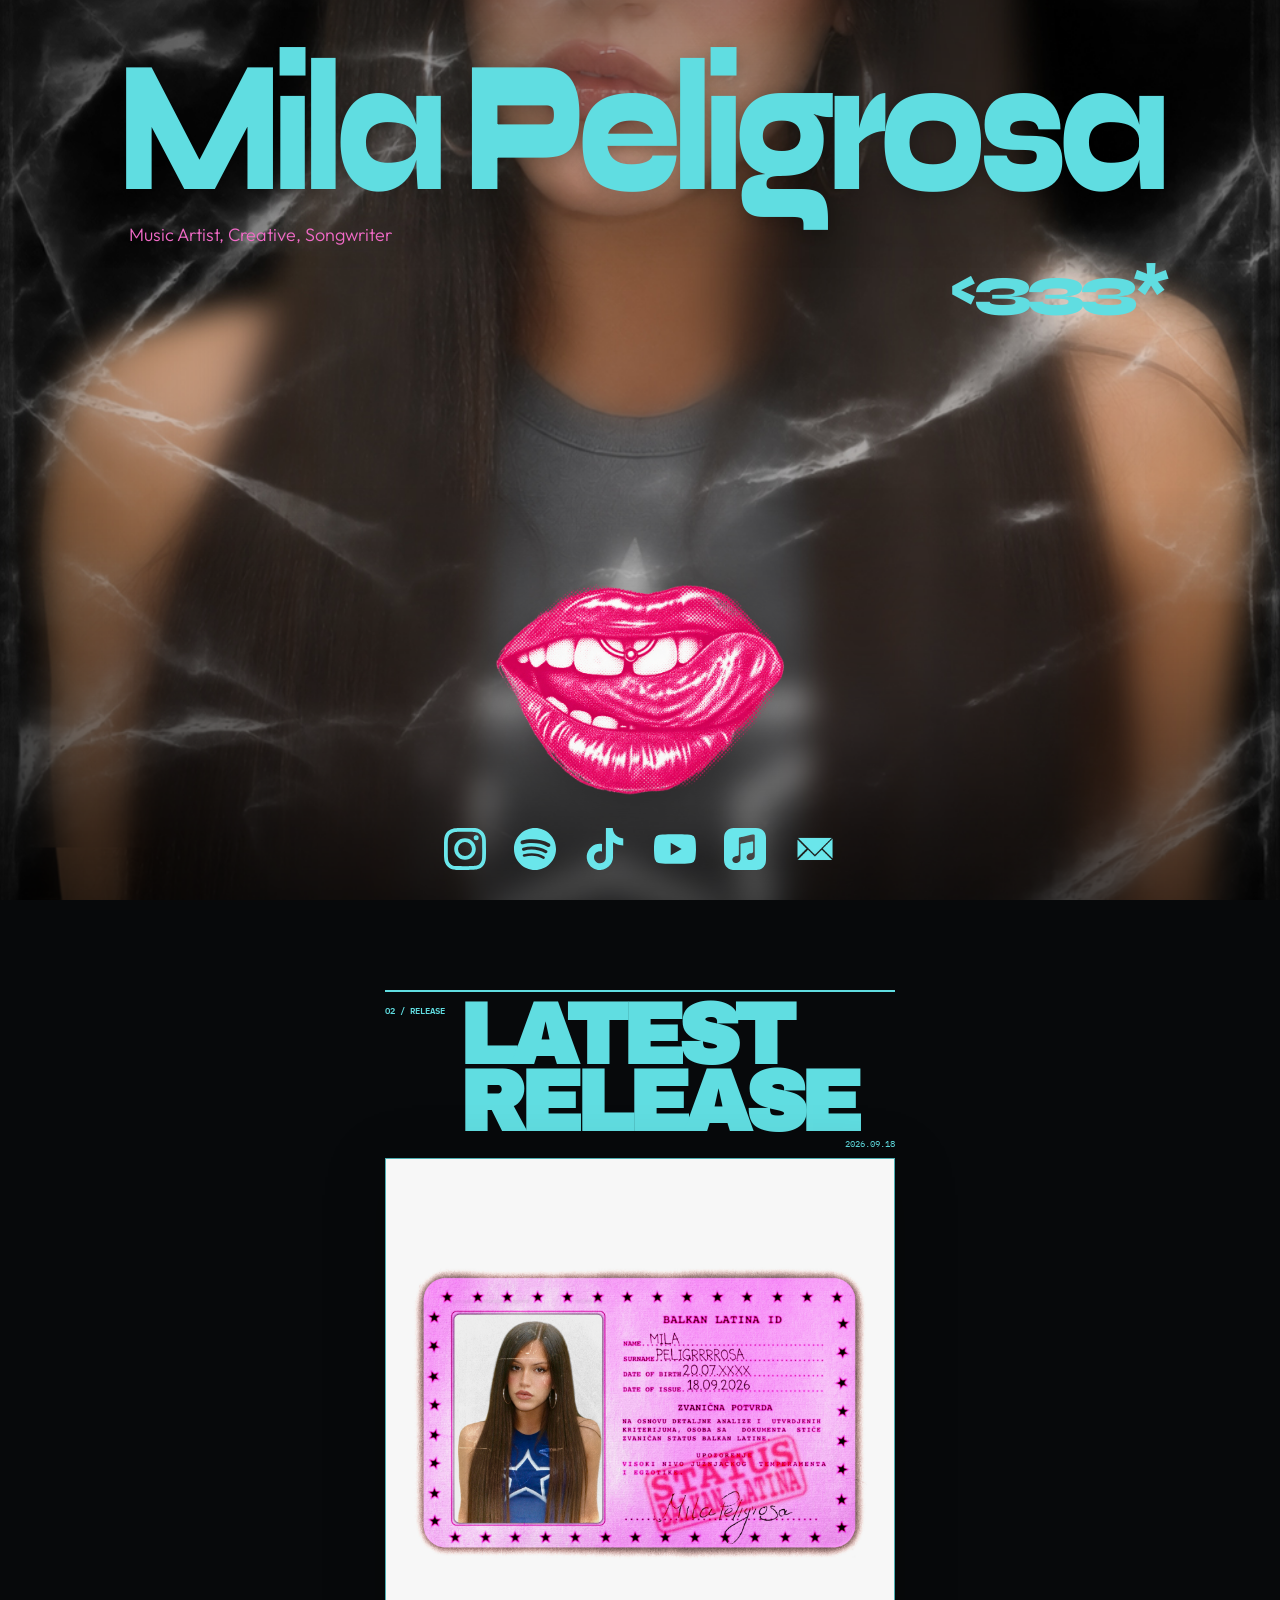
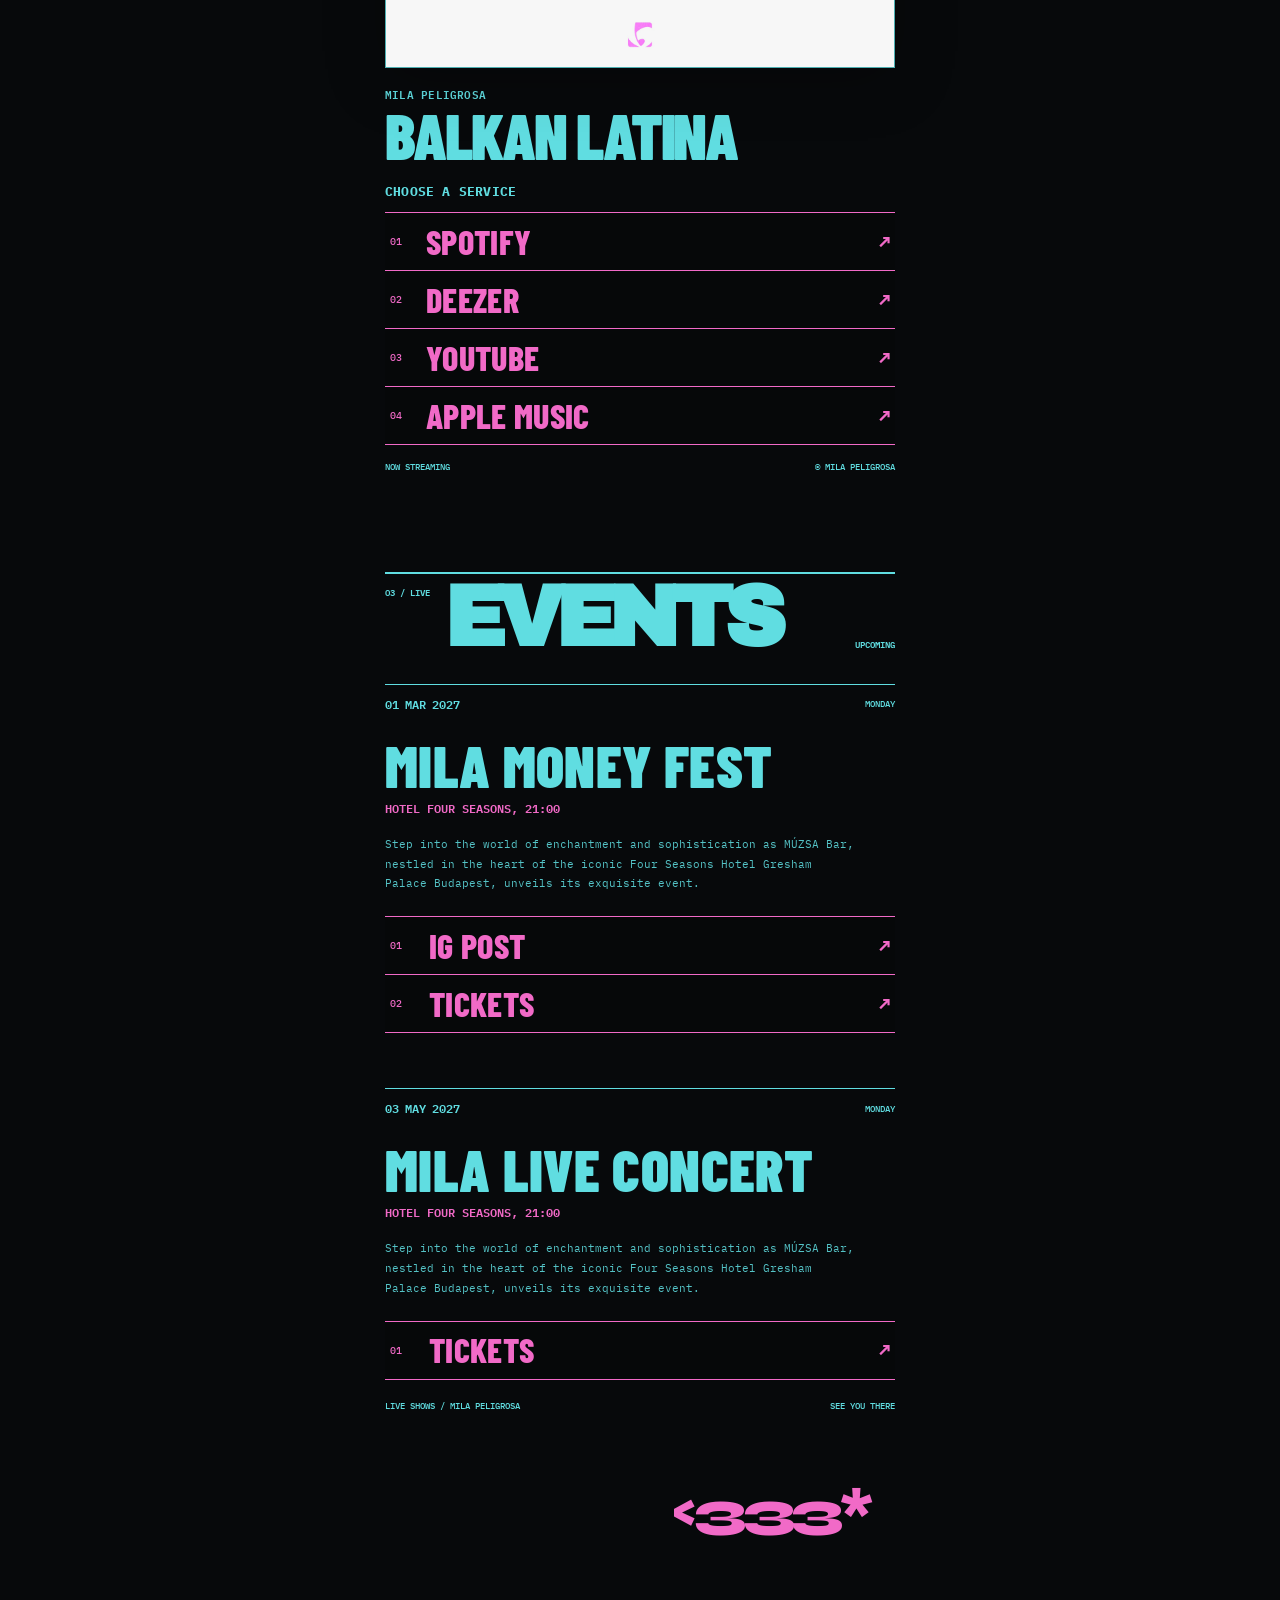
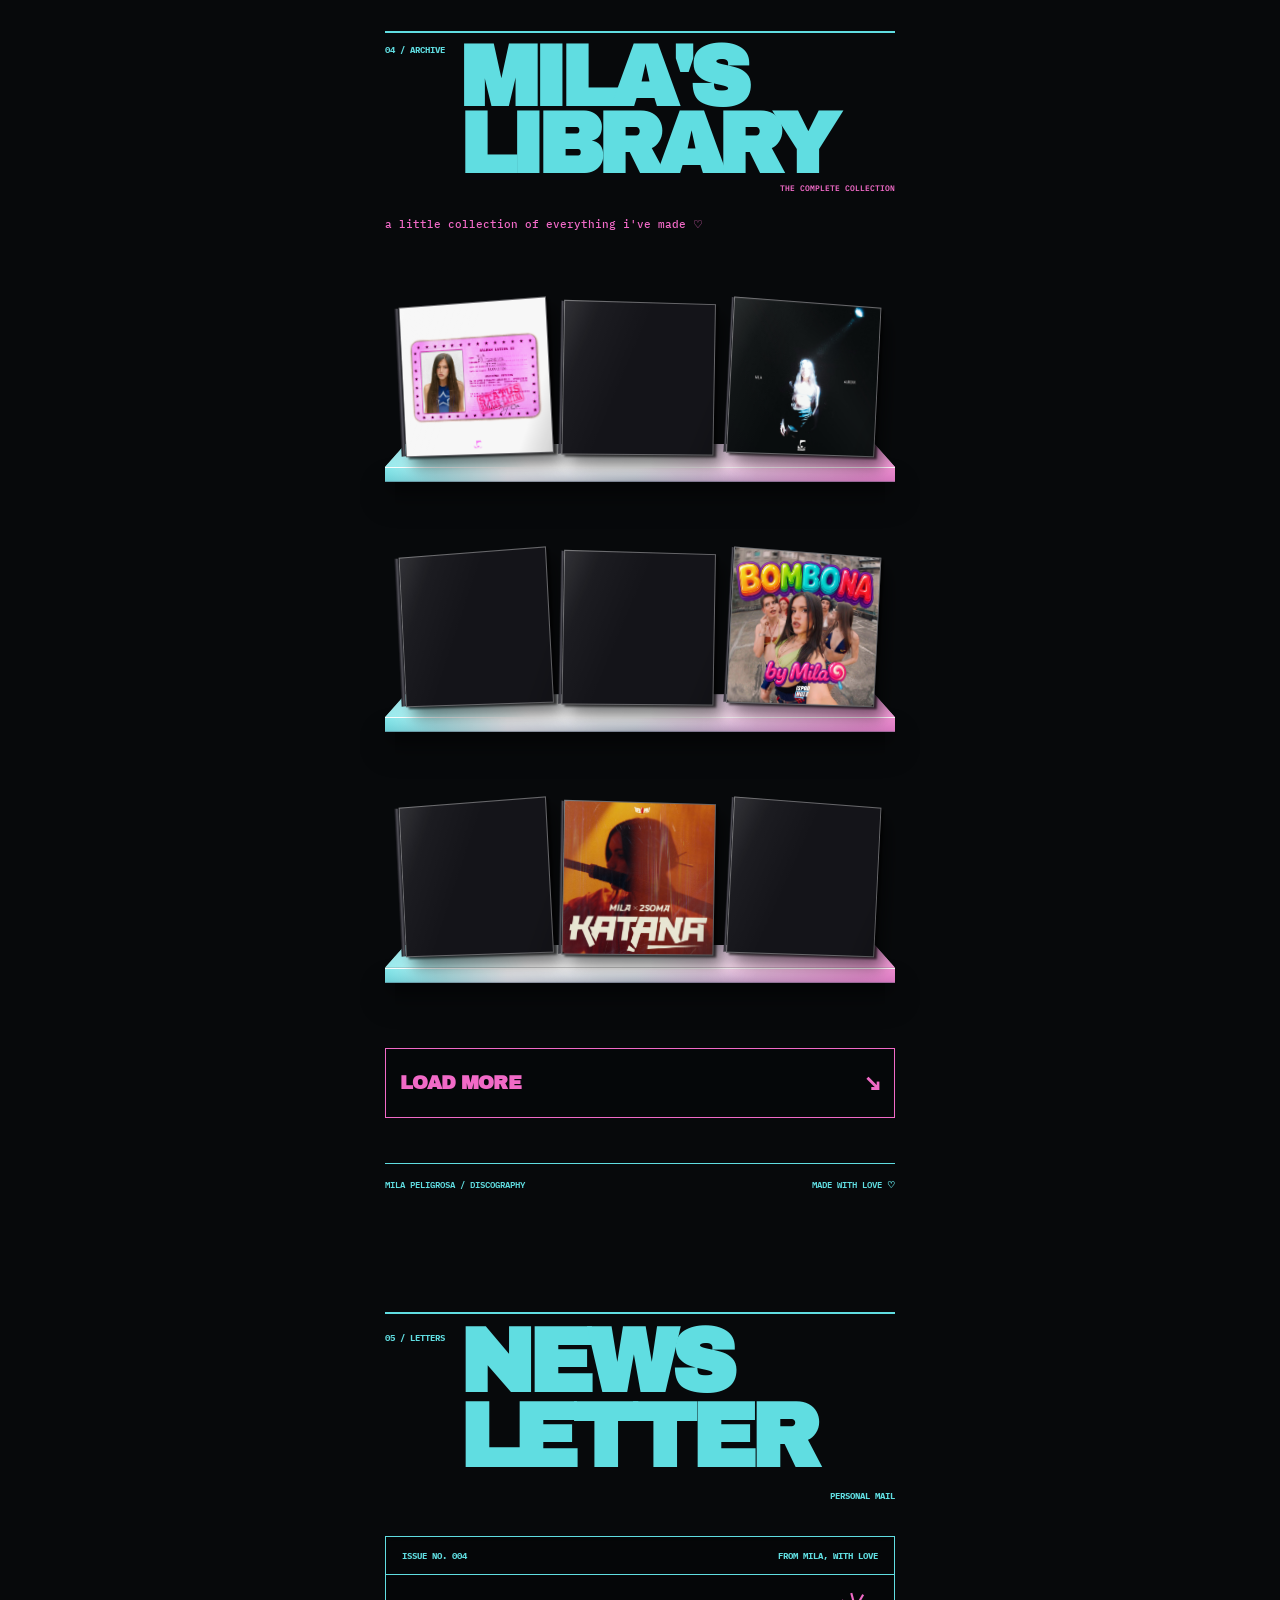
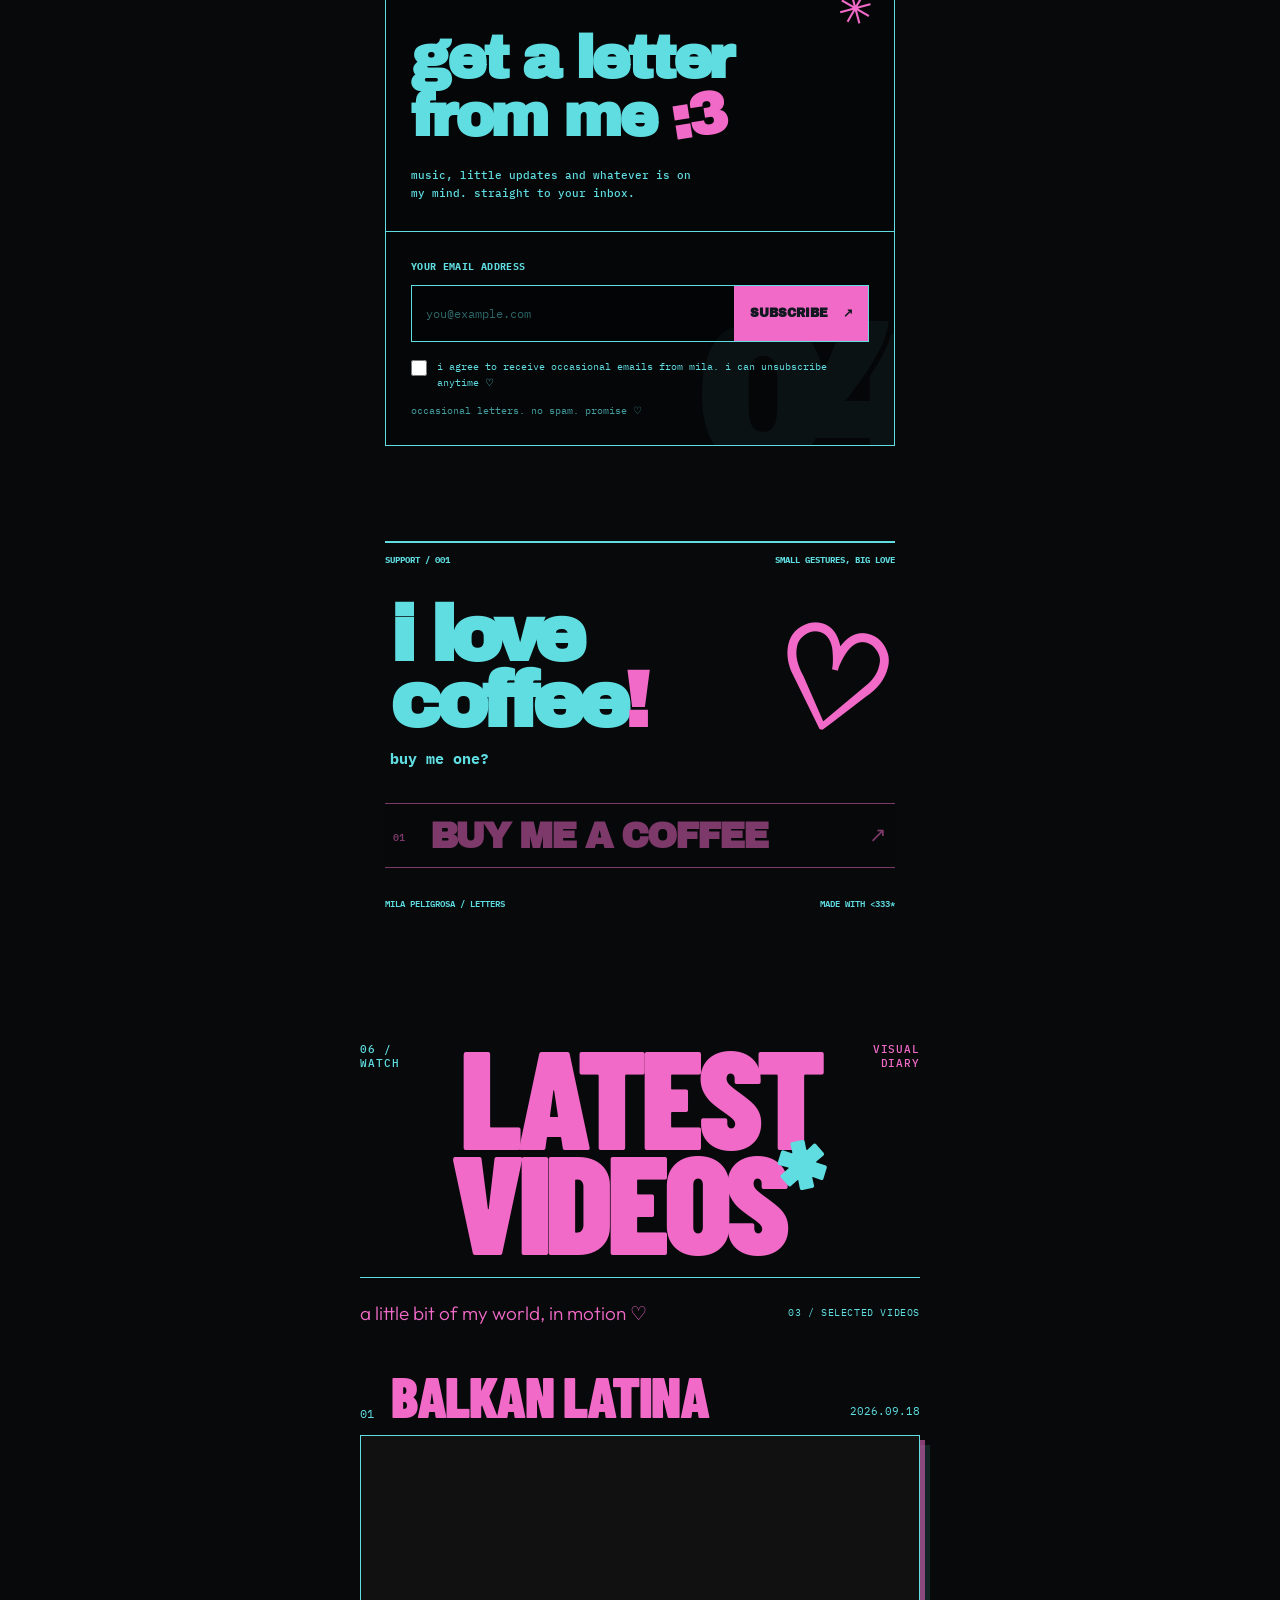
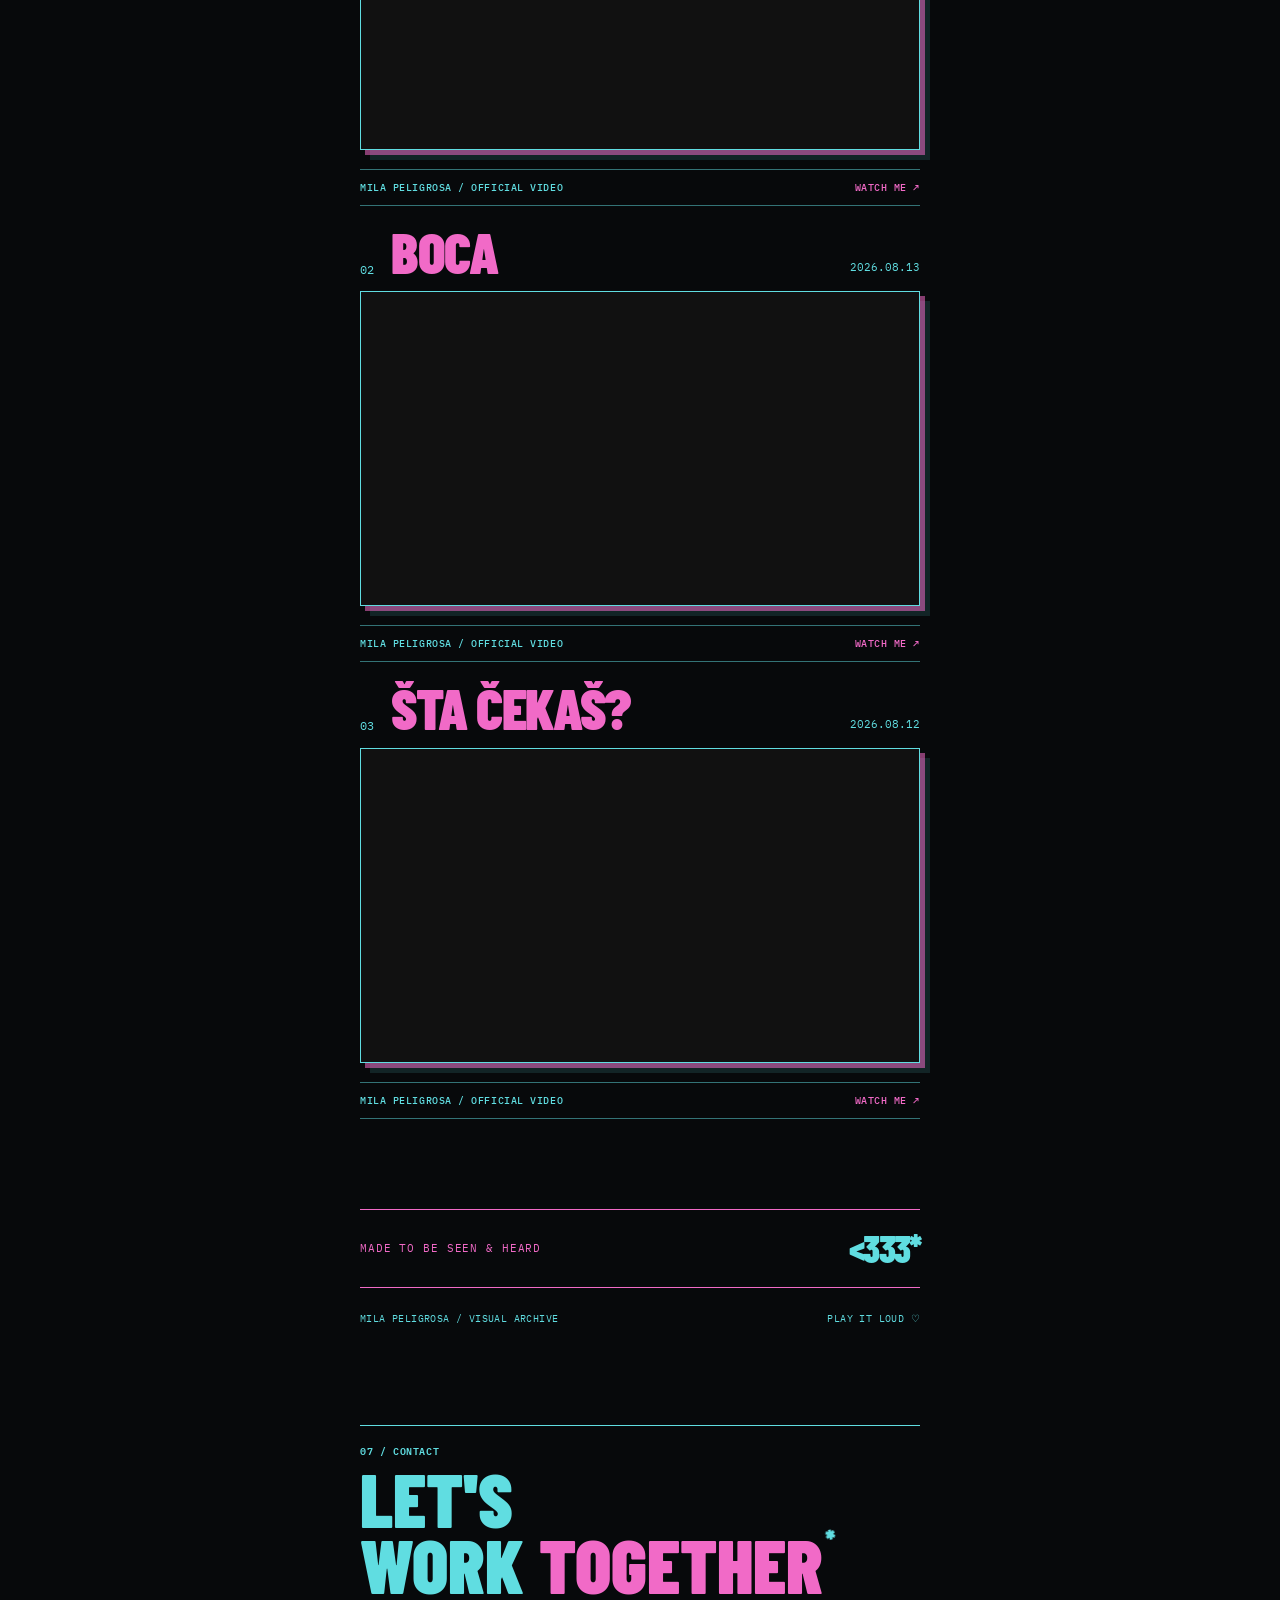
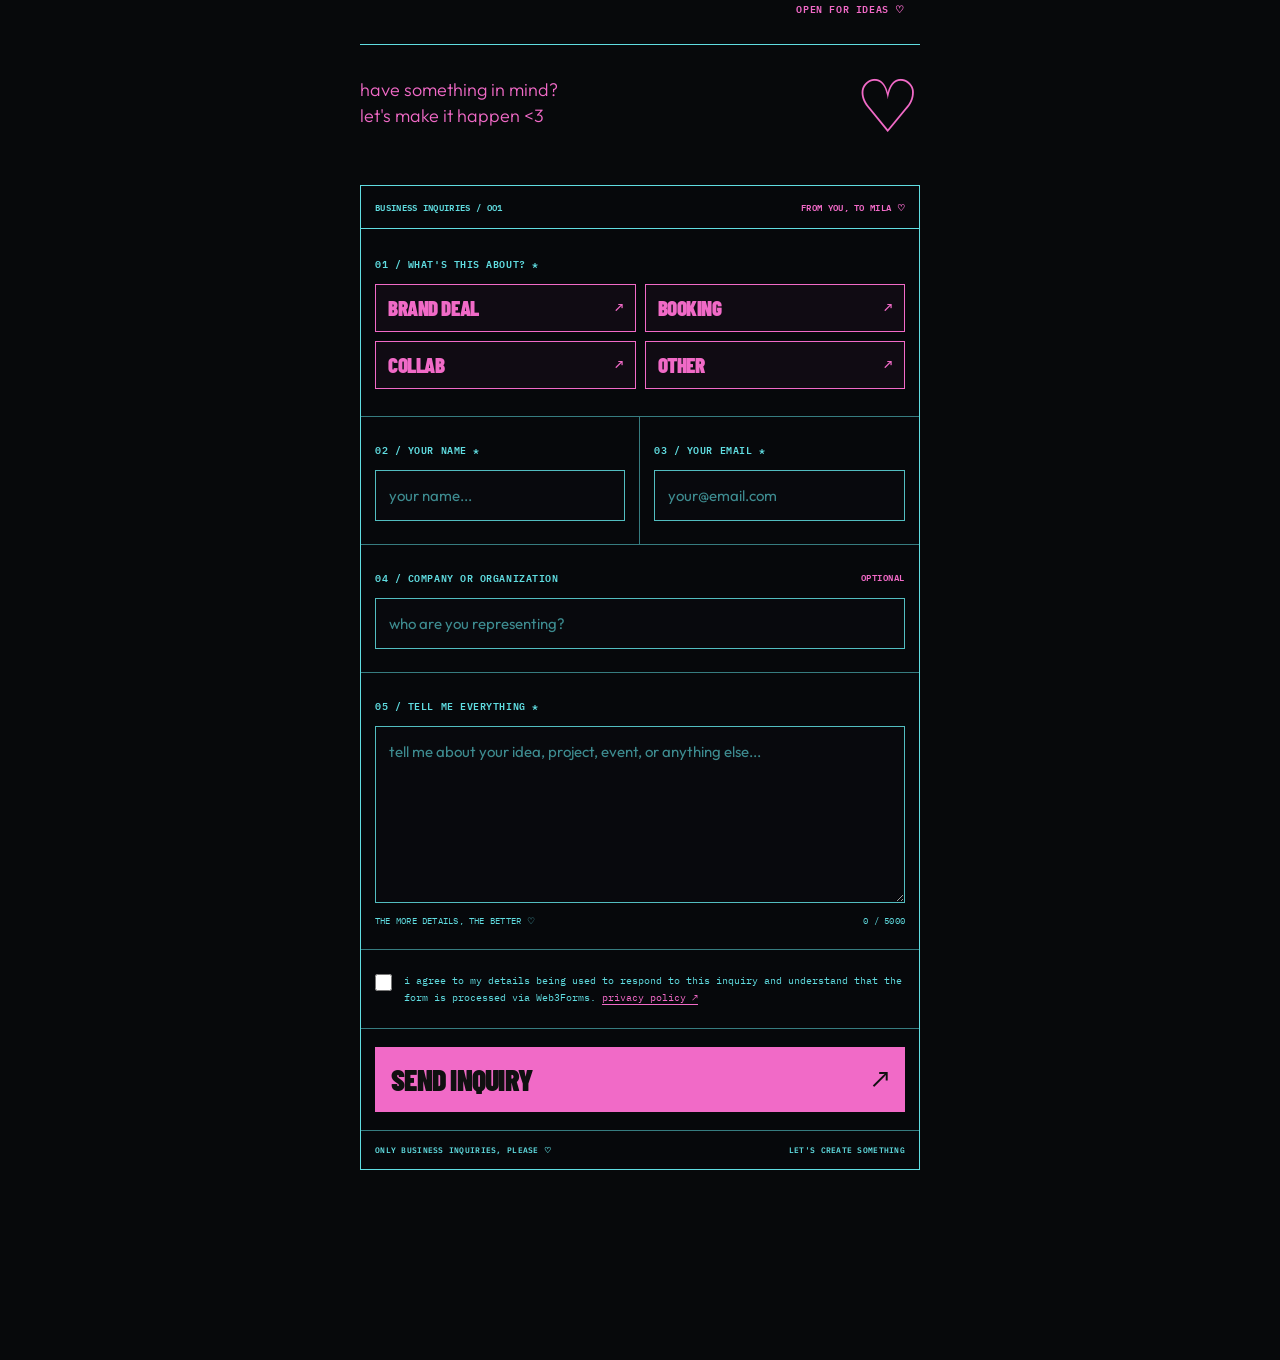
==== index.html @ 4d6cd956 "fef" ====
<!DOCTYPE html>
<html lang="en">
<head>
  <meta charset="UTF-8">
  <meta name="viewport" content="width=device-width, initial-scale=1, viewport-fit=cover">
  <meta name="theme-color" content="#101010">
  <meta name="description" content="Mila Peligrosa — music, releases and links.">
  <meta name="referrer" content="strict-origin-when-cross-origin">
  <title>Mila Peligrosa — Official Website</title>
  <link rel="preconnect" href="https://fonts.googleapis.com">
  <link rel="preconnect" href="https://fonts.gstatic.com" crossorigin>
  <link href="https://fonts.googleapis.com/css2?family=Archivo+Black&family=Barlow+Condensed:wght@400;500;600;700;800;900&family=IBM+Plex+Mono:wght@400;500;600&family=Syne:wght@700;800&display=swap" rel="stylesheet">
  <link
  href="https://fonts.googleapis.com/css2?family=Dela+Gothic+One&display=swap"
  rel="stylesheet"
>
  <link
  href="https://fonts.googleapis.com/css2?family=Outfit:wght@300;800&display=swap"
  rel="stylesheet"
>
  <link rel="stylesheet" href="css/style.css">
  <script src="js/app.js" defer></script>
  <script src="js/events.js" defer></script>
  <script src="js/newsletter-connect.js?v=3" defer></script>
  <script src="js/videos.js" defer></script>
  <script src="js/contact.js" defer></script>
</head>
<body>
  <!-- One portrait image, permanently attached to the visible screen. -->
  <div class="page-background" aria-hidden="true"></div>
  <div class="page-vignette" aria-hidden="true"></div>

  <!-- The editorial frame appears only once the viewer leaves the video hero. -->
  <aside class="editorial-frame" id="editorial-frame" aria-label="Mila Peligrosa editorial design">
    <div class="frame-quotes" aria-label="Latest release typography">
      <div class="frame-quote frame-quote--bold" id="lyrics-left-1"></div>
      <span class="frame-rule" aria-hidden="true"></span>
      <div class="frame-quote frame-quote--thin" id="lyrics-left-2"></div>
      <span class="frame-rule" aria-hidden="true"></span>
      <div class="frame-quote frame-quote--bold" id="lyrics-left-3"></div>
      <span class="frame-rule" aria-hidden="true"></span>
      <div class="frame-quote frame-quote--thin" id="lyrics-left-4"></div>
    </div>

    <div class="frame-bottom-left">
      <span class="frame-above-barcode" id="barcode-caption"></span>
      <div class="frame-bottom-lineup">
        <svg class="frame-barcode" viewBox="0 0 116 39" preserveAspectRatio="none" role="img" aria-label="Decorative barcode">
          <g fill="currentColor">
            <path d="M0 0h2v39H0zm4 0h1v39H4zm8 0h3v39h-3zm6 0h1v39h-1zm4 0h2v39h-2zm7 0h1v39h-1zm5 0h3v39h-3zm6 0h1v39h-1zm4 0h2v39h-2zm5 0h1v39h-1zm4 0h4v39h-4zm7 0h1v39h-1zm5 0h2v39h-2zm5 0h1v39h-1zm3 0h3v39h-3zm7 0h1v39h-1zm4 0h3v39h-3zm5 0h1v39h-1zm5 0h2v39h-2zm4 0h1v39h-1zm5 0h4v39h-4zm7 0h1v39h-1zm4 0h2v39h-2zm6 0h1v39h-1zm5 0h3v39h-3z"/>
          </g>
        </svg>
        <div class="frame-bottom-vertical frame-bottom-vertical--thin" id="barcode-thin"></div>
        <div class="frame-bottom-vertical frame-bottom-vertical--bold" id="barcode-bold"></div>
      </div>
    </div>
    <div class="frame-bottom-right">
      <span class="frame-copyright" id="frame-copyright">©2026</span>
      <span class="frame-copyright-note">MILA PELIGROSA / EDITION</span>
    </div>
  </aside>

  <main>
<!-- ==================================================
     SECTION 01 — MILA PELIGROSA / HERO
     ================================================== -->

<section class="hero" aria-label="Mila Peligrosa">

  <!-- BACKGROUND VIDEO -->

  <video
    class="hero__video"
    src="video/loop.mov"
    autoplay
    muted
    loop
    playsinline
    preload="metadata"
    aria-hidden="true"
  ></video>

  <div class="hero__overlay" aria-hidden="true"></div>


  <!-- ARTIST NAME -->

<header class="hero__header">

  <div class="hero__title-group">

    <h1 class="hero__name">
      Mila Peligrosa
    </h1>

    <p class="hero__subtitle">
      Music Artist, Creative, Songwriter
    </p>

  </div>

</header>


  <!-- FLOATING HEART -->

  <span class="hero__heart" aria-hidden="true">
    &lt;333*
  </span>


  <!-- LOGO + SOCIAL ICONS -->

  <div class="hero__bottom">

    <img
      class="hero__logo"
      src="img/logo.png"
      alt="Mila Peligrosa logo"
    >

    <nav class="hero__socials" aria-label="Social media">

      <!-- INSTAGRAM -->

      <a
        class="hero__social"
        data-platform="instagram"
        href="#"
        aria-label="Instagram"
        target="_blank"
        rel="noopener noreferrer"
        style="--social-mask: url('/socialbars/instagram.svg')"
      >
        <img
          class="hero__social-icon"
          src="socialbars/instagram.svg"
          alt=""
          aria-hidden="true"
        >
      </a>


      <!-- SPOTIFY -->

      <a
        class="hero__social"
        data-platform="spotify"
        href="#"
        aria-label="Spotify"
        target="_blank"
        rel="noopener noreferrer"
        style="--social-mask: url('/socialbars/spotify.svg')"
      >
        <img
          class="hero__social-icon"
          src="socialbars/spotify.svg"
          alt=""
          aria-hidden="true"
        >
      </a>


      <!-- TIKTOK -->

      <a
        class="hero__social"
        data-platform="tiktok"
        href="#"
        aria-label="TikTok"
        target="_blank"
        rel="noopener noreferrer"
        style="--social-mask: url('/socialbars/tiktok.svg')"
      >
        <img
          class="hero__social-icon"
          src="socialbars/tiktok.svg"
          alt=""
          aria-hidden="true"
        >
      </a>


      <!-- YOUTUBE -->

      <a
        class="hero__social"
        data-platform="youtube"
        href="#"
        aria-label="YouTube"
        target="_blank"
        rel="noopener noreferrer"
        style="--social-mask: url('/socialbars/youtube.svg')"
      >
        <img
          class="hero__social-icon"
          src="socialbars/youtube.svg"
          alt=""
          aria-hidden="true"
        >
      </a>


      <!-- APPLE MUSIC -->

      <a
        class="hero__social"
        data-platform="applemusic"
        href="#"
        aria-label="Apple Music"
        target="_blank"
        rel="noopener noreferrer"
        style="--social-mask: url('/socialbars/applemusic.svg')"
      >
        <img
          class="hero__social-icon"
          src="socialbars/applemusic.svg"
          alt=""
          aria-hidden="true"
        >
      </a>


      <!-- MAIL — PNG -->

      <a
        class="hero__social"
        data-platform="mail"
        href="mailto:mila@milapeligrosa.com"
        aria-label="Mail"
        style="--social-mask: url('/socialbars/mail.png')"
      >
        <img
          class="hero__social-icon"
          src="socialbars/mail.png"
          alt=""
          aria-hidden="true"
        >
      </a>

    </nav>

  </div>

</section>
    <!-- SECTION 02: Latest release, plain linktree, no BTS -->
    <section class="latest" id="latest-release" aria-labelledby="latest-heading">
      <div class="latest__inner">
        <div class="latest__heading-row">
          <span class="latest__index">02 / RELEASE</span>
          <h2 class="latest__heading" id="latest-heading">LATEST<br>RELEASE</h2>
          <span class="latest__date" id="latest-date">—</span>
        </div>
        <div class="latest__cover-frame" id="latest-cover-frame">
          <div class="latest__cover-placeholder" id="latest-cover-placeholder">MILA<br>PELIGROSA</div>
          <img class="latest__cover" id="latest-cover" alt="Latest release cover" hidden>
        </div>
        <div class="latest__release-info">
          <span class="latest__artist">MILA PELIGROSA</span>
          <h3 class="latest__track" id="latest-track">LOADING...</h3>
          <span class="latest__prompt">CHOOSE A SERVICE</span>
        </div>
        <div class="latest__services" id="latest-services" aria-label="Listen to latest release"></div>
        <div class="latest__foot"><span>NOW STREAMING</span><span>© MILA PELIGROSA</span></div>
      </div>
    </section>
  </main>
</body>
</html>


<!-- ==================================================
     SECTION 03 — EVENTS
     Paste after </section> of Latest Release,
     before </main>
     ================================================== -->

<section
  class="events"
  id="events"
  aria-labelledby="events-heading"
  hidden
>
  <div class="events__inner">

    <div class="events__heading-row">
      <span class="events__index">03 / LIVE</span>

      <h2 class="events__heading" id="events-heading">
        EVENTS
      </h2>

      <span class="events__heading-note">UPCOMING</span>
    </div>

    <div
      class="events__list"
      id="events-list"
      aria-live="polite"
    ></div>
    


    <div class="events__foot">
      <span>LIVE SHOWS / MILA PELIGROSA</span>
      <span>SEE YOU THERE</span>
    </div>

    <!-- FLOATING PINK HEART -->

<div class="events__heart-wrap">
  <span class="events__heart" aria-hidden="true">
    &lt;333*
  </span>
</div>

  </div>
</section>




<!-- =========================================
     04 / MILA'S LIBRARY
     ========================================= -->

<section
  id="library"
  class="library"
  aria-labelledby="library-heading"
>
  <div class="library__inner">

    <div class="library__heading-row">
      <span class="library__index">04 / ARCHIVE</span>

      <h2 id="library-heading" class="library__heading">
        MILA'S<br>LIBRARY
      </h2>

      <span class="library__heading-note">
        THE COMPLETE COLLECTION
      </span>
    </div>

    <p class="library__intro">
      a little collection of everything i've made ♡
    </p>



<!-- LIBRARY — ALBUM SHELVES -->

<div
  id="library-shelves"
  class="library__shelves"
  aria-live="polite"
>
  <p class="library__loading">
    OPENING THE LIBRARY...
  </p>
</div>


<!-- LIBRARY — LOAD MORE -->

<button
  id="library-load-more"
  class="library__load-more"
  type="button"
  hidden
>
  <span class="library__load-more-text">
    LOAD MORE
  </span>

  <span class="library__load-more-arrow" aria-hidden="true">
    ↘
  </span>
</button>

    <div class="library__footer">
      <span>MILA PELIGROSA / DISCOGRAPHY</span>
      <span>MADE WITH LOVE ♡</span>
    </div>

  </div>
</section>




<!-- ==================================================
     SECTION 04 — NEWSLETTER + COFFEE
     Paste AFTER the Events section, BEFORE </main>
     ================================================== -->

<section
  class="newsletter"
  id="newsletter"
  aria-labelledby="newsletter-heading"
>

  <div class="newsletter__inner">

    <!-- EDITORIAL HEADING -->

    <div class="newsletter__heading-row">

      <span class="newsletter__index">
        05 / LETTERS
      </span>

      <h2
        class="newsletter__heading"
        id="newsletter-heading"
      >
        NEWS<br>LETTER
      </h2>

      <span class="newsletter__heading-note">
        PERSONAL MAIL
      </span>

    </div>


    <!-- SUBSCRIBE AREA -->

    <div class="newsletter__subscribe">

      <div class="newsletter__issue">
        <span>ISSUE NO. 004</span>
        <span>FROM MILA, WITH LOVE</span>
      </div>

      <div class="newsletter__message">

        <span class="newsletter__symbol" aria-hidden="true">
          ✳
        </span>

        <h3 class="newsletter__message-title">
          get a letter<br>
          from me <span>:3</span>
        </h3>

        <p class="newsletter__description">
          music, little updates and whatever is on my mind.
          straight to your inbox.
        </p>

      </div>



<!-- EMAIL FORM -->

<form
  class="newsletter__form"
  id="newsletter-form"
  novalidate
>

<!-- ANTI-SPAM HONEYPOT — DO NOT REMOVE -->

<div class="newsletter__trap" aria-hidden="true">
  <label for="newsletter-website">Website</label>

  <input
    id="newsletter-website"
    name="website"
    type="text"
    tabindex="-1"
    autocomplete="off"
  >
</div>

  <label
    class="newsletter__label"
    for="newsletter-email"
  >
    YOUR EMAIL ADDRESS
  </label>

  <div class="newsletter__input-row">

    <input
      class="newsletter__input"
      id="newsletter-email"
      name="email"
      type="email"
      placeholder="you@example.com"
      autocomplete="email"
      inputmode="email"
      maxlength="254"
      required
    >

    <button
      class="newsletter__submit"
      type="submit"
    >
      <span>SUBSCRIBE</span>
      <span aria-hidden="true">↗</span>
    </button>

  </div>

  <!-- NEWSLETTER CONSENT -->

  <label class="newsletter__consent">
    <input
      id="newsletter-consent"
      type="checkbox"
      required
    >

    <span>
      i agree to receive occasional emails from mila.
      i can unsubscribe anytime ♡
    </span>
  </label>

  <!-- SUBMISSION FEEDBACK -->

  <p
    class="newsletter__feedback"
    id="newsletter-feedback"
    role="status"
    aria-live="polite"
    hidden
  ></p>

  <p
    class="newsletter__fineprint"
    id="newsletter-note"
  >
    occasional letters. no spam. promise ♡
  </p>

</form>

<span
  class="newsletter__side-number"
  aria-hidden="true"
>
  04
</span>

</div>


    <!-- COFFEE AREA -->

    <div class="newsletter__coffee">

      <div class="newsletter__coffee-top">

        <span>SUPPORT / 001</span>
        <span>SMALL GESTURES, BIG LOVE</span>

      </div>

      <div class="newsletter__coffee-content">

        <div class="newsletter__coffee-copy">

          <h3 class="newsletter__coffee-title">
            i love<br>
            coffee<span>!</span>
          </h3>

          <p class="newsletter__coffee-subtitle">
            buy me one?
          </p>

        </div>

        <span
          class="newsletter__coffee-art"
          aria-hidden="true"
        >
          ♡
        </span>

      </div>


      <!-- COFFEE BUTTON -->

      <a
        class="newsletter__coffee-button"
        id="coffee-link"
        href="#newsletter"
        aria-disabled="true"
      >
        <span class="newsletter__coffee-button-index">
          01
        </span>

        <span class="newsletter__coffee-button-text">
          BUY ME A COFFEE
        </span>

        <span
          class="newsletter__coffee-button-arrow"
          aria-hidden="true"
        >
          ↗
        </span>
      </a>

    </div>


    <!-- FOOTER -->

    <div class="newsletter__footer">

      <span>
        MILA PELIGROSA / LETTERS
      </span>

      <span>
        MADE WITH &lt;333*
      </span>

    </div>

  </div>

</section>


<!-- ==========================================
     SECTION 06 — LATEST VIDEOS
     ========================================== -->

<section
  id="latest-videos"
  class="videos"
  aria-labelledby="videos-heading"
>
  <div class="videos__inner">

    <div class="videos__heading-row">
      <span class="videos__index">06 / WATCH</span>

      <h2 class="videos__heading" id="videos-heading">
        LATEST<br>VIDEOS<span>*</span>
      </h2>

      <span class="videos__heading-note">
        VISUAL DIARY
      </span>
    </div>

    <div class="videos__intro-row">
      <p class="videos__intro">
        a little bit of my world, in motion ♡
      </p>
      <span class="videos__count">03 / SELECTED VIDEOS</span>
    </div>

    <div
      id="videos-list"
      class="videos__list"
      aria-live="polite"
    >
      <p class="videos__loading">LOADING VIDEOS...</p>
    </div>

    <div class="videos__outro">
      <span>MADE TO BE SEEN & HEARD</span>
      <span class="videos__outro-heart" aria-hidden="true">
        &lt;333*
      </span>
    </div>

    <div class="videos__footer">
      <span>MILA PELIGROSA / VISUAL ARCHIVE</span>
      <span>PLAY IT LOUD ♡</span>
    </div>

  </div>
</section>


<!-- ==========================================
     SECTION 07 — BUSINESS INQUIRIES
     ========================================== -->

<section
  id="business"
  class="business"
  aria-labelledby="business-heading"
>
  <div class="business__inner">

    <!-- EDITORIAL HEADING -->

    <div class="business__heading-row">

      <span class="business__index">
        07 / CONTACT
      </span>

      <h2 id="business-heading" class="business__heading">
        LET'S<br>
        WORK <span>TOGETHER</span><i>*</i>
      </h2>

      <span class="business__heading-note">
        OPEN FOR IDEAS ♡
      </span>

    </div>

    <!-- INTRO -->

    <div class="business__intro-row">

      <p class="business__intro">
        have something in mind?<br>
        let's make it happen &lt;3
      </p>

      <span class="business__intro-decoration" aria-hidden="true">
        ♡
      </span>

    </div>

    <!-- CONTACT FORM -->

    <form
      id="business-form"
      class="business__form"
      action="https://api.web3forms.com/submit"
      method="POST"
    >

      <!-- WEB3FORMS -->

      <input
        type="hidden"
        name="access_key"
        value="065aa222-7343-45d6-ae0d-a0cb8bf0b975"
      >

      <input
        type="hidden"
        name="subject"
        value="New Business Inquiry - Mila Peligrosa"
      >

      <input
        type="hidden"
        name="from_name"
        value="Mila Peligrosa Website"
      >

      <!-- ANTI-SPAM -->

      <input
        type="checkbox"
        name="botcheck"
        tabindex="-1"
        autocomplete="off"
        style="display:none"
      >

      <!-- FORM TOP BAR -->

      <div class="business__form-top">

        <span>BUSINESS INQUIRIES / 001</span>
        <span>FROM YOU, TO MILA ♡</span>

      </div>

      <!-- INQUIRY TYPE -->

      <fieldset class="business__fieldset">

        <legend class="business__label">
          01 / WHAT'S THIS ABOUT? *
        </legend>

        <div class="business__categories">

          <label class="business__category">
            <input
              type="radio"
              name="inquiry_type"
              value="Brand Deal"
              required
            >
            <span>BRAND DEAL</span>
          </label>

          <label class="business__category">
            <input
              type="radio"
              name="inquiry_type"
              value="Booking"
            >
            <span>BOOKING</span>
          </label>

          <label class="business__category">
            <input
              type="radio"
              name="inquiry_type"
              value="Collaboration"
            >
            <span>COLLAB</span>
          </label>

          <label class="business__category">
            <input
              type="radio"
              name="inquiry_type"
              value="Other"
            >
            <span>OTHER</span>
          </label>

        </div>

      </fieldset>

      <!-- NAME + EMAIL -->

      <div class="business__field-grid">

        <div class="business__field">

          <label for="business-name" class="business__label">
            02 / YOUR NAME *
          </label>

          <input
            id="business-name"
            class="business__input"
            type="text"
            name="name"
            placeholder="your name..."
            autocomplete="name"
            maxlength="100"
            required
          >

        </div>

        <div class="business__field">

          <label for="business-email" class="business__label">
            03 / YOUR EMAIL *
          </label>

          <input
            id="business-email"
            class="business__input"
            type="email"
            name="email"
            placeholder="your@email.com"
            autocomplete="email"
            maxlength="254"
            required
          >

        </div>

      </div>

      <!-- COMPANY -->

      <div class="business__field">

        <label for="business-company" class="business__label">
          04 / COMPANY OR ORGANIZATION
          <span>OPTIONAL</span>
        </label>

        <input
          id="business-company"
          class="business__input"
          type="text"
          name="company"
          placeholder="who are you representing?"
          autocomplete="organization"
          maxlength="150"
        >

      </div>

      <!-- MESSAGE -->

      <div class="business__field">

        <label for="business-message" class="business__label">
          05 / TELL ME EVERYTHING *
        </label>

        <textarea
          id="business-message"
          class="business__textarea"
          name="message"
          placeholder="tell me about your idea, project, event, or anything else..."
          rows="7"
          minlength="10"
          maxlength="5000"
          required
        ></textarea>

        <div class="business__field-bottom">
          <span>THE MORE DETAILS, THE BETTER ♡</span>
          <span id="business-char-count">0 / 5000</span>
        </div>

      </div>

      <!-- PRIVACY -->

      <label class="business__privacy">

        <input
          type="checkbox"
          id="business-consent"
          name="privacy_consent"
          value="Agreed"
          required
        >

        <span>
          i agree to my details being used to respond
          to this inquiry and understand that the
          form is processed via Web3Forms.
          <a
            href="https://web3forms.com/privacy"
            target="_blank"
            rel="noopener noreferrer"
          >
            privacy policy ↗
          </a>
        </span>

      </label>

      <!-- SEND BUTTON -->

      <button
        id="business-submit"
        class="business__submit"
        type="submit"
      >

        <span class="business__submit-text">
          SEND INQUIRY
        </span>

        <span class="business__submit-arrow" aria-hidden="true">
          ↗
        </span>

      </button>

      <!-- RESPONSE -->

      <p
        id="business-feedback"
        class="business__feedback"
        role="status"
        aria-live="polite"
        hidden
      ></p>

      <div class="business__form-bottom">
        <span>ONLY BUSINESS INQUIRIES, PLEASE ♡</span>
        <span>LET'S CREATE SOMETHING</span>
      </div>

    </form>



  </div>
</section>



<script src="js/library.js" defer></script>
---- css/style.css ----
/* MILA PELIGROSA / EDITORIAL V2 — exactly two sections. */
:root {
  --cyan: #60DDE1;
  --ink: #07090b;
  --type: 'Barlow Condensed', Impact, 'Arial Narrow', sans-serif;
  --display: 'Archivo Black', Impact, sans-serif;
  --mono: 'IBM Plex Mono', monospace;

  /* =======================================================
     V6 — EZEKET ÁLLÍTSD! (mobil + desktop)
     A nagyobb px = nagyobb betű/vonal.
     A bal felső top %-a nagyobb = LEJJEBB kezdődik.
     ======================================================= */
  --left-start: 25dvh;          /* bal négy felirat kezdete */
  --left-height: 50dvh;         /* négy felirat rendelkezésre álló magassága */
  --left-font: 11px;            /* bal négy felirat mérete (ameddig kifér) */
  --line-length: 23px;          /* elválasztó vonalak hossza */
  --line-thickness: 1px;        /* elválasztó vonalak vastagsága */
  --barcode-width: 28vw;       /* vonalkód szélessége */
  --barcode-height: 17vw;      /* vonalkód magassága */
  --barcode-title-font: 10px;  /* vonalkód feletti előadó + dal */
  --barcode-thin-font: 44px;    /* vonalkód utáni függőleges DALCÍM */
  --barcode-bold-font: 14px;   /* MILA / PE / LI / GRO / SA */
}
*, *::before, *::after { box-sizing:border-box; }
html { scroll-behavior:smooth; }
body { margin:0; color:var(--cyan); background:var(--ink); overflow-x:hidden; }
img, video { display:block; max-width:100%; }
[hidden] { display:none !important; }

/* Fixed visual layer: anchored to the actual mobile viewport, not the page height. */
.page-background {
  position:fixed; inset:0; height:100vh; height:100svh; height:100dvh;
  z-index:-2; pointer-events:none;
  background:#0b0b0e url('../img/bg.jpg') center center / cover no-repeat;
}
.page-vignette {
  position:fixed; inset:0; z-index:-1; pointer-events:none;
  background:linear-gradient(90deg,rgba(0,0,0,.32),transparent 25%,transparent 78%,rgba(0,0,0,.10));
}

/* Editorial elements fixed to the viewport, shown ONLY over the second section. */
.editorial-frame {
  position:fixed; inset:0; z-index:20; pointer-events:none;
  color:var(--cyan); font-family:var(--type);
  opacity:0; visibility:hidden; transition:opacity 230ms ease,visibility 230ms ease;
}
.editorial-frame.is-visible { opacity:1; visibility:visible; }
.frame-quotes {
  position:absolute; top:clamp(20px,5dvh,65px); left:max(7px,env(safe-area-inset-left));
  width:clamp(40px,5.5vw,74px); height:min(56dvh,590px);
  display:flex; flex-direction:column; align-items:flex-start; justify-content:space-between; gap:4px;
}
.frame-quote {
  font-size:clamp(8px,.93vw,12px); line-height:.88;
  letter-spacing:-.025em; writing-mode:vertical-rl;
  white-space:pre-line; max-height:100%; width:100%; overflow:hidden;
  text-overflow:clip; text-transform:uppercase;
}
.frame-quote--bold { font-family:var(--type); font-weight:800; }
.frame-quote--thin { font-family:var(--type); font-weight:400; }
.frame-rule { flex:0 0 auto; width:clamp(18px,2.4vw,32px); height:1px; background:currentColor; opacity:.95; }
.frame-bottom-left {
  position:absolute; left:max(8px,env(safe-area-inset-left));
  bottom:max(14px,env(safe-area-inset-bottom));
  display:flex; flex-direction:column; align-items:flex-start; gap:6px;
}
.frame-above-barcode {
  font-family:var(--type); font-weight:800; text-transform:uppercase;
  font-size:clamp(10px,1.1vw,15px); letter-spacing:-.015em;
}
.frame-bottom-lineup { display:flex; align-items:flex-end; gap:4px; }
.frame-barcode { width:clamp(105px,17vw,240px); height:clamp(65px,10vw,130px); display:block; flex:0 0 auto; }
.frame-bottom-vertical {
  writing-mode:vertical-rl; white-space:pre-line;
  text-transform:uppercase; overflow:hidden;
  height:clamp(65px,10vw,130px); line-height:.88; letter-spacing:-.035em;
}
.frame-bottom-vertical--thin { flex:0 0 auto; width:clamp(38px,5vw,65px); font:400 clamp(7px,.85vw,11px)/.88 var(--type); }
.frame-bottom-vertical--bold { flex:0 0 auto; width:clamp(13px,2vw,25px); font:900 clamp(12px,1.5vw,23px)/.83 var(--display); }
.frame-bottom-right {
  position:absolute; right:max(10px,env(safe-area-inset-right));
  bottom:max(13px,env(safe-area-inset-bottom));
  display:flex; flex-direction:column; align-items:flex-end; text-align:right;
}
.frame-copyright { font:900 clamp(65px,11vw,155px)/.78 var(--display); letter-spacing:-.105em; }
.frame-copyright-note { font:600 clamp(7px,.8vw,11px)/1 var(--mono); }

/* HERO. All existing positions, font stretching, video and icons preserved. */
.hero {
  position:relative; isolation:isolate; z-index:1;
  width:100%; height:100vh; height:100svh; height:100dvh;
  min-height:0; overflow:hidden; background:transparent;
}
.hero__video { position:absolute; inset:0; z-index:-1; width:100%; height:100%; object-fit:cover; object-position:center; pointer-events:none; }
.hero__overlay { position:absolute; inset:0; z-index:0; pointer-events:none; background:linear-gradient(to bottom,rgba(0,0,0,.30) 0%,transparent 30%,transparent 54%,rgba(0,0,0,.20) 72%,rgba(0,0,0,.65) 100%); }
.hero__header { position:absolute; z-index:3; top:max(28px,env(safe-area-inset-top)); left:0; width:100%; padding:0 16px; text-align:center; }
.hero__name {
  margin:0; color:var(--cyan); font-family:'Syne',sans-serif;
  font-size:clamp(45px,8vw,100px); font-weight:800;
  letter-spacing:-.055em; line-height:1; white-space:nowrap;
  text-shadow:0 2px 14px rgba(0,0,0,.22);
  transform:translateY(5px) scaleY(1.9) scaleX(1.02);
  transform-origin:center top;
}
.hero__heart {
  position:absolute; z-index:3; top:29%; right:9%;
  font-family:'Syne',sans-serif; font-weight:800; font-size:clamp(24px,6vw,55px);
  letter-spacing:-.09em; line-height:1; color:var(--cyan); pointer-events:none; user-select:none;
  animation:heartFloat 5s ease-in-out infinite;
}
@keyframes heartFloat { 0%,100% { transform:translateY(0) rotate(-12deg); } 50% { transform:translateY(-13px) rotate(-5deg); } }
.hero__bottom {
  position:absolute; z-index:4; left:0; right:0;
  bottom:max(25px,calc(env(safe-area-inset-bottom) + 12px));
  display:flex; flex-direction:column; align-items:center;
  gap:clamp(17px,3svh,32px); padding:0 18px;
}
.hero__logo { width:min(60vw,380px); max-height:24dvh; height:auto; object-fit:contain; filter:drop-shadow(0 8px 18px rgba(0,0,0,.25)); }
.hero__socials { display:flex; align-items:center; justify-content:center; gap:clamp(8px,2vw,18px); width:100%; max-width:500px; margin:0; padding:0; }
.hero__social { display:grid; place-items:center; width:clamp(34px,8.5vw,52px); height:clamp(34px,8.5vw,52px); flex:0 0 auto; padding:5px; text-decoration:none; transition:transform .3s cubic-bezier(.2,1.75,.3,1); }
.hero__social-icon { display:block; width:100%; height:100%; object-fit:contain; filter:brightness(0) saturate(100%) invert(81%) sepia(31%) saturate(633%) hue-rotate(127deg) brightness(98%) contrast(91%); }
a.hero__social:hover { transform:translateY(-7px) rotate(-5deg) scale(1.12); }
a.hero__social:active { transform:scale(.78); transition-duration:.09s; }
a.hero__social:focus-visible { outline:1px solid var(--cyan); outline-offset:5px; border-radius:6px; }

/* LATEST RELEASE: magazine typography + clean three-link linktree. */
.latest { position:relative; z-index:2; min-height:100vh; min-height:100dvh; padding:clamp(65px,10dvh,115px) clamp(112px,12vw,190px) clamp(130px,18dvh,200px); }
.latest__inner { width:min(100%,510px); margin:0 auto; }
.latest__heading-row { display:flex; align-items:flex-start; position:relative; gap:14px; margin:0 0 22px; border-top:2px solid var(--cyan); padding-top:10px; }
.latest__index { font-family:var(--mono); font-size:9px; font-weight:600; white-space:nowrap; }
.latest__heading { font-family:var(--display); font-size:clamp(43px,7vw,85px); letter-spacing:-.095em; line-height:.79; margin:0 auto 0 0; font-weight:900; text-transform:uppercase; }
.latest__date { position:absolute; right:0; bottom:2px; font-family:var(--mono); font-size:9px; white-space:nowrap; }
.latest__cover-frame { width:100%; aspect-ratio:1; position:relative; overflow:hidden; border:1px solid rgba(96,221,225,.78); background:rgba(8,12,14,.76); box-shadow:0 10px 55px rgba(0,0,0,.26); }
.latest__cover { display:block; width:100%; height:100%; object-fit:cover; }
.latest__cover-placeholder { position:absolute; inset:0; display:grid; place-content:center; padding:22px; text-align:center; color:var(--cyan); font-family:var(--display); font-size:clamp(36px,6vw,72px); line-height:.93; letter-spacing:-.085em; background:radial-gradient(circle at 60% 20%,rgba(96,221,225,.18),transparent 42%), #121c20; overflow-wrap:anywhere; }
.latest__release-info { display:flex; flex-direction:column; padding-top:16px; }
.latest__artist { font:600 11px var(--mono); letter-spacing:.02em; }
.latest__track { margin:2px 0 18px; font:900 clamp(34px,5vw,64px)/.94 var(--type); letter-spacing:-.035em; text-transform:uppercase; }
.latest__prompt { align-self:start; font:700 13px var(--mono); text-transform:uppercase; letter-spacing:.015em; }
.latest__services { margin:12px 0 16px; border-top:1px solid var(--cyan); }
.service { display:grid; grid-template-columns:26px 28px 1fr 16px; align-items:center; gap:13px; min-height:58px; padding:10px 5px; border-bottom:1px solid var(--cyan); color:var(--cyan); background:rgba(0,0,0,.1); text-decoration:none; transition:background .2s,transform .2s; }
a.service:hover { background:rgba(96,221,225,.12); transform:translateX(3px); }
a.service:focus-visible { outline:2px solid var(--cyan); outline-offset:2px; }
.service--unavailable { opacity:.4; }
.service__number { font:500 10px var(--mono); }
.service__icon { display:block; width:28px; height:28px; background:var(--cyan); -webkit-mask:var(--icon) center / contain no-repeat; mask:var(--icon) center / contain no-repeat; }
.service__label { font:800 clamp(24px,3vw,34px)/1 var(--type); letter-spacing:.01em; }
.service__arrow { font:700 19px var(--mono); text-align:right; }
.latest__foot { display:flex; justify-content:space-between; gap:10px; font:500 9px var(--mono); }

@media (max-width:600px) {
  .hero__header { top:max(32px,env(safe-area-inset-top)); }
  .hero__name { font-size:clamp(50px,7.4vw,46px); }
  .hero__heart { top:25%; font-size:clamp(23px,7vw,38px); }
  .hero__bottom { gap:17px; bottom:max(25px,calc(env(safe-area-inset-bottom) + 12px)); }
  .hero__logo { width:min(57vw,270px); max-height:22dvh; }
  .hero__socials { gap:6px; }
  .frame-quotes { top:clamp(26px,5dvh,55px); left:7px; width:47px; height:56dvh; gap:3px; }
  .frame-quote { font-size:8px; line-height:.82; }
  .frame-rule { width:22px; }
  .frame-bottom-left { left:7px; bottom:max(11px,env(safe-area-inset-bottom)); gap:5px; }
  .frame-above-barcode { font-size:10px; }
  .frame-barcode { width:clamp(99px,28vw,145px); height:clamp(58px,17vw,90px); }
  .frame-bottom-vertical { height:clamp(58px,17vw,90px); }
  .frame-bottom-vertical--thin { width:43px; font-size:7px; }
  .frame-bottom-vertical--bold { width:15px; font-size:12px; }
  .frame-bottom-right { right:7px; bottom:max(9px,env(safe-area-inset-bottom)); }
  .frame-copyright { font-size:clamp(60px,17vw,88px); }
  .frame-copyright-note { font-size:7px; }
  .latest { padding:clamp(74px,10dvh,105px) 21px clamp(155px,19dvh,230px) 83px; }
  .latest__heading-row { gap:8px; }
  .latest__index { font-size:7px; padding-top:4px; }
  .latest__heading { font-size:clamp(35px,9.7vw,52px); }
  .latest__date { font-size:7px; }
  .latest__track { font-size:clamp(34px,9vw,47px); }
  .service { gap:6px; grid-template-columns:18px 22px 1fr 14px; min-height:52px; }
  .service__icon { width:22px; height:22px; }
  .service__label { font-size:clamp(21px,6vw,28px); }
  .latest__foot { font-size:7px; }
}
@media (max-width:350px) {
  .hero__name { font-size:43px; transform:translateY(5px) scaleY(1.9) scaleX(.94); }
  .hero__social { padding:4px; width:32px; height:32px; }
  .latest { padding-left:65px; padding-right:14px; }
  .frame-quotes { width:36px; }
  .frame-quote { font-size:7px; }
  .frame-barcode { width:83px; height:58px; }
  .frame-bottom-vertical { height:58px; }
  .frame-copyright { font-size:53px; }
}
@media (prefers-reduced-motion:reduce) { html { scroll-behavior:auto; } .hero__heart { animation:none; } .hero__social,.service { transition:none; } }



/* =============================================================
   V6 — EGYSÉGES, VALÓBAN FÜGGŐLEGES EDITORIAL SZÖVEGEK
   Minden beállítást a :root blokkban módosíts!
   ============================================================= */
.frame-quotes {
  top: var(--left-start);
  left: max(7px, env(safe-area-inset-left));
  width: max(48px, calc(var(--line-length) + 6px));
  height: var(--left-height);
  display: flex;
  flex-direction: column;
  align-items: flex-start;
  justify-content: space-between;
  gap: 4px;
}
.frame-quote {
  display: block;
  flex: 1 1 0;
  min-height: 0;
  width: max-content;
  max-width: none;
  max-height: none;
  writing-mode: vertical-rl;
  text-orientation: sideways;
  white-space: nowrap;
  overflow: hidden;
  text-overflow: clip;
  font-size: var(--left-font);
  line-height: 1;
  letter-spacing: -.018em;
}
.frame-quote--bold { font-family:var(--type);font-weight:800; }
.frame-quote--thin { font-family:var(--type);font-weight:400; }
.frame-rule {
  flex:0 0 auto;
  width:var(--line-length);
  height:var(--line-thickness);
}
.frame-above-barcode {
  width:var(--barcode-width);
  font-size:var(--barcode-title-font);
  white-space:normal;
  line-height:1;
}
.frame-bottom-lineup { display:flex; gap:5px; align-items:flex-start; }
.frame-barcode {
  flex:0 0 auto;
  width:var(--barcode-width);
  height:var(--barcode-height);
}
.frame-bottom-vertical--thin {
  flex:0 0 auto;
  display:block;
  writing-mode:vertical-rl;
  text-orientation:sideways;
  width:max-content;
  height:var(--barcode-height);
  max-height:none;
  max-width:none;
  font-family:var(--type);
  font-size:var(--barcode-thin-font);
  font-weight:400;
  line-height:1;
  white-space:nowrap;
  overflow:hidden;
}
.frame-bottom-vertical--bold {
  flex:0 0 auto;
  writing-mode:horizontal-tb;
  display:flex;
  flex-direction:column;
  align-items:flex-start;
  justify-content:flex-start;
  gap:0;
  width:max-content;
  height:var(--barcode-height);
  overflow:visible;
  white-space:nowrap;
  font-family:var(--display);
  font-size:var(--barcode-bold-font);
  font-weight:900;
  line-height:.85;
  letter-spacing:-.075em;
}
.frame-bottom-vertical--bold > span { display:block; }
@media(max-width:600px) {
  .frame-quotes { top:var(--left-start); height:var(--left-height); width:max(48px,calc(var(--line-length) + 6px)); }
  .frame-quote { font-size:var(--left-font); }
  .frame-rule { width:var(--line-length);height:var(--line-thickness); }
  .frame-above-barcode { width:var(--barcode-width);font-size:var(--barcode-title-font); }
  .frame-barcode { width:var(--barcode-width);height:var(--barcode-height); }
  .frame-bottom-vertical--thin { font-size:var(--barcode-thin-font);height:var(--barcode-height); }
  .frame-bottom-vertical--bold { font-size:var(--barcode-bold-font);height:var(--barcode-height); }
}



/* ==================================================
   MILA PELIGROSA — EDITORIAL DESIGN CONTROLS
   ================================================== */


/* ==========================================
   📱 MOBILE — 767px-ig
   ========================================== */

@media screen and (max-width: 767px) {

  :root {

    /* BAL OLDALI FELIRATOK */

    --left-start: 25dvh;       /* Kezdési magasság */
    --left-height: 56dvh;      /* Teljes blokk magassága */
    --left-font: 13px;         /* Feliratok betűmérete */

    /* ELVÁLASZTÓ VONALAK */

    --line-length: 23px;       /* Vonalak hossza */
    --line-thickness: 1px;     /* Vonalak vastagsága */

    /* VONALKÓD */

    --barcode-width: 28vw;     /* Vonalkód szélessége */
    --barcode-height: 17vw;    /* Vonalkód magassága */

    /* VONALKÓD FELETTI FELIRAT */

    --barcode-title-font: 10px;

    /* VONALKÓD MELLETTI VÉKONY FELIRAT */

    --barcode-thin-font: 20px;

    /* MILA / PE / LI / GRO / SA */

    --barcode-bold-font: 24px;
  }

}


/* ==========================================
   💻 DESKTOP — 768px-től
   ========================================== */

@media screen and (min-width: 768px) {

  :root {

    /* BAL OLDALI FELIRATOK */

    --left-start: 15dvh;
    --left-height: 70dvh;
    --left-font: 20px;

    /* ELVÁLASZTÓ VONALAK */

    --line-length: 30px;
    --line-thickness: 1px;

    /* VONALKÓD */

    --barcode-width: 15vw;
    --barcode-height: 8vw;

    /* VONALKÓD FELETTI FELIRAT */

    --barcode-title-font: 14px;

    /* VONALKÓD MELLETTI VÉKONY FELIRAT */

    --barcode-thin-font: 26px; 

    /* MILA / PE / LI / GRO / SA */

    --barcode-bold-font: 30px;
  }

}







/* ==========================================
   LEFT EDITORIAL TEXT — RESPONSIVE FIX
   ========================================== */

/* MOBIL — MIND A 4 FELIRAT */

@media screen and (max-width: 767px) {

  .frame-quotes {
    display: flex;
  }

  .frame-quotes .frame-quote,
  .frame-quotes .frame-rule {
    display: block;
  }

}

/* DESKTOP — CSAK 3 FELIRAT */

@media screen and (min-width: 768px) {

  /* A negyedik felirat elrejtése */
  .frame-quotes .frame-quote:nth-child(7) {
    display: none;
  }

  /* Ha a negyedik előtt van elválasztóvonal,
     azt is eltüntetjük */
  .frame-quotes .frame-rule:nth-child(6) {
    display: none;
  }

}

/* ==========================================
   DESKTOP — LATEST RELEASE SPACING FIX
   ========================================== */

@media screen and (min-width: 768px) {

  /* ÁLLÍTHATÓ TÁVOLSÁG */
  .latest {
    --desktop-extra-space: 15px;
  }

  /* Dátum lejjebb tolása */
  .latest__date {
    transform: translateY(var(--desktop-extra-space));
  }

  /* Albumborító és az alatta lévő tartalom lejjebb */
  .latest__content,
  #latest-content {
    margin-top: var(--desktop-extra-space);
  }

}


/* ============================================================
   MILA PELIGROSA — SECTION 03 / EVENTS

   Paste at the END of css/style.css.

   Uses the EXISTING background, editorial overlay, fonts,
   cyan color, and magazine design. No new background layers.
   ============================================================ */


/* ============================================================
   EVENTS — BASE
   ============================================================ */

.events {
  position: relative;
  z-index: 2;

  width: 100%;
  min-height: 100dvh;

  padding:
    clamp(65px, 10dvh, 115px)
    clamp(112px, 12vw, 190px)
    clamp(155px, 19dvh, 230px);

  color: var(--cyan);
}

.events[hidden] {
  display: none !important;
}

.events__inner {
  width: min(100%, 510px);
  margin: 0 auto;
}


/* ============================================================
   SECTION HEADING — SAME AS LATEST RELEASE
   ============================================================ */

.events__heading-row {
  position: relative;

  display: flex;
  align-items: flex-start;

  gap: 14px;

  margin: 0 0 32px;
  padding-top: 10px;

  border-top: 2px solid var(--cyan);
}

.events__index {
  flex: 0 0 auto;

  font-family: var(--mono);
  font-size: 9px;
  font-weight: 600;

  white-space: nowrap;
}

.events__heading {
  margin: 0 auto 0 0;

  color: var(--cyan);

  font-family: var(--display);
  font-size: clamp(43px, 7vw, 85px);
  font-weight: 900;

  line-height: .79;
  letter-spacing: -.095em;

  text-transform: uppercase;
}

.events__heading-note {
  position: absolute;
  right: 0;
  bottom: 0;

  font-family: var(--mono);
  font-size: 9px;
  font-weight: 600;

  white-space: nowrap;
}


/* ============================================================
   EVENTS LIST
   ============================================================ */

.events__list {
  display: flex;
  flex-direction: column;

  gap: 32px;
}


/* ============================================================
   EVENT CARD
   ============================================================ */

.event-card {
  position: relative;

  width: 100%;

  padding: 0 0 20px;

  border-bottom: 1px solid var(--cyan);

  color: var(--cyan);
}


/* DATE */

.event-card__date {
  display: flex;
  align-items: center;
  justify-content: space-between;

  gap: 12px;

  padding: 9px 0;

  border-top: 1px solid var(--cyan);
}

.event-card__date-main {
  font-family: var(--mono);
  font-size: 12px;
  font-weight: 600;

  letter-spacing: -.02em;
}

.event-card__weekday {
  font-family: var(--mono);
  font-size: 9px;
  font-weight: 500;

  text-align: right;
  text-transform: uppercase;
}


/* TITLE */

.event-card__title {
  margin: 16px 0 8px;

  font-family: var(--type);
  font-size: clamp(36px, 5vw, 58px);
  font-weight: 900;

  line-height: .9;
  letter-spacing: -.035em;

  text-transform: uppercase;

  overflow-wrap: anywhere;
}


/* SUBTITLE */

.event-card__subtitle {
  margin: 0 0 18px;

  font-family: var(--mono);
  font-size: 12px;
  font-weight: 600;

  line-height: 1.5;

  text-transform: uppercase;
}


/* DESCRIPTION */

.event-card__description {
  margin: 0 0 22px;

  max-width: 470px;

  font-family: var(--mono);
  font-size: 11px;
  font-weight: 400;

  line-height: 1.8;

  color: var(--cyan);
  opacity: .88;

  white-space: pre-line;
}


/* ============================================================
   EVENT LINKS — EDITORIAL LINKTREE STYLE
   ============================================================ */

.event-card__links {
  display: flex;
  flex-direction: column;

  margin-top: 20px;

  border-top: 1px solid var(--cyan);
}

.event-card__link {
  display: grid;
  grid-template-columns: 26px minmax(0, 1fr) 20px;
  align-items: center;

  gap: 13px;

  min-height: 58px;
  padding: 10px 5px;

  border-bottom: 1px solid var(--cyan);

  background: rgba(0, 0, 0, .1);
  color: var(--cyan);

  text-decoration: none;

  transition:
    background .2s ease,
    transform .2s ease;
}

.event-card__link:hover {
  background: rgba(96, 221, 225, .12);
  transform: translateX(3px);
}

.event-card__link:active {
  transform: scale(.985);
}

.event-card__link:focus-visible {
  outline: 2px solid var(--cyan);
  outline-offset: 2px;
}


/* LINK NUMBER */

.event-card__link-number {
  font-family: var(--mono);
  font-size: 10px;
  font-weight: 500;
}


/* LINK LABEL */

.event-card__link-label {
  font-family: var(--type);
  font-size: clamp(24px, 3vw, 34px);
  font-weight: 800;

  line-height: 1;
  letter-spacing: .01em;

  text-transform: uppercase;
}


/* ARROW */

.event-card__link-arrow {
  font-family: var(--mono);
  font-size: 19px;
  font-weight: 700;

  text-align: right;
}


/* ============================================================
   SECTION FOOTER
   ============================================================ */

.events__foot {
  display: flex;
  justify-content: space-between;

  gap: 10px;

  margin-top: 20px;

  font-family: var(--mono);
  font-size: 9px;
  font-weight: 500;
}


/* ============================================================
   MOBILE — MATCH LATEST RELEASE SPACING
   ============================================================ */

@media screen and (max-width: 600px) {

  .events {
    padding:
      clamp(74px, 10dvh, 105px)
      21px
      clamp(170px, 22dvh, 245px)
      83px;
  }

  .events__heading-row {
    gap: 8px;
    margin-bottom: 26px;
  }

  .events__index {
    padding-top: 4px;
    font-size: 7px;
  }

  .events__heading {
    font-size: clamp(35px, 9.7vw, 52px);
  }

  .events__heading-note {
    font-size: 7px;
  }

  .events__list {
    gap: 27px;
  }

  .event-card__date-main {
    font-size: 10px;
  }

  .event-card__weekday {
    font-size: 8px;
  }

  .event-card__title {
    font-size: clamp(34px, 9vw, 47px);
  }

  .event-card__subtitle {
    font-size: 10px;
  }

  .event-card__description {
    font-size: 10px;
    line-height: 1.7;
  }

  .event-card__link {
    grid-template-columns: 18px minmax(0, 1fr) 14px;

    gap: 6px;

    min-height: 52px;
  }

  .event-card__link-label {
    font-size: clamp(21px, 6vw, 28px);
  }

  .events__foot {
    font-size: 7px;
  }
}


/* ============================================================
   SMALL MOBILE
   ============================================================ */

@media screen and (max-width: 350px) {

  .events {
    padding-left: 65px;
    padding-right: 14px;
  }

  .events__heading-note {
    font-size: 6px;
  }

  .event-card__link-label {
    font-size: 20px;
  }
}


/* ============================================================
   ACCESSIBILITY
   ============================================================ */

@media (prefers-reduced-motion: reduce) {

  .event-card__link {
    transition: none;
  }
}


/* ==========================================
   EVENTS — CLEAN SEPARATORS & SPACING
   ========================================== */

/* Nagyobb távolság két esemény között */
.events__list {
  gap: 55px;
}

/* Felesleges lezáró vonal eltüntetése */
.event-card {
  border-bottom: none;
  padding-bottom: 0;
}

/* Ha vannak gombok, az utolsó gomb vonala zárja az eseményt */
.event-card__links {
  margin-bottom: 0;
}

/* Ha NINCS gomb, legyen saját lezáró vonala */
.event-card:not(:has(.event-card__link)) {
  border-bottom: 1px solid var(--cyan);
  padding-bottom: 20px;
}


/* ==========================================
   TYPOGRAPHY — SLIGHTLY MORE LETTER SPACING
   ========================================== */

/* LATEST RELEASE */
.latest__heading {
  letter-spacing: -0.06em;
}

/* EVENTS — ESEMÉNYEK CÍMEI */
.event-card__title {
  letter-spacing: 0.006em;
}




/* ==========================================
   LATEST RELEASE → EVENTS
   REAL GAP CONTROL
   ========================================== */

/* A Latest Release ne foglaljon
   kötelezően egy teljes képernyőt */

.latest,
#latest {
  min-height: 0 !important;
  height: auto !important;
  padding-bottom: 0 !important;
}

/* MOBIL */

@media screen and (max-width: 767px) {
  #events {
    margin-top: 0 !important;
    padding-top: 200px !important;
  }
}

/* DESKTOP */

@media screen and (min-width: 768px) {
  #events {
    margin-top: 0 !important;
    padding-top: 250px !important;
  }
}



/* ==========================================
   EVENTS — FLOATING PINK <333*
   ========================================== */

.events__heart-wrap {
  display: flex;
  justify-content: center;
  align-items: center;

  width: 100%;
  margin-top: 55px;
  margin-bottom: 35px;
}

.events__heart {
  display: inline-block;

  color: #F16AC7;

  font-family: "Syne", sans-serif;
  font-weight: 800;
  font-size: clamp(48px, 8vw, 95px);

  letter-spacing: -.09em;
  line-height: 1;

  user-select: none;
  pointer-events: none;

  /* UGYANAZ AZ ANIMÁCIÓ, MINT A HERO-BAN */
  animation: heartFloat 5s ease-in-out infinite;
}

/* MOBILE */

@media screen and (max-width: 767px) {
  .events__heart-wrap {
    margin-top: 75px;
    margin-bottom: 25px;
  }

  .events__heart {
    font-size: clamp(32px, 13vw, 55px);
  }
}

/* DESKTOP */

@media screen and (min-width: 768px) {

  .events__heart-wrap {
    margin-top: 75px;
    margin-bottom: 25px;
  }
  .events__heart {
    font-size: clamp(45px, 7vw, 50px);
  }
}

/* ACCESSIBILITY */

@media (prefers-reduced-motion: reduce) {
  .events__heart {
    animation: none;
  }
}


@media (max-width: 767px) {
  .events__heart-wrap {
    padding-left: 215px;
  }
}

@media (min-width: 768px) {
  .events__heart-wrap {
    padding-left: 260px;
  }
}



/* ============================================================
   MILA PELIGROSA — SECTION 04
   NEWSLETTER + COFFEE

   Paste at the END of css/style.css

   Same cyan editorial identity.
   Different composition:
   - asymmetrical heading
   - oversized issue number
   - magazine-style subscription area
   - separate outlined coffee panel

   No additional background.
   Existing fixed background and magazine overlay remain.
   ============================================================ */


/* ============================================================
   SETTINGS
   ============================================================ */

:root {
  --newsletter-cyan: var(--cyan, #60DDE1);
  --newsletter-pink: #F16AC7;

  --newsletter-content-width: 510px;

  --newsletter-heading-size: clamp(50px, 8vw, 90px);
  --newsletter-title-size: clamp(35px, 5vw, 59px);

  --newsletter-section-gap: 110px;
  --newsletter-coffee-gap: 95px;
}


/* ============================================================
   SECTION
   ============================================================ */

.newsletter {
  position: relative;
  z-index: 2;

  width: 100%;

  padding:
    var(--newsletter-section-gap)
    clamp(112px, 12vw, 190px)
    clamp(155px, 19dvh, 230px);

  color: var(--newsletter-cyan);
}

.newsletter__inner {
  width: min(100%, var(--newsletter-content-width));
  margin: 0 auto;
}


/* ============================================================
   EDITORIAL HEADING
   ============================================================ */

.newsletter__heading-row {
  position: relative;

  display: grid;
  grid-template-columns: auto minmax(0, 1fr);
  align-items: start;

  column-gap: 14px;

  padding-top: 11px;
  margin-bottom: 35px;

  border-top: 2px solid var(--newsletter-cyan);
}

.newsletter__index {
  padding-top: 7px;

  font-family: var(--mono, monospace);
  font-size: 9px;
  font-weight: 700;
  white-space: nowrap;
}

.newsletter__heading {
  margin: 0;

  font-family: var(--display, "Syne", sans-serif);
  font-size: var(--newsletter-heading-size);
  font-weight: 900;

  letter-spacing: -.065em;
  line-height: .84;

  color: var(--newsletter-cyan);
}

.newsletter__heading-note {
  grid-column: 2;
  justify-self: end;

  padding-top: 14px;

  font-family: var(--mono, monospace);
  font-size: 9px;
  font-weight: 700;
}


/* ============================================================
   SUBSCRIBE BLOCK
   ============================================================ */

.newsletter__subscribe {
  position: relative;

  overflow: hidden;

  border: 1px solid var(--newsletter-cyan);

  background: rgba(0, 0, 0, .24);
  backdrop-filter: blur(3px);
  -webkit-backdrop-filter: blur(3px);
}


/* SMALL TOP LABELS */

.newsletter__issue {
  display: flex;
  justify-content: space-between;
  gap: 10px;

  padding: 13px 16px;

  border-bottom: 1px solid var(--newsletter-cyan);

  font-family: var(--mono, monospace);
  font-size: 9px;
  font-weight: 700;
}


/* MAIN MESSAGE */

.newsletter__message {
  position: relative;

  padding: 55px 25px 28px;

  isolation: isolate;
}

.newsletter__symbol {
  position: absolute;

  top: 13px;
  right: 20px;

  font-size: 43px;
  line-height: 1;

  color: var(--newsletter-pink);

  transform: rotate(-15deg);

  pointer-events: none;
}

.newsletter__message-title {
  margin: 0 0 20px;

  font-family: var(--display, "Syne", sans-serif);
  font-size: var(--newsletter-title-size);
  font-weight: 800;

  line-height: .98;
  letter-spacing: -.055em;

  text-transform: lowercase;
}

.newsletter__message-title span {
  display: inline-block;

  color: var(--newsletter-pink);

  transform: rotate(-9deg);
}

.newsletter__description {
  max-width: 300px;

  margin: 0;

  font-family: var(--mono, monospace);
  font-size: 11px;
  font-weight: 500;
  line-height: 1.7;

  text-transform: lowercase;
}


/* ============================================================
   FORM
   ============================================================ */

.newsletter__form {
  position: relative;
  z-index: 1;

  padding: 28px 25px 26px;

  border-top: 1px solid var(--newsletter-cyan);
}

.newsletter__label {
  display: block;

  margin-bottom: 12px;

  font-family: var(--mono, monospace);
  font-size: 10px;
  font-weight: 700;

  letter-spacing: .035em;
}

.newsletter__input-row {
  display: grid;
  grid-template-columns: minmax(0, 1fr) auto;

  min-height: 57px;

  border: 1px solid var(--newsletter-cyan);
}

.newsletter__input {
  width: 100%;
  min-width: 0;

  padding: 14px;

  border: none;
  border-radius: 0;
  outline: none;

  background: rgba(0, 0, 0, .28);

  color: var(--newsletter-cyan);

  font-family: var(--mono, monospace);
  font-size: 12px;

  -webkit-appearance: none;
  appearance: none;
}

.newsletter__input::placeholder {
  color: var(--newsletter-cyan);
  opacity: .45;
}

.newsletter__input:focus {
  background: rgba(0, 0, 0, .5);
}

.newsletter__input:focus-visible {
  outline: 2px solid var(--newsletter-pink);
  outline-offset: -3px;
}

.newsletter__submit {
  display: flex;
  align-items: center;
  justify-content: center;

  gap: 15px;

  padding: 0 15px;

  border: none;
  border-left: 1px solid var(--newsletter-cyan);
  border-radius: 0;

  background: var(--newsletter-cyan);
  color: #111820;

  font-family: var(--display, "Syne", sans-serif);
  font-size: 12px;
  font-weight: 800;

  cursor: pointer;

  transition:
    background .2s ease,
    color .2s ease,
    transform .2s ease;
}

.newsletter__submit:hover {
  background: var(--newsletter-pink);
}

.newsletter__submit:active {
  transform: scale(.97);
}

.newsletter__submit:disabled {
  opacity: .6;
  cursor: wait;
}

.newsletter__fineprint,
.newsletter__feedback {
  margin: 12px 0 0;

  font-family: var(--mono, monospace);
  font-size: 10px;
  line-height: 1.6;
}

.newsletter__fineprint {
  opacity: .7;
}

.newsletter__feedback {
  overflow-wrap: anywhere;
}

.newsletter__feedback.is-error {
  color: #FF8DAA;
}

.newsletter__feedback.is-success {
  color: var(--newsletter-cyan);
}


/* BACKGROUND ISSUE NUMBER */

.newsletter__side-number {
  position: absolute;
  right: -13px;
  bottom: -53px;

  z-index: 0;

  font-family: var(--display, "Syne", sans-serif);
  font-size: 195px;
  font-weight: 900;

  letter-spacing: -.12em;
  line-height: 1;

  color: var(--newsletter-cyan);
  opacity: .055;

  pointer-events: none;
  user-select: none;
}


/* ============================================================
   COFFEE — DIFFERENT EDITORIAL COMPOSITION
   ============================================================ */

.newsletter__coffee {
  margin-top: var(--newsletter-coffee-gap);

  border-top: 2px solid var(--newsletter-cyan);
}

.newsletter__coffee-top {
  display: flex;
  justify-content: space-between;

  gap: 12px;

  padding: 11px 0;

  font-family: var(--mono, monospace);
  font-size: 9px;
  font-weight: 700;
}

.newsletter__coffee-content {
  position: relative;

  display: flex;
  align-items: center;
  justify-content: space-between;

  gap: 15px;

  min-height: 205px;

  padding: 26px 5px 35px;
}

.newsletter__coffee-title {
  margin: 0;

  font-family: var(--display, "Syne", sans-serif);
  font-size: clamp(43px, 7vw, 78px);
  font-weight: 900;

  line-height: .85;
  letter-spacing: -.075em;
}

.newsletter__coffee-title span {
  color: var(--newsletter-pink);
}

.newsletter__coffee-subtitle {
  margin: 15px 0 0;

  font-family: var(--mono, monospace);
  font-size: 15px;
  font-weight: 700;
}

.newsletter__coffee-art {
  flex: 0 0 auto;

  color: var(--newsletter-pink);

  font-family: var(--display, "Syne", sans-serif);
  font-size: clamp(75px, 11vw, 135px);
  font-weight: 800;
  line-height: 1;

  transform: rotate(13deg);

  user-select: none;
  pointer-events: none;
}


/* ============================================================
   COFFEE BUTTON — FULL WIDTH EDITORIAL STRIP
   ============================================================ */

.newsletter__coffee-button {
  display: grid;
  grid-template-columns: 25px minmax(0, 1fr) 22px;
  align-items: center;

  gap: 12px;

  min-height: 65px;

  padding: 12px 8px;

  border-top: 1px solid var(--newsletter-cyan);
  border-bottom: 1px solid var(--newsletter-cyan);

  background: rgba(0, 0, 0, .18);
  color: var(--newsletter-cyan);

  text-decoration: none;

  transition:
    background .2s ease,
    transform .2s ease;
}

.newsletter__coffee-button:not([aria-disabled="true"]):hover {
  background: rgba(96, 221, 225, .12);
  transform: translateX(3px);
}

.newsletter__coffee-button:focus-visible {
  outline: 2px solid var(--newsletter-pink);
  outline-offset: 3px;
}

.newsletter__coffee-button[aria-disabled="true"] {
  opacity: .5;
  cursor: default;
}

.newsletter__coffee-button-index {
  font-family: var(--mono, monospace);
  font-size: 10px;
  font-weight: 600;
}

.newsletter__coffee-button-text {
  font-family: var(--display, "Syne", sans-serif);
  font-size: clamp(22px, 3.5vw, 36px);
  font-weight: 900;

  letter-spacing: -.055em;
  line-height: 1;
}

.newsletter__coffee-button-arrow {
  font-size: 21px;
  text-align: right;
}


/* ============================================================
   FOOTER
   ============================================================ */

.newsletter__footer {
  display: flex;
  justify-content: space-between;

  gap: 12px;

  margin-top: 27px;

  font-family: var(--mono, monospace);
  font-size: 9px;
  font-weight: 600;
}


/* ============================================================
   MOBILE
   ============================================================ */

@media screen and (max-width: 600px) {

  :root {
    --newsletter-section-gap: 100px;
    --newsletter-coffee-gap: 80px;

    --newsletter-heading-size: clamp(41px, 10.8vw, 58px);
    --newsletter-title-size: clamp(29px, 7.8vw, 42px);
  }

  .newsletter {
    padding:
      var(--newsletter-section-gap)
      21px
      clamp(160px, 21dvh, 240px)
      83px;
  }

  .newsletter__heading-row {
    gap: 8px;
    margin-bottom: 25px;
  }

  .newsletter__index {
    padding-top: 5px;
    font-size: 7px;
  }

  .newsletter__heading-note {
    font-size: 7px;
  }

  .newsletter__issue {
    padding: 11px 10px;
    font-size: 7px;
  }

  .newsletter__message {
    padding: 51px 15px 24px;
  }

  .newsletter__description {
    font-size: 10px;
  }

  .newsletter__symbol {
    right: 12px;
    font-size: 33px;
  }

  .newsletter__form {
    padding: 23px 10px 19px;
  }

  .newsletter__input-row {
    min-height: 51px;
  }

  .newsletter__input {
    padding: 9px;
    font-size: 11px;
  }

  .newsletter__submit {
    gap: 5px;
    padding: 0 9px;
    font-size: 10px;
  }

  .newsletter__label {
    font-size: 9px;
  }

  .newsletter__fineprint,
  .newsletter__feedback {
    font-size: 9px;
  }

  .newsletter__side-number {
    font-size: 130px;
    bottom: -34px;
  }

  .newsletter__coffee-top {
    font-size: 7px;
  }

  .newsletter__coffee-content {
    min-height: 175px;
    gap: 5px;
  }

  .newsletter__coffee-title {
    font-size: clamp(35px, 9vw, 55px);
  }

  .newsletter__coffee-subtitle {
    font-size: 12px;
  }

  .newsletter__coffee-art {
    font-size: clamp(59px, 14vw, 82px);
  }

  .newsletter__coffee-button {
    gap: 7px;
    grid-template-columns: 18px minmax(0, 1fr) 16px;
    min-height: 56px;
  }

  .newsletter__coffee-button-text {
    font-size: clamp(17px, 4.8vw, 26px);
  }

  .newsletter__footer {
    font-size: 7px;
  }
}


/* ============================================================
   SMALL MOBILE
   ============================================================ */

@media screen and (max-width: 350px) {

  .newsletter {
    padding-left: 65px;
    padding-right: 14px;
  }

  .newsletter__input-row {
    grid-template-columns: minmax(0, 1fr);
  }

  .newsletter__submit {
    min-height: 42px;
    border-left: 0;
    border-top: 1px solid var(--newsletter-cyan);
  }

  .newsletter__issue,
  .newsletter__coffee-top,
  .newsletter__footer {
    font-size: 6px;
  }
}


/* ============================================================
   REDUCED MOTION
   ============================================================ */

@media (prefers-reduced-motion: reduce) {

  .newsletter__submit,
  .newsletter__coffee-button {
    transition: none;
  }
}



/* ==========================================
   EVENTS → NEWSLETTER GAP CONTROL
   ========================================== */

/* 📱 MOBILE */
@media screen and (max-width: 767px) {
  #newsletter {
    padding-top: 00px !important;
  }
}

/* ==========================================
   EVENTS → NEWSLETTER — DESKTOP GAP
   ========================================== */

@media screen and (min-width: 768px) {

  /* Events alatti felesleges hely eltüntetése */
  #events {
    padding-bottom: 0 !important;
    min-height: 0 !important;
  }

  /* Newsletter felső térköze */
  #newsletter {
    padding-top: 160px !important;
    margin-top: 0 !important;
  }

}



/* ==================================================
   MILA PELIGROSA — PINK ACCENTS
   MOBILE + DESKTOP
   ================================================== */

:root {
  --accent-pink: #F16AC7;
  --accent-pink-hover: rgba(241, 106, 199, 0.14);
}


/* ==================================================
   01 — LATEST RELEASE BUTTONS
   Spotify / Deezer / YouTube / Apple Music
   ================================================== */

.release-link,
.release-links__link {
  color: var(--accent-pink) !important;

  border-color: var(--accent-pink) !important;
}

/* Gombokon belül minden szöveg és sorszám */

.release-link *,
.release-links__link * {
  color: var(--accent-pink) !important;
}

/* Ha a gombok SVG ikonokat használnak */

.release-link svg,
.release-links__link svg {
  fill: currentColor;
  stroke: currentColor;
}

/* Hover */

.release-link:hover,
.release-links__link:hover {
  color: var(--accent-pink) !important;
  background: var(--accent-pink-hover) !important;
  border-color: var(--accent-pink) !important;
}


/* ==================================================
   02 — EVENTS BUTTONS
   IG POST / TICKETS
   ================================================== */

.event-card__links {
  border-color: var(--accent-pink) !important;
}

.event-card__link {
  color: var(--accent-pink) !important;
  border-color: var(--accent-pink) !important;
}

.event-card__link * {
  color: var(--accent-pink) !important;
}

/* Hover */

.event-card__link:hover {
  color: var(--accent-pink) !important;
  background: var(--accent-pink-hover) !important;
  border-color: var(--accent-pink) !important;
}


/* ==================================================
   03 — NEWSLETTER SUBSCRIBE BUTTON
   ================================================== */

.newsletter__submit {
  background: var(--accent-pink) !important;
  color: #111820 !important;

  border-color: var(--accent-pink) !important;
}

/* Hover: pink marad, finom világos kiemeléssel */

.newsletter__submit:hover {
  background: #F58DD6 !important;
  color: #111820 !important;

  box-shadow: 0 0 18px rgba(241, 106, 199, 0.22);
}


/* ==================================================
   04 — BUY ME A COFFEE BUTTON
   ================================================== */

.newsletter__coffee-button {
  color: var(--accent-pink) !important;

  border-top-color: var(--accent-pink) !important;
  border-bottom-color: var(--accent-pink) !important;
}

.newsletter__coffee-button * {
  color: var(--accent-pink) !important;
}

/* Hover */

.newsletter__coffee-button:hover {
  color: var(--accent-pink) !important;
  background: var(--accent-pink-hover) !important;

  border-color: var(--accent-pink) !important;
}


/* ==================================================
   05 — LEFT EDITORIAL TEXT
   THIRD QUOTE ONLY — BOLD
   ================================================== */

/* 3. dalszöveg: mobilon és desktopon is */

.frame-quotes .frame-quote:nth-of-type(3) {
  color: var(--accent-pink) !important;
}

/* Ha a szöveg belső elemmel van megjelenítve */

.frame-quotes .frame-quote:nth-of-type(3) * {
  color: var(--accent-pink) !important;
}


/* ==================================================
   06 — BARCODE MELLETTI
   MILA / PE / LI / GRO / SA
   ================================================== */

.frame-bottom-vertical--bold {
  color: var(--accent-pink) !important;
}

.frame-bottom-vertical--bold * {
  color: var(--accent-pink) !important;
}


/* ==================================================
   07 — ©2026 ALATTI FELIRAT
   MILA PELIGROSA / EDITION
   ================================================== */

.frame-year__caption,
.frame-year__edition,
.frame-edition {
  color: var(--accent-pink) !important;
}


/* ==================================================
   ACCESSIBILITY
   ================================================== */

@media (prefers-reduced-motion: reduce) {
  .release-link,
  .release-links__link,
  .event-card__link,
  .newsletter__submit,
  .newsletter__coffee-button {
    transition: none !important;
  }
}


/* ==========================================
   LATEST RELEASE — PINK LINKTREE
   ========================================== */

/* A gombok körüli vonalak */
.latest__services {
  border-top-color: #F16AC7 !important;
}

/* Spotify / Deezer / YouTube / Apple Music */
.latest__services .service {
  color: #F16AC7 !important;
  border-bottom-color: #F16AC7 !important;
}

/* Sorszám, felirat és nyíl */
.latest__services .service__number,
.latest__services .service__label,
.latest__services .service__arrow {
  color: #F16AC7 !important;
}

/* Ha van szolgáltatói ikon */
.latest__services .service__icon {
  background-color: #F16AC7 !important;
}

/* Egér ráhúzásakor */
.latest__services a.service:hover {
  color: #F16AC7 !important;
  background: rgba(241, 106, 199, 0.14) !important;
  border-bottom-color: #F16AC7 !important;
}

/* Billentyűzetes kijelölés */
.latest__services a.service:focus-visible {
  outline-color: #F16AC7 !important;
}


/* ==========================================
   BARCODE FOOTER — CONTENT BLOCKER
   ========================================== */

:root {
  --footer-block-height: 125px;
}

/* Desktop */
@media (min-width: 768px) {
  :root {
    --footer-block-height: 155px;
  }
}

/* A footer mögötti görgethető tartalom eltakarása */

/* ==========================================
   FOOTER MASK — SYNC WITH EDITORIAL FRAME
   ========================================== */

/* Alapértelmezetten semmi takarás */
body::after {
  content: "";
  position: fixed;

  left: 0;
  right: 0;
  bottom: 0;

  height: var(--footer-block-height, 125px);

  background: url("../img/bg.jpg")
              center center / cover no-repeat fixed;

  z-index: 10;
  pointer-events: none;

  /* A hero szekciónál teljesen kikapcsolva */
  visibility: hidden;
  opacity: 0;

  /* Ne legyen késleltetett áttűnés */
  transition: none;
}

/* Amikor a magazinkeret megjelenik,
   ugyanabban a pillanatban a takarás is */

body:has(.editorial-frame.is-visible)::after {
  visibility: visible;
  opacity: 1;
}

/* A vonalkód, évszám és feliratok a takarás előtt */
.editorial-frame {
  z-index: 20;
}


/* ==========================================
   MILA PELIGROSA / EDITION — PINK
   ========================================== */

.frame-copyright-note {
  color: #F16AC7 !important;
}


/* ==========================================
   HERO SOCIAL ICONS — SOFT HOVER + PINK
   ========================================== */

/* Alapállapot */
.hero__social {
  transform: translateY(0) scale(1);

  transition:
    transform 0.45s cubic-bezier(0.22, 1, 0.36, 1);
}

/* Az ikon eredetileg türkiz */
.hero__social-icon {
  filter: none;

  /*
    A színezést CSS filter helyett
    maszkolással oldjuk meg, így
    sokkal szebb az áttűnés.
  */
  transition: opacity 0.35s ease;
}

/* Az ikonra ráhúzva csak picit emelkedik */
a.hero__social:hover {
  transform: translateY(-3px) scale(1.045);
}

/* Finom lenyomás */
a.hero__social:active {
  transform: translateY(0) scale(0.97);
}


/* ==========================================
   COLOR TRANSITION — CYAN TO PINK
   ========================================== */

/* Eredeti ikon, türkiz */
.hero__social {
  position: relative;
}

.hero__social-icon {
  filter:
    brightness(0)
    saturate(100%)
    invert(81%)
    sepia(31%)
    saturate(633%)
    hue-rotate(127deg)
    brightness(98%)
    contrast(91%);
}

/* Pink réteg az eredeti ikon fölött */
.hero__social::after {
  content: "";

  position: absolute;
  inset: 5px;

  background: #F16AC7;

  -webkit-mask-image: var(--social-mask);
  mask-image: var(--social-mask);

  -webkit-mask-size: contain;
  mask-size: contain;

  -webkit-mask-repeat: no-repeat;
  mask-repeat: no-repeat;

  -webkit-mask-position: center;
  mask-position: center;

  opacity: 0;

  transition: opacity 0.35s ease;

  pointer-events: none;
}

/* Hoverkor a pink réteg finoman megjelenik */
a.hero__social:hover::after {
  opacity: 1;
}

/* Billentyűzettel is működik */
a.hero__social:focus-visible::after {
  opacity: 1;
}

/* Kevesebb animációt kérő felhasználóknak */
@media (prefers-reduced-motion: reduce) {
  .hero__social,
  .hero__social::after {
    transition: none;
  }
}

/* ==========================================
   SOCIAL ICON — PERFECT COLOR TRANSITION
   ========================================== */

/* Türkiz ikon */
.hero__social-icon {
  opacity: 1;
  transition: opacity 0.35s ease;
}

/* Hoverkor a türkiz teljesen eltűnik */
a.hero__social:hover .hero__social-icon,
a.hero__social:focus-visible .hero__social-icon {
  opacity: 0;
}

/* Pink réteg teljesen megjelenik */
a.hero__social:hover::after,
a.hero__social:focus-visible::after {
  opacity: 1;
}

/* Mozgás változatlan */



/* EVENTS — PINK SUBTITLE */

.event-card__subtitle {
  color: #F16AC7 !important;
}

/* ==========================================
   HERO — CENTERED TITLE + ALIGNED SUBTITLE
   ========================================== */

.hero__header {
  display: flex;
  justify-content: center;
  align-items: flex-start;

  width: 100%;
  text-align: left;
}

.hero__title-group {
  position: relative;

  width: max-content;
  max-width: 100%;
}

/* MILA PELIGROSA */

.hero__name {
  margin: 0;

  text-align: center;
  align-self: auto;

  /* Eredeti megnyújtás */
  transform: translateY(5px) scaleY(1.9) scaleX(1.02);
  transform-origin: center top;
}

/* ALCÍM */

.hero__subtitle {
  display: block;

  width: 100%;
  max-width: none;

  margin-left: 0;
  margin-right: 0;

  color: #60DDE1;
  font-family: "Outfit", sans-serif;
  font-weight: 300;

  text-align: left;
  white-space: nowrap;
  transform: none;
}

/* ==========================================
   📱 MOBILE — ÁLLÍTÓK
   ========================================== */

@media (max-width: 767px) {
  .hero__subtitle {
    font-size: 14px;   /* BETŰMÉRET */
    margin-top: 55px; /* FÜGGŐLEGES TÁVOLSÁG */
  }
}

/* ==========================================
   💻 DESKTOP — ÁLLÍTÓK
   ========================================== */

@media (min-width: 768px) {
  .hero__subtitle {
    font-size: 18px;   /* BETŰMÉRET */
    margin-top: 95px; /* FÜGGŐLEGES TÁVOLSÁG */
  }
}

.hero__subtitle {
  color: #F16AC7 !important;
}


/* ==========================================
   NEWSLETTER — FLOATING HEART & STAR
   ========================================== */

/* 💗 SZÍVECSKE — ugyanaz a lebegő mozgás,
   mint a <333* feliratnál */

.newsletter__coffee-art {
  animation: coffeeHeartFloat 5s ease-in-out infinite;
  transform-origin: center;
}

@keyframes coffeeHeartFloat {
  0%, 100% {
    transform: translateY(0) rotate(13deg);
  }

  50% {
    transform: translateY(-13px) rotate(20deg);
  }
}


/* ✳ CSILLAG — finomabb, lassabb lebegés */

.newsletter__symbol {
  animation: newsletterStarFloat 6s ease-in-out infinite;
  transform-origin: center;
}

@keyframes newsletterStarFloat {
  0%, 100% {
    transform: translateY(0) rotate(-15deg);
  }

  50% {
    transform: translateY(-7px) rotate(5deg);
  }
}


/* AKADÁLYMENTESSÉG */

@media (prefers-reduced-motion: reduce) {
  .newsletter__coffee-art,
  .newsletter__symbol {
    animation: none;
  }
}


/* ==========================================================
   MILA'S LIBRARY
   04 / INTERACTIVE VINYL ARCHIVE
   ========================================================== */

.library {
  --lib-cyan: #60DDE1;
  --lib-pink: #F16AC7;
  --lib-gap: 12px;
  --lib-animation: 850ms;

  position: relative;
  z-index: 2;

  width: 100%;

  padding:
    110px
    clamp(112px, 12vw, 190px)
    170px;

  color: var(--lib-cyan);
}

.library__inner {
  width: min(100%, 510px);
  margin: 0 auto;
}

/* ==========================================================
   HEADER — SAME MAGAZINE STYLE
   ========================================================== */

.library__heading-row {
  position: relative;

  display: flex;
  align-items: flex-start;
  gap: 14px;

  margin-bottom: 24px;
  padding-top: 11px;

  border-top: 2px solid var(--lib-cyan);
}

.library__index {
  font-family: var(--mono);
  font-size: 9px;
  font-weight: 700;

  white-space: nowrap;
}

.library__heading {
  margin: 0 auto 0 0;

  font-family: var(--display);
  font-size: clamp(43px, 7vw, 85px);
  font-weight: 900;

  line-height: .79;
  letter-spacing: -.07em;

  text-transform: uppercase;
}

.library__heading-note {
  position: absolute;
  right: 0;
  bottom: -16px;

  color: var(--lib-pink);

  font-family: var(--mono);
  font-size: 8px;
  font-weight: 600;

  text-align: right;
}

.library__intro {
  margin: 37px 0 60px;

  color: var(--lib-pink);

  font-family: var(--mono);
  font-size: 11px;
  font-weight: 500;

  line-height: 1.7;
}

/* ==========================================================
   SHELVES
   ========================================================== */

.library__shelves {
  display: flex;
  flex-direction: column;
  gap: 52px;

  perspective: 1200px;
}

.library__shelf {
  position: relative;
  width: 100%;

  min-width: 0;
}

/* THREE ALBUM POSITIONS */

.library__shelf-items {
  display: grid;
  grid-template-columns: repeat(3, minmax(0, 1fr));
  gap: var(--lib-gap);

  align-items: end;

  min-height: 175px;

  padding: 10px 8px 0;
}

.library__shelf.is-selected .library__shelf-items {
  grid-template-columns: 1fr;
  justify-items: center;
}

/* ==========================================================
   3D METALLIC SHELF
   ========================================================== */

.library__shelf-metal {
  position: relative;

  height: 18px;
  margin-top: -2px;

  border: 1px solid rgba(255,255,255,.45);
  border-radius: 2px 2px 5px 5px;

  background:
    linear-gradient(
      180deg,
      rgba(255,255,255,.65) 0%,
      rgba(255,255,255,.12) 13%,
      transparent 33%,
      rgba(0,0,0,.28) 65%,
      rgba(255,255,255,.18) 100%
    ),
    linear-gradient(
      105deg,
      #60DDE1 0%,
      #a6a8e0 47%,
      #F16AC7 100%
    );

  box-shadow:
    0 3px 0 #262532,
    0 6px 0 rgba(9,10,18,.85),
    0 14px 20px rgba(0,0,0,.45),
    inset 0 1px 2px rgba(255,255,255,.65);

  transform: perspective(500px) rotateX(-12deg);
  transform-origin: center top;
}

.library__shelf-metal::before {
  content: "";

  position: absolute;
  left: 0;
  right: 0;
  top: -5px;

  height: 5px;

  background: linear-gradient(
    90deg,
    #60DDE1,
    #ad9edb,
    #F16AC7
  );

  border: 1px solid rgba(255,255,255,.3);
  transform: skewX(-12deg);
}

.library__shelf-metal::after {
  content: "";

  position: absolute;
  inset: 3px 0 auto;

  height: 1px;
  opacity: .7;

  background: linear-gradient(
    90deg,
    transparent,
    white,
    transparent
  );
}

/* ==========================================================
   ALBUM ITEM
   ========================================================== */

.library__item {
  position: relative;
  min-width: 0;

  display: flex;
  flex-direction: column;
  align-items: center;
  justify-content: end;

  transform-origin: center bottom;
  will-change: transform;
}

.library__album-button {
  display: block;

  width: 100%;
  margin: 0;
  padding: 0;

  color: inherit;
  background: none;
  border: 0;

  cursor: pointer;

  -webkit-tap-highlight-color: transparent;
}

.library__album-button:focus-visible {
  outline: 2px solid var(--lib-pink);
  outline-offset: 6px;
}

/* 3D COVER STAGE */

.library__album3d {
  position: relative;

  width: 100%;
  aspect-ratio: 1 / 1;

  perspective: 900px;
  transform-style: preserve-3d;
}

/* INDIVIDUAL ROTATION */

.library__item[data-angle="0"] .library__sleeve {
  transform: rotateY(-15deg) rotateZ(-3deg);
}

.library__item[data-angle="1"] .library__sleeve {
  transform: rotateY(7deg) rotateZ(1deg);
}

.library__item[data-angle="2"] .library__sleeve {
  transform: rotateY(15deg) rotateZ(3deg);
}

/* ==========================================================
   VINYL SLEEVE
   ========================================================== */

.library__sleeve {
  position: absolute;
  inset: 0;

  z-index: 2;

  background: #15151b;

  transform-style: preserve-3d;
  transform-origin: center;

  box-shadow:
    5px 5px 10px rgba(0,0,0,.55),
    10px 12px 22px rgba(0,0,0,.28),
    inset 1px 1px rgba(255,255,255,.22);

  transition:
    transform var(--lib-animation) cubic-bezier(.22,1,.36,1),
    box-shadow .5s ease;
}

/* THICK ALBUM EDGE */

.library__sleeve::before {
  content: "";

  position: absolute;
  top: 1px;
  bottom: 1px;
  left: -5px;

  width: 5px;

  background: linear-gradient(
    90deg,
    #171721,
    #6c6c7c,
    #16161c
  );

  transform: rotateY(35deg);
  transform-origin: right center;
}

.library__sleeve::after {
  content: "";

  position: absolute;
  inset: 0;

  pointer-events: none;

  background: linear-gradient(
    115deg,
    rgba(255,255,255,.27) 0%,
    rgba(255,255,255,.06) 12%,
    transparent 32%,
    transparent 73%,
    rgba(0,0,0,.3) 100%
  );
}

.library__cover {
  display: block;

  width: 100%;
  height: 100%;

  object-fit: cover;

  border: 1px solid rgba(255,255,255,.35);
}

/* ==========================================================
   VINYL RECORD
   ========================================================== */

.library__record {
  position: absolute;

  top: 3%;
  left: 0;

  z-index: 1;

  width: 94%;
  aspect-ratio: 1;

  border-radius: 50%;
  overflow: hidden;

  opacity: 0;

  background-color: #15151b;
  background-image: var(--cover-image, none);
  background-size: cover;
  background-position: center;

  border: 2px solid rgba(255,255,255,.32);

  box-shadow:
    0 0 0 2px rgba(0,0,0,.65),
    4px 8px 18px rgba(0,0,0,.55);

  transform: translateX(0) rotate(0deg);

  transition:
    transform 1000ms cubic-bezier(.22,1,.36,1),
    opacity 300ms ease;
}

/* VINYL GROOVES */

.library__record::before {
  content: "";

  position: absolute;
  inset: 0;

  border-radius: 50%;

  background:
    repeating-radial-gradient(
      circle at center,
      rgba(0,0,0,.08) 0px,
      rgba(0,0,0,.08) 1px,
      rgba(255,255,255,.12) 2px,
      transparent 3px,
      transparent 5px
    ),
    radial-gradient(
      circle at 25% 20%,
      rgba(255,255,255,.32),
      transparent 42%
    ),
    linear-gradient(
      120deg,
      rgba(0,0,0,.35),
      transparent 50%,
      rgba(0,0,0,.5)
    );
}

/* CENTER HOLE */

.library__record::after {
  content: "";

  position: absolute;
  top: 50%;
  left: 50%;

  width: 7%;
  aspect-ratio: 1;

  border-radius: 50%;

  background: #09090c;

  border: 1px solid rgba(255,255,255,.55);

  transform: translate(-50%, -50%);
}

/* ==========================================================
   ALBUM CAPTION
   ========================================================== */

.library__album-caption {
  margin-top: 12px;

  width: 100%;

  font-family: var(--mono);
  font-size: 9px;
  font-weight: 600;

  text-align: center;
  line-height: 1.5;
}

.library__album-caption-title {
  display: block;
  overflow-wrap: anywhere;
}

.library__album-caption-date {
  display: block;

  margin-top: 3px;
  opacity: .65;

  font-size: 8px;
}

/* HOVER */

.library__item:not(.is-active)
.library__album-button:hover .library__sleeve {
  transform: translateY(-7px) rotateY(0deg) rotateZ(0deg);

  box-shadow:
    0 15px 25px rgba(0,0,0,.6),
    0 0 20px rgba(241,106,199,.2);
}

/* ==========================================================
   OPENED ALBUM
   ========================================================== */

.library__item--active {
  width: min(100%, 310px);
}

.library__item--active .library__album-button {
  width: 100%;
}

/* MAKE SPACE FOR THE VINYL */

.library__item--active .library__album3d {
  width: 100%;
  aspect-ratio: 1.8 / 1;
}

.library__item--active .library__sleeve {
  top: 0;
  bottom: auto;
  left: 6%;
  right: auto;

  width: 52%;
  aspect-ratio: 1;
}

.library__item--active .library__record {
  top: 1%;
  left: 6%;

  width: 50%;
}

/* FRONT FACING */

.library__item--active.is-open .library__sleeve {
  transform: rotateY(0deg) rotateZ(0deg);
}

/* THE VINYL ROLLS OUT */

.library__item--active.is-open .library__record {
  opacity: 1;
  transform: translateX(80%) rotate(190deg);
}

/* OPENED ALBUM CAPTION */

.library__item--active .library__album-caption {
  margin-top: 5px;

  color: var(--lib-pink);
  font-size: 12px;
}

/* ==========================================================
   EXPANDING DETAILS
   ========================================================== */

.library__details {
  max-height: 0;

  opacity: 0;
  overflow: hidden;

  transition:
    max-height var(--lib-animation) cubic-bezier(.22,1,.36,1),
    opacity 450ms ease;
}

.library__shelf.is-open .library__details {
  max-height: 620px;
  opacity: 1;
}

.library__details-inner {
  padding: 28px 4px 10px;
}

.library__details-heading {
  display: flex;
  align-items: center;
  justify-content: space-between;

  gap: 12px;

  padding: 10px 0;

  border-top: 1px solid var(--lib-pink);

  color: var(--lib-pink);

  font: 700 10px var(--mono);
}

.library__details-title {
  margin: 10px 0 15px;

  font-family: var(--type);
  font-size: clamp(32px, 6vw, 50px);
  font-weight: 900;

  line-height: .95;
  text-transform: uppercase;
}

.library__details-feature {
  margin: -5px 0 16px;

  color: var(--lib-pink);
  font: 600 11px var(--mono);
}

.library__details-links {
  border-top: 1px solid var(--lib-pink);
}

/* LINKTREE — SAME FEEL AS LATEST RELEASE */

.library__service {
  display: grid;

  grid-template-columns: 25px minmax(0,1fr) 20px;
  gap: 12px;

  align-items: center;

  min-height: 56px;
  padding: 10px 5px;

  border-bottom: 1px solid var(--lib-pink);

  color: var(--lib-pink);
  background: rgba(0,0,0,.12);

  text-decoration: none;

  transition:
    background .2s ease,
    transform .2s ease;
}

.library__service:hover {
  background: rgba(241,106,199,.13);
  transform: translateX(4px);
}

.library__service:focus-visible {
  outline: 2px solid var(--lib-pink);
  outline-offset: 2px;
}

.library__service-number {
  font: 600 10px var(--mono);
}

.library__service-label {
  font-family: var(--type);
  font-size: clamp(23px, 4vw, 32px);
  font-weight: 800;
  line-height: 1;
}

.library__service-arrow {
  font: 700 20px var(--mono);
  text-align: right;
}

/* CLOSE BUTTON */

.library__close {
  width: 100%;

  margin-top: 22px;
  padding: 12px;

  border: 1px solid var(--lib-cyan);

  background: transparent;
  color: var(--lib-cyan);

  font: 700 11px var(--mono);

  cursor: pointer;

  transition:
    color .2s,
    background .2s;
}

.library__close:hover {
  color: #090a10;
  background: var(--lib-cyan);
}

/* ==========================================================
   FOOTER & STATES
   ========================================================== */

.library__loading,
.library__empty {
  padding: 50px 0;

  font: 600 11px var(--mono);
}

.library__footer {
  display: flex;
  justify-content: space-between;
  gap: 12px;

  margin-top: 45px;

  border-top: 1px solid var(--lib-cyan);
  padding-top: 12px;

  font: 600 9px var(--mono);
}

/* ==========================================================
   MOBILE
   ========================================================== */

@media (max-width: 767px) {

  .library {
    --lib-gap: 7px;

    padding:
      90px
      21px
      190px
      83px;
  }

  .library__heading-row {
    gap: 8px;
  }

  .library__heading {
    font-size: clamp(33px, 8.8vw, 52px);
  }

  .library__index,
  .library__heading-note {
    font-size: 7px;
  }

  .library__intro {
    font-size: 9px;
    margin: 35px 0 42px;
  }

  .library__shelves {
    gap: 38px;
  }

  .library__shelf-items {
    min-height: 100px;
    padding: 8px 2px 0;
  }

  .library__shelf-metal {
    height: 12px;
  }

  .library__album-caption {
    font-size: 7px;
    margin-top: 9px;
  }

  .library__album-caption-date {
    font-size: 6px;
  }

  .library__item--active {
    width: min(100%, 245px);
  }

  .library__item--active .library__album-caption {
    font-size: 10px;
  }

  .library__details-inner {
    padding-top: 22px;
  }

  .library__details-title {
    font-size: 32px;
  }

  .library__service {
    min-height: 50px;
    grid-template-columns: 18px minmax(0,1fr) 15px;
    gap: 7px;
  }

  .library__service-label {
    font-size: 23px;
  }

  .library__footer {
    font-size: 7px;
  }
}

/* ==========================================================
   REDUCED MOTION
   ========================================================== */

@media (prefers-reduced-motion: reduce) {
  .library *,
  .library *::before,
  .library *::after {
    animation: none !important;
    transition-duration: 0ms !important;
  }
}




/* ==========================================================
   MILA'S LIBRARY — PHYSICAL 3D SHELF REDESIGN
   ========================================================== */

.library {
  --shelf-depth: 23px;
  --shelf-face: 15px;
}

/* ==========================================
   ALBUMOK — CSAK BORÍTÓ
   ========================================== */

/* Cím és dátum teljes eltüntetése */

.library__album-caption,
.library__album-caption-title,
.library__album-caption-date {
  display: none !important;
}

/* Tokok ténylegesen a polcon állnak */

.library__shelf-items {
  align-items: end;
  padding: 20px 13px 0;

  min-height: 0;
}

/* Az album alja közvetlenül a polcon */

.library__item {
  justify-content: flex-end;
  transform-origin: center bottom;
}

.library__album-button {
  display: block;
  line-height: 0;
}

/* A tok ne legyen túl fényes vagy műanyag */

.library__sleeve {
  background: #141419;

  box-shadow:
    3px 2px 2px rgba(0,0,0,.65),
    8px 9px 13px rgba(0,0,0,.38),
    13px 18px 23px rgba(0,0,0,.22);

  transition:
    transform 850ms cubic-bezier(.22,1,.36,1),
    box-shadow 500ms ease;
}

/* Finom valódi fóliás fényvisszaverődés */

.library__sleeve::after {
  background: linear-gradient(
    112deg,
    rgba(255,255,255,.13) 0%,
    rgba(255,255,255,.03) 18%,
    transparent 43%,
    transparent 83%,
    rgba(0,0,0,.16) 100%
  );
}

/* A lemeztok tényleges vastagsága */

.library__sleeve::before {
  left: -5px;
  width: 5px;

  background: linear-gradient(
    90deg,
    #101015 0%,
    #55545c 55%,
    #202027 100%
  );

  transform: rotateY(50deg);
  transform-origin: right center;
}

/* ==========================================
   BAKELIT — 100% ALBUM ART
   ========================================== */

.library__record {
  background-color: transparent !important;

  background-size: cover !important;
  background-position: center !important;
  background-repeat: no-repeat !important;

  border: 0 !important;
  border-radius: 50%;

  overflow: visible;

  box-shadow:
    3px 5px 10px rgba(0,0,0,.4),
    9px 12px 22px rgba(0,0,0,.25);

  /* Valóban átlátszó középső lyuk.
     A háttér látszik át rajta. */

  -webkit-mask-image: radial-gradient(
    circle at center,
    transparent 0 3%,
    #000 3.5% 100%
  );

  mask-image: radial-gradient(
    circle at center,
    transparent 0 3%,
    #000 3.5% 100%
  );
}

/* Semmi barázda, semmi fedőréteg */

.library__record::before,
.library__record::after {
  content: none !important;
  display: none !important;
}

/* ==========================================
   FIZIKAI 3D FÉMPOLC
   ========================================== */

.library__shelf-metal {
  position: relative;

  height: var(--shelf-face);
  margin-top: 0;

  border: 0;
  border-radius: 0;

  transform: none;

  /*
     Fém előlap:
     sötét titán, finom szálcsiszolt fények
  */

  background:
    linear-gradient(
      90deg,
      rgba(96,221,225,.22) 0%,
      transparent 24%,
      rgba(255,255,255,.07) 47%,
      transparent 74%,
      rgba(241,106,199,.22) 100%
    ),
    linear-gradient(
      180deg,
      #80848c 0%,
      #464b53 12%,
      #2c3039 40%,
      #1a1d24 85%,
      #111218 100%
    );

  box-shadow:
    inset 0 1px 0 rgba(255,255,255,.65),
    inset 0 -1px 0 rgba(0,0,0,.85),
    0 5px 9px rgba(0,0,0,.3),
    0 18px 28px rgba(0,0,0,.36);
}

/* FELSŐ LAP — hátrafelé futó sík */

.library__shelf-metal::before {
  content: "";

  position: absolute;

  left: 0;
  right: 0;

  top: calc(-1 * var(--shelf-depth));

  width: 100%;
  height: var(--shelf-depth);

  border: 0;
  border-radius: 0;

  transform: none;

  background:
    linear-gradient(
      90deg,
      rgba(96,221,225,.17),
      transparent 25%,
      rgba(255,255,255,.12) 50%,
      transparent 75%,
      rgba(241,106,199,.17)
    ),
    linear-gradient(
      180deg,
      #20242d 0%,
      #454b55 62%,
      #9499a1 97%,
      #d7d9dd 100%
    );

  clip-path: polygon(
    4% 0,
    96% 0,
    100% 100%,
    0 100%
  );

  box-shadow: none;
}

/* Alsó térbeli árnyék */

.library__shelf-metal::after {
  content: "";

  position: absolute;

  top: 100%;
  left: 2%;
  right: 2%;

  width: auto;
  height: 26px;

  background: linear-gradient(
    180deg,
    rgba(0,0,0,.48),
    rgba(0,0,0,.13) 55%,
    transparent
  );

  pointer-events: none;
}

/* Albumokat a polc felső síkja elé helyezzük */

.library__shelf-items {
  position: relative;
  z-index: 2;
}

.library__shelf-metal {
  z-index: 1;
}

/* Finom hover */

.library__item:not(.is-active)
.library__album-button:hover .library__sleeve {
  transform: translateY(-5px)
             rotateY(0deg)
             rotateZ(0deg);

  box-shadow:
    4px 5px 9px rgba(0,0,0,.45),
    12px 18px 28px rgba(0,0,0,.4);
}

/* ==========================================
   NYITOTT ALBUM
   ========================================== */

/* A kiválasztott tok szembefordul */

.library__item--active.is-open .library__sleeve {
  transform: rotateY(0deg) rotateZ(0deg);
}

/* A lemez a korábbi mozgással gurul ki */

.library__item--active.is-open .library__record {
  opacity: 1;

  transform:
    translateX(80%)
    rotate(190deg);
}

/* További polcok megfelelő távolságban */

.library__shelves {
  gap: 62px;
}

/* ==========================================
   MOBILE
   ========================================== */

@media (max-width: 767px) {

  .library {
    --shelf-depth: 15px;
    --shelf-face: 10px;
  }

  .library__shelf-items {
    padding: 14px 5px 0;
  }

  .library__shelves {
    gap: 45px;
  }

  .library__item--active {
    width: min(100%, 245px);
  }
}

/* ==========================================================
   MILA'S LIBRARY — WHITE METALLIC SHELF + VINYL FIX
   ========================================================== */


/* ==========================================
   1. WHITE TITANIUM SHELF
   ========================================== */

/* A polc világos, fehéres fém előlapja */

.library__shelf-metal {
  background:
    linear-gradient(
      90deg,
      rgba(96, 221, 225, .78) 0%,
      rgba(255, 255, 255, .45) 24%,
      rgba(255, 255, 255, .16) 49%,
      rgba(241, 106, 199, .75) 100%
    ),
    linear-gradient(
      180deg,
      #ffffff 0%,
      #f5f6fa 17%,
      #d7dce5 48%,
      #aab1bf 85%,
      #858d9e 100%
    );

  box-shadow:
    inset 0 1px 0 rgba(255,255,255,.95),
    inset 0 -1px 0 rgba(72,82,100,.35),
    0 7px 14px rgba(0,0,0,.22),
    0 18px 28px rgba(0,0,0,.28);
}


/* FELSŐ LAP — világos fém, erősebb színek */

.library__shelf-metal::before {
  background:
    linear-gradient(
      90deg,
      rgba(96,221,225,.65) 0%,
      rgba(255,255,255,.30) 28%,
      rgba(255,255,255,.20) 52%,
      rgba(241,106,199,.68) 100%
    ),
    linear-gradient(
      180deg,
      #cdd6df 0%,
      #eef1f5 40%,
      #ffffff 85%,
      #ffffff 100%
    );
}


/* ==========================================
   2. ALBUM SIZE — NO SHRINKING
   ========================================== */

/*
  A borító mérete mindig egy normál,
  háromalbumos polc egyik helyének mérete.

  Nyitáskor a tok ezt a méretet megtartja.
*/

.library__shelf-items {
  --library-cover-size:
    calc((100% - 2 * var(--lib-gap) - 16px) / 3);
}

/* A kiválasztott album teljes animációs területe */

.library__item--active {
  width: calc(var(--library-cover-size) * 1.85);
  max-width: none;
}

/* Nem használunk méretváltoztató nyújtást */

.library__item--active .library__album-button {
  width: 100%;
}

.library__item--active .library__album3d {
  width: 100%;
  height: var(--library-cover-size);
  aspect-ratio: auto;
}


/* A borító végig ugyanakkora marad */

.library__item--active .library__sleeve {
  top: 0;
  left: 0;
  right: auto;
  bottom: auto;

  width: var(--library-cover-size);
  height: var(--library-cover-size);
  aspect-ratio: 1;

  transform-origin: center center;
}


/* ==========================================
   3. VINYL — SLIGHTLY OUT, ALWAYS UPRIGHT
   ========================================== */

.library__item--active .library__record {
  top: 0;
  left: 0;

  width: var(--library-cover-size);
  height: var(--library-cover-size);

  aspect-ratio: 1;

  transform: translateX(0) rotate(0deg);
}

/* Kinyitott állapot */

.library__item--active.is-open .library__record {
  opacity: 1;

  /* KIGURULÁS MÉRTÉKE — ÁLLÍTHATÓ */
  transform: translateX(85%) rotate(0deg);
}

/* Tok szembefordul, változatlan méretben */

.library__item--active.is-open .library__sleeve {
  transform: rotateY(0deg) rotateZ(0deg);
}


/* ==========================================
   4. MOBILE
   ========================================== */

@media (max-width: 767px) {

  .library__shelf-items {
    --library-cover-size:
      calc((100% - 2 * var(--lib-gap) - 4px) / 3);
  }

}

/* ==========================================================
   LIBRARY — FIX OPEN ALBUM & VINYL ANIMATION
   ========================================================== */

/* ALBUM MÉRET — ugyanakkora, mint zárt állapotban */

.library__shelf-items {
  --library-cover-size:
    calc((100% - 2 * var(--lib-gap) - 16px) / 3);
}

/* Nyitott polcon is 3 oszlop szélességével számolunk */

.library__shelf.is-selected .library__shelf-items {
  display: flex;
  justify-content: center;
  align-items: flex-end;
  width: 100%;
}

/* Az animációs terület szélesebb, mint az album */

.library__item--active {
  width: calc(var(--library-cover-size) * 1.85);
  flex: 0 0 auto;
  max-width: none;
}

/* A tok mérete változatlan */

.library__item--active .library__album3d {
  position: relative;
  width: 100%;
  height: var(--library-cover-size);
  aspect-ratio: auto;
  overflow: visible;
}

/* TOK — ALAPÁLLAPOT */

.library__item--active .library__sleeve {
  position: absolute;
  top: 0;
  left: 0;

  width: var(--library-cover-size);
  height: var(--library-cover-size);

  z-index: 2;

  transform: rotateY(-15deg) rotateZ(-3deg);
}

/* TOK — NYITVA, SZEMBEN */

.library__item--active.is-open .library__sleeve {
  transform: rotateY(0deg) rotateZ(0deg);
}

/* BAKELIT — ALAPÁLLAPOT */

.library__item--active .library__record {
  position: absolute;
  top: 0;
  left: 0;

  width: var(--library-cover-size);
  height: var(--library-cover-size);

  z-index: 1;

  opacity: 0;

  transform: translateX(0) rotate(0deg);

  transition:
    transform 1000ms cubic-bezier(.22,1,.36,1),
    opacity 300ms ease;
}

/* BAKELIT — KIGURULVA */

.library__item--active.is-open .library__record {
  opacity: 1;

  transform: translateX(85%) rotate(0deg);
}

/* A tok és lemez animációja ne legyen levágva */

.library__shelf,
.library__shelf-items,
.library__item,
.library__album-button,
.library__album3d {
  overflow: visible;
}

/* MOBILE */

@media (max-width: 767px) {
  .library__shelf-items {
    --library-cover-size:
      calc((100% - 2 * var(--lib-gap) - 4px) / 3);
  }
}

/* ==========================================
   LIBRARY — FINAL VINYL VISIBILITY FIX
   ========================================== */

/* Nyitott polcon középre rendezés */

.library__shelf.is-selected .library__shelf-items {
  display: flex;
  justify-content: center;
  align-items: flex-end;
}

/* Elegendő hely a tok + lemez számára */

.library__item--active {
  width: calc(var(--library-cover-size) * 1.85) !important;
  max-width: none !important;
  flex: 0 0 auto;
}

/* Animációs terület */

.library__item--active .library__album-button {
  width: 100%;
}

.library__item--active .library__album3d {
  position: relative;

  width: 100% !important;
  height: var(--library-cover-size) !important;

  aspect-ratio: auto !important;
  overflow: visible;
}

/* Borító — eredeti méret */

.library__item--active .library__sleeve {
  position: absolute;

  top: 0;
  left: 0;
  right: auto;
  bottom: auto;

  width: var(--library-cover-size) !important;
  height: var(--library-cover-size) !important;

  z-index: 2;

  transform: rotateY(-15deg) rotateZ(-3deg);
}

.library__item--active.is-open .library__sleeve {
  transform: rotateY(0deg) rotateZ(0deg);
}

/* Bakelit — ugyanakkora, mint a tok */

.library__item--active .library__record {
  position: absolute;

  top: 0;
  left: 0;

  width: var(--library-cover-size) !important;
  height: var(--library-cover-size) !important;

  z-index: 1;

  opacity: 0;

  transform: translateX(0) rotate(0deg);

  transition:
    transform 1000ms cubic-bezier(.22,1,.36,1),
    opacity 300ms ease;
}

/* Kigurulás */

.library__item--active.is-open .library__record {
  opacity: 1;

  transform: translateX(85%) rotate(0deg);
}


/* ==================================================
   LIBRARY — ALBUM PLACEMENT + VINYL FINETUNING
   ================================================== */

.library {
  --album-lift: 47px;       /* ALBUMOK EMELÉSE */
  --vinyl-tilt: 13deg;      /* KIGURULT LEMEZ DŐLÉSE */
  --vinyl-hole: 8%;        /* LYUK SUGARA */
}

/* ==========================================
   1. MINDEN ALBUM FELJEBB
   ========================================== */

/* A polc geometriáját nem változtatjuk */

.library__shelf-items {
  position: relative;
  z-index: 2;
}

/* Zárt és nyitott albumok egyaránt */

.library__item .library__album3d {
  transform: translateY(calc(-1 * var(--album-lift)));
}

/* ==========================================
   2. NAGYOBB, VALÓDI ÁTLÁTSZÓ LYUK
   ========================================== */

.library__record {
  -webkit-mask-image: radial-gradient(
    circle at center,
    transparent 0 var(--vinyl-hole),
    #000 calc(var(--vinyl-hole) + .5%)
  ) !important;

  mask-image: radial-gradient(
    circle at center,
    transparent 0 var(--vinyl-hole),
    #000 calc(var(--vinyl-hole) + .5%)
  ) !important;
}

/* Nem rajzolunk fekete pöttyöt a közepére */

.library__record::before,
.library__record::after {
  content: none !important;
}

/* ==========================================
   3. KIGURULT LEMEZ FINOM JOBBRA DŐLÉSE
   ========================================== */

.library__item--active.is-open .library__record {
  transform:
    translateX(85%)
    rotate(var(--vinyl-tilt)) !important;
}

/* ==========================================
   MOBILE — KISEBB EMELÉS
   ========================================== */

@media (max-width: 767px) {
  .library {
    --album-lift: 6px;
  }
}

/* ==========================================
   LATEST RELEASE — SERVICE ALIGNMENT FIX
   ========================================== */

.latest .service {
  grid-template-columns: 26px minmax(0, 1fr) 16px !important;
  gap: 10px !important;
}

/* A külön ikon-oszlop eltüntetése */

.latest .service__icon {
  display: none !important;
}

/* Spotify / Deezer / YouTube / Apple Music */

.latest .service__label {
  grid-column: 2;
  text-align: left;
}

/* Jobb oldali nyíl */

.latest .service__arrow {
  grid-column: 3;
  text-align: right;
}



/* ==========================================
   LIBRARY — ALBUM HEIGHT CONTROLS
   ========================================== */


/* 💻 DESKTOP */
@media (min-width: 768px) {
  .library {
    --album-lift: 12px;
  }
}

/* ==========================================
   EDITORIAL FOOTER MASK — RESPONSIVE
   ========================================== */

/* NAGY DESKTOP — nincs szükség maszkolásra */

@media screen and (min-width: 1560px) {
  body::after {
    display: none !important;
  }
}

/* KISEBB DESKTOP + MOBIL — marad a maszkolás */

@media screen and (max-width: 1559px) {
  body:has(.editorial-frame.is-visible)::after {
    display: block;
  }
}



/* ==========================================================
   MILA'S LIBRARY — LOAD MORE BUTTON
   ========================================================== */

.library__load-more {
  display: flex;
  justify-content: space-between;
  align-items: center;

  width: 100%;

  margin-top: 65px;
  padding: 18px 14px;

  border: 1px solid #F16AC7;
  border-radius: 0;

  background: rgba(0, 0, 0, 0.15);
  color: #F16AC7;

  font-family: var(--display);
  font-size: 19px;
  font-weight: 900;

  cursor: pointer;

  transition:
    background 0.3s ease,
    color 0.3s ease,
    transform 0.3s cubic-bezier(.22,1,.36,1);
}

/* FONTOS — hidden attribútum tiszteletben tartása */

.library__load-more[hidden] {
  display: none !important;
}

/* SZÖVEG */

.library__load-more-text {
  letter-spacing: -0.035em;
}

/* NYÍL */

.library__load-more-arrow {
  font-family: var(--mono);
  font-size: 24px;

  transition: transform 0.3s ease;
}

/* HOVER */

.library__load-more:hover {
  background: rgba(241, 106, 199, 0.13);
  transform: translateY(-2px);
}

.library__load-more:hover .library__load-more-arrow {
  transform: translateY(4px);
}

/* ACTIVE */

.library__load-more:active {
  transform: scale(0.99);
}

/* MOBILE */

@media (max-width: 767px) {
  .library__load-more {
    margin-top: 50px;
    padding: 15px 11px;
    font-size: 15px;
  }

  .library__load-more-arrow {
    font-size: 20px;
  }
}

/* REDUCED MOTION */

@media (prefers-reduced-motion: reduce) {
  .library__load-more,
  .library__load-more-arrow {
    transition: none;
  }
}



/* ==========================================
   LIBRARY → NEWSLETTER GAP CONTROLS
   ========================================== */

/* 📱 MOBILE */
@media (max-width: 767px) {
  #library {
    padding-bottom: 0 !important;
  }

  #newsletter {
    padding-top: 100px !important; /* GAP ÁLLÍTÓ */
  }
}

/* 💻 DESKTOP */
@media (min-width: 768px) {
  #library {
    padding-bottom: 0 !important;
  }

  #newsletter {
    padding-top: 120px !important; /* GAP ÁLLÍTÓ */
  }
}



/* EVENTS → LIBRARY GAP — MOBILE */

@media (max-width: 767px) {
  #events {
    margin-bottom: 0 !important;
    padding-bottom: 0 !important;
  }

  #library {
    margin-top: 200 !important;
    padding-top: 5000 !important;
  }
}

/* 💻 DESKTOP */
@media (min-width: 768px) {
  #events {
    margin-bottom: 0 !important;
    padding-bottom: 0 !important;
  }

  #library {
    margin-top: 0px !important;     /* DESKTOP GAP */
    padding-top: 70px !important; /* DESKTOP TOP SPACE */
  }
}

/* ==========================================
   LATEST RELEASE → EVENTS GAP — MOBILE ONLY
   ========================================== */

/* ==========================================
   LATEST RELEASE → EVENTS GAP CONTROLS
   ========================================== */

/* 📱 MOBILE */
@media (max-width: 767px) {
  #latest-release {
    margin-bottom: 0 !important;
  }

  #events {
    margin-top: 0 !important;
    padding-top: 90px !important; /* ← MOBILE GAP */
  }
}

/* 💻 DESKTOP */
@media (min-width: 768px) {
  #latest-release {
    margin-bottom: 0 !important;
  }

  #events {
    margin-top: 0 !important;
    padding-top: 100px !important; /* ← DESKTOP GAP */
  }
}







/* ==========================================================
   06 / LATEST VIDEOS
   MILA PELIGROSA — VISUAL ARCHIVE
   ========================================================== */

.videos {
  --video-cyan: #60DDE1;
  --video-pink: #F16AC7;

  position: relative;
  width: 100%;
  padding: 150px 24px 160px;
  isolation: isolate;
}

.videos__inner {
  position: relative;
  width: 100%;
  max-width: 920px;
  margin: 0 auto;
}

/* ==========================================================
   HEADING
   ========================================================== */

.videos__heading-row {
  display: grid;
  grid-template-columns: 1fr auto 1fr;
  align-items: start;
  gap: 15px;

  padding-bottom: 26px;
  border-bottom: 1px solid var(--video-cyan);
}

.videos__index,
.videos__heading-note {
  font-family: "IBM Plex Mono", monospace;
  font-size: 11px;
  font-weight: 500;
  letter-spacing: .08em;
  color: var(--video-cyan);
}

.videos__heading-note {
  justify-self: end;
  text-align: right;
  color: var(--video-pink);
}

.videos__heading {
  margin: 0;
  color: var(--video-pink);

  font-family: "Barlow Condensed", sans-serif;
  font-size: clamp(75px, 11vw, 145px);
  font-weight: 900;
  line-height: .74;
  letter-spacing: -.045em;
  text-align: center;
  text-transform: uppercase;
}

.videos__heading span {
  display: inline-block;
  color: var(--video-cyan);
  transform: rotate(-12deg) translateY(-10px);
}

/* INTRO */

.videos__intro-row {
  display: flex;
  align-items: center;
  justify-content: space-between;
  gap: 16px;
  padding: 23px 0 45px;
}

.videos__intro {
  margin: 0;
  font-family: "Outfit", sans-serif;
  font-size: clamp(15px, 2vw, 19px);
  font-weight: 300;
  color: var(--video-pink);
}

.videos__count {
  white-space: nowrap;
  font-family: "IBM Plex Mono", monospace;
  font-size: 10px;
  letter-spacing: .06em;
  color: var(--video-cyan);
}

/* ==========================================================
   VIDEO LIST
   ========================================================== */

.videos__list {
  display: flex;
  flex-direction: column;
  gap: 78px;
  min-width: 0;
}

.videos__item {
  position: relative;
  min-width: 0;
}

/* TITLE BAR */

.videos__item-header {
  display: flex;
  align-items: end;
  justify-content: space-between;
  gap: 15px;
  padding-bottom: 14px;
}

.videos__title-group {
  display: flex;
  align-items: baseline;
  gap: 17px;
  min-width: 0;
}

.videos__number {
  flex: none;
  font-family: "IBM Plex Mono", monospace;
  font-size: 12px;
  color: var(--video-cyan);
}

.videos__title {
  margin: 0;
  min-width: 0;

  font-family: "Barlow Condensed", sans-serif;
  font-size: clamp(33px, 5.3vw, 57px);
  font-weight: 900;
  line-height: .9;
  letter-spacing: -.025em;
  text-transform: uppercase;
  overflow-wrap: anywhere;

  color: var(--video-pink);
}

.videos__date {
  flex: none;
  padding-bottom: 3px;
  font-family: "IBM Plex Mono", monospace;
  font-size: 11px;
  color: var(--video-cyan);
}

/* ==========================================================
   YOUTUBE PLAYER
   ========================================================== */

.videos__player-frame {
  position: relative;
  width: 100%;
  aspect-ratio: 16 / 9;

  background: #111;
  border: 1px solid var(--video-cyan);

  box-shadow:
    5px 5px 0 rgba(241, 106, 199, .55),
    10px 10px 0 rgba(96, 221, 225, .13);

  transition:
    border-color .3s ease,
    box-shadow .3s ease;
}

.videos__player-frame:hover {
  border-color: var(--video-pink);

  box-shadow:
    5px 5px 0 rgba(96, 221, 225, .65),
    10px 10px 0 rgba(241, 106, 199, .17);
}

.videos__player {
  display: block;
  width: 100%;
  height: 100%;
  border: 0;
  background: #111;
}

/* DETAILS BELOW VIDEO */

.videos__meta {
  display: flex;
  align-items: center;
  justify-content: space-between;
  gap: 15px;

  margin-top: 19px;
  padding: 11px 0;

  border-top: 1px solid rgba(96, 221, 225, .5);
  border-bottom: 1px solid rgba(96, 221, 225, .5);

  font-family: "IBM Plex Mono", monospace;
  font-size: 10px;
  font-weight: 500;
  letter-spacing: .055em;
  color: var(--video-cyan);
}

.videos__meta span:last-child {
  color: var(--video-pink);
  white-space: nowrap;
}

/* ==========================================================
   OUTRO
   ========================================================== */

.videos__outro {
  display: flex;
  align-items: center;
  justify-content: space-between;
  gap: 20px;

  margin-top: 90px;
  padding: 20px 0;

  border-top: 1px solid var(--video-pink);
  border-bottom: 1px solid var(--video-pink);

  font-family: "IBM Plex Mono", monospace;
  font-size: 11px;
  letter-spacing: .08em;
  color: var(--video-pink);
}

.videos__outro-heart {
  display: inline-block;
  font-family: "Barlow Condensed", sans-serif;
  font-size: 37px;
  font-weight: 900;
  letter-spacing: -.05em;
  line-height: 1;
  color: var(--video-cyan);

  animation: videos-heart-float 4s ease-in-out infinite;
}

@keyframes videos-heart-float {
  0%, 100% {
    transform: translateY(0) rotate(-10deg);
  }

  50% {
    transform: translateY(-8px) rotate(4deg);
  }
}

/* FOOTER */

.videos__footer {
  display: flex;
  align-items: center;
  justify-content: space-between;
  gap: 20px;

  padding-top: 24px;

  font-family: "IBM Plex Mono", monospace;
  font-size: 10px;
  letter-spacing: .04em;
  color: var(--video-cyan);
}

.videos__loading {
  padding: 45px 0;
  text-align: center;
  font-family: "IBM Plex Mono", monospace;
  font-size: 12px;
  color: var(--video-pink);
}

/* ==========================================================
   MOBILE
   ========================================================== */

@media (max-width: 767px) {

  .videos {
    padding: 95px 18px 105px;
  }

  .videos__heading-row {
    grid-template-columns: 1fr auto;
    gap: 16px 8px;
    padding-bottom: 22px;
  }

  .videos__index {
    grid-column: 1;
    grid-row: 1;
  }

  .videos__heading-note {
    grid-column: 2;
    grid-row: 1;
  }

  .videos__heading {
    grid-column: 1 / -1;
    grid-row: 2;
    text-align: left;

    font-size: clamp(70px, 17vw, 112px);
  }

  .videos__intro-row {
    align-items: start;
    flex-direction: column;
    gap: 9px;
    padding: 22px 0 40px;
  }

  .videos__list {
    gap: 57px;
  }

  .videos__title-group {
    gap: 10px;
  }

  .videos__number {
    font-size: 10px;
  }

  .videos__title {
    font-size: clamp(29px, 8vw, 45px);
  }

  .videos__date {
    font-size: 9px;
  }

  .videos__player-frame {
    box-shadow:
      3px 3px 0 rgba(241,106,199,.55),
      6px 6px 0 rgba(96,221,225,.13);
  }

  .videos__meta {
    margin-top: 14px;
    font-size: 8px;
    letter-spacing: .02em;
  }

  .videos__outro {
    margin-top: 68px;
    font-size: 9px;
  }

  .videos__outro-heart {
    font-size: 29px;
  }

  .videos__footer {
    font-size: 8px;
  }
}

/* ACCESSIBILITY */

@media (prefers-reduced-motion: reduce) {
  .videos__outro-heart {
    animation: none;
  }

  .videos__player-frame {
    transition: none;
  }
}


/* ==========================================
   LATEST VIDEOS — WIDTH FIX
   ========================================== */

/* DESKTOP */
@media (min-width: 768px) {
  #latest-videos .videos__inner {
    width: min(100%, 560px) !important;
    max-width: 560px !important;
    margin-inline: auto !important;
  }
}

/* MOBILE */
@media (max-width: 767px) {
  #latest-videos .videos__inner {
    width: 100% !important;
    max-width: 100% !important;
  }
}


/* ==========================================
   LATEST VIDEOS — SHARED SECTION SPACING
   ========================================== */

/* MOBILE */
@media (max-width: 767px) {

  /* Ugyanaz a külső spacing, mint a Newsletter */
  #latest-videos {
    width: 100% !important;
    padding-left: 0 !important;
    padding-right: 0 !important;
    box-sizing: border-box;
  }

  /* A Newsletter konténerének pontos méretezése */
  #latest-videos .videos__inner {
    position: relative;
    left: auto !important;
    right: auto !important;
    transform: none !important;

    width: min(82%, 470px) !important;
    max-width: 470px !important;
    margin-inline: auto !important;

    box-sizing: border-box;
  }

  /* Reszponzív fejléc */
  #latest-videos .videos__heading {
    font-size: clamp(48px, 12vw, 75px) !important;
    line-height: .85 !important;
  }

  /* Videók a konténer méretéhez igazodnak */
  #latest-videos .videos__player-frame {
    width: 100% !important;
    max-width: 100% !important;
    aspect-ratio: 16 / 9;
  }

  #latest-videos .videos__player {
    display: block;
    width: 100% !important;
    height: 100% !important;
  }

  #latest-videos .videos__title {
    font-size: clamp(23px, 6vw, 34px) !important;
  }
}


/* ==========================================
   NEWSLETTER + VIDEOS — SHARED MOBILE LAYOUT
   ========================================== */

@media (max-width: 767px) {

  #newsletter,
  #latest-videos {
    box-sizing: border-box;
    width: 100% !important;
    padding-left: 0 !important;
    padding-right: 0 !important;
  }

  #newsletter .newsletter__inner,
  #latest-videos .videos__inner {
    box-sizing: border-box;

    width: calc(100% - 100px) !important;
    max-width: 470px !important;

    margin-left: 80px !important;
    margin-right: 20px !important;

    left: auto !important;
    right: auto !important;
    transform: none !important;
  }
}

/* ==========================================
   NEWSLETTER → VIDEOS GAP CONTROLS
   NEGATIVE SPACING SUPPORTED
   ========================================== */

/* 📱 MOBILE */
@media (max-width: 767px) {
  #latest-videos {
    padding-top: 0 !important;
    margin-top: -100px !important; /* ← MOBILE GAP */
  }
}

/* 💻 DESKTOP */
@media (min-width: 768px) {
  #latest-videos {
    padding-top: 0 !important;
    margin-top: -40px !important; /* ← DESKTOP GAP */
  }
}


/* ==========================================
   LATEST VIDEOS — VIDEO GAP CONTROLS
   ========================================== */

/* 📱 MOBILE */
@media (max-width: 767px) {
  #latest-videos .videos__list {
    gap: 20px !important; /* ← MOBILE VIDEO GAP */
  }
}

/* 💻 DESKTOP */
@media (min-width: 768px) {
  #latest-videos .videos__list {
    gap: 20px !important; /* ← DESKTOP VIDEO GAP */
  }
}

/* ==========================================
   LATEST VIDEOS — FLOATING STAR ONLY
   ========================================== */

#latest-videos .videos__heading span {
  display: inline-block;
  animation: videosStarFloat 3s ease-in-out infinite;
}

@keyframes videosStarFloat {
  0%, 100% {
    transform: translateY(-10px) rotate(-12deg);
  }

  50% {
    transform: translateY(-20px) rotate(4deg);
  }
}

/* Akik csökkentett animációt kérnek */
@media (prefers-reduced-motion: reduce) {
  #latest-videos .videos__heading span {
    animation: none;
  }
}

/* LATEST VIDEOS — FLOATING STAR POSITION */

@keyframes videosStarFloat {
  0%, 100% {
    transform: translate(-4px, -10px) rotate(-12deg);
  }

  50% {
    transform: translate(-4px, -20px) rotate(4deg);
  }
}



/* ==========================================================
   07 / BUSINESS INQUIRIES
   MILA PELIGROSA — CONTACT FORM
   ========================================================== */

.business {
  --business-cyan: #60DDE1;
  --business-pink: #F16AC7;

  position: relative;
  width: 100%;
  padding: 140px 0 150px;
  box-sizing: border-box;
  isolation: isolate;
}

.business__inner {
  position: relative;
  width: min(100% - 48px, 560px);
  max-width: 560px;
  margin-inline: auto;
  box-sizing: border-box;
}

/* ==========================================================
   EDITORIAL HEADING
   ========================================================== */

.business__heading-row {
  display: grid;
  grid-template-columns: 1fr auto;
  align-items: start;
  gap: 15px;

  border-top: 1px solid var(--business-cyan);
  padding-top: 15px;
  padding-bottom: 22px;
}

.business__index,
.business__heading-note {
  font-family: "IBM Plex Mono", monospace;
  font-size: 10px;
  font-weight: 600;
  letter-spacing: .06em;
}

.business__index {
  color: var(--business-cyan);
}

.business__heading-note {
  color: var(--business-pink);
  text-align: right;
}

.business__heading {
  grid-column: 1 / -1;

  margin: 0;
  color: var(--business-cyan);

  font-family: "Barlow Condensed", sans-serif;
  font-size: clamp(65px, 10vw, 100px);
  font-weight: 900;
  line-height: .78;
  letter-spacing: -.055em;
  text-transform: uppercase;
}

.business__heading span {
  color: var(--business-pink);
}

.business__heading i {
  display: inline-block;
  font-style: normal;
  color: var(--business-cyan);

  font-size: .65em;
  vertical-align: top;

  animation: businessStarFloat 3.4s ease-in-out infinite;
}

@keyframes businessStarFloat {
  0%, 100% {
    transform: translate(-5px, -8px) rotate(-12deg);
  }
  50% {
    transform: translate(-5px, -18px) rotate(6deg);
  }
}

/* ==========================================================
   INTRO
   ========================================================== */

.business__intro-row {
  display: flex;
  justify-content: space-between;
  align-items: center;
  gap: 20px;

  margin: 15px 0 45px;
  padding-top: 22px;
  border-top: 1px solid var(--business-cyan);
}

.business__intro {
  margin: 0;

  font-family: "Outfit", sans-serif;
  font-size: 18px;
  font-weight: 300;
  line-height: 1.45;

  color: var(--business-pink);
}

.business__intro-decoration {
  display: inline-block;
  flex: none;

  font-family: "Barlow Condensed", sans-serif;
  font-size: 73px;
  line-height: 1;

  color: var(--business-pink);

  animation: businessHeartFloat 4s ease-in-out infinite;
}

@keyframes businessHeartFloat {
  0%, 100% {
    transform: translateY(0) rotate(-12deg);
  }
  50% {
    transform: translateY(-9px) rotate(5deg);
  }
}

/* ==========================================================
   FORM
   ========================================================== */

.business__form {
  width: 100%;
  min-width: 0;
  margin: 0;
  padding: 0;

  border: 1px solid var(--business-cyan);
  background: rgba(10, 10, 16, .19);
  box-sizing: border-box;
}

.business__form,
.business__form * {
  box-sizing: border-box;
}

/* FORM TOP BAR */

.business__form-top,
.business__form-bottom {
  display: flex;
  justify-content: space-between;
  align-items: center;
  gap: 12px;

  padding: 13px 14px;

  font-family: "IBM Plex Mono", monospace;
  font-size: 9px;
  font-weight: 600;
  letter-spacing: .035em;
  color: var(--business-cyan);
}

.business__form-top {
  border-bottom: 1px solid var(--business-cyan);
}

.business__form-bottom {
  border-top: 1px solid rgba(96,221,225,.55);
  font-size: 8px;
}

.business__form-top span:last-child {
  color: var(--business-pink);
}

/* LABELS */

.business__label {
  display: flex;
  justify-content: space-between;
  align-items: center;
  gap: 12px;

  width: 100%;
  margin-bottom: 12px;
  padding: 0;

  font-family: "IBM Plex Mono", monospace;
  font-size: 10px;
  font-weight: 600;
  letter-spacing: .055em;

  color: var(--business-cyan);
}

.business__label span {
  color: var(--business-pink);
  font-size: 9px;
}

/* ==========================================================
   INQUIRY CATEGORIES
   ========================================================== */

.business__fieldset {
  min-width: 0;
  margin: 0;
  padding: 25px 14px 27px;

  border: 0;
  border-bottom: 1px solid rgba(96,221,225,.55);
}

.business__fieldset legend {
  float: left;
}

.business__fieldset legend + * {
  clear: both;
}

.business__categories {
  display: grid;
  grid-template-columns: repeat(2, minmax(0, 1fr));
  gap: 9px;
  width: 100%;
}

.business__category {
  position: relative;
  display: block;
  min-width: 0;
  cursor: pointer;
}

.business__category input {
  position: absolute;
  width: 1px;
  height: 1px;
  opacity: 0;
}

.business__category span {
  display: flex;
  align-items: center;
  justify-content: space-between;
  gap: 7px;

  min-height: 48px;
  padding: 11px 12px;

  border: 1px solid var(--business-pink);
  background: rgba(241,106,199,.045);

  color: var(--business-pink);

  font-family: "Barlow Condensed", sans-serif;
  font-size: 21px;
  font-weight: 900;
  line-height: 1;
  letter-spacing: -.02em;

  transition:
    color .2s ease,
    background .2s ease,
    border-color .2s ease;
}

.business__category span::after {
  content: "↗";
  font-family: "IBM Plex Mono", monospace;
  font-size: 14px;
  font-weight: 500;
}

.business__category:hover span {
  background: rgba(241,106,199,.15);
}

.business__category input:checked + span {
  background: var(--business-pink);
  border-color: var(--business-pink);
  color: #101010;
}

.business__category input:focus-visible + span {
  outline: 2px solid var(--business-cyan);
  outline-offset: 3px;
}

/* ==========================================================
   INPUT FIELDS
   ========================================================== */

.business__field-grid {
  display: grid;
  grid-template-columns: repeat(2, minmax(0, 1fr));
  min-width: 0;
}

.business__field {
  min-width: 0;
  padding: 23px 14px;
  border-bottom: 1px solid rgba(96,221,225,.55);
}

.business__field-grid .business__field:first-child {
  border-right: 1px solid rgba(96,221,225,.55);
}

.business__input,
.business__textarea {
  display: block;

  width: 100%;
  min-width: 0;

  padding: 14px 13px;
  margin: 0;

  border: 1px solid rgba(96,221,225,.85);
  border-radius: 0;

  background: rgba(12,12,17,.38);
  color: #fff;

  font-family: "Outfit", sans-serif;
  font-size: 15px;
  font-weight: 400;
  line-height: 1.4;

  outline: none;
  box-shadow: none;

  transition:
    background .2s ease,
    border-color .2s ease;
}

.business__input::placeholder,
.business__textarea::placeholder {
  color: rgba(96,221,225,.62);
  opacity: 1;
}

.business__input:focus,
.business__textarea:focus {
  background: rgba(12,12,17,.68);
  border-color: var(--business-pink);
}

.business__textarea {
  min-height: 165px;
  resize: vertical;
}

.business__field-bottom {
  display: flex;
  align-items: center;
  justify-content: space-between;
  gap: 10px;

  padding-top: 12px;

  font-family: "IBM Plex Mono", monospace;
  font-size: 9px;
  letter-spacing: .025em;
  color: var(--business-cyan);
}

.business__field-bottom span:last-child {
  color: var(--business-pink);
  white-space: nowrap;
}

/* ==========================================================
   PRIVACY
   ========================================================== */

.business__privacy {
  display: flex;
  align-items: flex-start;
  gap: 12px;

  padding: 22px 14px;

  border-bottom: 1px solid rgba(96,221,225,.55);
  cursor: pointer;

  font-family: "IBM Plex Mono", monospace;
  font-size: 10px;
  line-height: 1.7;
  color: var(--business-cyan);
}

.business__privacy input {
  flex: none;

  width: 17px;
  height: 17px;
  margin: 2px 0 0;

  accent-color: var(--business-pink);
  cursor: pointer;
}

.business__privacy a {
  color: var(--business-pink);
  text-decoration: underline;
  text-underline-offset: 3px;
}

/* ==========================================================
   SUBMIT BUTTON
   ========================================================== */

.business__submit {
  display: flex;
  justify-content: space-between;
  align-items: center;
  gap: 15px;

  width: calc(100% - 28px);
  min-height: 65px;

  margin: 18px 14px;

  padding: 12px 16px;

  border: 0;
  border-radius: 0;

  background: var(--business-pink);
  color: #101010;

  cursor: pointer;

  transition:
    background .25s ease,
    transform .25s ease;
}

.business__submit-text {
  font-family: "Barlow Condensed", sans-serif;
  font-size: 30px;
  font-weight: 900;
  line-height: 1;
  letter-spacing: -.025em;
}

.business__submit-arrow {
  font-family: "IBM Plex Mono", monospace;
  font-size: 29px;
  transition: transform .25s ease;
}

.business__submit:hover {
  background: var(--business-cyan);
}

.business__submit:hover .business__submit-arrow {
  transform: translate(4px, -4px);
}

.business__submit:disabled {
  opacity: .65;
  cursor: wait;
}

/* ==========================================================
   FEEDBACK
   ========================================================== */

.business__feedback {
  margin: 0 14px 20px;
  padding: 15px;

  border: 1px solid var(--business-cyan);
  background: rgba(96,221,225,.09);

  font-family: "IBM Plex Mono", monospace;
  font-size: 11px;
  line-height: 1.6;

  color: var(--business-cyan);
}

.business__feedback[data-state="error"] {
  border-color: var(--business-pink);
  background: rgba(241,106,199,.1);
  color: var(--business-pink);
}

.business__feedback[hidden] {
  display: none !important;
}

/* ==========================================================
   OUTRO + FOOTER
   ========================================================== */

.business__outro {
  display: flex;
  justify-content: space-between;
  align-items: center;
  gap: 20px;

  margin-top: 70px;
  padding: 17px 0;

  border-top: 1px solid var(--business-pink);
  border-bottom: 1px solid var(--business-pink);

  color: var(--business-pink);

  font-family: "IBM Plex Mono", monospace;
  font-size: 10px;
  font-weight: 600;
  line-height: 1.8;
  letter-spacing: .02em;
}

.business__heart {
  flex: none;

  font-family: "Barlow Condensed", sans-serif;
  font-size: 39px;
  font-weight: 900;
  letter-spacing: -.04em;

  color: var(--business-cyan);

  animation: businessHeartFloat 4s ease-in-out infinite;
}

.business__footer {
  display: flex;
  justify-content: space-between;
  align-items: center;
  gap: 15px;

  padding-top: 22px;

  color: var(--business-cyan);

  font-family: "IBM Plex Mono", monospace;
  font-size: 9px;
  letter-spacing: .035em;
}

/* ==========================================================
   MOBILE — SAME SPACING AS NEWSLETTER
   ========================================================== */

@media (max-width: 767px) {

  #business {
    width: 100%;
    padding: 100px 0 110px;
    box-sizing: border-box;
  }

  #business .business__inner {
    position: relative;
    left: auto;
    right: auto;
    transform: none;

    width: calc(100% - 100px);
    max-width: 470px;

    margin-left: 80px;
    margin-right: 20px;
    box-sizing: border-box;
  }

  .business__heading {
    font-size: clamp(42px, 10vw, 70px);
    overflow-wrap: anywhere;
  }

  .business__index,
  .business__heading-note {
    font-size: 9px;
  }

  .business__intro {
    font-size: 15px;
  }

  .business__intro-decoration {
    font-size: 51px;
  }

  .business__intro-row {
    margin-bottom: 28px;
  }

  .business__field-grid {
    grid-template-columns: 1fr;
  }

  .business__field-grid .business__field:first-child {
    border-right: 0;
  }

  .business__categories {
    grid-template-columns: repeat(2, minmax(0, 1fr));
    gap: 7px;
  }

  .business__category span {
    min-height: 43px;
    padding: 9px;
    font-size: 17px;
  }

  .business__category span::after {
    font-size: 11px;
  }

  .business__label {
    font-size: 9px;
    line-height: 1.5;
  }

  .business__field {
    padding: 19px 12px;
  }

  .business__fieldset {
    padding: 20px 12px 23px;
  }

  .business__form-top,
  .business__form-bottom {
    padding: 11px 10px;
    font-size: 8px;
  }

  .business__input,
  .business__textarea {
    padding: 12px 10px;
    font-size: 14px;
  }

  .business__field-bottom {
    font-size: 8px;
  }

  .business__privacy {
    padding: 17px 12px;
    font-size: 9px;
  }

  .business__submit {
    width: calc(100% - 24px);
    margin: 12px;
    min-height: 55px;
    padding: 10px 12px;
  }

  .business__submit-text {
    font-size: 23px;
  }

  .business__submit-arrow {
    font-size: 24px;
  }

  .business__outro {
    margin-top: 55px;
    font-size: 8px;
  }

  .business__heart {
    font-size: 29px;
  }

  .business__footer {
    font-size: 8px;
  }
}

/* SMALL MOBILES */

@media (max-width: 370px) {
  .business__category span {
    font-size: 15px;
  }

  .business__form-top span:last-child,
  .business__form-bottom span:last-child {
    display: none;
  }
}

/* ACCESSIBILITY */

@media (prefers-reduced-motion: reduce) {
  .business__heading i,
  .business__intro-decoration,
  .business__heart {
    animation: none;
  }

  .business__submit,
  .business__submit-arrow {
    transition: none;
  }
}



/* ==========================================
   BUSINESS HEADING — DESKTOP FIX
   ========================================== */

@media (min-width: 768px) {

  /* Cím és az alsó felirat közötti távolság */
  #business .business__heading-row {
    row-gap: 6px !important;
    padding-bottom: 12px !important;
  }

  /* Ne törjön külön sorba a csillag */
  #business .business__heading {
    font-size: clamp(55px, 7vw, 75px) !important;
    line-height: 0.88 !important;
  }

  /* Csillag pozíciója és lebegése */
  #business .business__heading i {
    font-size: 0.38em !important;
    vertical-align: top !important;
    margin-left: 3px;
    animation: businessStarDesktop 3.4s ease-in-out infinite !important;
  }

  @keyframes businessStarDesktop {
    0%, 100% {
      transform: translate(0, -4px) rotate(-12deg);
    }

    50% {
      transform: translate(0, -13px) rotate(6deg);
    }
  }

  /* OPEN FOR IDEAS közelebb kerüljön a címhez */
  #business .business__heading-note {
    align-self: start;
    margin-top: -4px !important;
  }
}

/* BUSINESS HEADING — LETTER SPACING */

#business .business__heading {
  letter-spacing: 0px !important; /* ← ÁLLÍTÓ */
}

/* ==========================================
   BUSINESS — FINAL SECTION BOTTOM SPACING
   ========================================== */

/* MOBILE */
@media (max-width: 767px) {
  #business {
    padding-bottom: 200px !important; /* ← MOBILE */
  }
}

/* DESKTOP */
@media (min-width: 768px) {
  #business {
    padding-bottom: 190px !important; /* ← DESKTOP */
  }
}


/* ==========================================
   LATEST VIDEOS → CONTACT GAP CONTROLS
   MOBILE + DESKTOP
   ========================================== */

/* 📱 MOBILE */
@media (max-width: 767px) {
  #latest-videos {
    padding-bottom: 0 !important;
    margin-bottom: 0 !important;
  }

  #business {
    padding-top: 120px !important; /* ← MOBILE GAP */
    margin-top: 0 !important;
  }
}

/* 💻 DESKTOP */
@media (min-width: 768px) {
  #latest-videos {
    padding-bottom: 0 !important;
    margin-bottom: 0 !important;
  }

  #business {
    padding-top: 100px !important; /* ← DESKTOP GAP */
    margin-top: 0 !important;
  }
}




/* ==========================================
   MILA NEWSLETTER — LIVE SUBSCRIPTION
   ========================================== */

.newsletter__consent {
  display: flex;
  align-items: flex-start;
  gap: 10px;

  margin: 17px 0 6px;

  color: #60DDE1;

  font-family: "IBM Plex Mono", monospace;
  font-size: 10px;
  line-height: 1.6;

  cursor: pointer;
}

.newsletter__consent input {
  flex: 0 0 16px;

  width: 16px;
  height: 16px;
  margin: 1px 0 0;

  accent-color: #F16AC7;
  cursor: pointer;
}

.newsletter__feedback {
  font-family: "IBM Plex Mono", monospace;
  font-size: 10px;
  line-height: 1.6;
  color: #60DDE1;
}

.newsletter__feedback[data-state="error"] {
  color: #F16AC7;
}

.newsletter__feedback[data-state="success"] {
  color: #60DDE1;
}

.newsletter__feedback[hidden] {
  display: none !important;
}

.newsletter__submit:disabled {
  opacity: .65;
  cursor: wait;
}

@media (max-width: 767px) {
  .newsletter__consent {
    font-size: 9px;
    gap: 8px;
  }
}


/* NEWSLETTER — INVISIBLE SPAM TRAP */

.newsletter__trap {
  position: absolute !important;
  width: 1px !important;
  height: 1px !important;
  overflow: hidden !important;
  clip-path: inset(50%) !important;
  white-space: nowrap !important;
}
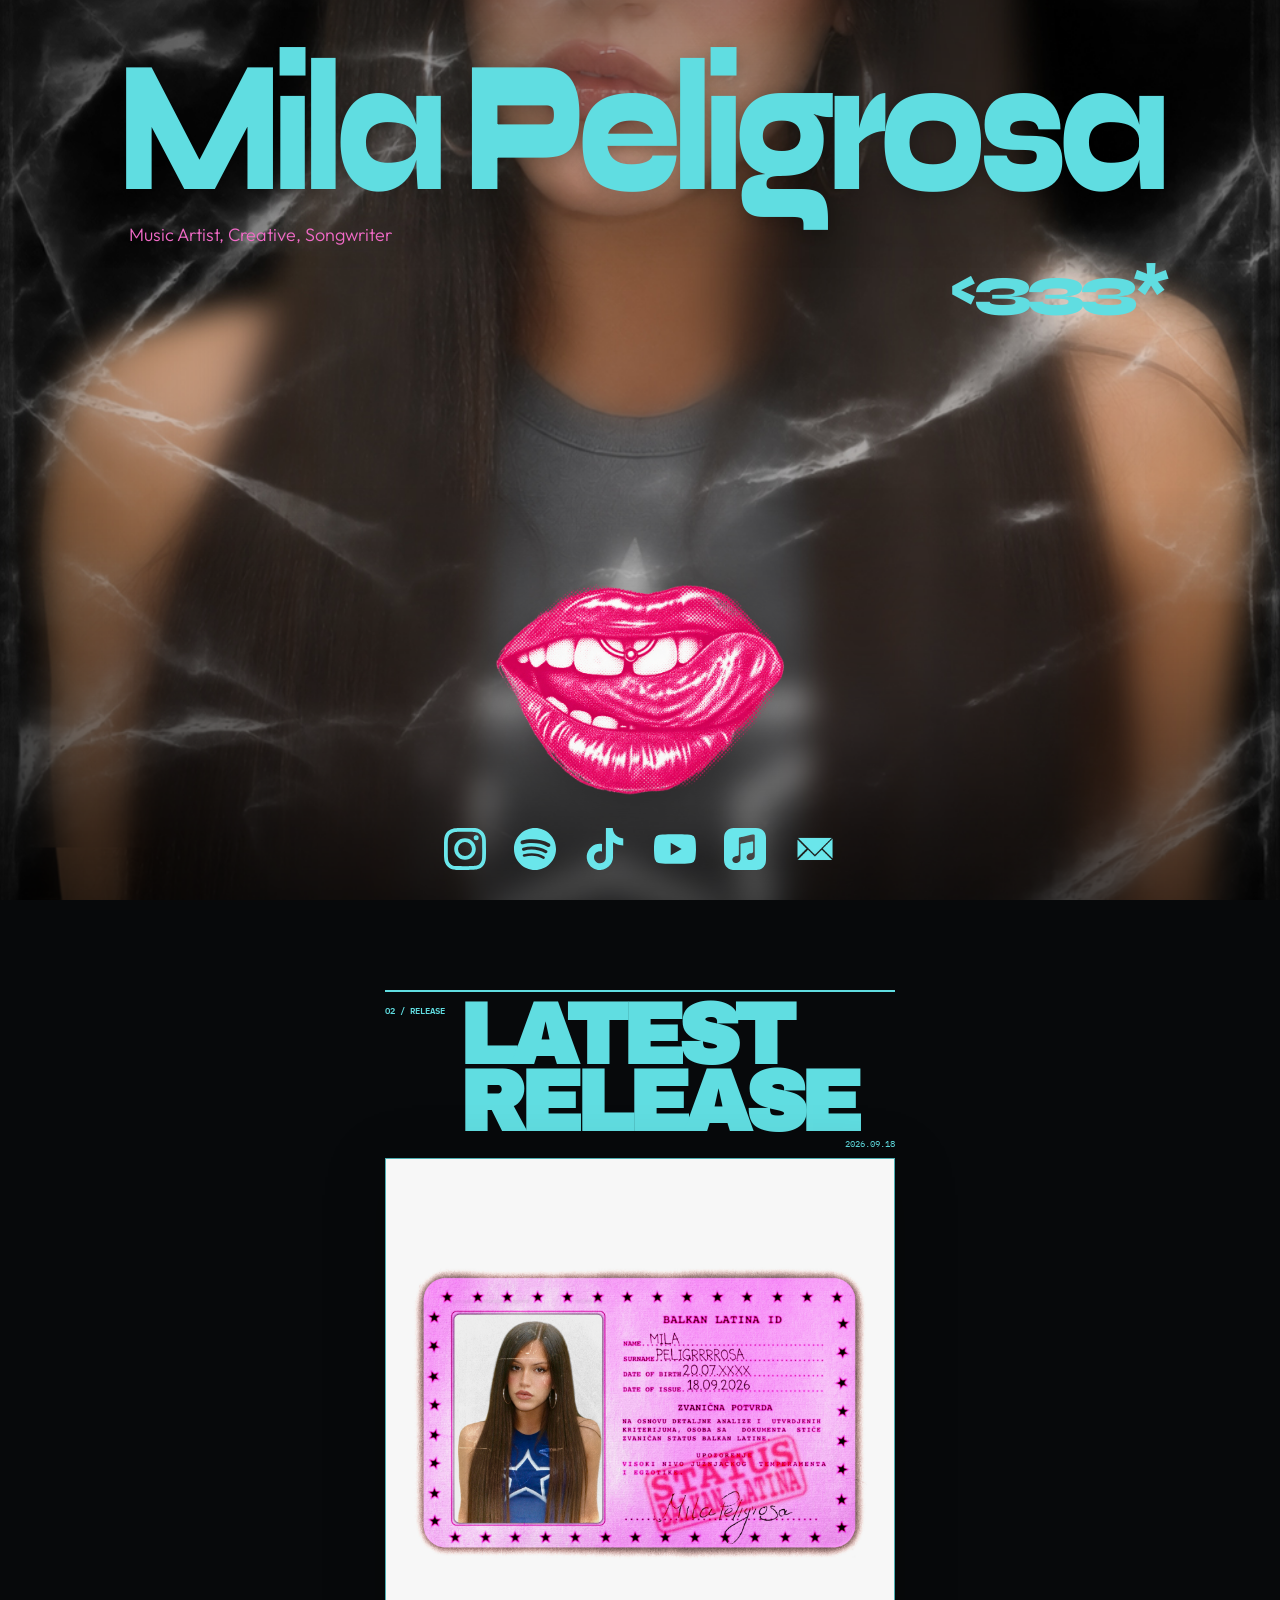
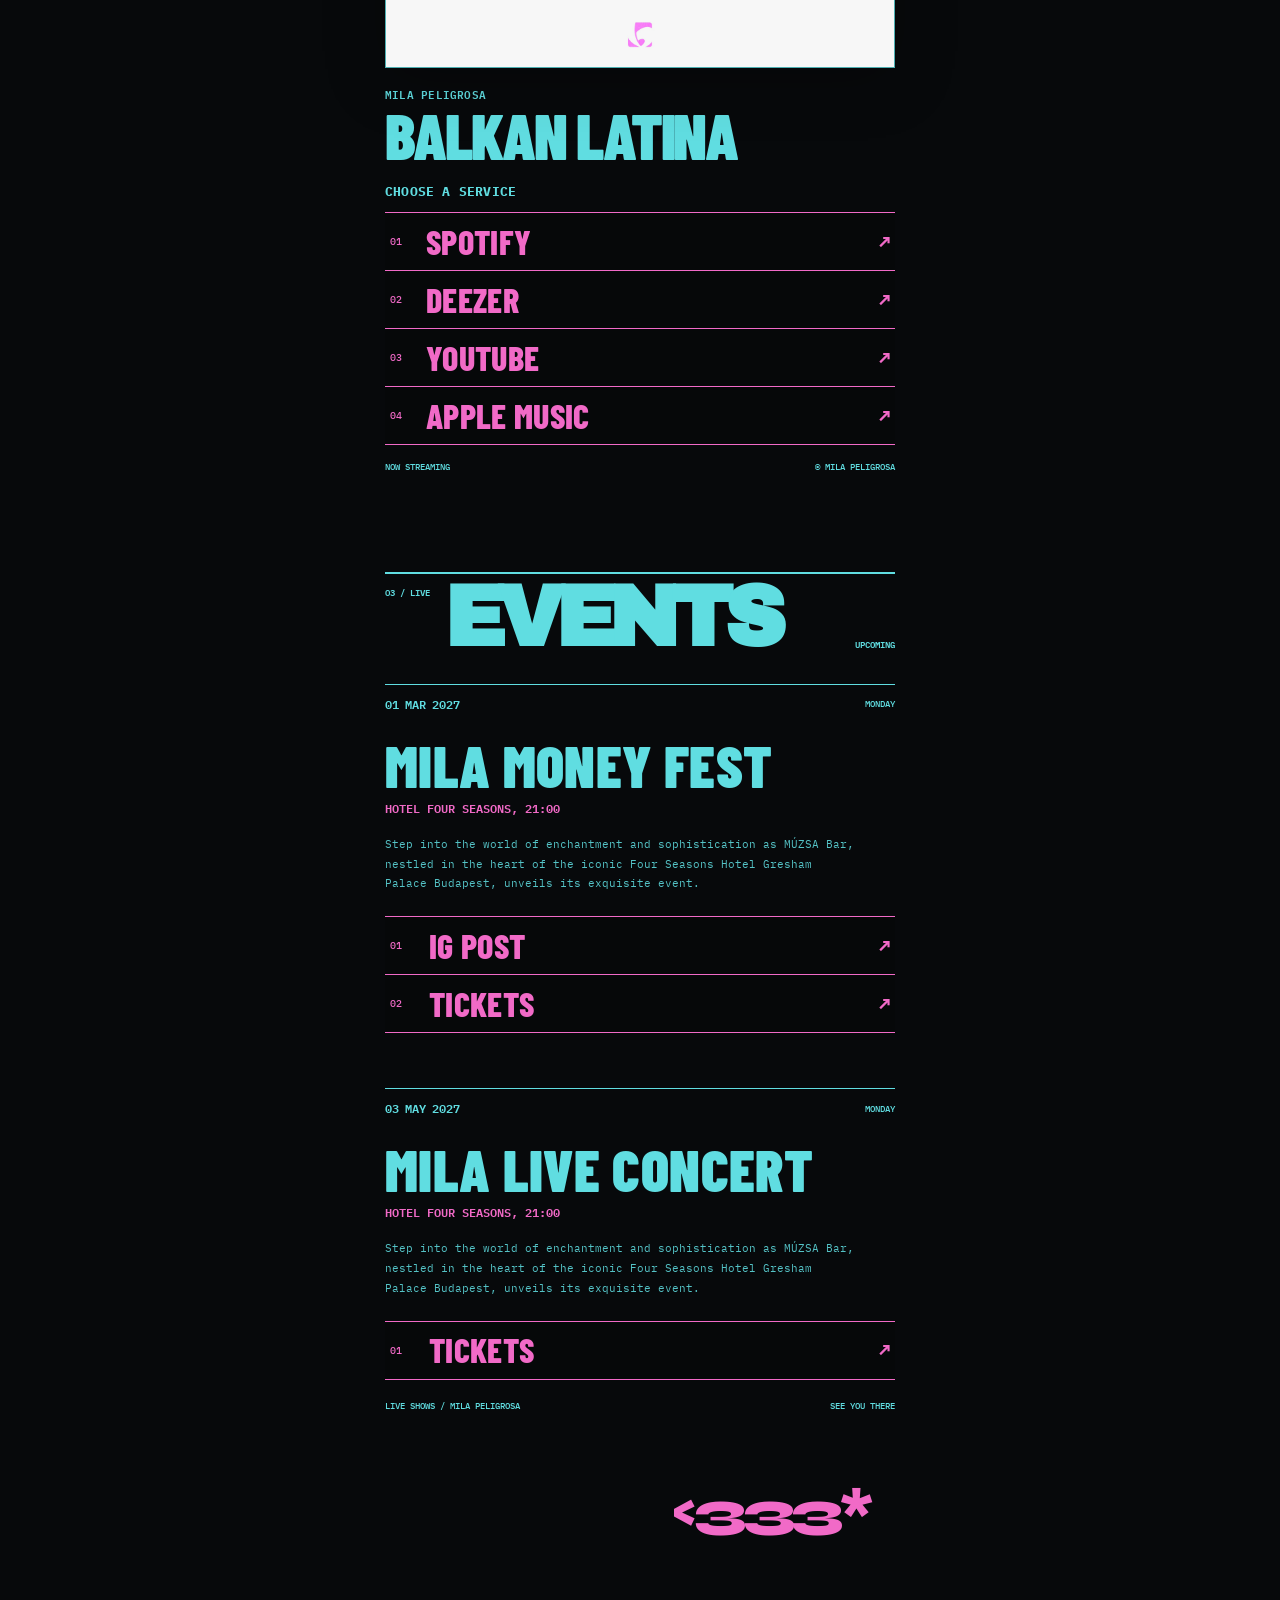
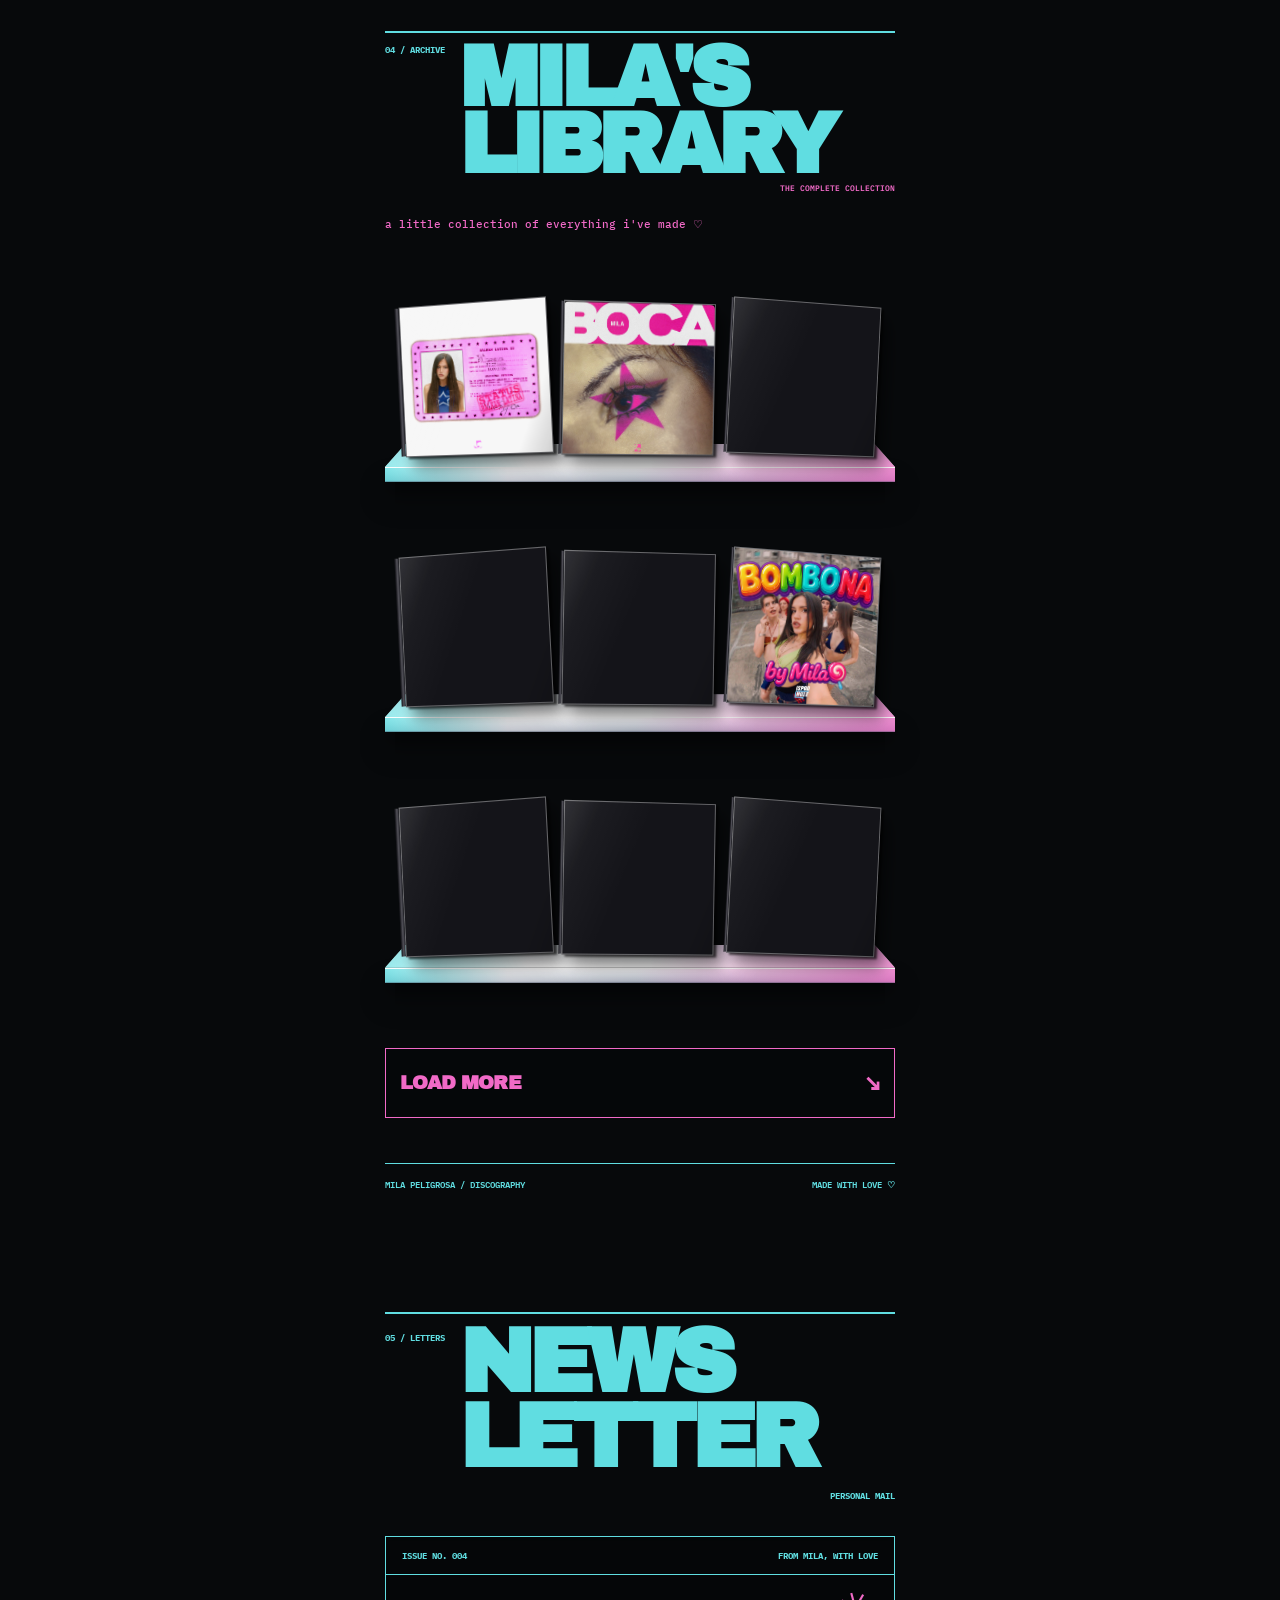
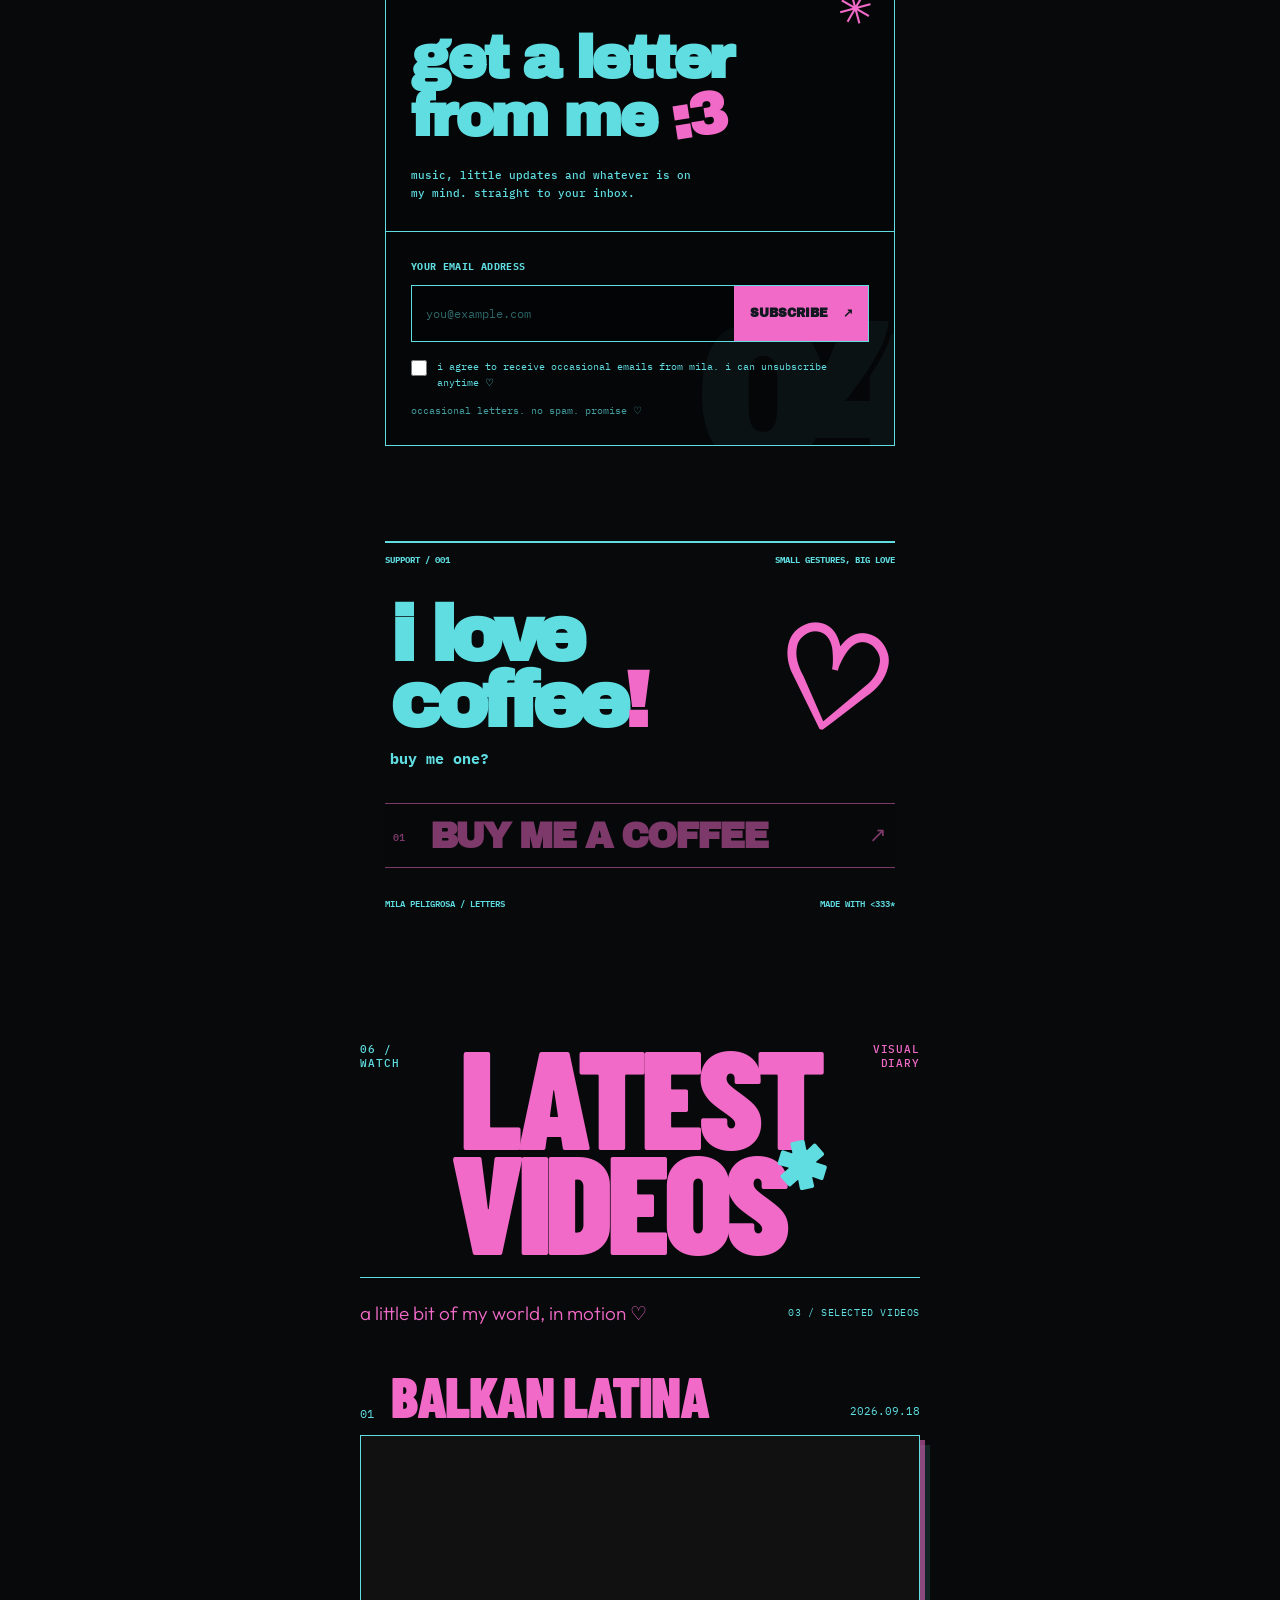
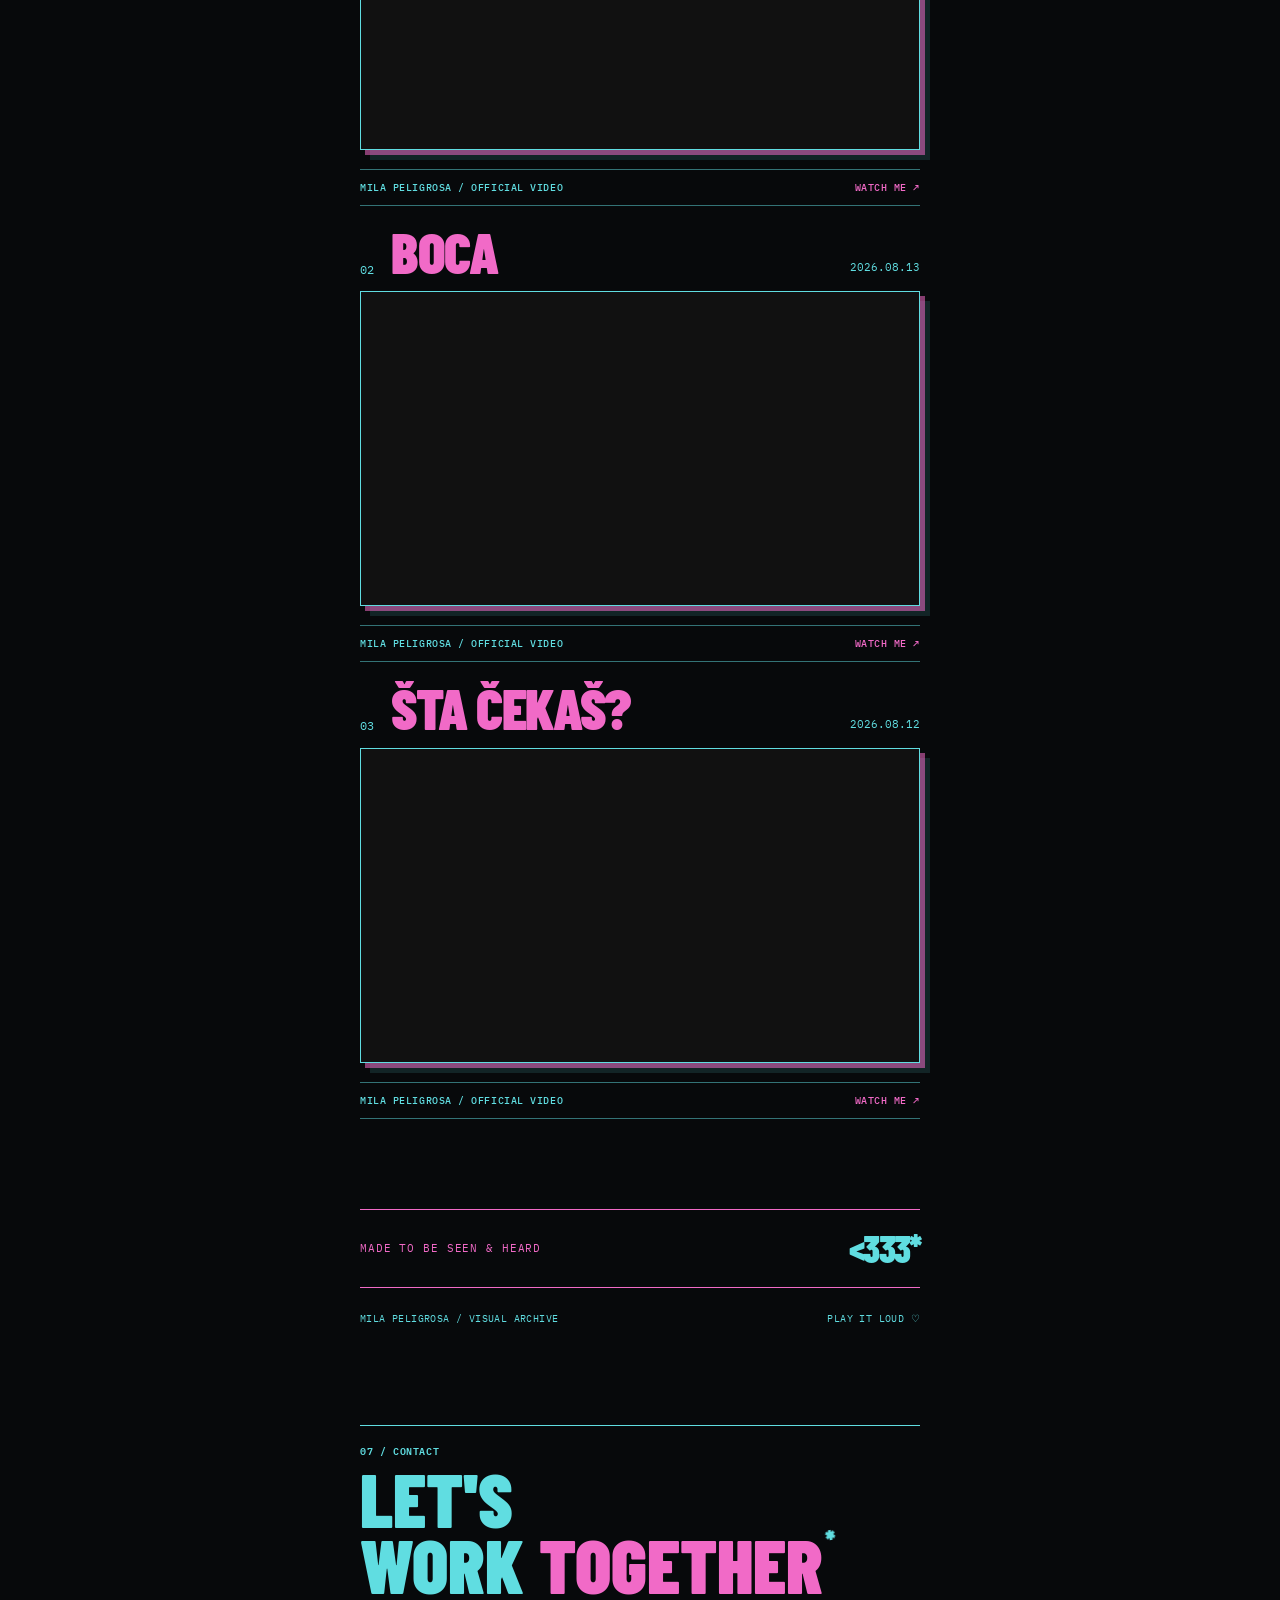
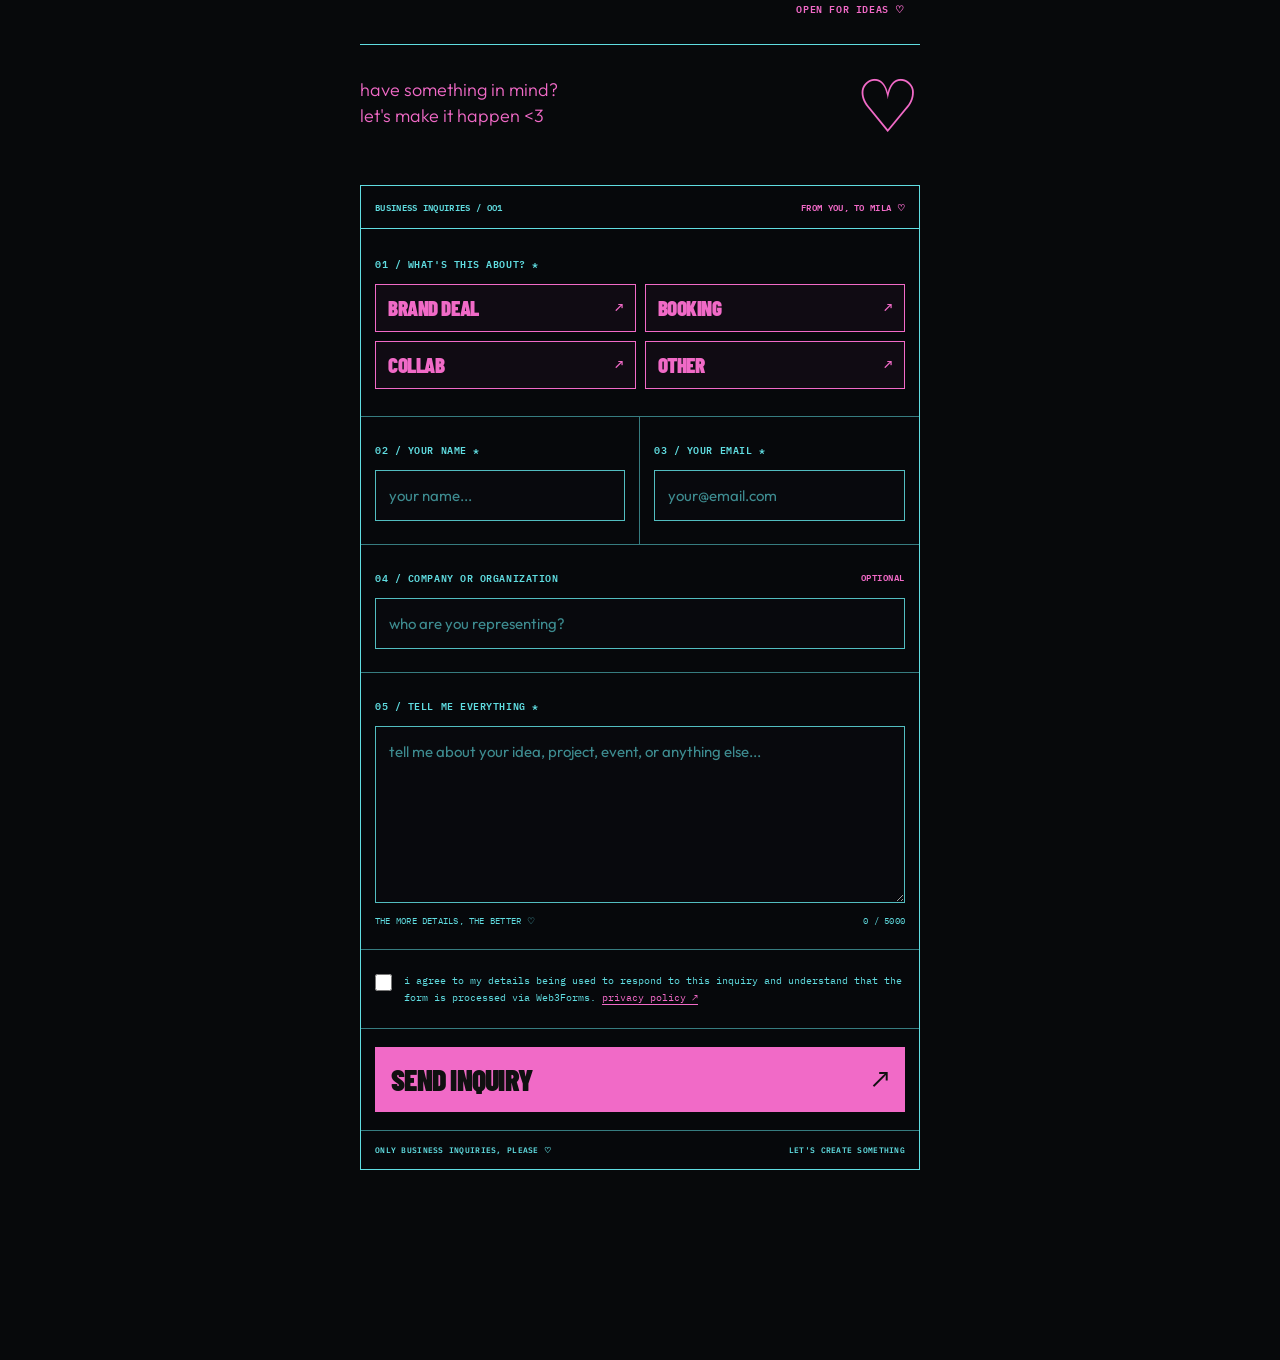
==== commit 69f8f303: "fix" ====
--- a/index.html
+++ b/index.html
@@ -21,7 +21,7 @@
   <link rel="stylesheet" href="css/style.css">
   <script src="js/app.js" defer></script>
   <script src="js/events.js" defer></script>
-  <script src="js/newsletter-connect.js?v=3" defer></script>
+  <script src="js/newsletter-connect.js?v=4" defer></script>
   <script src="js/videos.js" defer></script>
   <script src="js/contact.js" defer></script>
 </head>
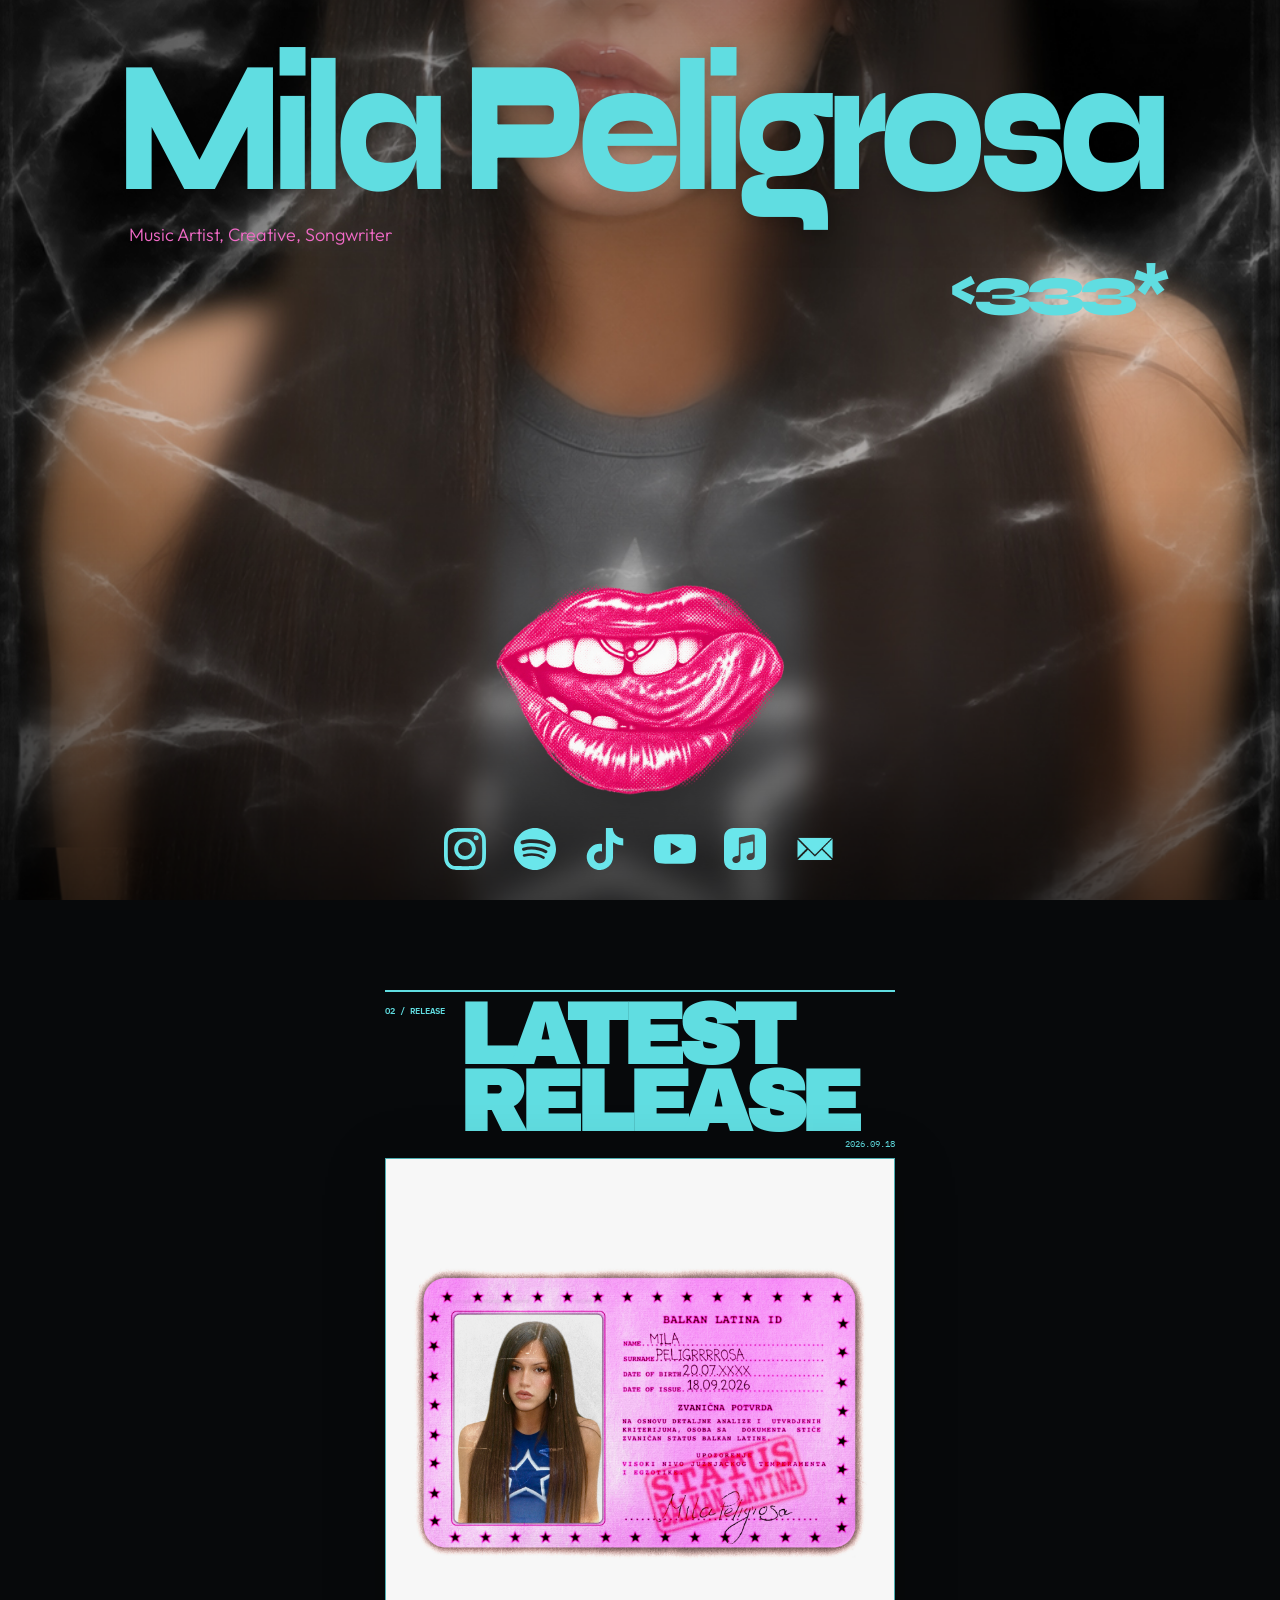
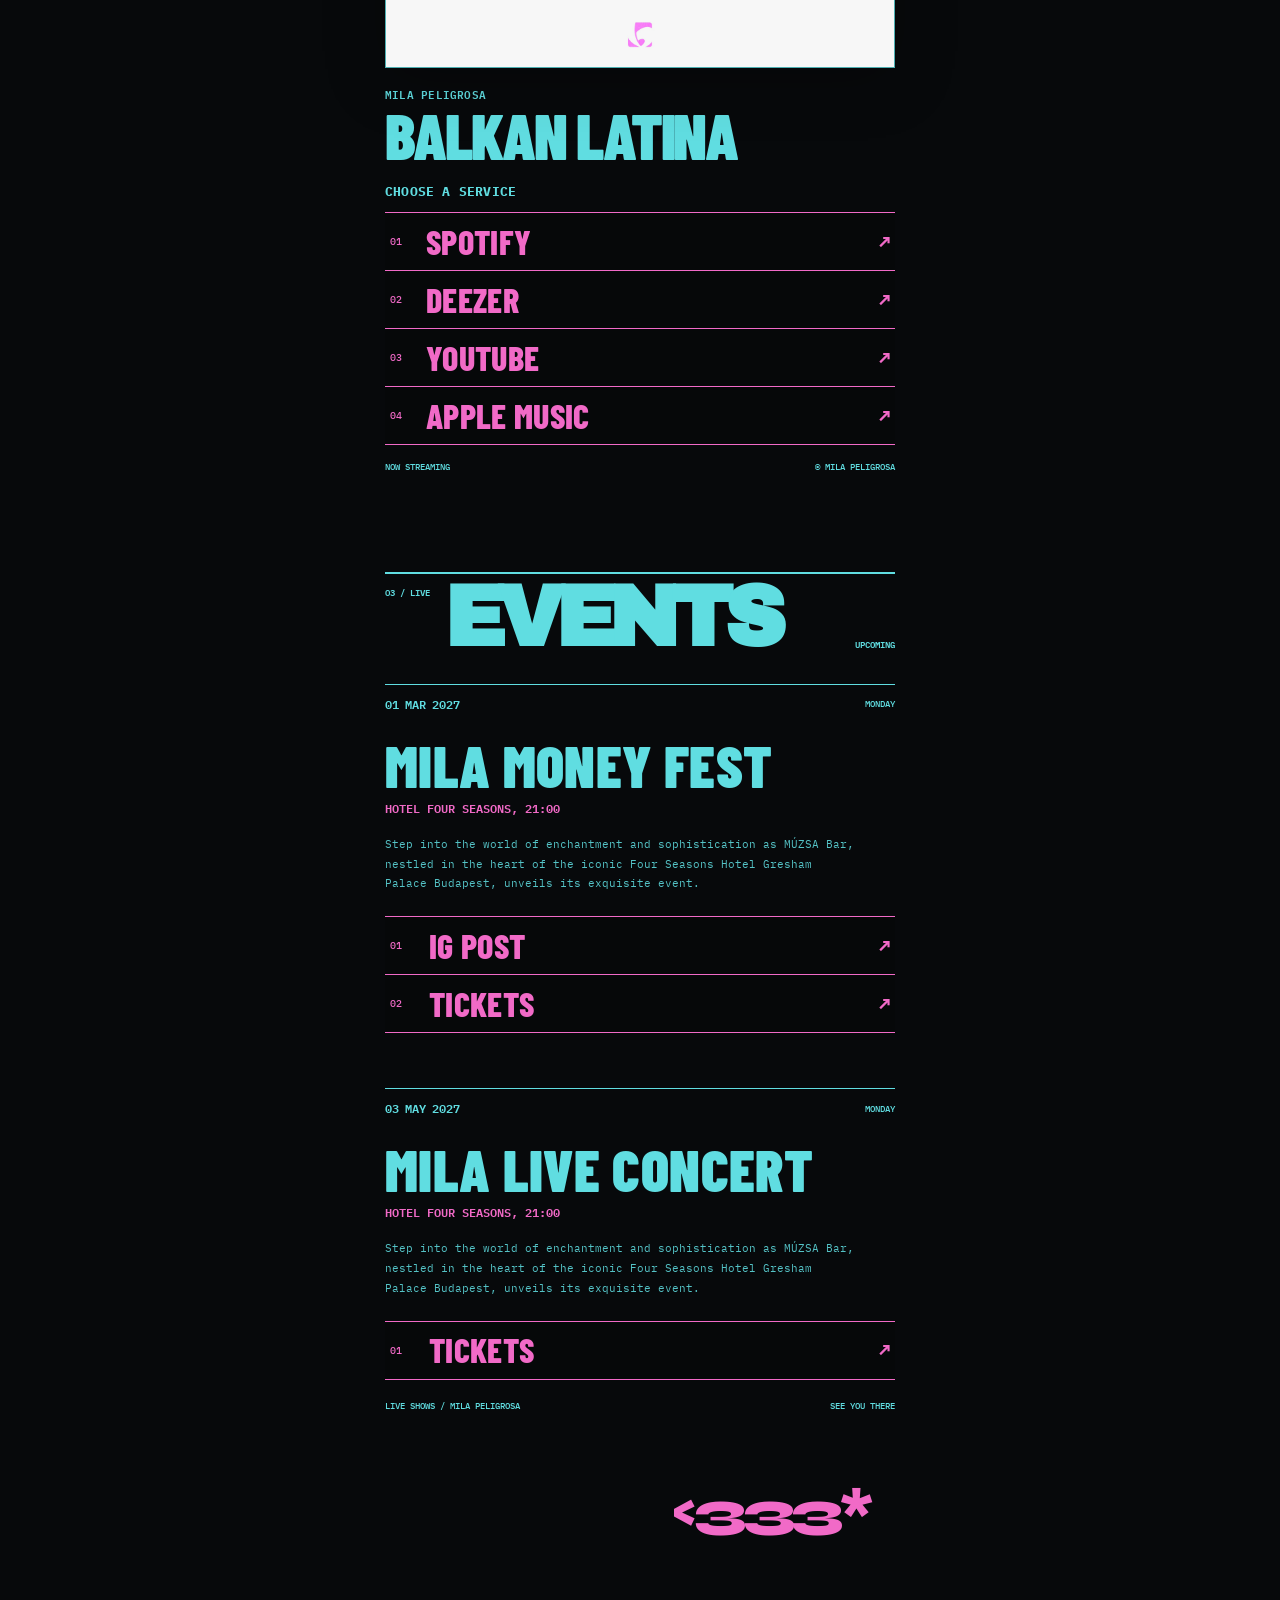
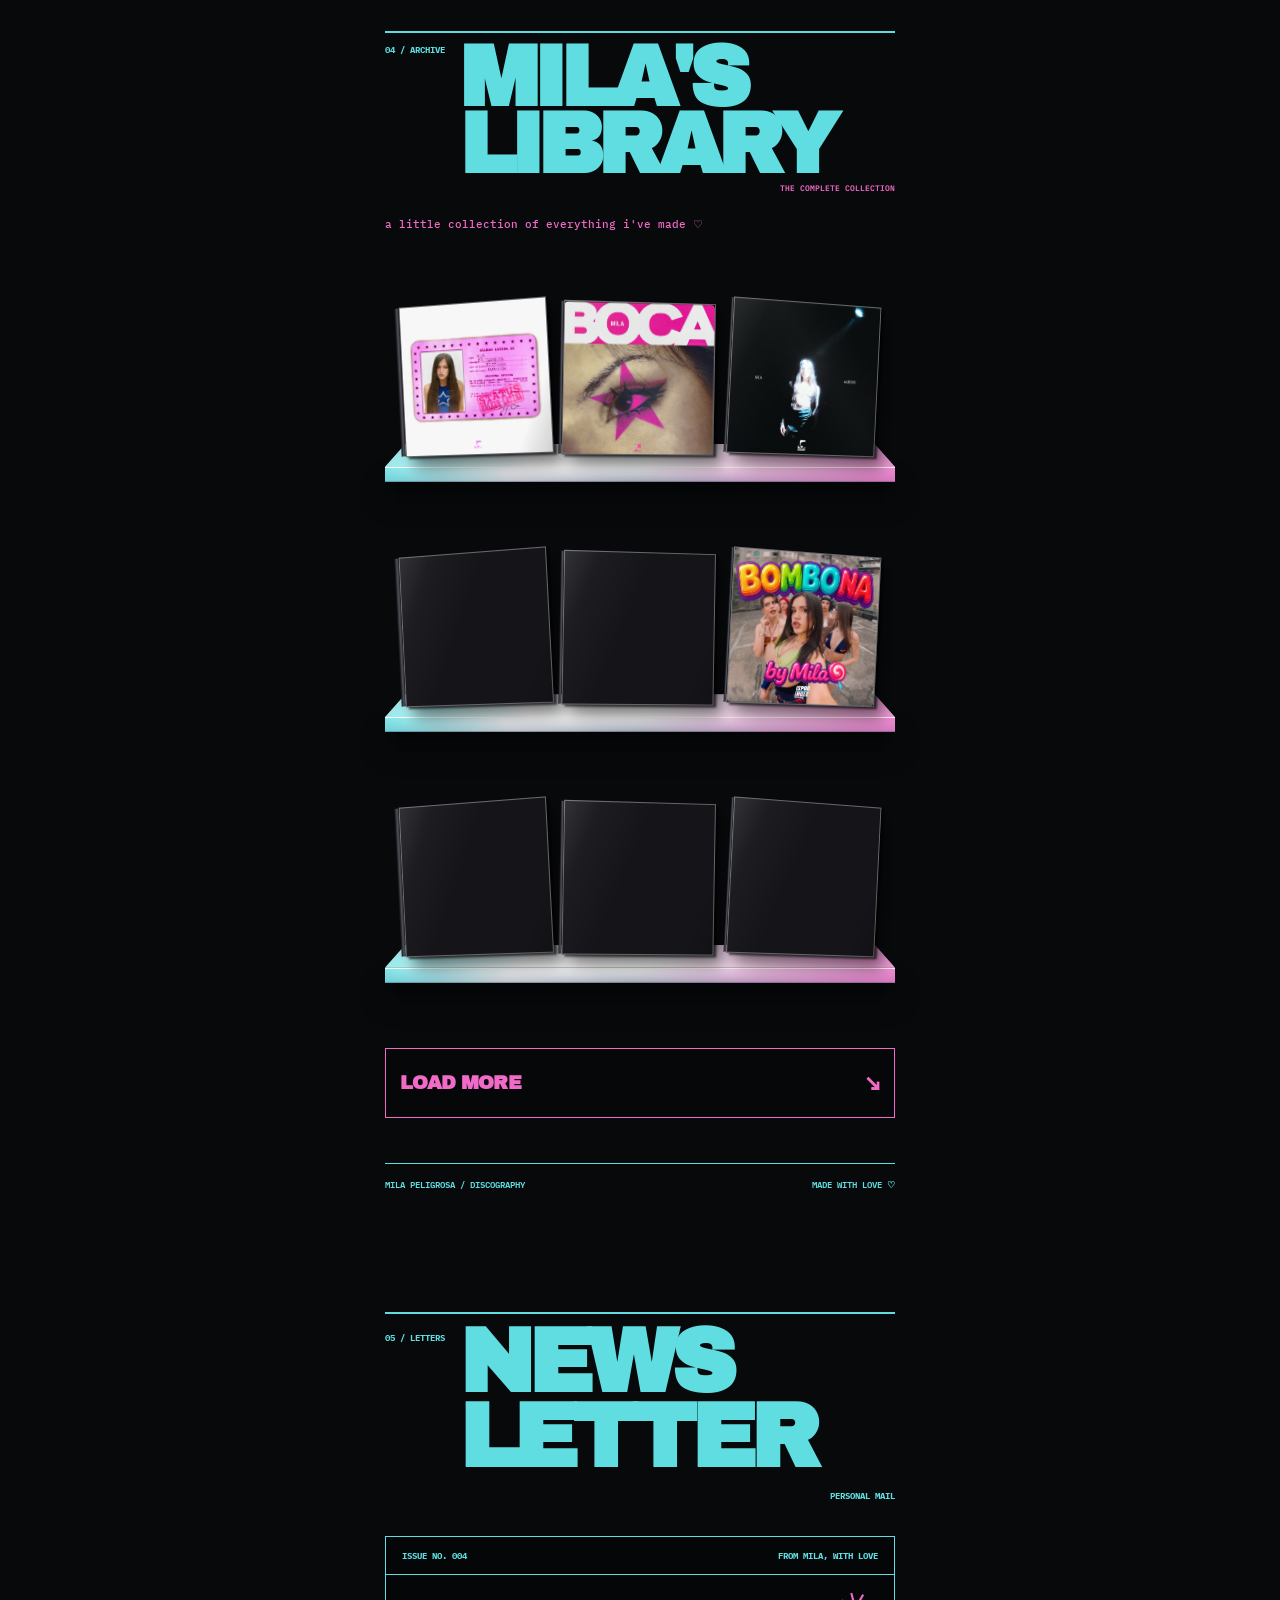
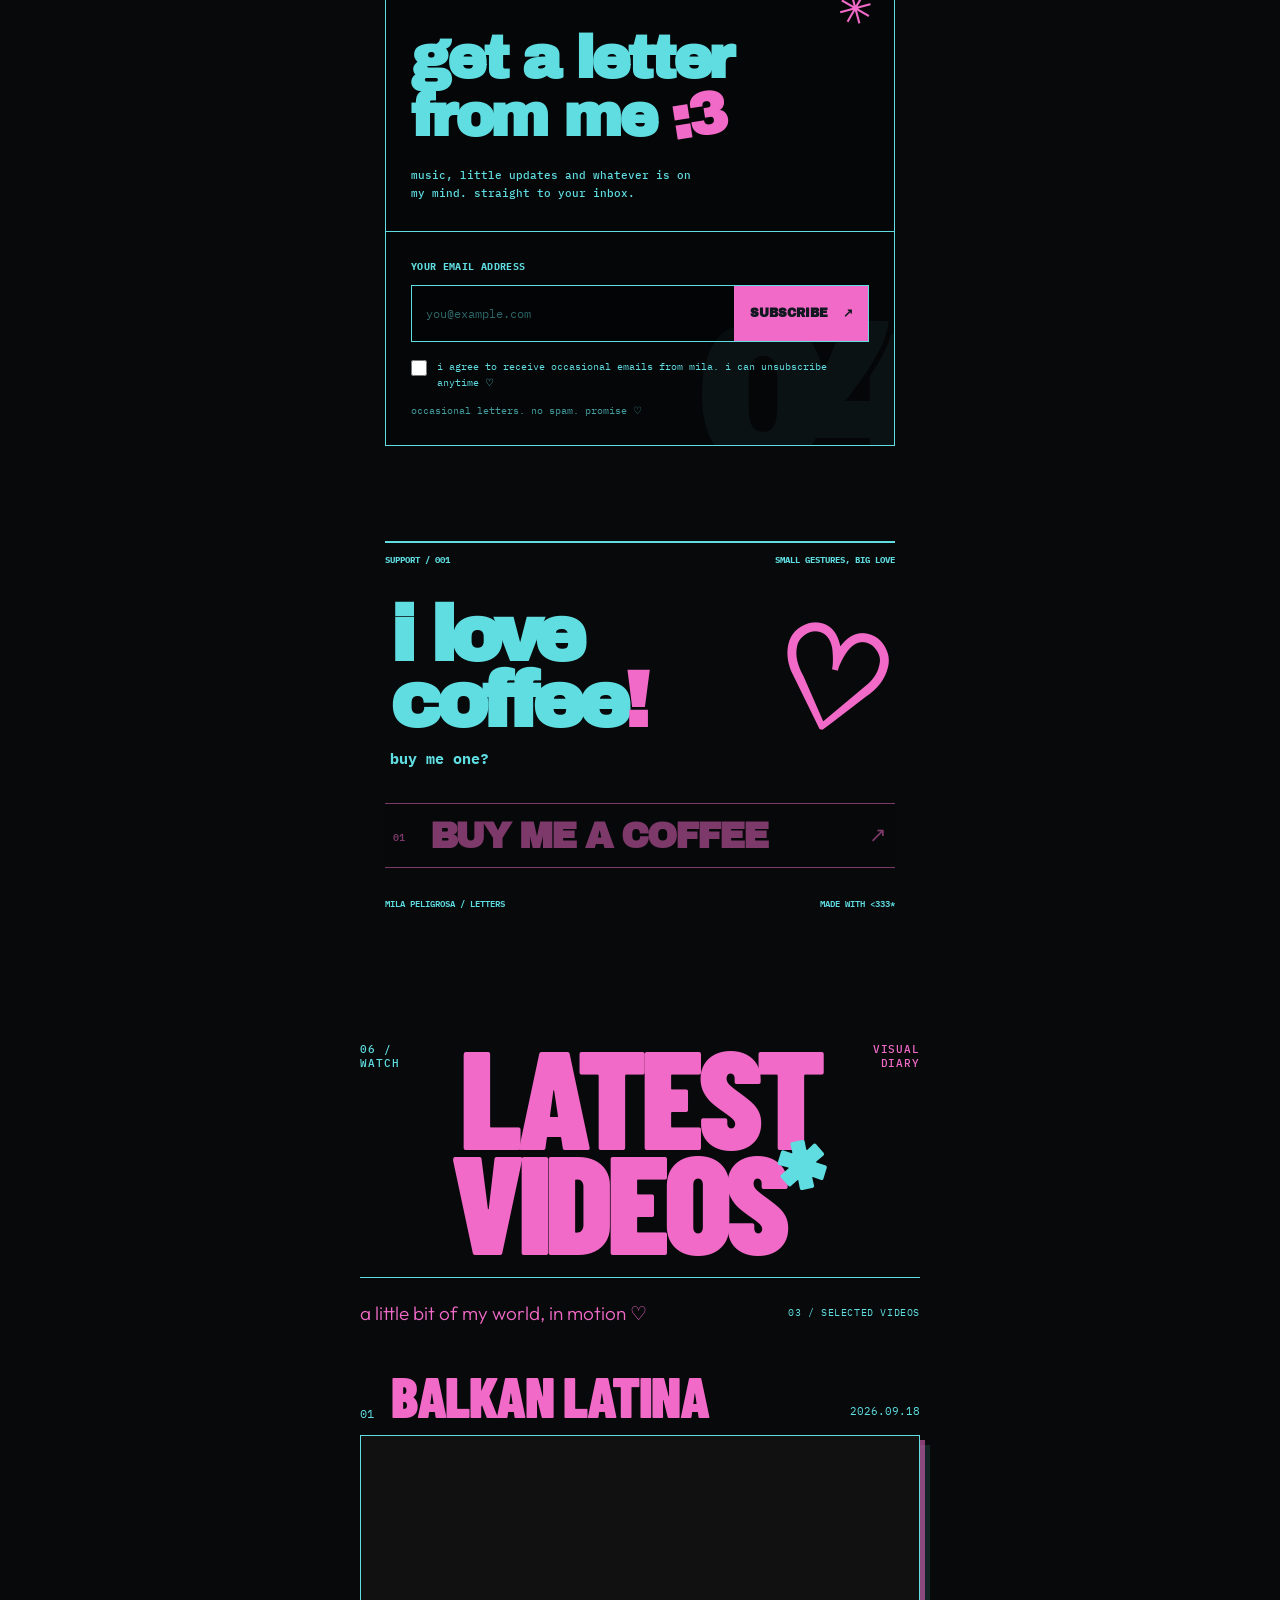
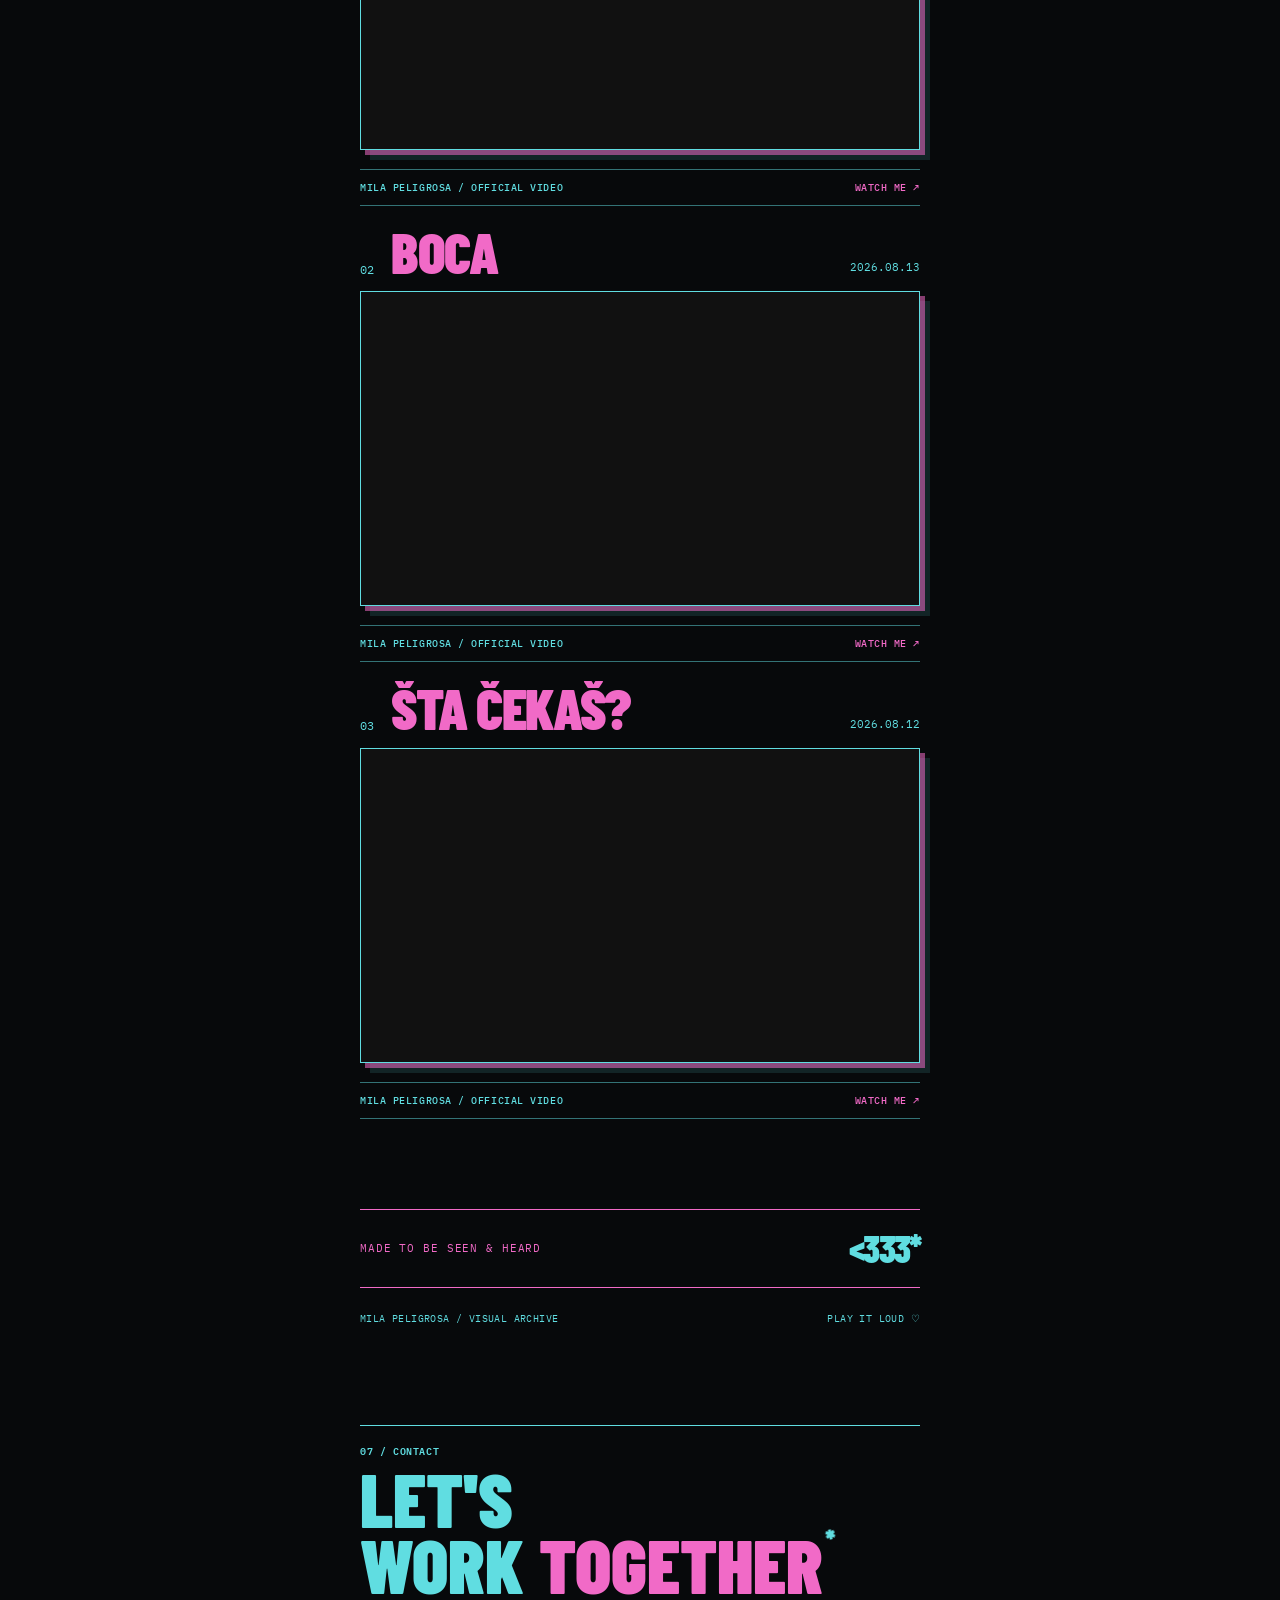
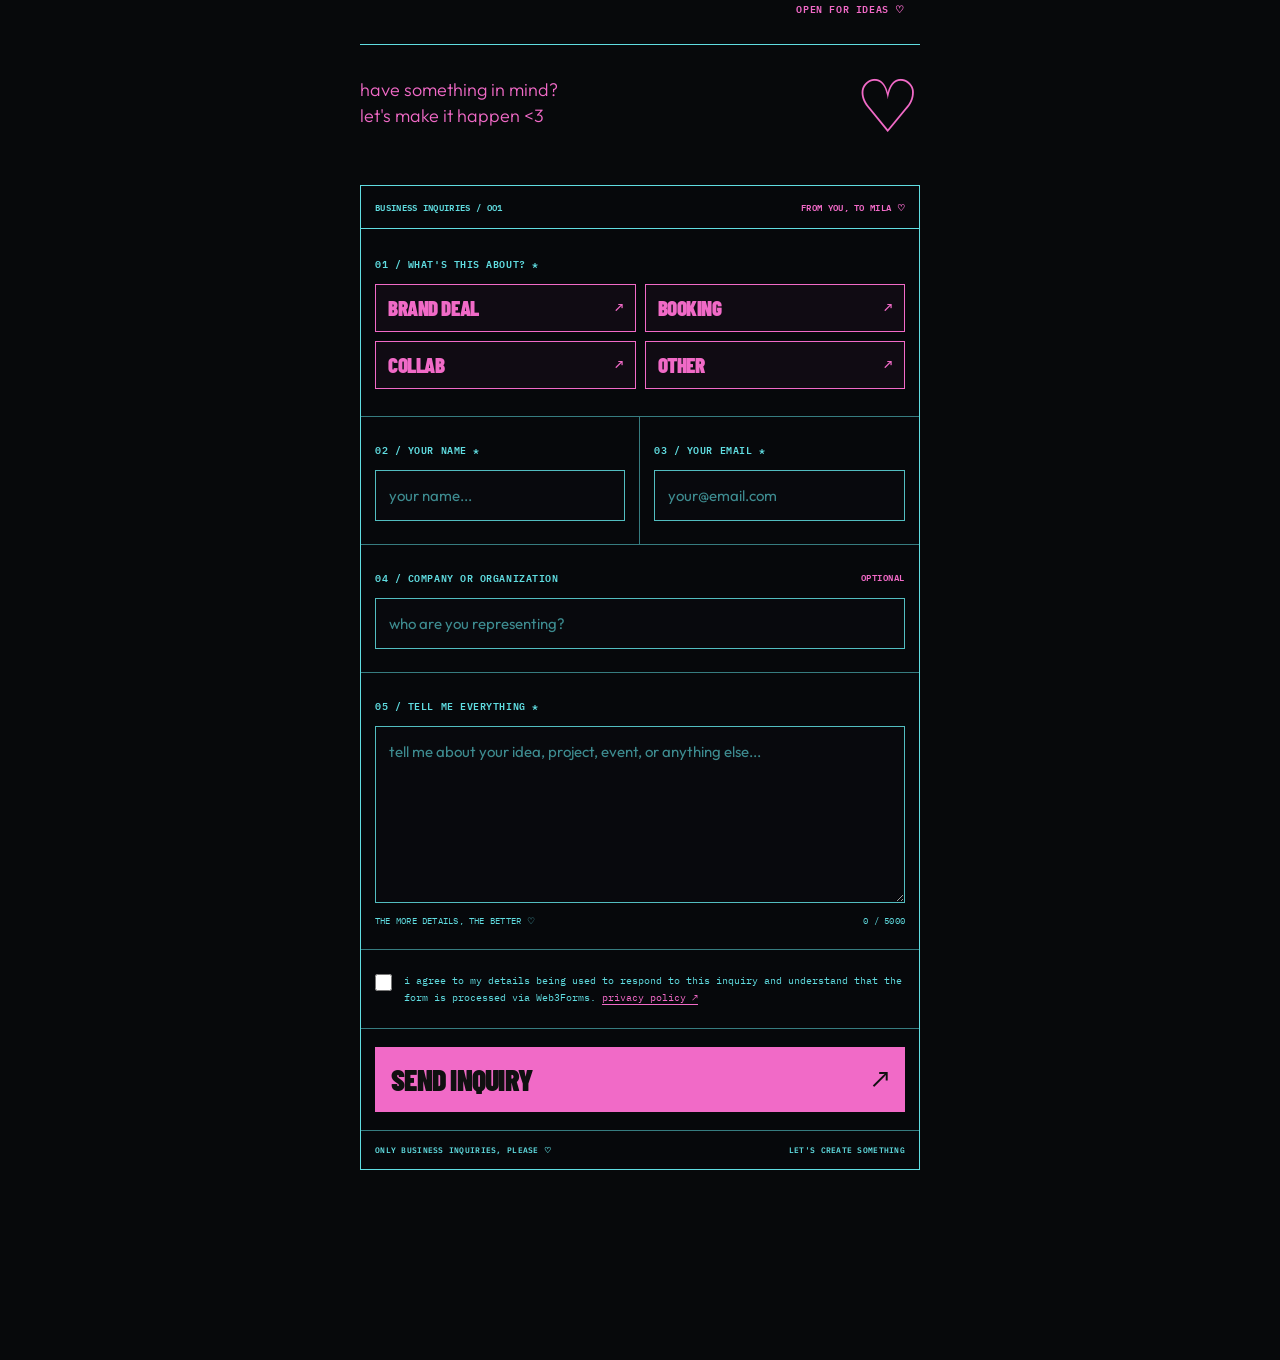
==== commit ffd867a1: "v5" ====
--- a/index.html
+++ b/index.html
@@ -21,7 +21,7 @@
   <link rel="stylesheet" href="css/style.css">
   <script src="js/app.js" defer></script>
   <script src="js/events.js" defer></script>
-  <script src="js/newsletter-connect.js?v=4" defer></script>
+  <script src="js/newsletter-connect.js?v=5" defer></script>
   <script src="js/videos.js" defer></script>
   <script src="js/contact.js" defer></script>
 </head>
@@ -460,21 +460,12 @@
   class="newsletter__form"
   id="newsletter-form"
   novalidate
+  onsubmit="event.preventDefault();"
 >
 
 <!-- ANTI-SPAM HONEYPOT — DO NOT REMOVE -->
 
-<div class="newsletter__trap" aria-hidden="true">
-  <label for="newsletter-website">Website</label>
-
-  <input
-    id="newsletter-website"
-    name="website"
-    type="text"
-    tabindex="-1"
-    autocomplete="off"
-  >
-</div>
+
 
   <label
     class="newsletter__label"
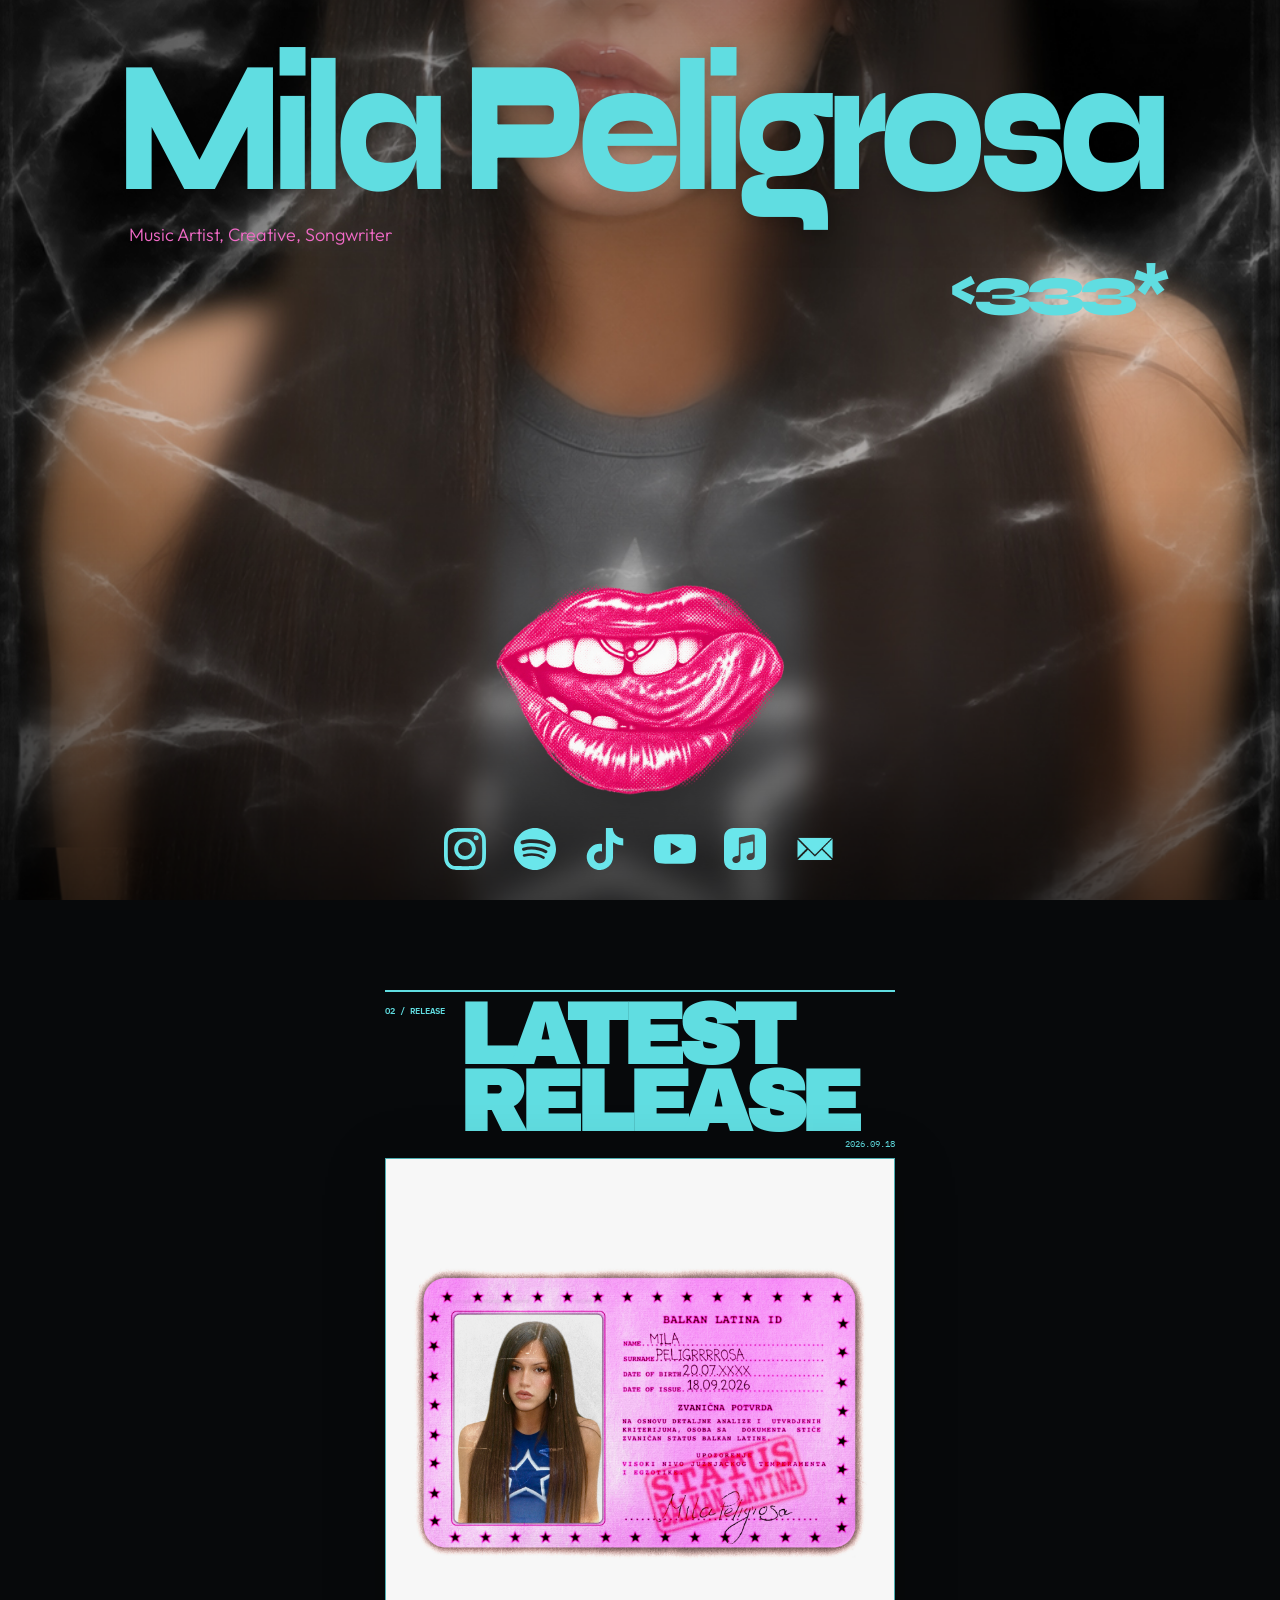
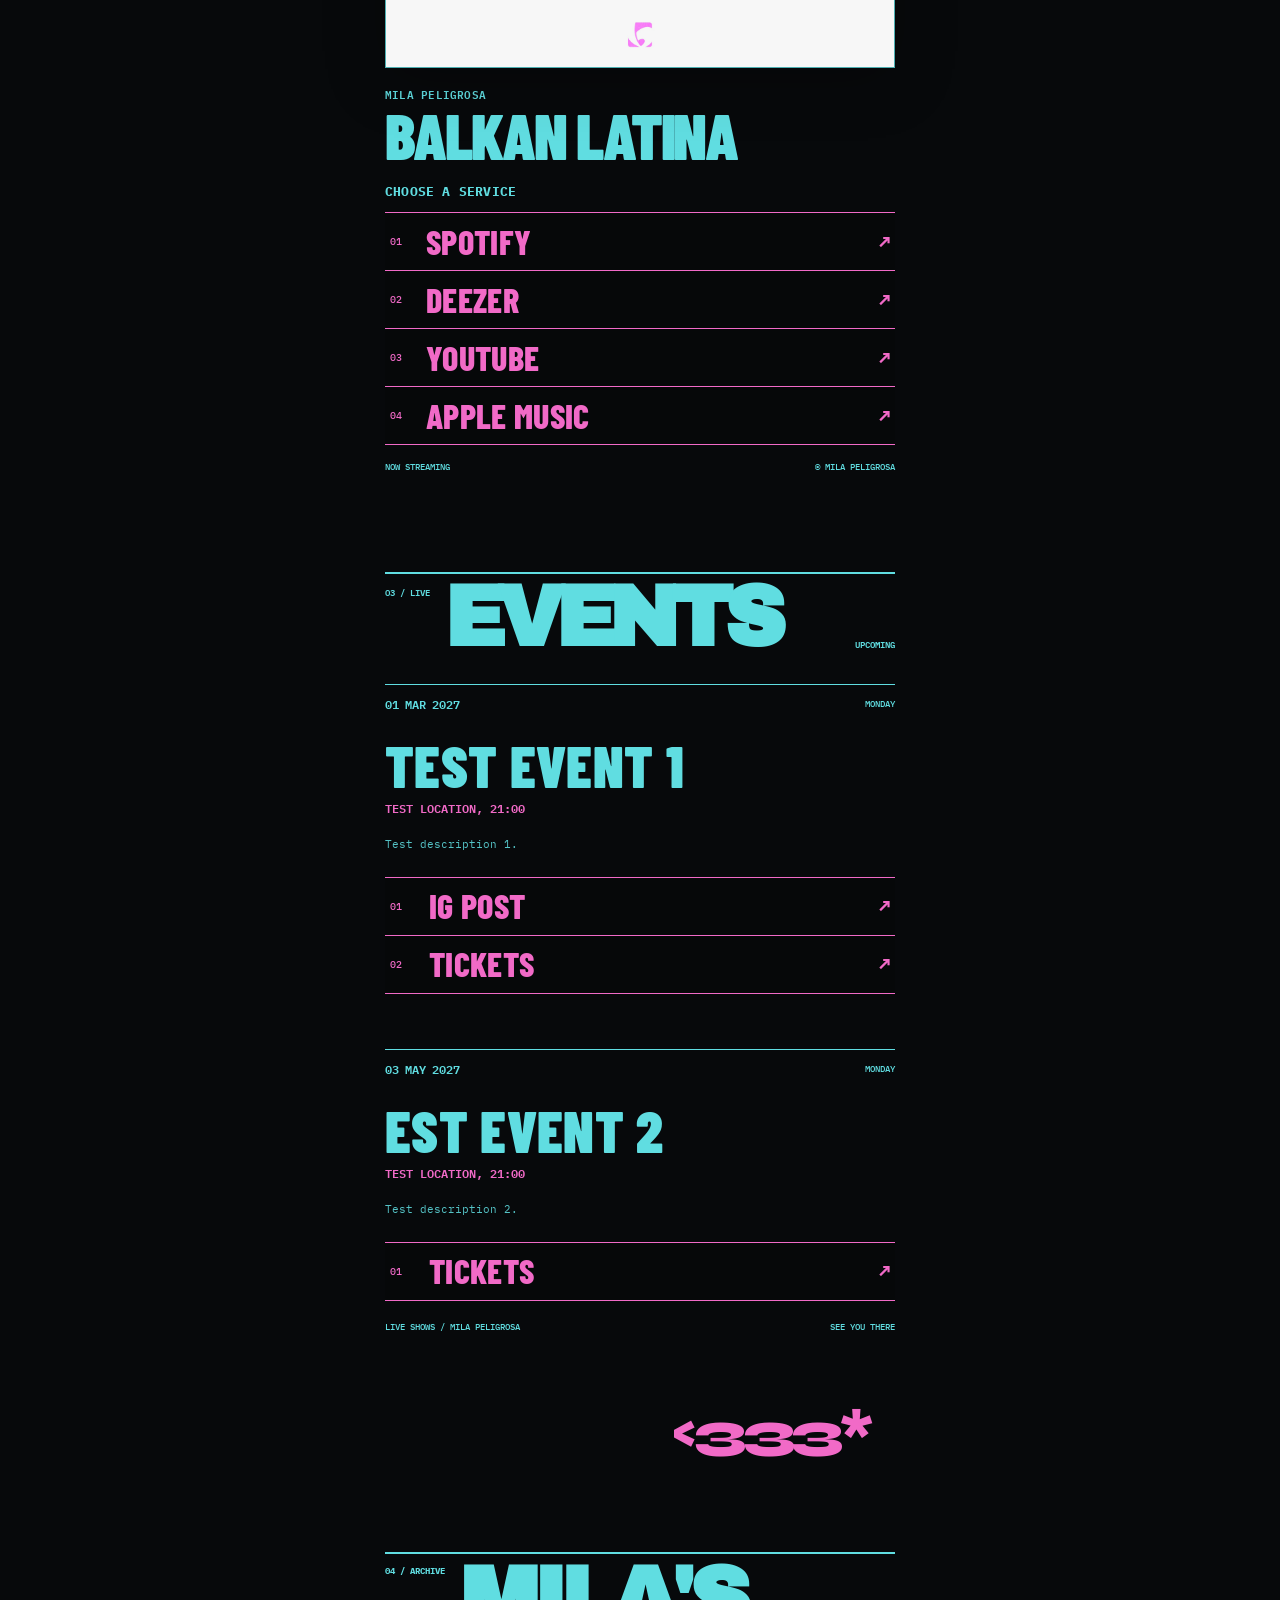
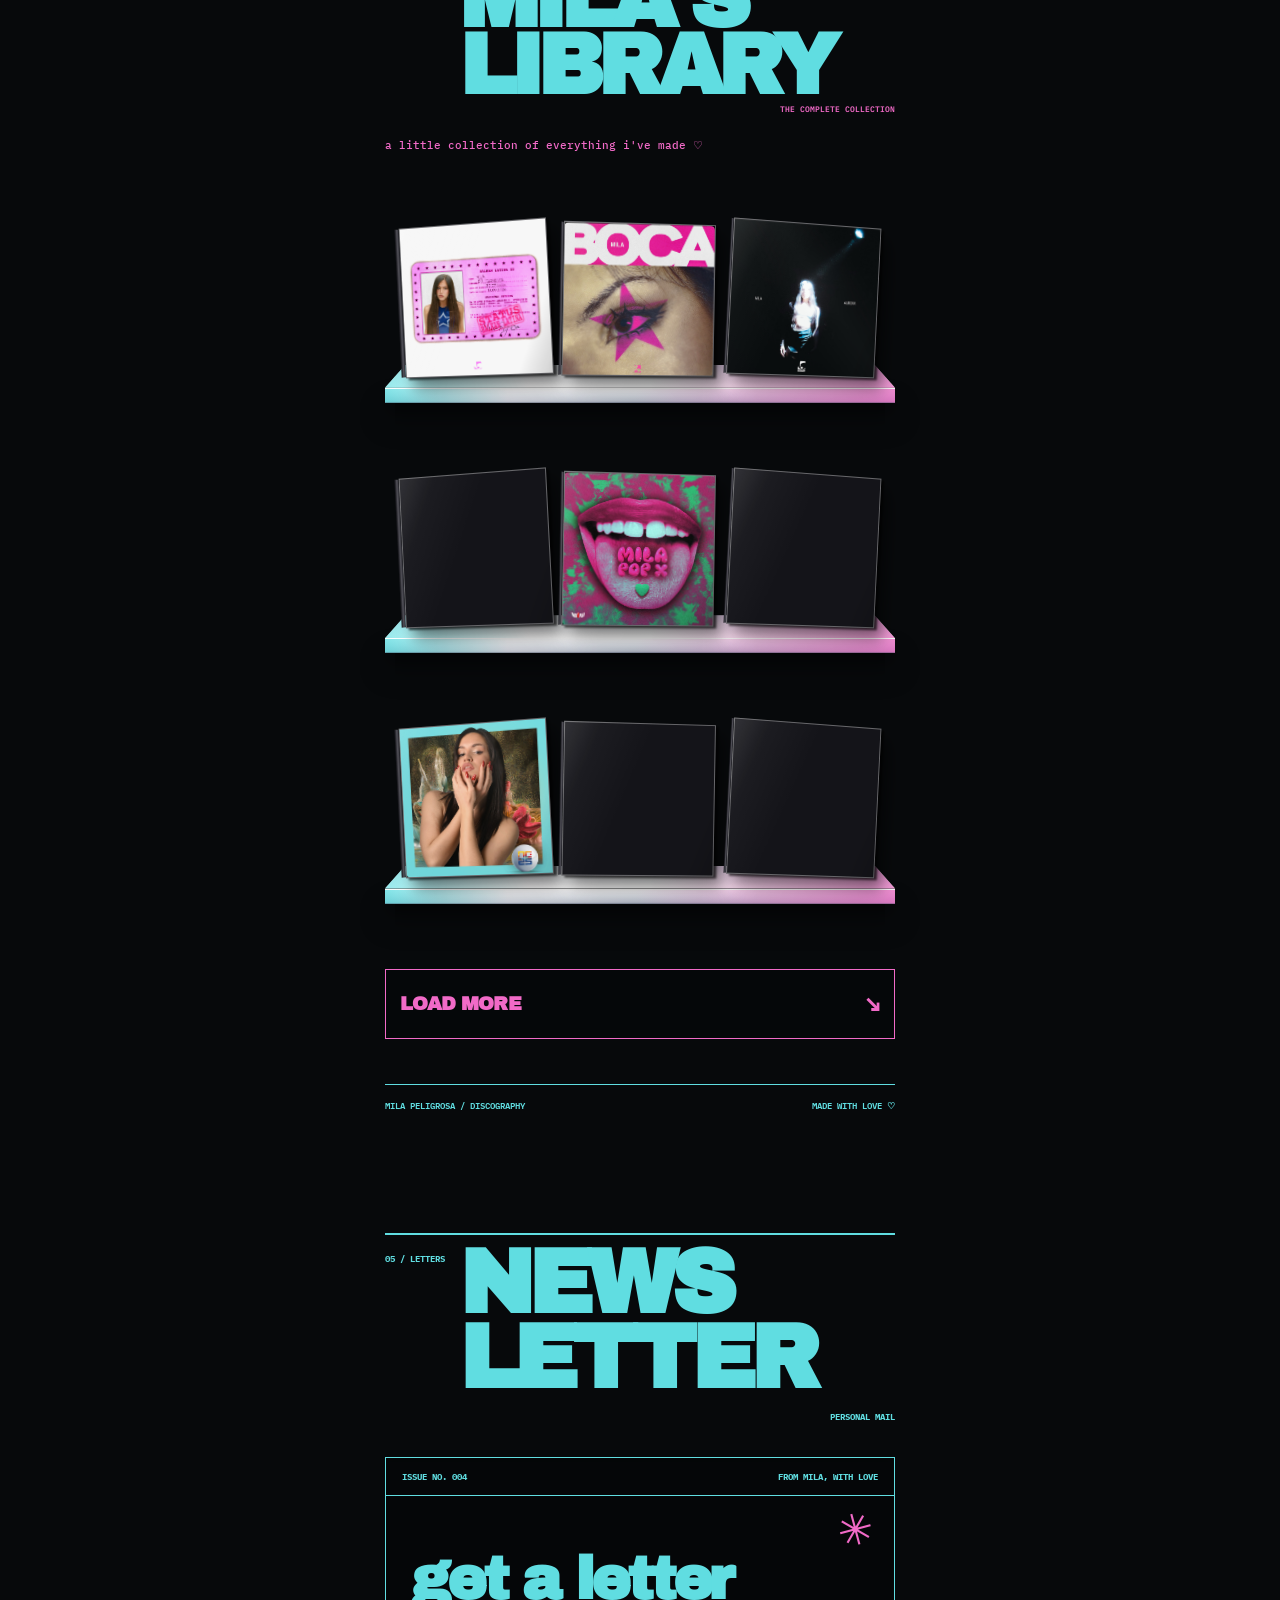
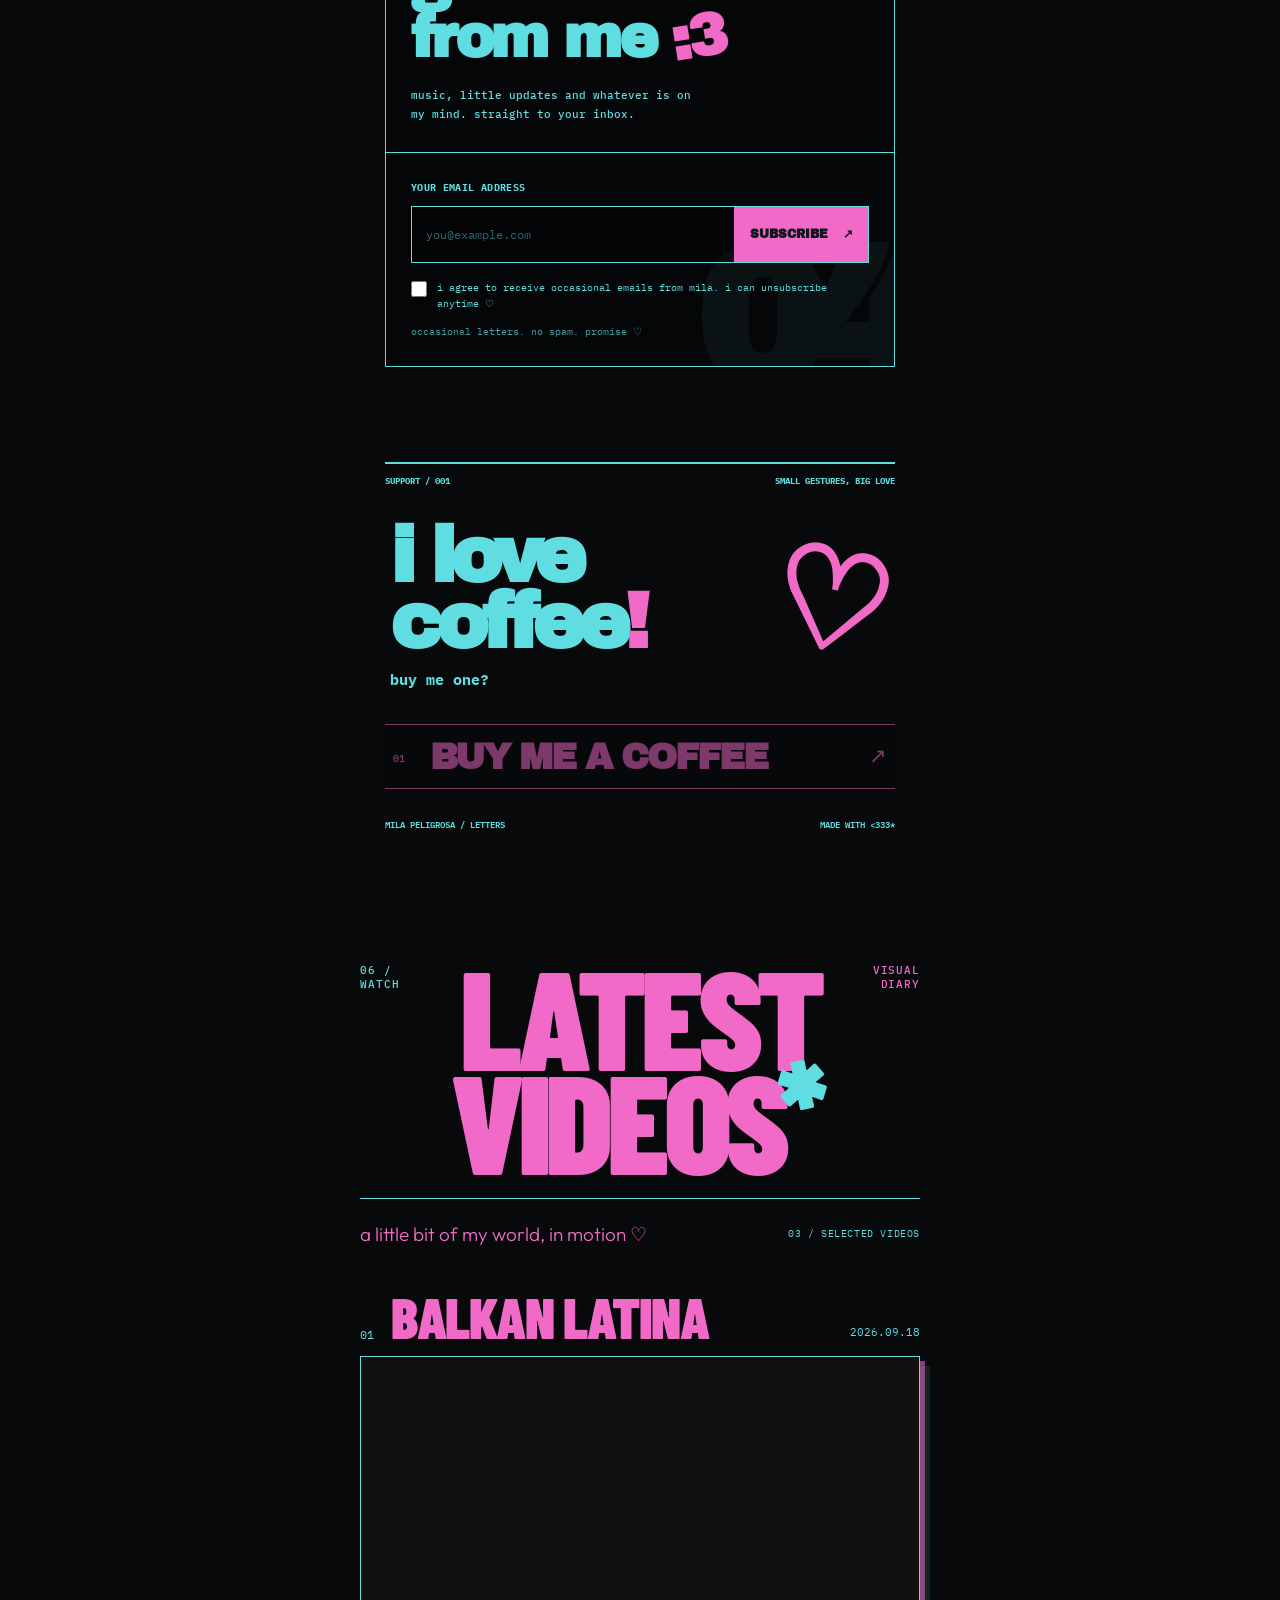
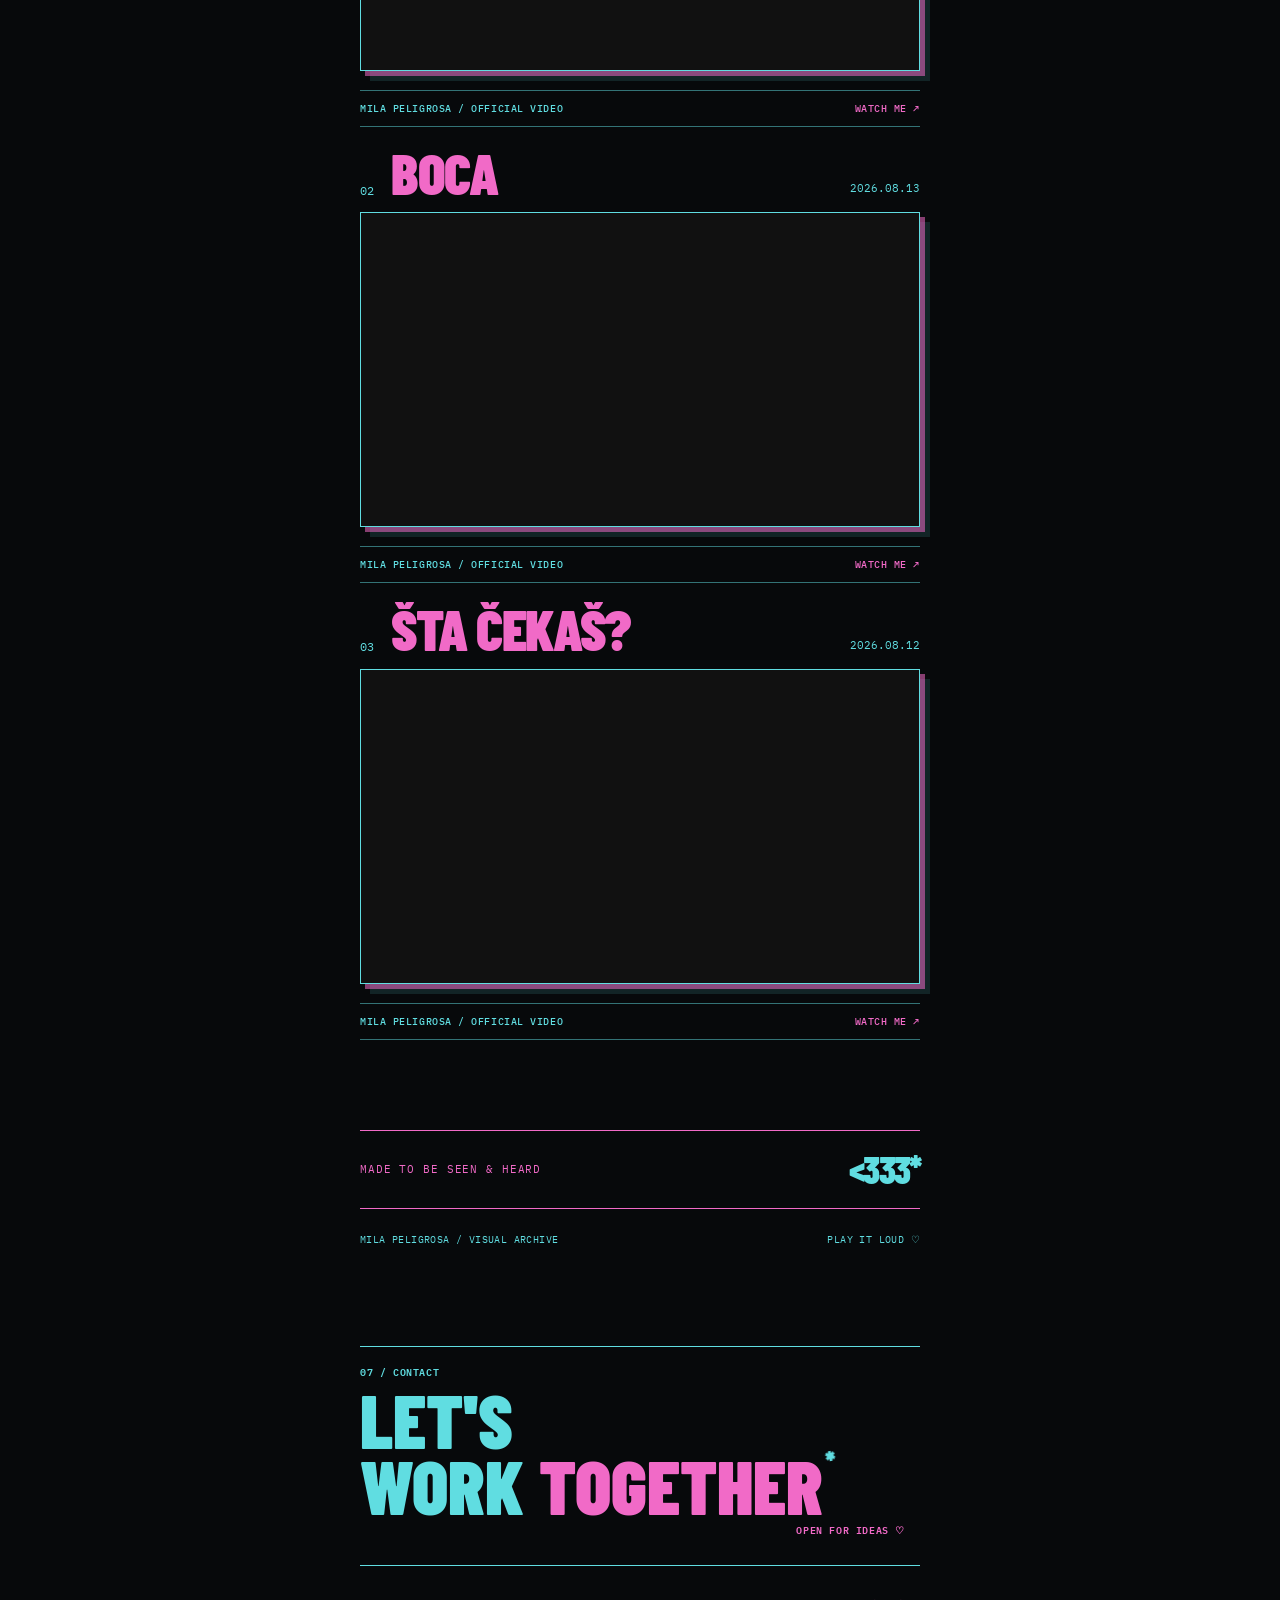
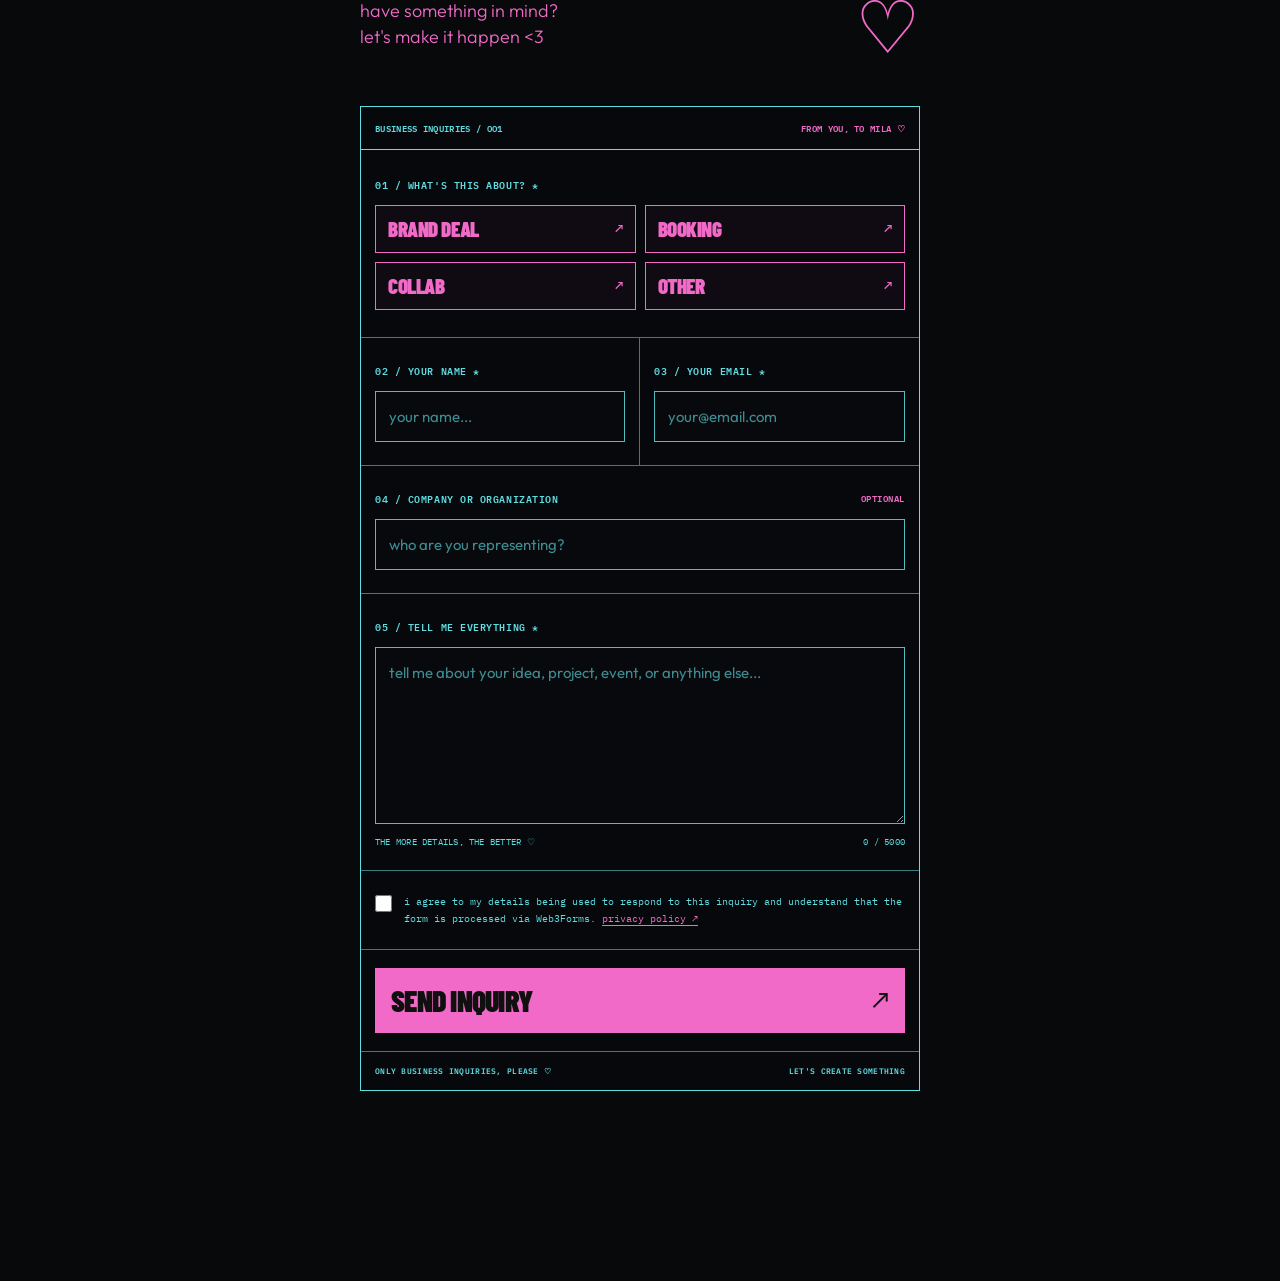
==== commit f879a3f5: "lunch" ====
--- a/index.html
+++ b/index.html
@@ -6,7 +6,49 @@
   <meta name="theme-color" content="#101010">
   <meta name="description" content="Mila Peligrosa — music, releases and links.">
   <meta name="referrer" content="strict-origin-when-cross-origin">
-  <title>Mila Peligrosa — Official Website</title>
+  <title>MILA PELIGROSA</title>
+  
+  
+<!-- OPEN GRAPH — SOCIAL MEDIA PREVIEW -->
+
+<meta property="og:type" content="website">
+<meta property="og:title" content="Mila Peligrosa — Official Website">
+<meta property="og:description" content="Music Artist, Creative, Songwriter ♡">
+<meta property="og:url" content="https://milapeligrosa.com/">
+<meta property="og:image" content="https://milapeligrosa.com/img/og-pic.jpg">
+<meta property="og:image:width" content="1200">
+<meta property="og:image:height" content="630">
+<meta property="og:image:type" content="image/jpeg">
+
+<!-- X / TWITTER PREVIEW -->
+
+<meta name="twitter:card" content="summary_large_image">
+<meta name="twitter:title" content="Mila Peligrosa — Official Website">
+<meta name="twitter:description" content="Music Artist, Creative, Songwriter ♡">
+<meta name="twitter:image" content="https://milapeligrosa.com/img/og-pic.jpg">
+
+  
+  
+<!-- MILA PELIGROSA — FAVICONS -->
+
+<link rel="icon" href="/favicon/favicon.ico" sizes="any">
+
+<link rel="icon" type="image/png" sizes="32x32"
+      href="/favicon/favicon-32x32.png">
+
+<link rel="icon" type="image/png" sizes="16x16"
+      href="/favicon/favicon-16x16.png">
+
+<link rel="apple-touch-icon"
+      href="/favicon/apple-touch-icon.png">
+
+<link rel="manifest"
+      href="/favicon/site.webmanifest">
+
+<meta name="theme-color" content="#60DDE1">
+
+  
+  
   <link rel="preconnect" href="https://fonts.googleapis.com">
   <link rel="preconnect" href="https://fonts.gstatic.com" crossorigin>
   <link href="https://fonts.googleapis.com/css2?family=Archivo+Black&family=Barlow+Condensed:wght@400;500;600;700;800;900&family=IBM+Plex+Mono:wght@400;500;600&family=Syne:wght@700;800&display=swap" rel="stylesheet">
@@ -126,7 +168,7 @@
       <a
         class="hero__social"
         data-platform="instagram"
-        href="#"
+        href="https://www.instagram.com/milapeligrosa/"
         aria-label="Instagram"
         target="_blank"
         rel="noopener noreferrer"
@@ -146,7 +188,7 @@
       <a
         class="hero__social"
         data-platform="spotify"
-        href="#"
+        href="https://open.spotify.com/artist/06cJPdGpG22KJasmElJHkt"
         aria-label="Spotify"
         target="_blank"
         rel="noopener noreferrer"
@@ -166,7 +208,7 @@
       <a
         class="hero__social"
         data-platform="tiktok"
-        href="#"
+        href="https://www.tiktok.com/@milapeligrosaa"
         aria-label="TikTok"
         target="_blank"
         rel="noopener noreferrer"
@@ -206,7 +248,7 @@
       <a
         class="hero__social"
         data-platform="applemusic"
-        href="#"
+        href="https://music.apple.com/hu/artist/mila/1708906873"
         aria-label="Apple Music"
         target="_blank"
         rel="noopener noreferrer"
--- a/css/style.css
+++ b/css/style.css
@@ -305,13 +305,13 @@
 
     /* BAL OLDALI FELIRATOK */
 
-    --left-start: 25dvh;       /* Kezdési magasság */
-    --left-height: 56dvh;      /* Teljes blokk magassága */
-    --left-font: 13px;         /* Feliratok betűmérete */
+    --left-start: 3dvh;       /* Kezdési magasság */
+    --left-height: 80dvh;      /* Teljes blokk magassága */
+    --left-font: 12px;         /* Feliratok betűmérete */
 
     /* ELVÁLASZTÓ VONALAK */
 
-    --line-length: 23px;       /* Vonalak hossza */
+    --line-length: 18px;       /* Vonalak hossza */
     --line-thickness: 1px;     /* Vonalak vastagsága */
 
     /* VONALKÓD */
@@ -325,11 +325,11 @@
 
     /* VONALKÓD MELLETTI VÉKONY FELIRAT */
 
-    --barcode-thin-font: 20px;
+    --barcode-thin-font: 14px;
 
     /* MILA / PE / LI / GRO / SA */
 
-    --barcode-bold-font: 24px;
+    --barcode-bold-font: 17px;
   }
 
 }
@@ -5588,4 +5588,506 @@
   overflow: hidden !important;
   clip-path: inset(50%) !important;
   white-space: nowrap !important;
-}+}
+
+
+
+/* ==========================================
+   EDITORIAL FOOTER MASK — iOS SAFARI FIX
+   MOBILE + DESKTOP
+   ========================================== */
+
+@media (max-width: 1559px) {
+
+  body::after {
+    content: "";
+
+    position: fixed !important;
+    inset: 0 !important;
+
+    width: 100% !important;
+    height: 100dvh !important;
+
+    background-image: url("../img/bg.jpg") !important;
+    background-position: center center !important;
+    background-size: cover !important;
+    background-repeat: no-repeat !important;
+    background-attachment: scroll !important;
+
+    /* Csak az alsó sáv marad látható */
+    -webkit-clip-path: inset(
+      calc(100% - var(--footer-block-height)) 0 0 0
+    ) !important;
+
+    clip-path: inset(
+      calc(100% - var(--footer-block-height)) 0 0 0
+    ) !important;
+
+    z-index: 10 !important;
+    pointer-events: none !important;
+  }
+
+  .editorial-frame {
+    z-index: 20 !important;
+  }
+
+}
+
+
+
+
+/* ==========================================
+   MOBILE — HORIZONTAL OVERFLOW FIX
+   ========================================== */
+
+@media (max-width: 767px) {
+
+  html,
+  body {
+    width: 100%;
+    max-width: 100%;
+    overflow-x: clip !important;
+  }
+
+  .hero {
+    width: 100%;
+    max-width: 100%;
+    overflow: hidden !important;
+  }
+
+  .hero__header {
+    width: 100%;
+    left: 0;
+    right: 0;
+    overflow: hidden;
+  }
+
+  .hero__name {
+    width: 100%;
+    font-size: clamp(26px, 7.2vw, 43px) !important;
+    white-space: nowrap;
+    transform: translateY(5px) scaleY(1.9) !important;
+    transform-origin: center top;
+  }
+
+}
+
+
+
+
+
+
+
+
+
+
+
+
+
+
+
+
+
+/* ==========================================
+   MILA — MOBILE BACKGROUND FIX
+   Simple fixed background
+   ========================================== */
+
+@media screen and (max-width: 767px) {
+
+  html {
+    background: #0b0b0e;
+  }
+
+  body {
+    background: transparent !important;
+    overflow-x: clip;
+  }
+
+  /* Egyetlen teljes képernyős háttér */
+
+  .page-background {
+    position: fixed !important;
+
+    inset: 0 !important;
+
+    width: 100% !important;
+    height: auto !important;
+
+    z-index: 0 !important;
+
+    background-image: url("../img/bg.jpg") !important;
+    background-position: center center !important;
+    background-size: cover !important;
+    background-repeat: no-repeat !important;
+
+    pointer-events: none !important;
+  }
+
+  .page-vignette {
+    position: fixed !important;
+    inset: 0 !important;
+    z-index: 0 !important;
+    pointer-events: none !important;
+  }
+
+  /* Minden szekció a háttér fölött */
+
+  .hero,
+  .latest,
+  .events,
+  .library,
+  .newsletter,
+  .latest-videos,
+  .business {
+    position: relative;
+    z-index: 2;
+  }
+
+  /* A magazinos keret marad legfelül */
+
+  .editorial-frame {
+    z-index: 20 !important;
+  }
+
+}
+
+
+/* ==========================================
+   MOBILE HERO — FULL SCREEN
+   ========================================== */
+
+@media screen and (max-width: 767px) {
+
+  .hero {
+    position: relative;
+
+    width: 100% !important;
+
+    height: 100svh !important;
+    min-height: 100svh !important;
+
+    overflow: hidden !important;
+    isolation: isolate;
+
+    background: transparent !important;
+  }
+
+  .hero__video {
+    position: absolute;
+
+    inset: 0;
+
+    width: 100% !important;
+    height: 100% !important;
+
+    object-fit: cover !important;
+    object-position: center center;
+  }
+
+}
+
+
+
+
+
+
+
+
+
+
+
+
+
+/* ==========================================
+   📱 MILA — MOBILE DESIGN CONTROLS
+   HERO + LATEST RELEASE DATE
+   ========================================== */
+
+@media screen and (max-width: 767px) {
+
+  :root {
+
+    /* ======================================
+       MILA PELIGROSA — FŐCÍM
+       ====================================== */
+
+    --hero-title-size: 35px;
+    --hero-title-top: 30px;
+    --hero-title-stretch: 1.9;
+
+    /* ======================================
+       MUSIC ARTIST, CREATIVE, SONGWRITER
+       ====================================== */
+
+    --hero-subtitle-size: 15px;
+
+    /* CÍM ÉS ALCÍM KÖZÖTTI TÁVOLSÁG */
+    --hero-title-subtitle-gap: 45px;
+
+    /* ======================================
+       <333* — POZÍCIÓ
+       ====================================== */
+
+    --hero-heart-top: 35%;
+    --hero-heart-right: 9%;
+    --hero-heart-size: 35px;
+
+    /* ======================================
+       LATEST RELEASE — DÁTUM
+       ====================================== */
+
+    /* Pozitív érték = lejjebb */
+    --latest-date-down: 12px;
+  }
+
+
+  /* ======================================
+     HERO MAIN TITLE
+     ====================================== */
+
+  .hero__header {
+    top: var(--hero-title-top) !important;
+  }
+
+  .hero__name {
+    font-size: var(--hero-title-size) !important;
+
+    transform:
+      translateY(5px)
+      scaleY(var(--hero-title-stretch)) !important;
+
+    transform-origin: center top;
+  }
+
+
+  /* ======================================
+     HERO SUBTITLE
+     ====================================== */
+
+  .hero__subtitle {
+    font-size: var(--hero-subtitle-size) !important;
+
+    margin-top: var(--hero-title-subtitle-gap) !important;
+  }
+
+
+  /* ======================================
+     FLOATING <333*
+     ====================================== */
+
+  .hero__heart {
+    top: var(--hero-heart-top) !important;
+    right: var(--hero-heart-right) !important;
+
+    font-size: var(--hero-heart-size) !important;
+  }
+
+
+  /* ======================================
+     LATEST RELEASE DATE
+     ====================================== */
+
+  .latest__date {
+    transform:
+      translateY(var(--latest-date-down)) !important;
+  }
+
+}
+
+
+
+/* ==========================================
+   📱 MOBILE — DECORATION CONTROLS
+   767px AND BELOW ONLY
+   ========================================== */
+
+@media screen and (max-width: 767px) {
+
+  :root {
+
+    /* ======================================
+       EVENTS — FLOATING <333*
+       ====================================== */
+
+    --events-heart-size: 38px;
+    --events-heart-x: 65px;
+    --events-heart-y: 0px;
+
+
+    /* ======================================
+       NEWSLETTER — PINK STAR
+       ====================================== */
+
+    --newsletter-star-size: 30px;
+    --newsletter-star-top: 13px;
+    --newsletter-star-right: 12px;
+
+
+    /* ======================================
+       LATEST VIDEOS — WORKING STAR
+       ====================================== */
+
+    --videos-star-down: 9px;
+    --videos-star-x: 0px;
+    --videos-star-size: 1em;
+
+
+    /* ======================================
+       LET'S WORK TOGETHER — STAR
+       ====================================== */
+
+    --business-star-size: 0.9em;
+    --business-star-x: 0px;
+    --business-star-y: 0px;
+
+  }
+
+
+  /* ======================================
+     1. EVENTS — FLOATING HEART
+     ====================================== */
+
+  .events__heart-wrap {
+    padding-left: 0 !important;
+  }
+
+  .events__heart {
+    position: relative !important;
+
+    font-size: var(--events-heart-size) !important;
+
+    left: var(--events-heart-x) !important;
+    top: var(--events-heart-y) !important;
+  }
+
+
+  /* ======================================
+     2. NEWSLETTER — REAL CSS STAR
+     NO EMOJI RENDERING
+     ====================================== */
+
+  .newsletter__symbol {
+    top: var(--newsletter-star-top) !important;
+    right: var(--newsletter-star-right) !important;
+
+    font-size: 0 !important;
+    line-height: 0 !important;
+  }
+
+  .newsletter__symbol::before {
+    content: "";
+    display: block;
+
+    width: var(--newsletter-star-size);
+    height: var(--newsletter-star-size);
+
+    background: #F16AC7;
+
+    clip-path: polygon(
+      46% 0%, 54% 0%,
+      56% 34%, 76% 7%,
+      82% 13%, 65% 42%,
+      98% 35%, 100% 44%,
+      67% 50%, 100% 56%,
+      98% 65%, 65% 58%,
+      82% 87%, 76% 93%,
+      56% 66%, 54% 100%,
+      46% 100%, 44% 66%,
+      24% 93%, 18% 87%,
+      35% 58%, 2% 65%,
+      0% 56%, 33% 50%,
+      0% 44%, 2% 35%,
+      35% 42%, 18% 13%,
+      24% 7%, 44% 34%
+    );
+  }
+
+
+  /* ======================================
+     3. SUBSCRIBE — TEXT ARROW
+     ====================================== */
+
+  .newsletter__submit > span:last-child {
+    font-size: 0 !important;
+    line-height: 1 !important;
+  }
+
+  .newsletter__submit > span:last-child::after {
+    content: "\2197\FE0E";
+
+    font-family: Arial, sans-serif !important;
+    font-size: 22px !important;
+    font-weight: 400;
+    color: #111820;
+
+    line-height: 1;
+  }
+
+
+  /* ======================================
+     4. BUY ME A COFFEE — TEXT ARROW
+     ====================================== */
+
+  .newsletter__coffee-button-arrow {
+    font-size: 0 !important;
+    line-height: 1 !important;
+  }
+
+  .newsletter__coffee-button-arrow::after {
+    content: "\2197\FE0E";
+
+    font-family: Arial, sans-serif !important;
+    font-size: 23px !important;
+    font-weight: 400;
+
+    color: #F16AC7;
+    line-height: 1;
+  }
+
+
+  /* ======================================
+     5. LATEST VIDEOS — FLOATING STAR
+     KEEP ORIGINAL ANIMATION
+     ====================================== */
+
+  #latest-videos .videos__heading span {
+    position: relative !important;
+
+    top: var(--videos-star-down) !important;
+    left: var(--videos-star-x) !important;
+
+    font-size: var(--videos-star-size) !important;
+  }
+
+
+  /* ======================================
+     6. LET'S WORK TOGETHER — STAR
+     ====================================== */
+
+  #business .business__heading i {
+    position: relative !important;
+
+    font-size: var(--business-star-size) !important;
+
+    left: var(--business-star-x) !important;
+    top: var(--business-star-y) !important;
+  }
+
+}
+
+
+
+/* ==========================================
+   📱 MOBILE — INVISIBLE FOOTER WALL CONTROL
+   ========================================== */
+
+@media screen and (max-width: 767px) {
+
+  :root {
+    /* ALSÓ KITAKARÁS MAGASSÁGA */
+
+    --footer-block-height: 97px; /* ← ÁLLÍTÓ */
+  }
+
+}
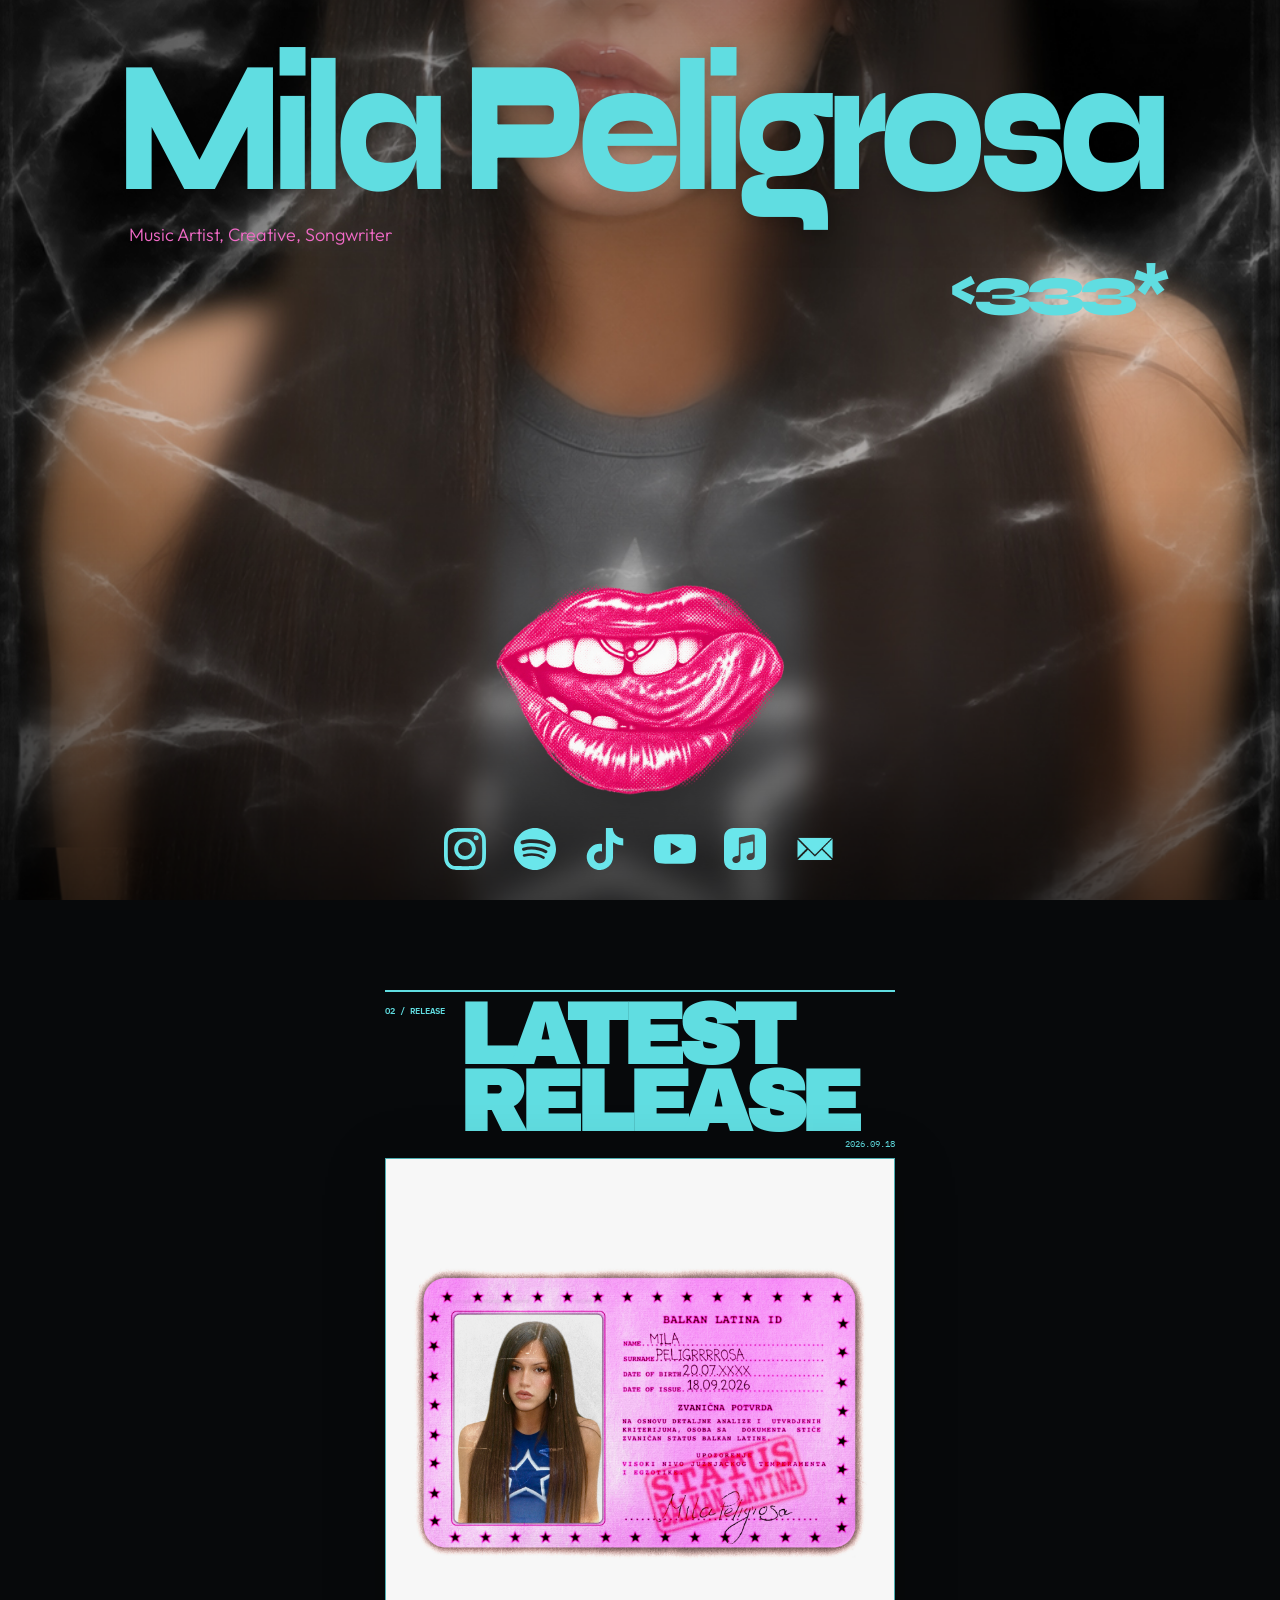
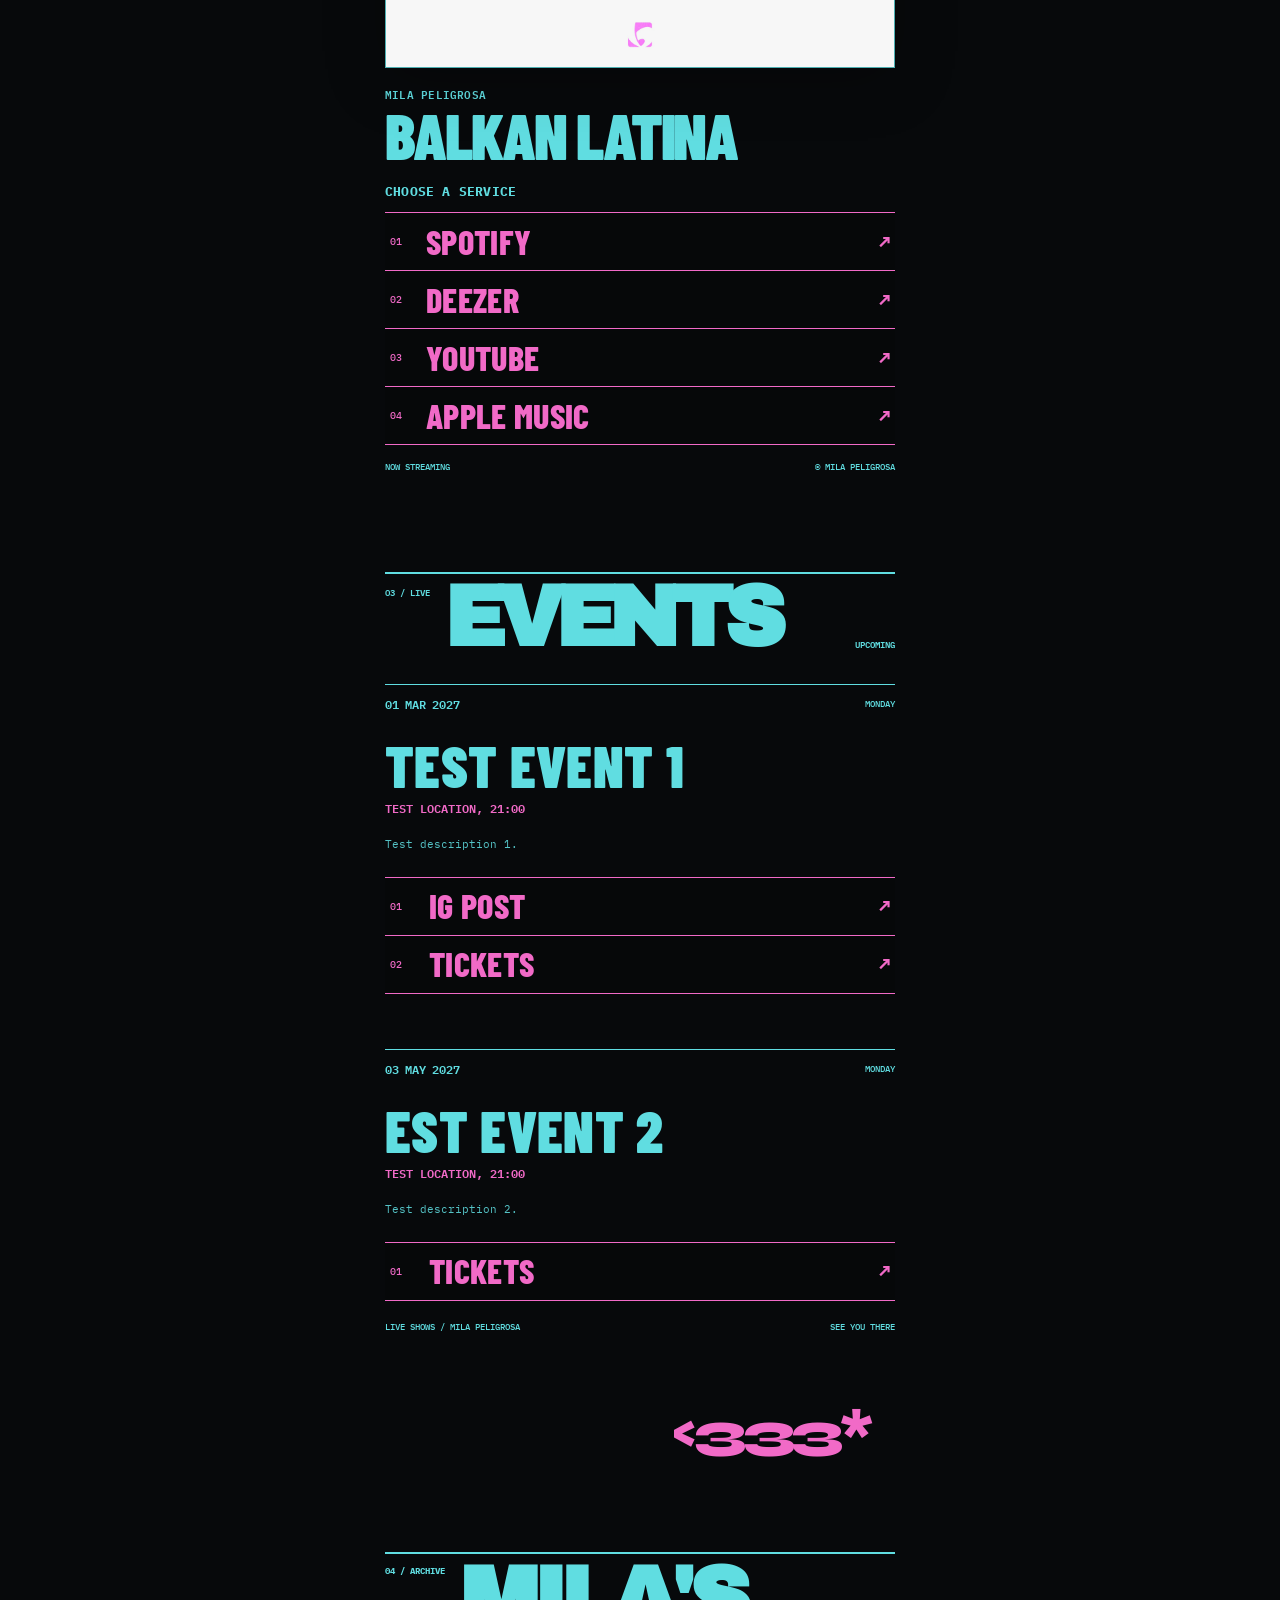
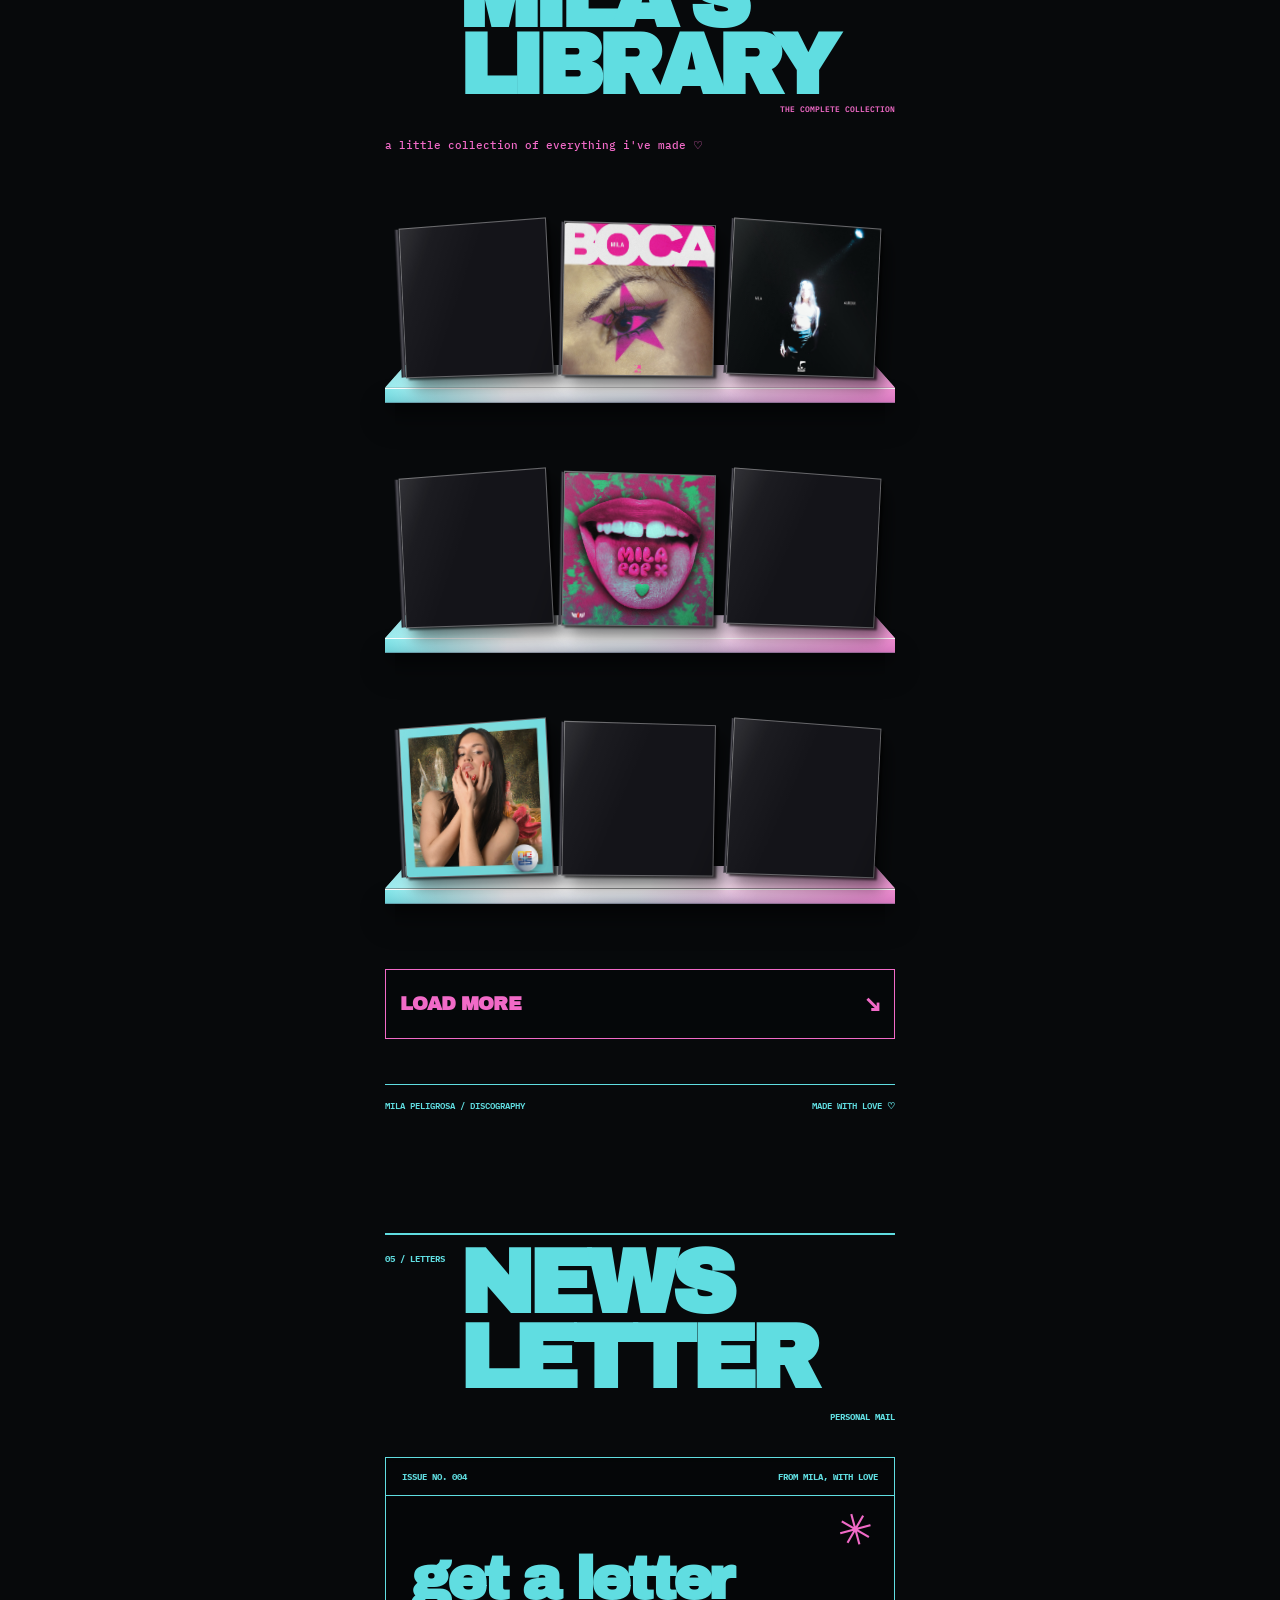
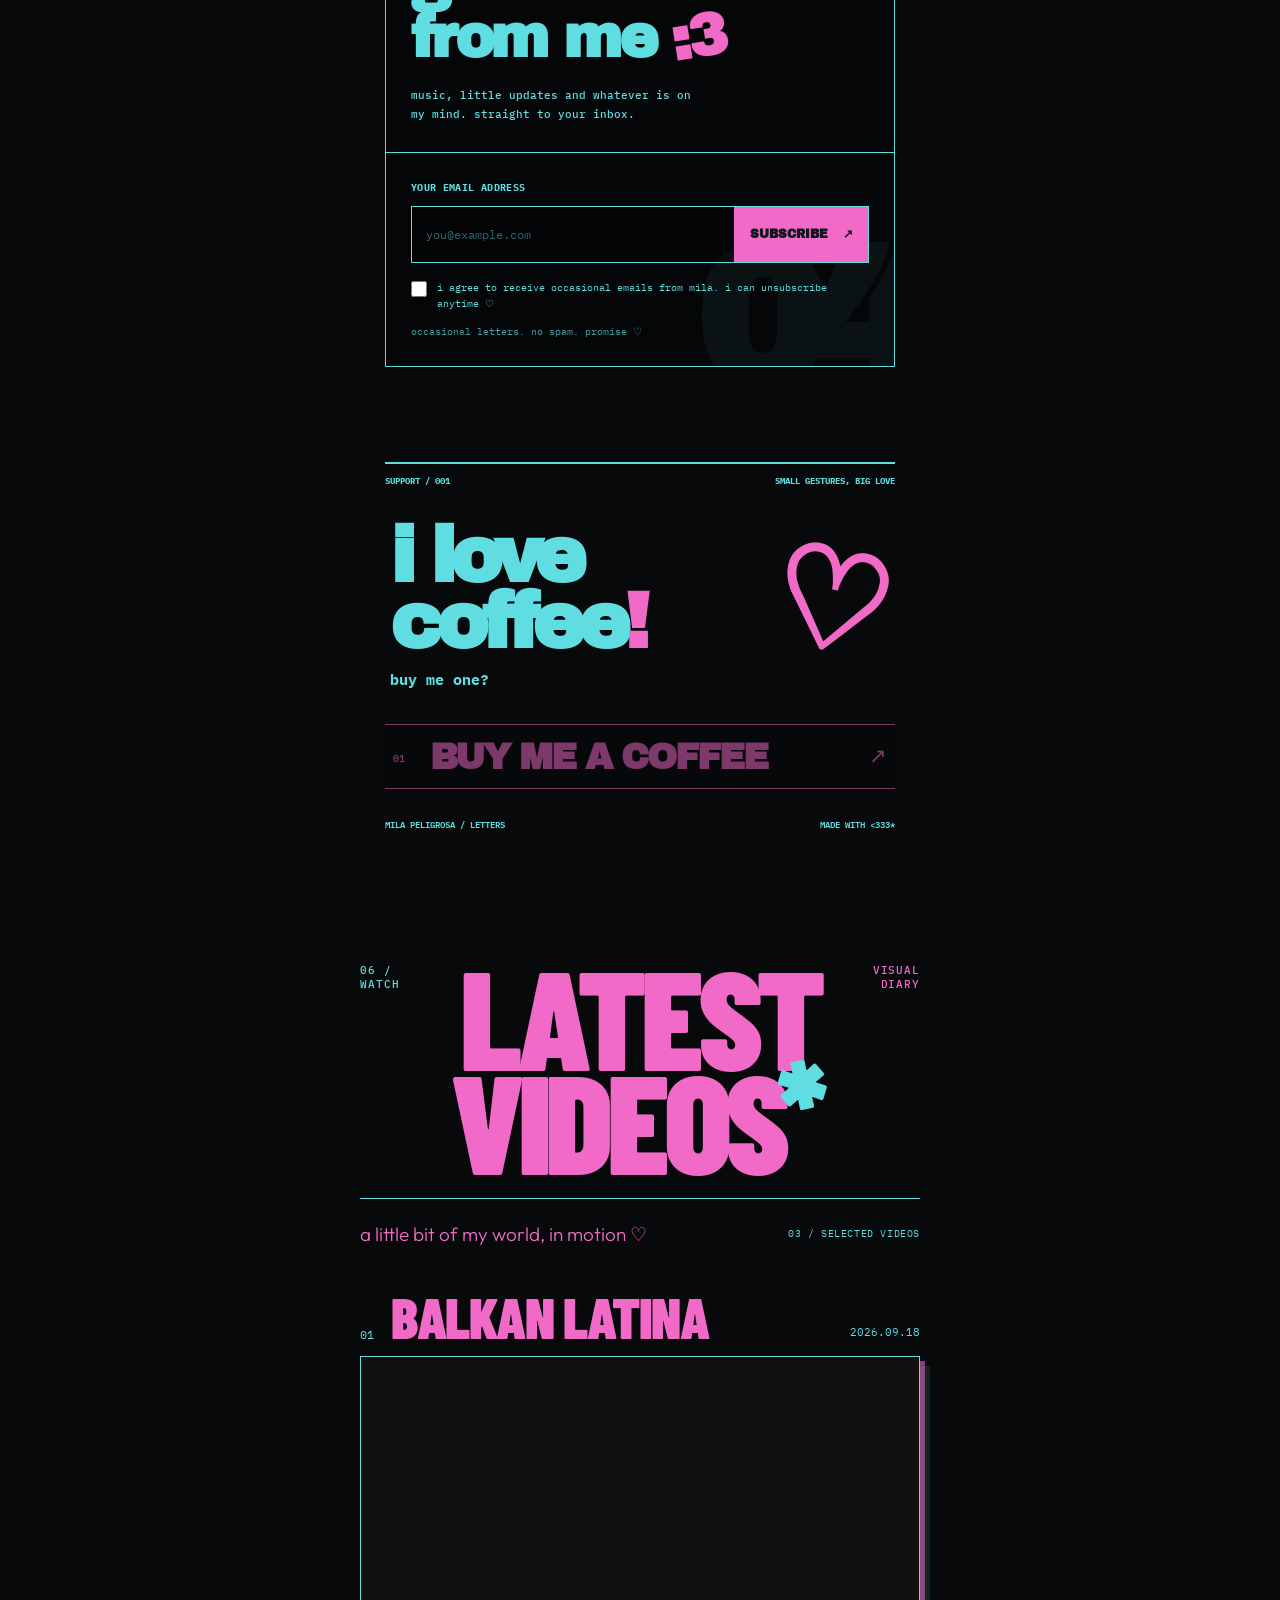
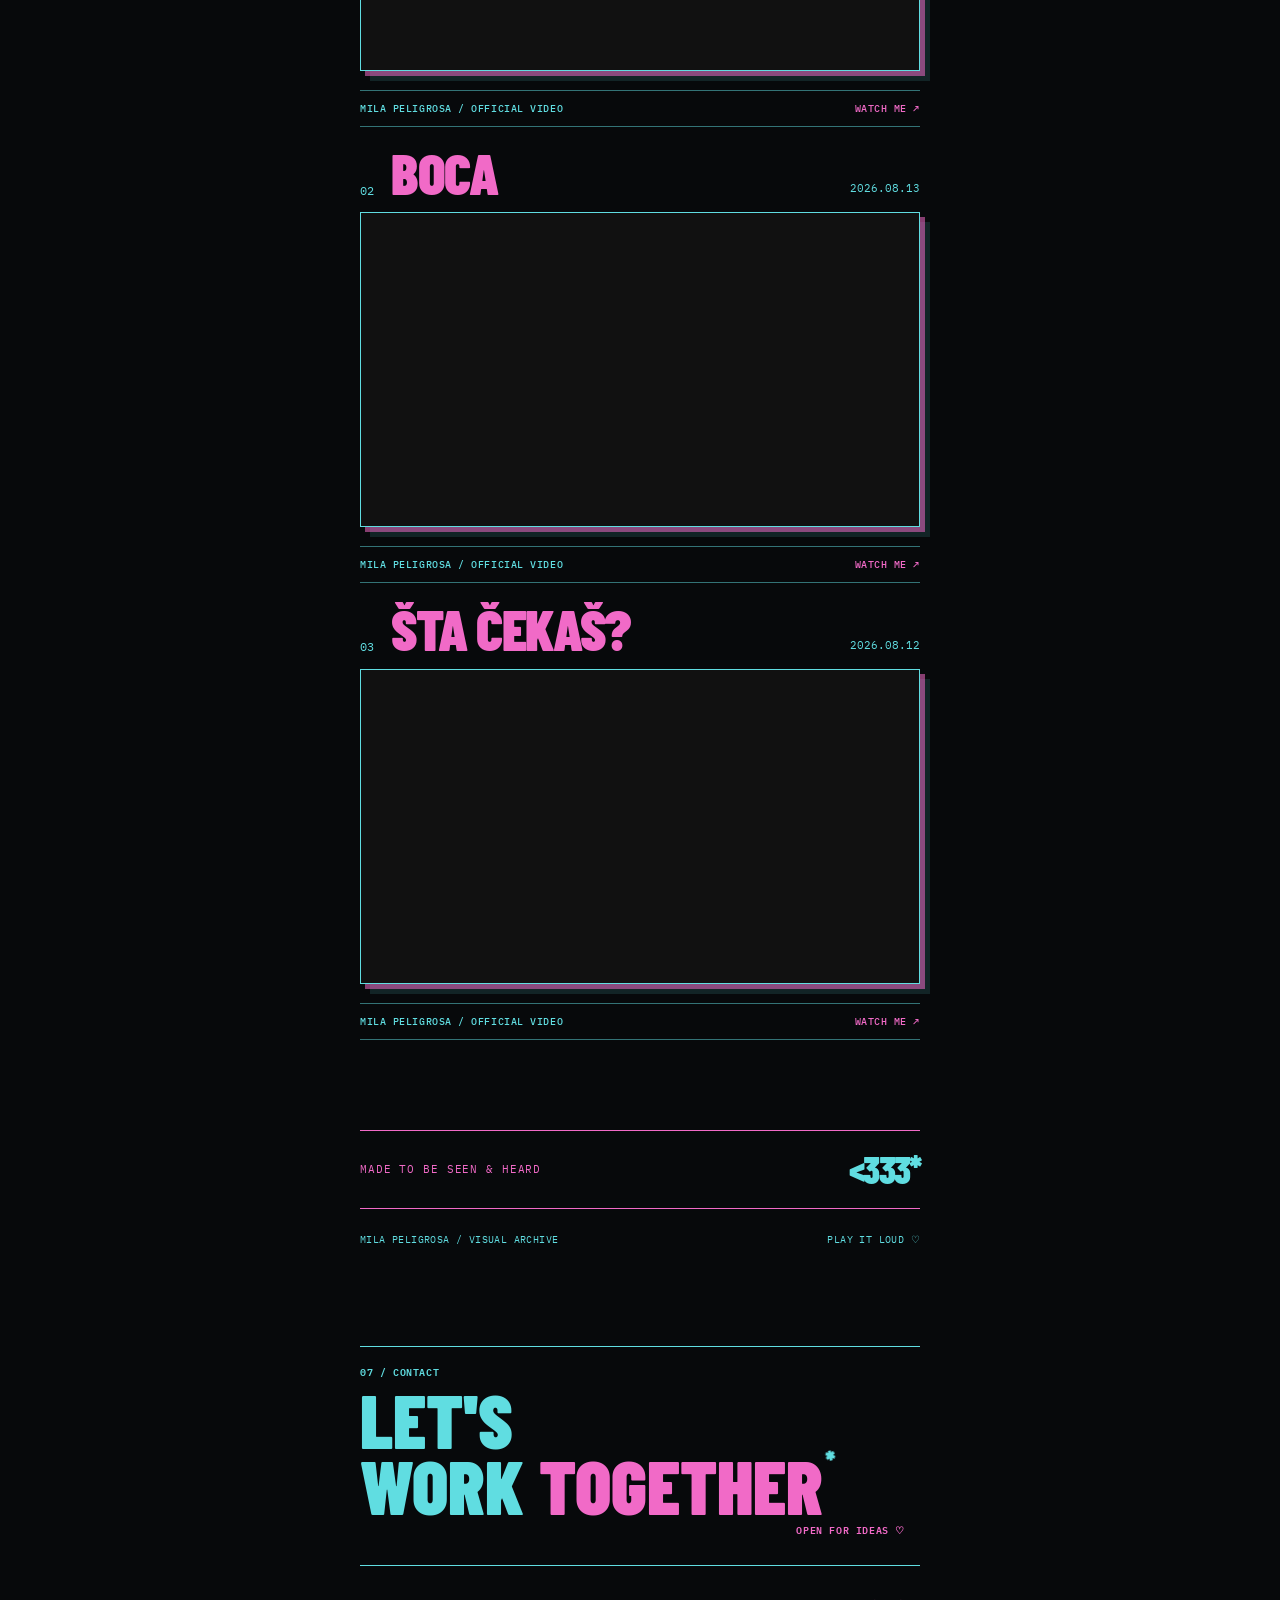
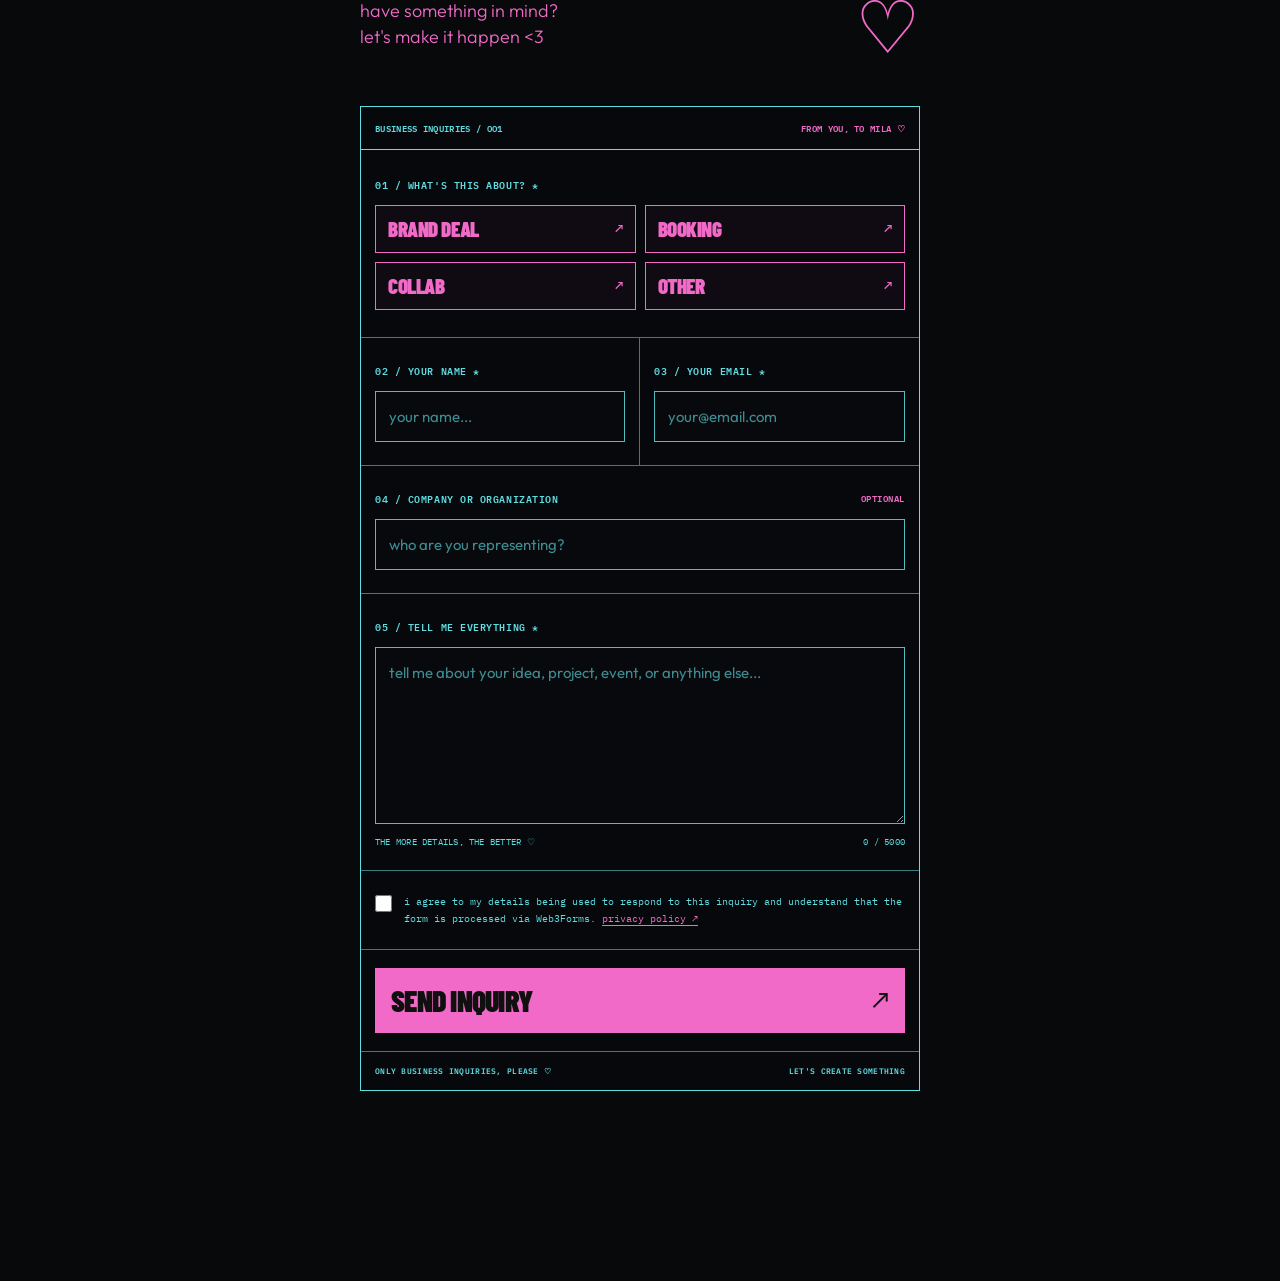
==== commit 6513709e: "1.1" ====
--- a/index.html
+++ b/index.html
@@ -12,8 +12,8 @@
 <!-- OPEN GRAPH — SOCIAL MEDIA PREVIEW -->
 
 <meta property="og:type" content="website">
-<meta property="og:title" content="Mila Peligrosa — Official Website">
-<meta property="og:description" content="Music Artist, Creative, Songwriter ♡">
+<meta property="og:title" content="MILA PELIGROSA">
+<meta property="og:description" content="Music Artist, Creative, Songwriter">
 <meta property="og:url" content="https://milapeligrosa.com/">
 <meta property="og:image" content="https://milapeligrosa.com/img/og-pic.jpg">
 <meta property="og:image:width" content="1200">
@@ -23,8 +23,8 @@
 <!-- X / TWITTER PREVIEW -->
 
 <meta name="twitter:card" content="summary_large_image">
-<meta name="twitter:title" content="Mila Peligrosa — Official Website">
-<meta name="twitter:description" content="Music Artist, Creative, Songwriter ♡">
+<meta name="twitter:title" content="MILA PELIGROSA">
+<meta name="twitter:description" content="Music Artist, Creative, Songwriter">
 <meta name="twitter:image" content="https://milapeligrosa.com/img/og-pic.jpg">
 
   
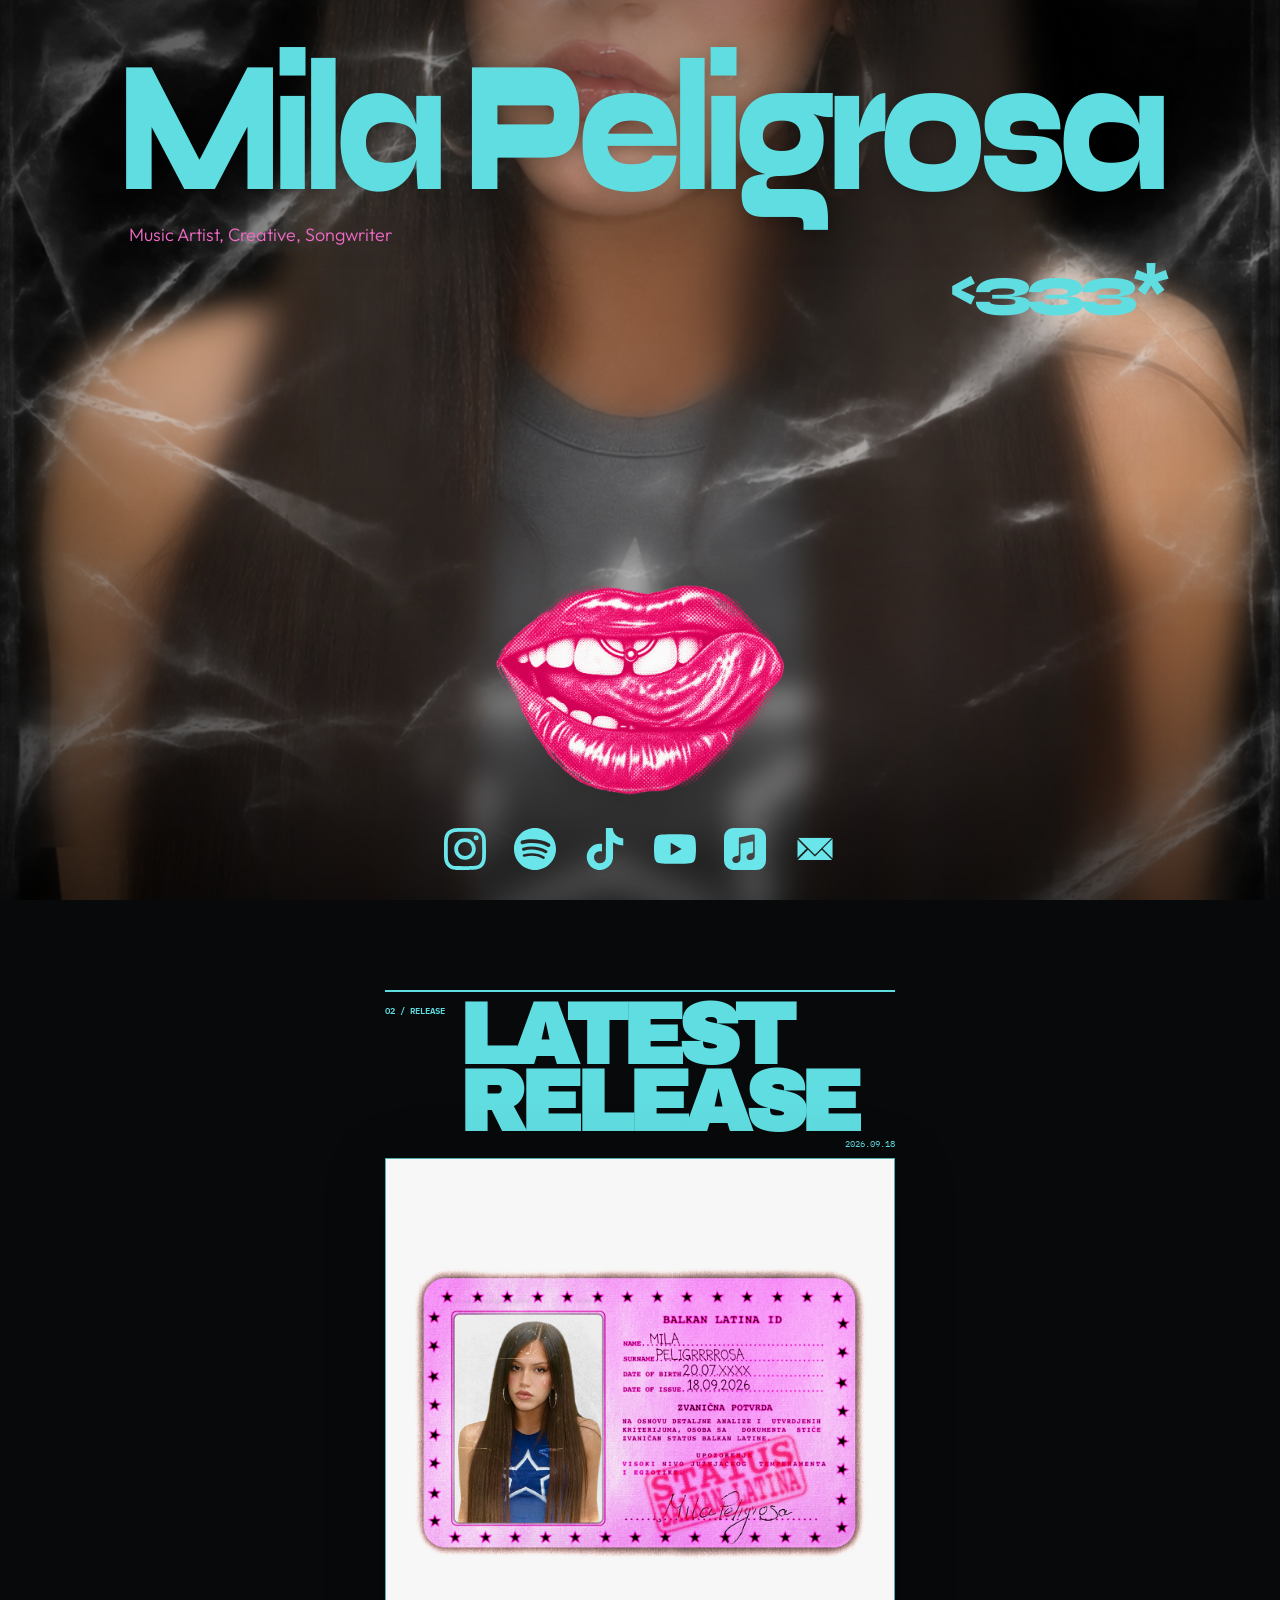
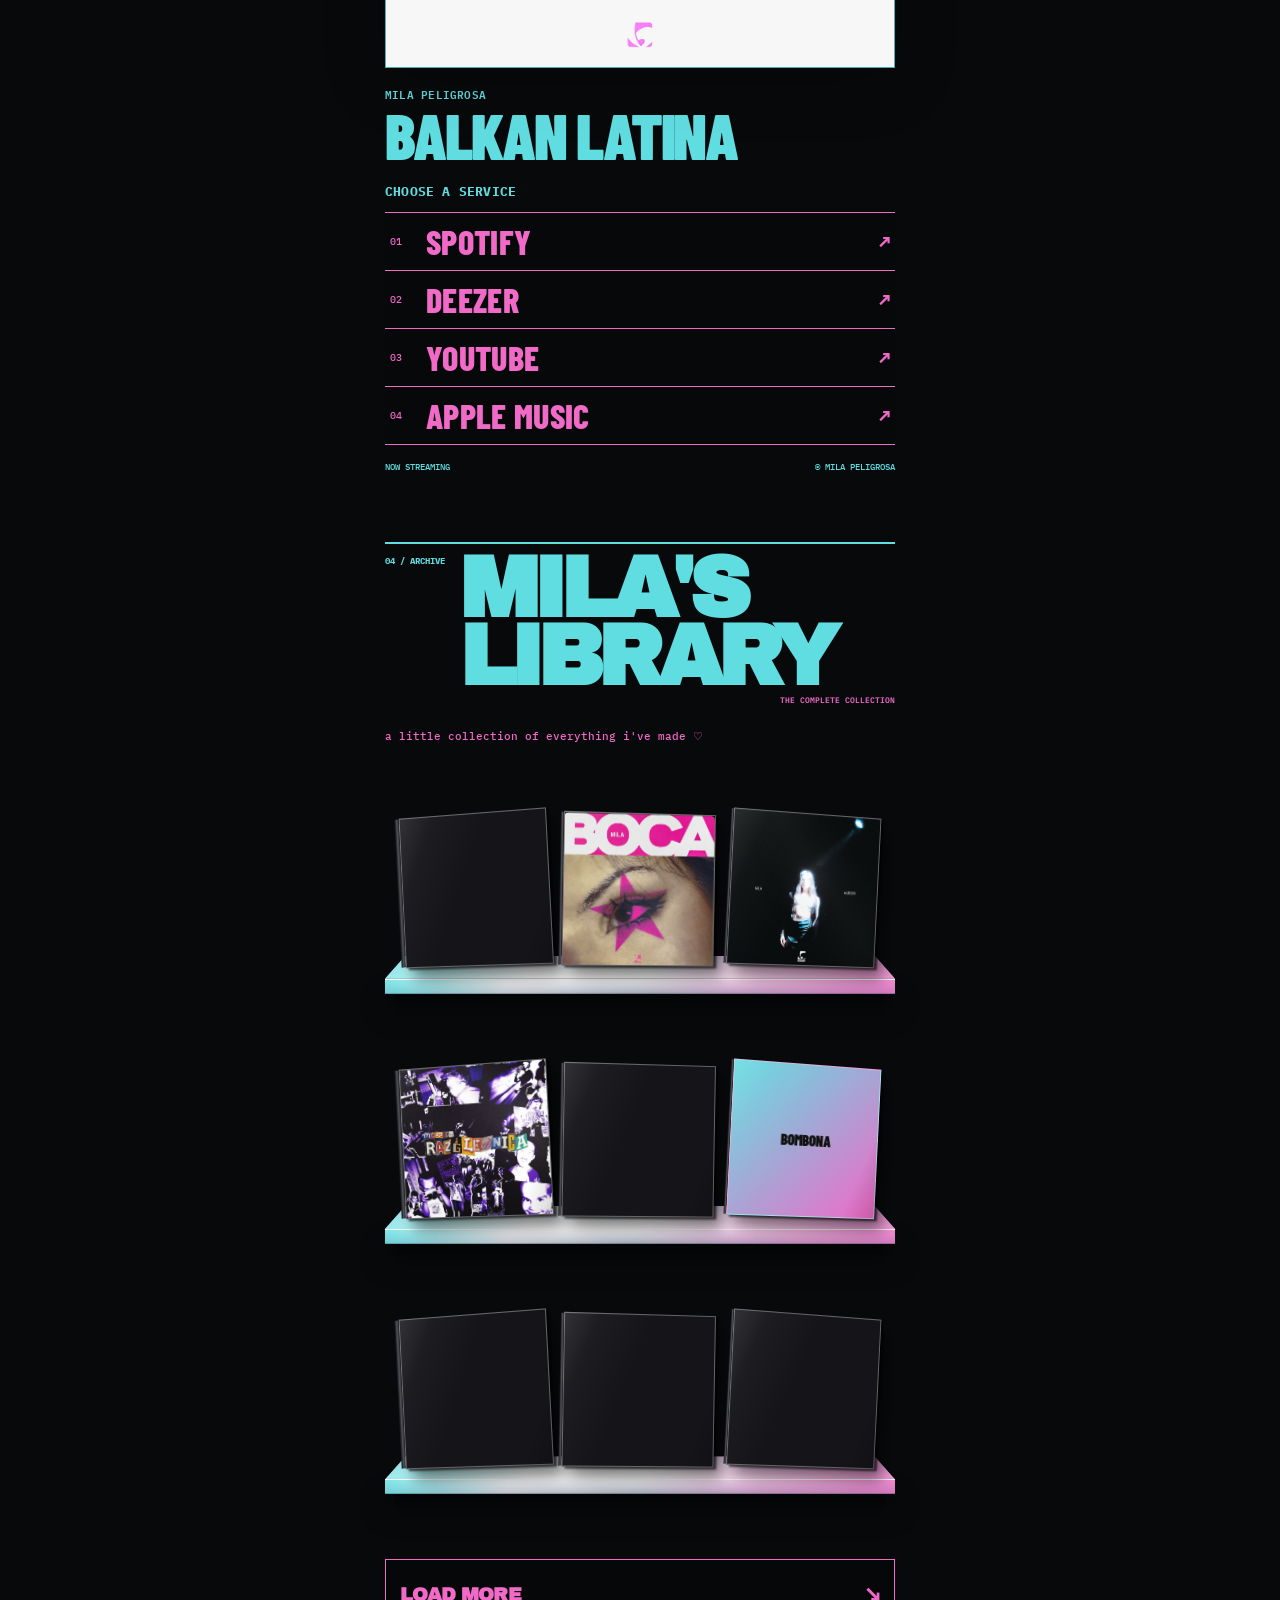
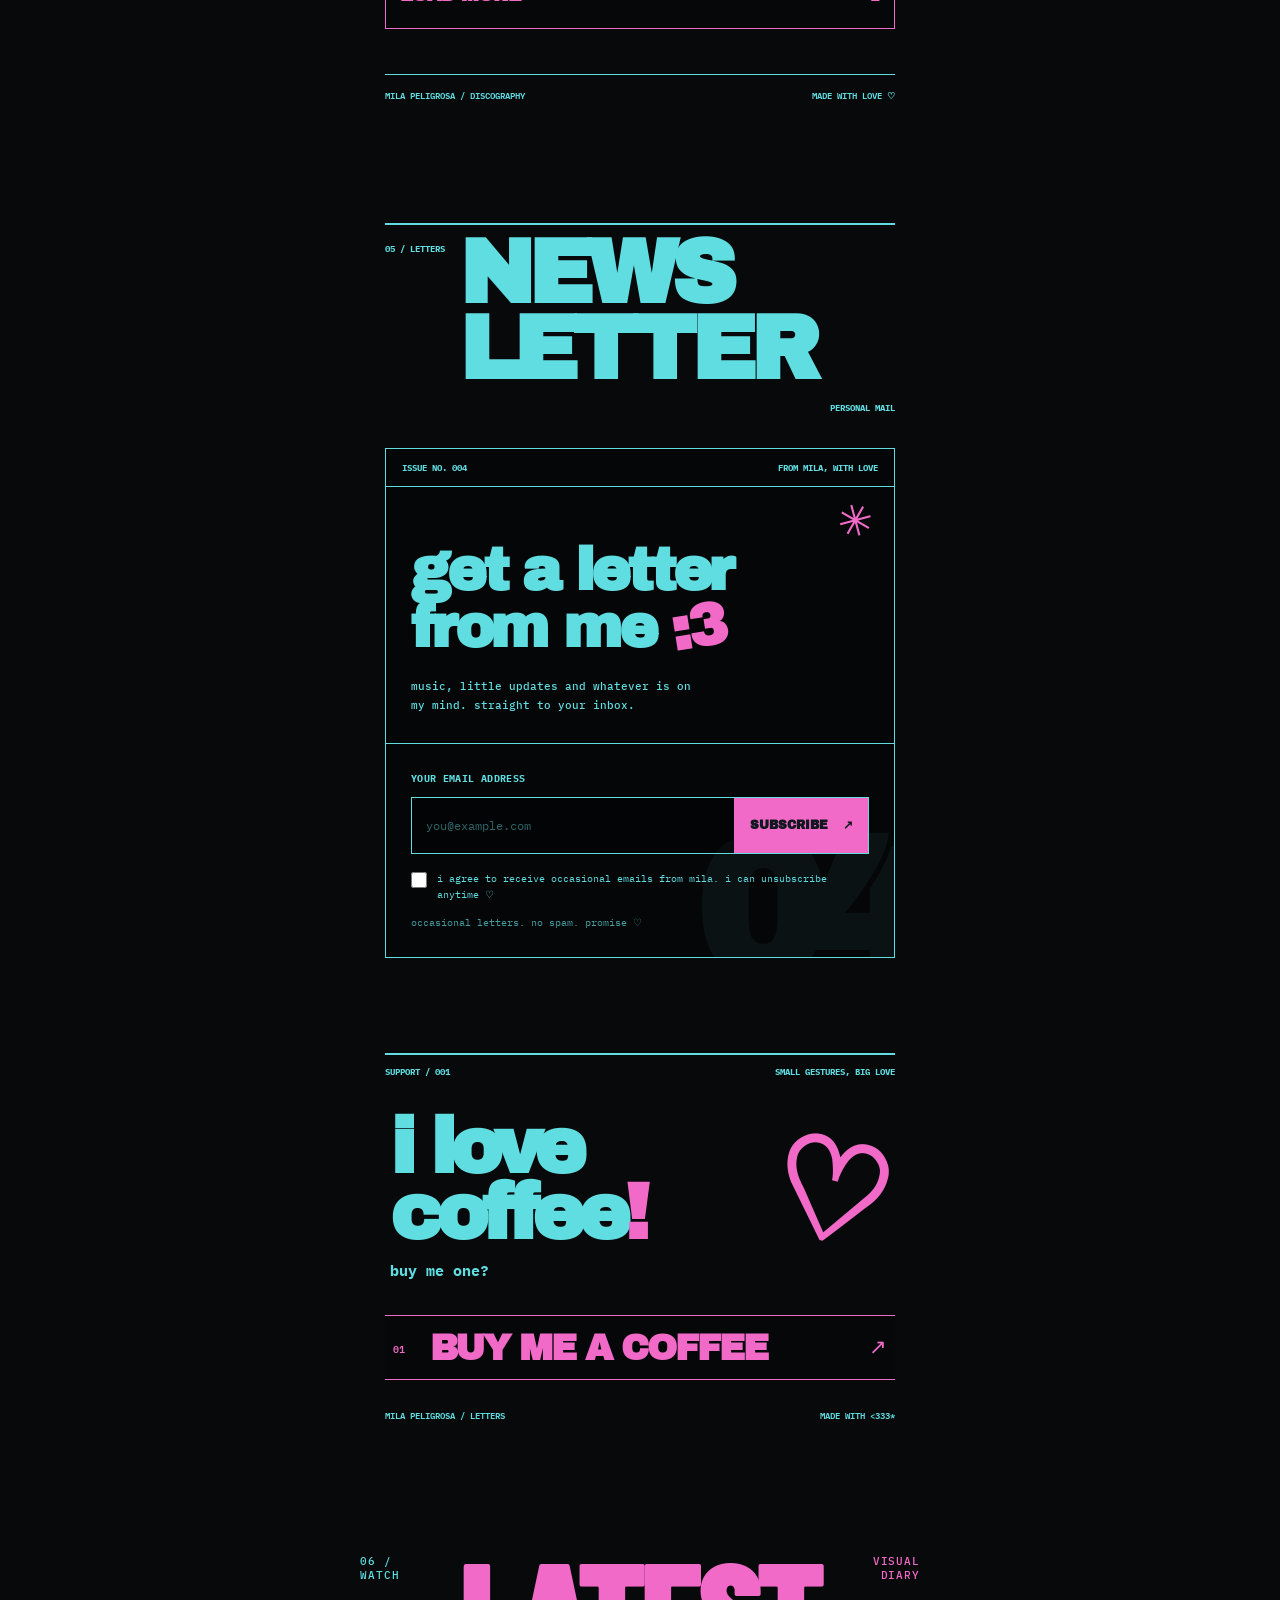
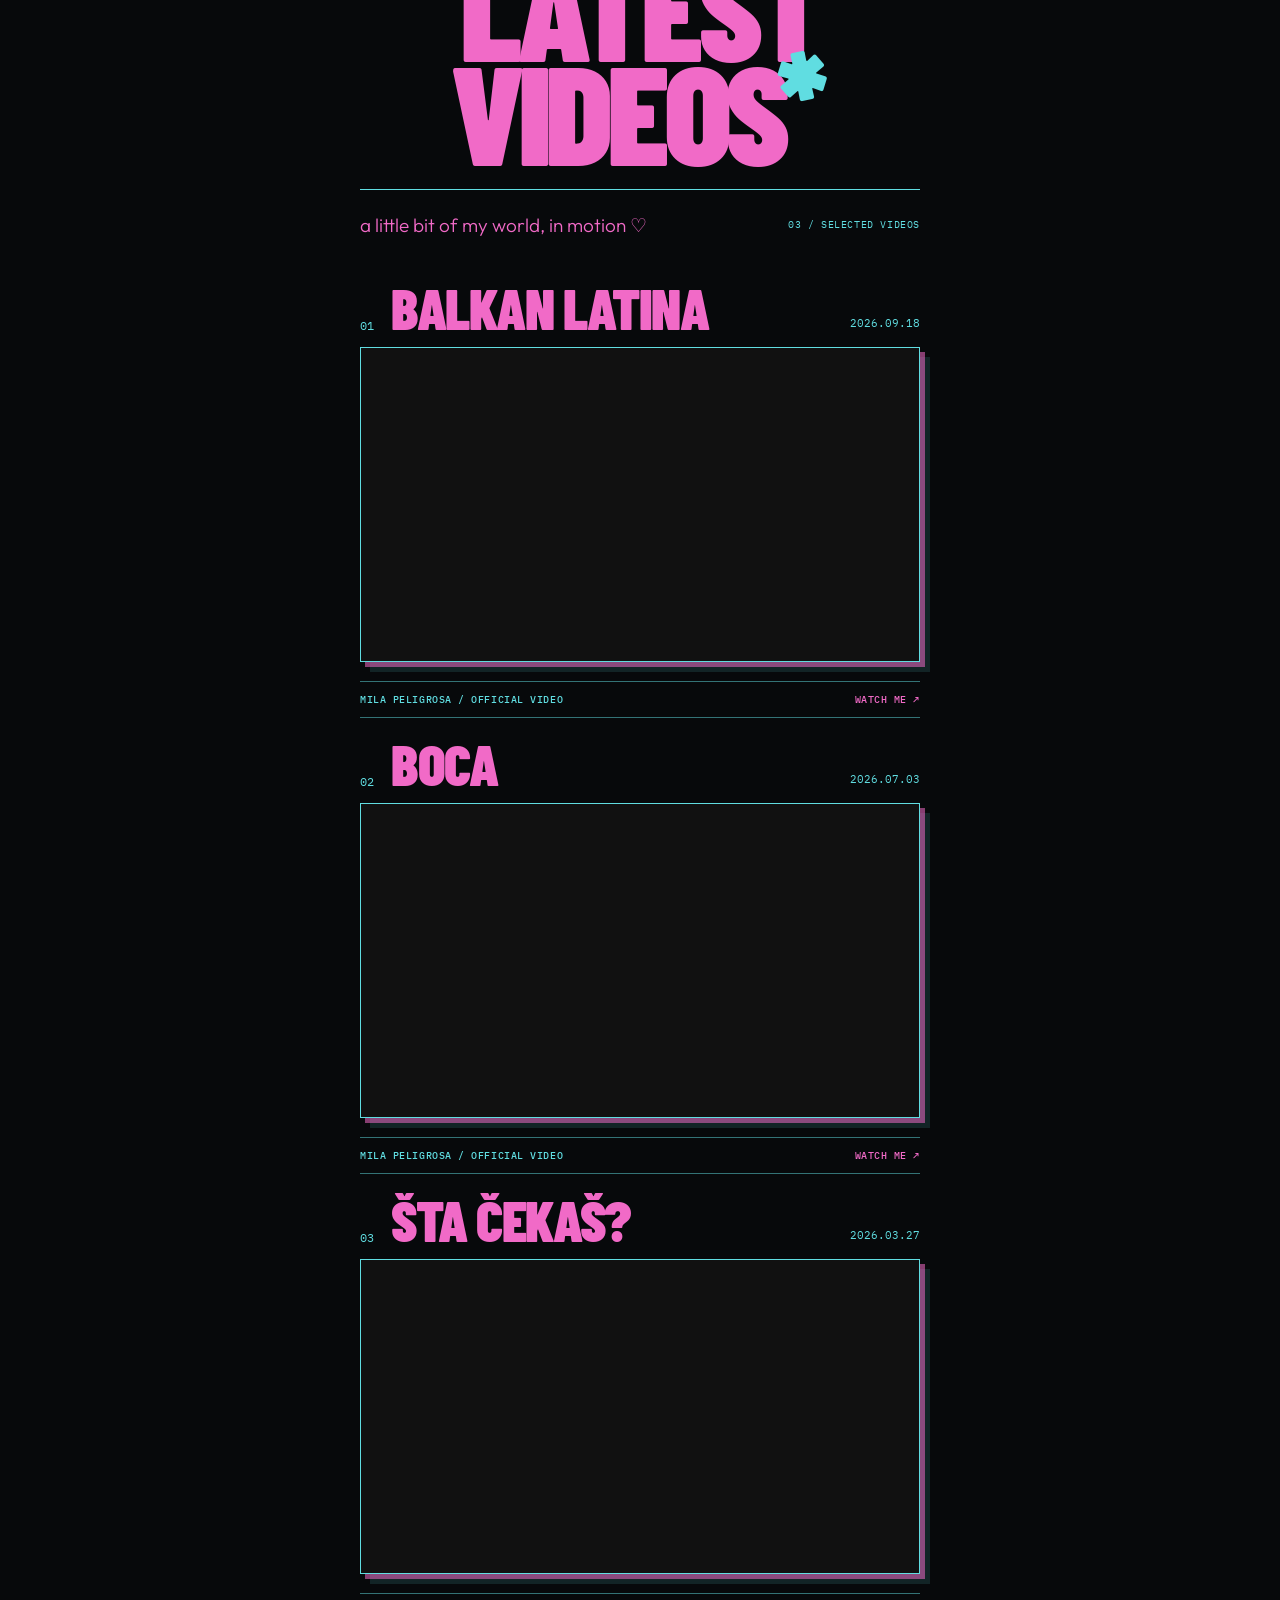
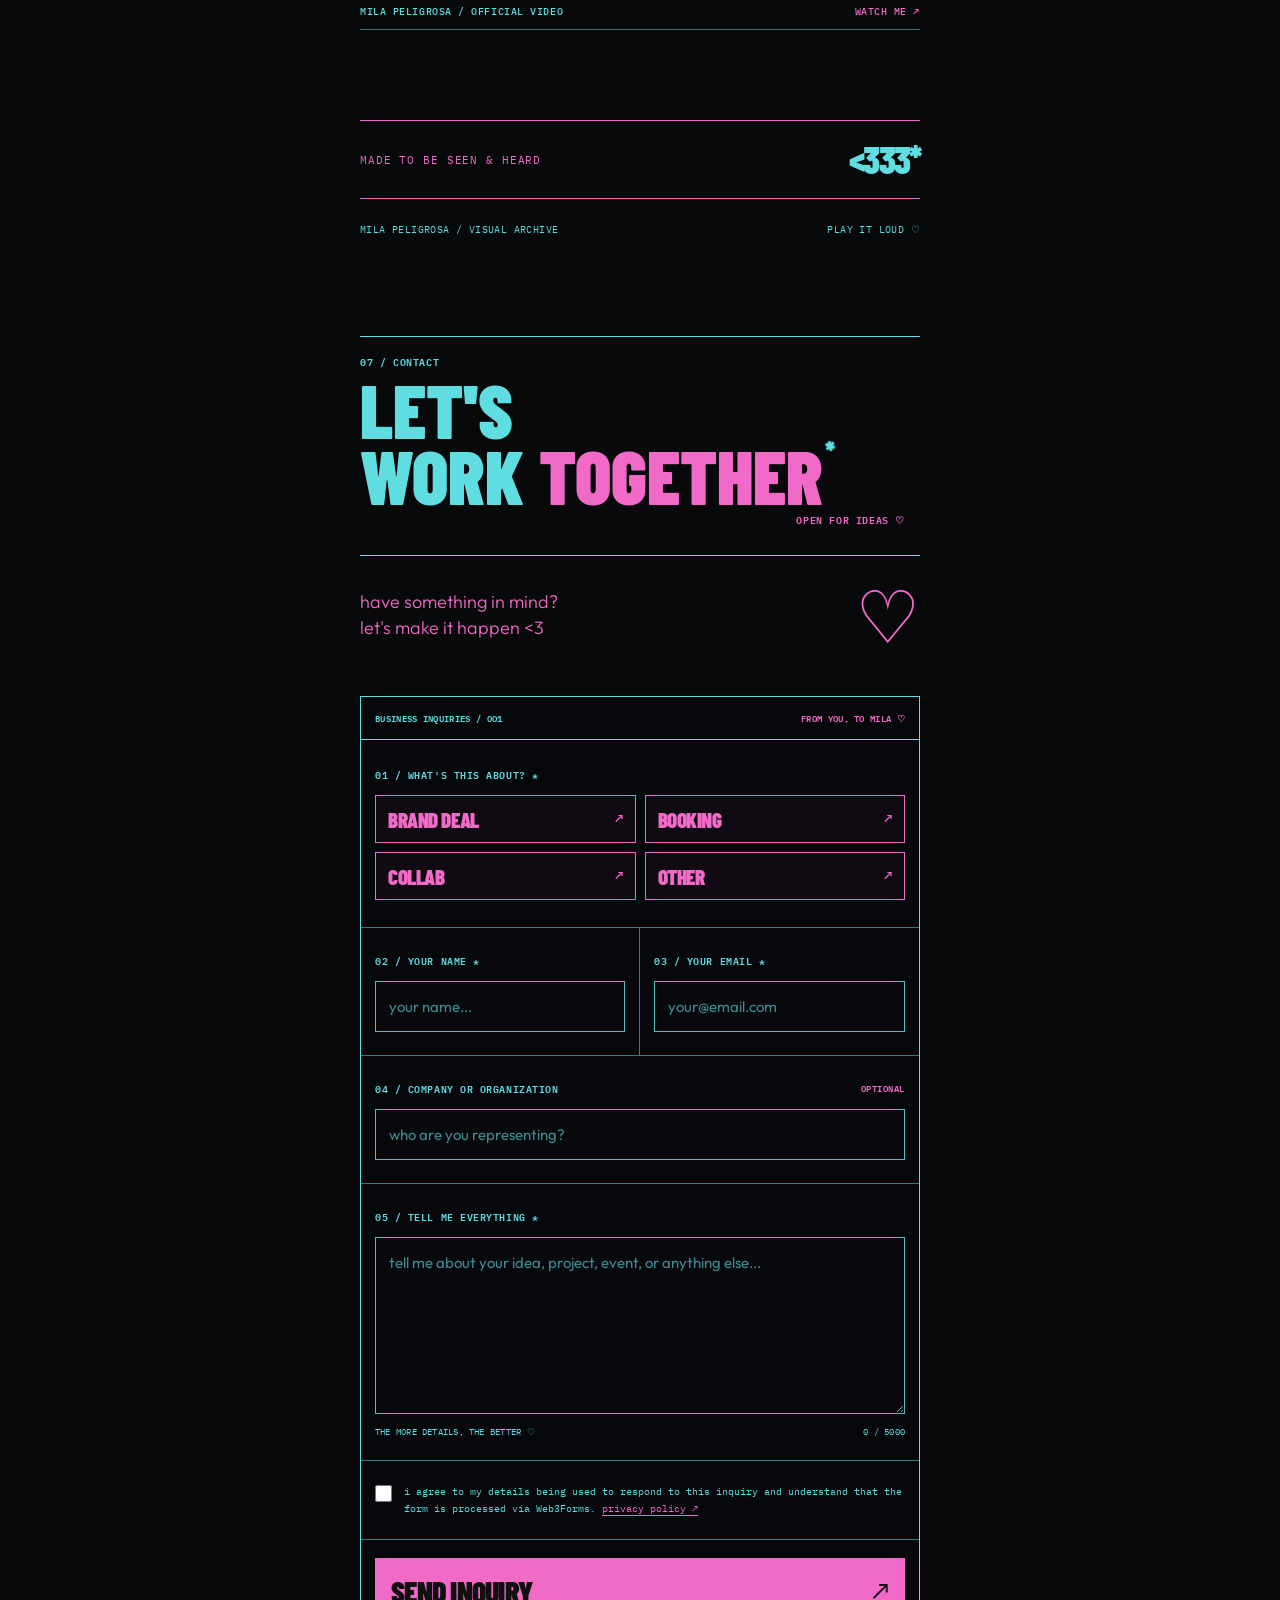
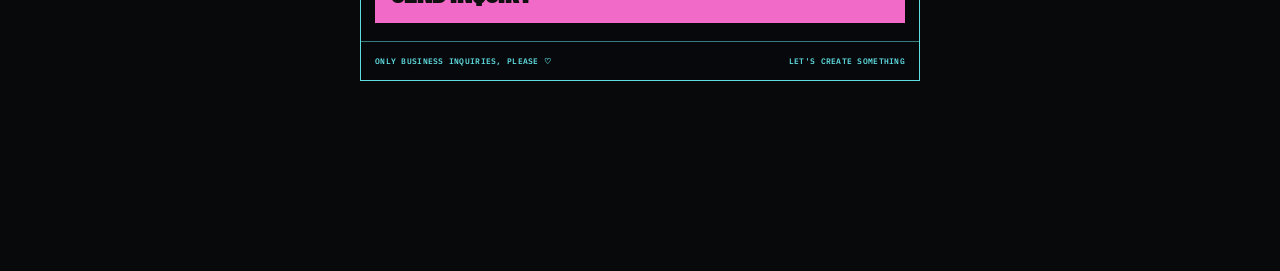
==== commit fff2c0c1: "eoewfj" ====
--- a/index.html
+++ b/index.html
@@ -228,7 +228,7 @@
       <a
         class="hero__social"
         data-platform="youtube"
-        href="#"
+        href="https://milapeligrosa.com"
         aria-label="YouTube"
         target="_blank"
         rel="noopener noreferrer"
--- a/css/style.css
+++ b/css/style.css
@@ -6087,7 +6087,24 @@
   :root {
     /* ALSÓ KITAKARÁS MAGASSÁGA */
 
-    --footer-block-height: 97px; /* ← ÁLLÍTÓ */
-  }
-
-}
+    --footer-block-height: 105px; /* ← ÁLLÍTÓ */
+  }
+
+}
+
+
+
+/* ==========================================
+   📱 iOS SAFARI — INPUT AUTO ZOOM FIX
+   MOBILE ONLY
+   ========================================== */
+
+@media screen and (max-width: 767px) {
+
+  input,
+  textarea,
+  select {
+    font-size: 16px !important;
+  }
+
+}
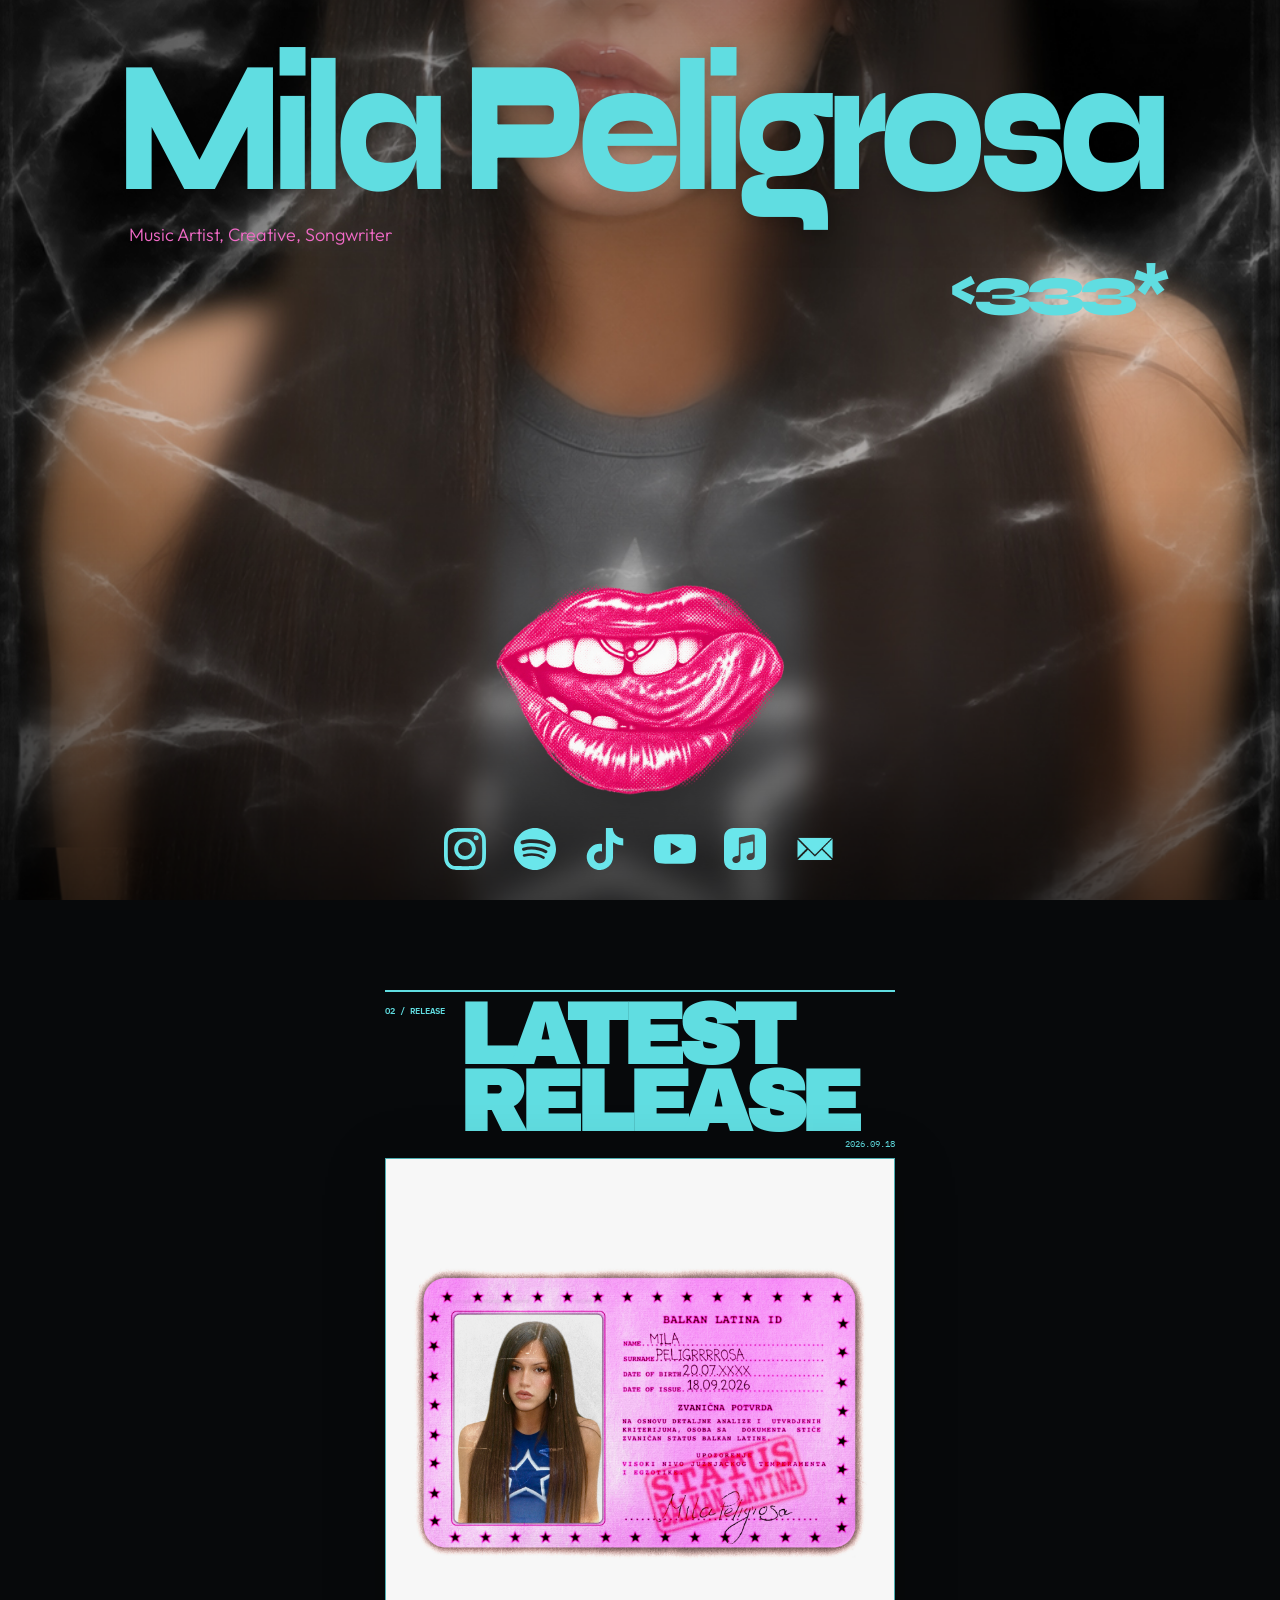
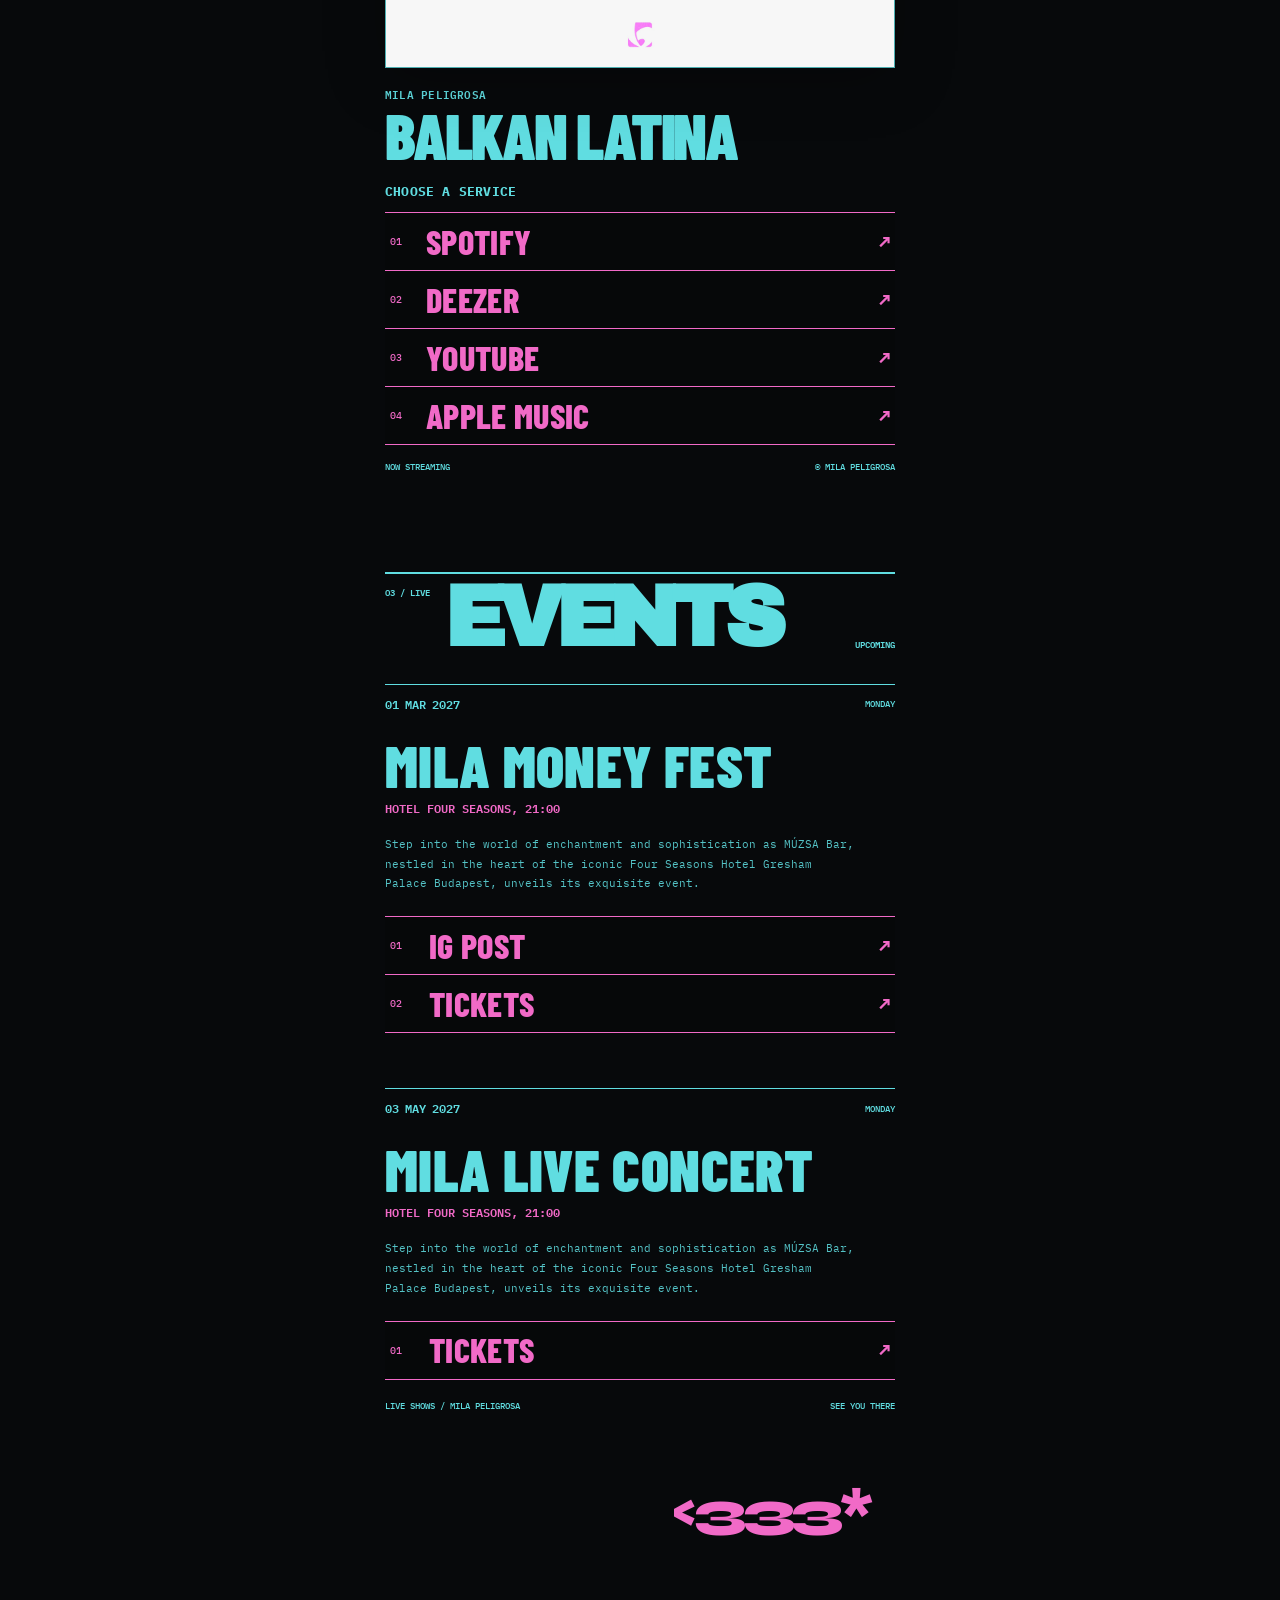
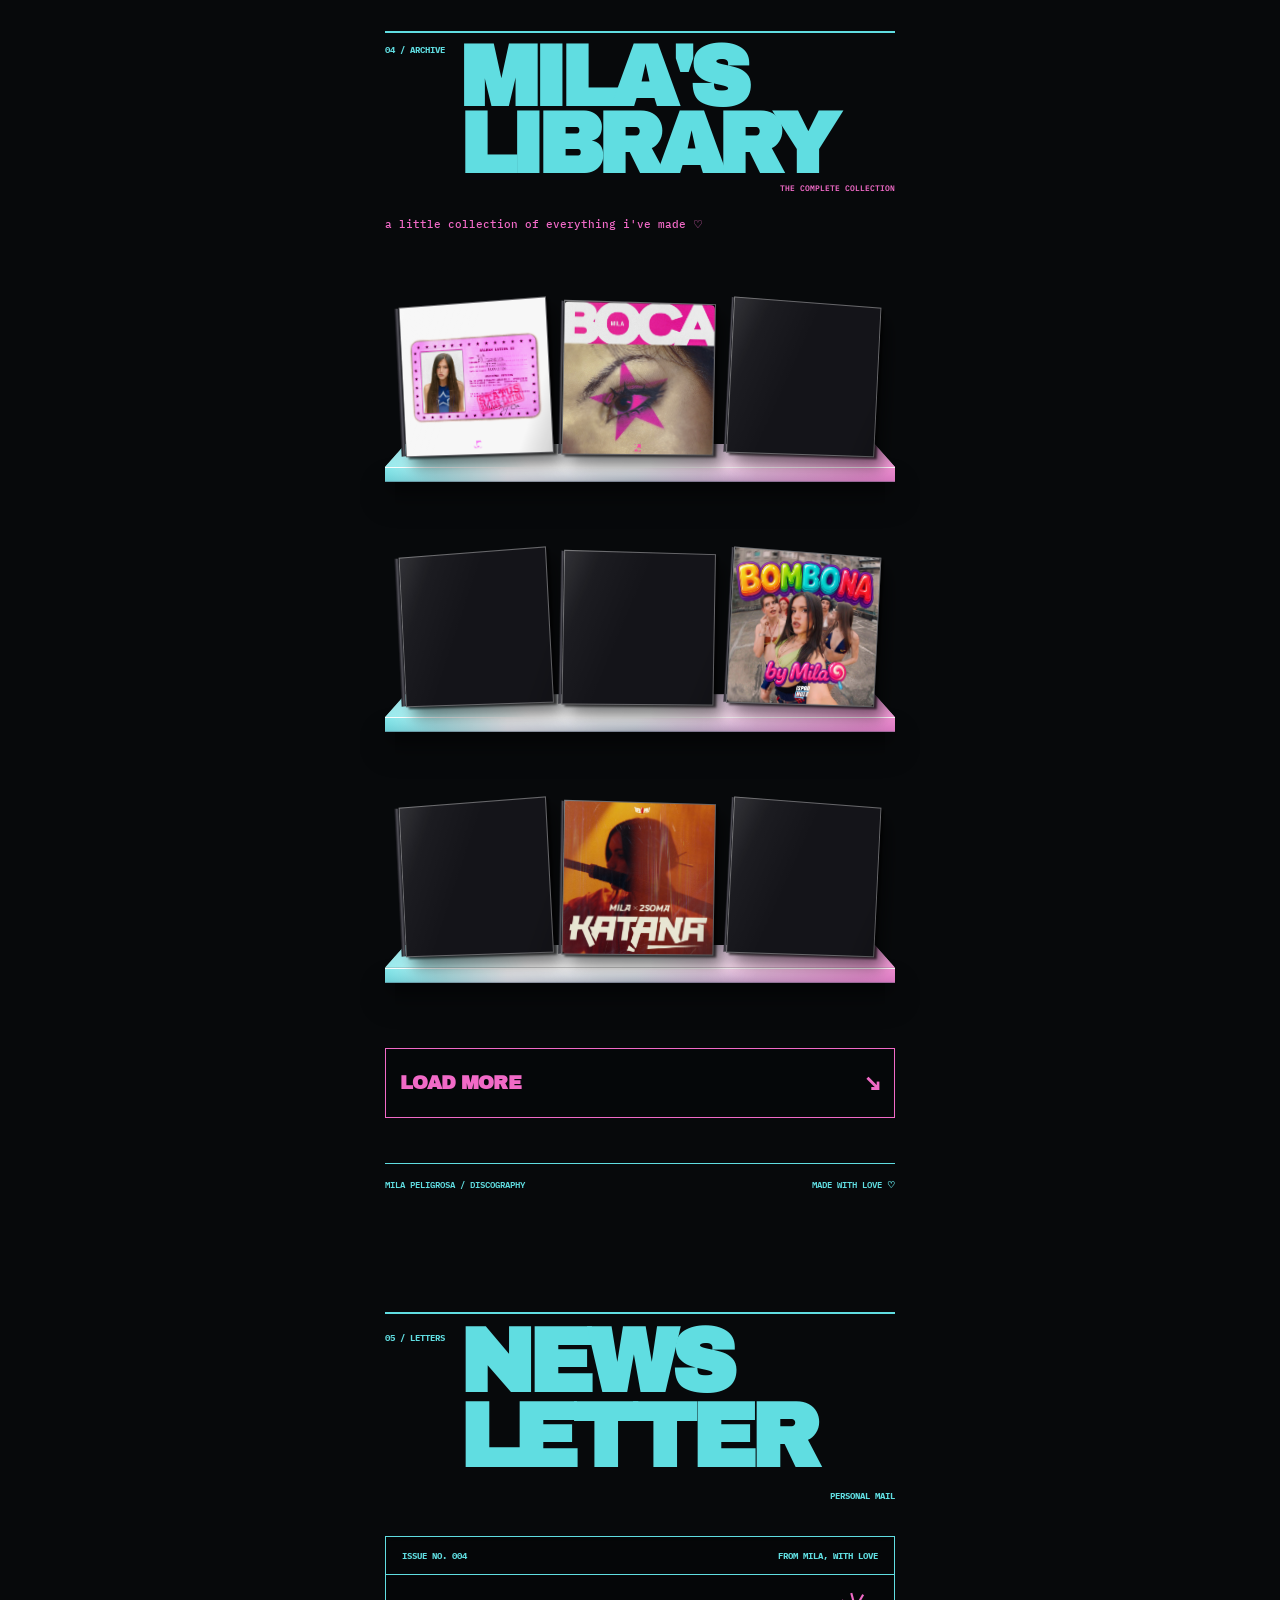
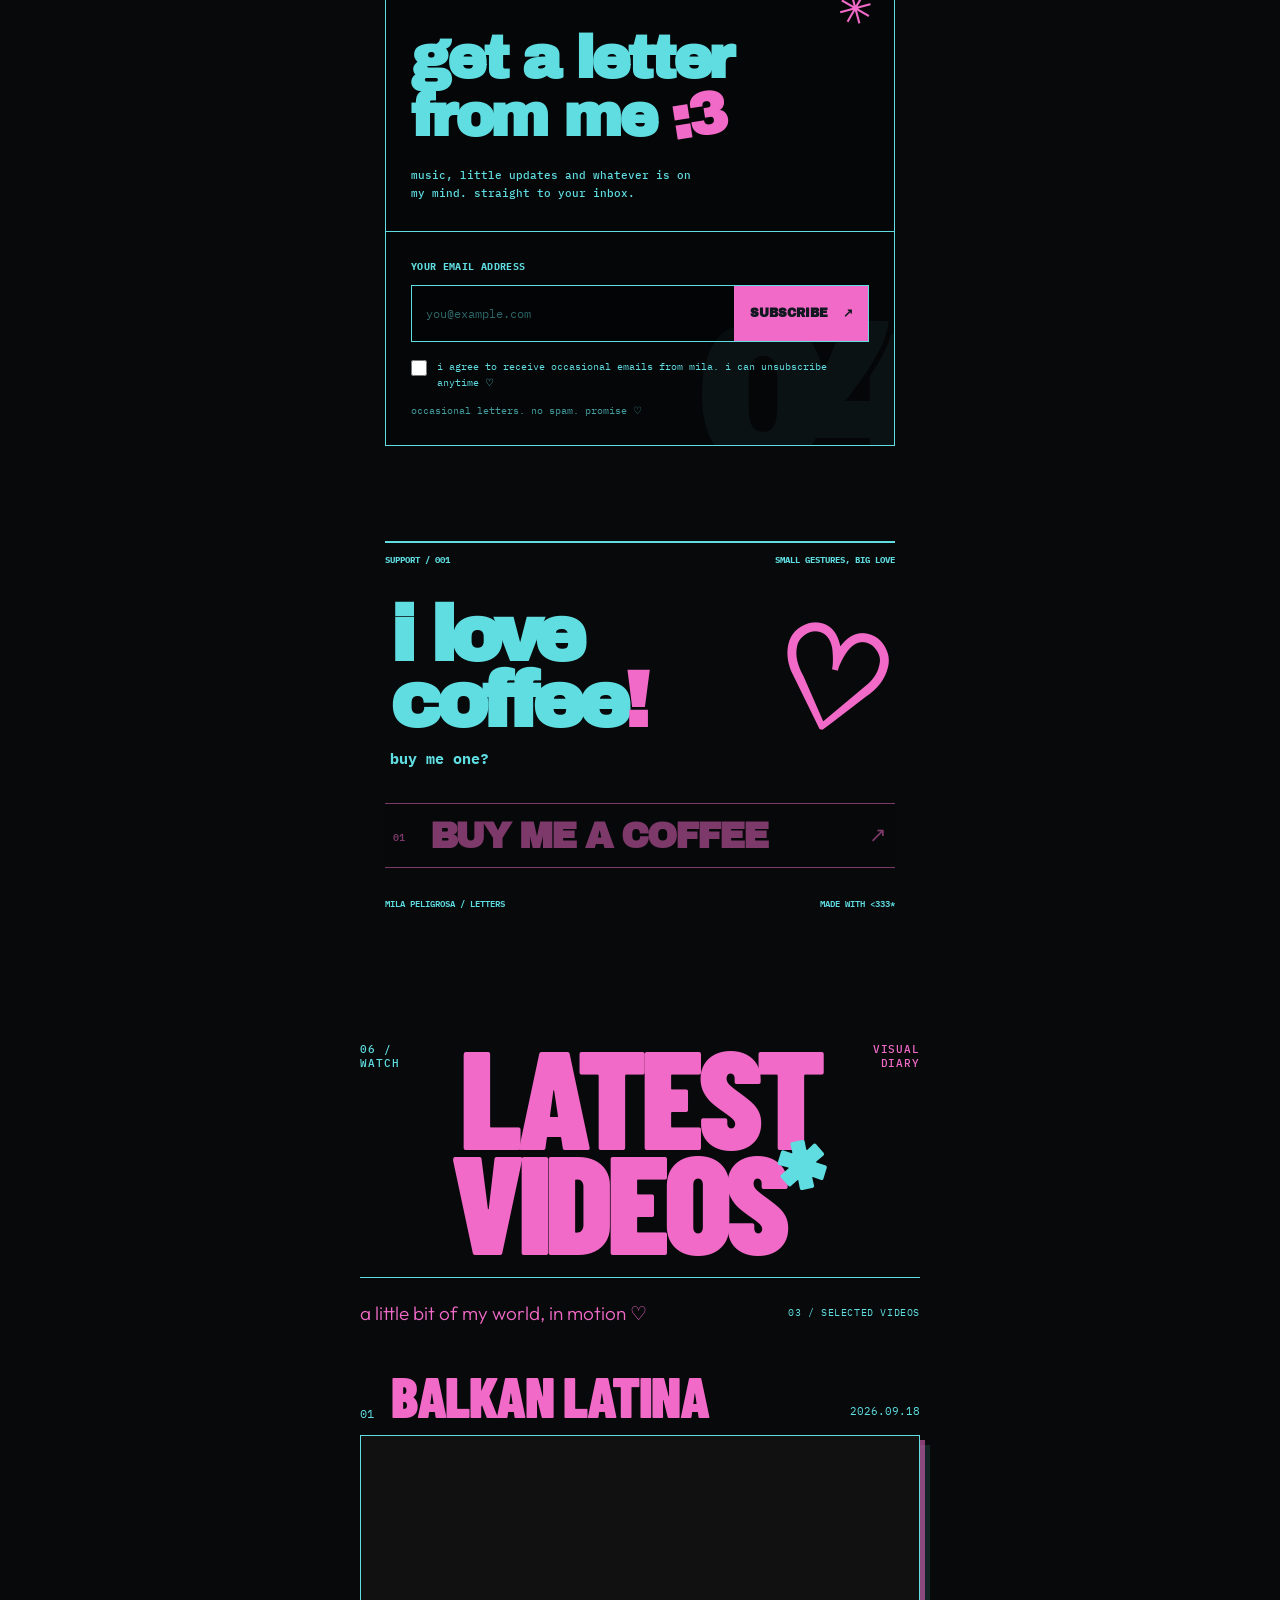
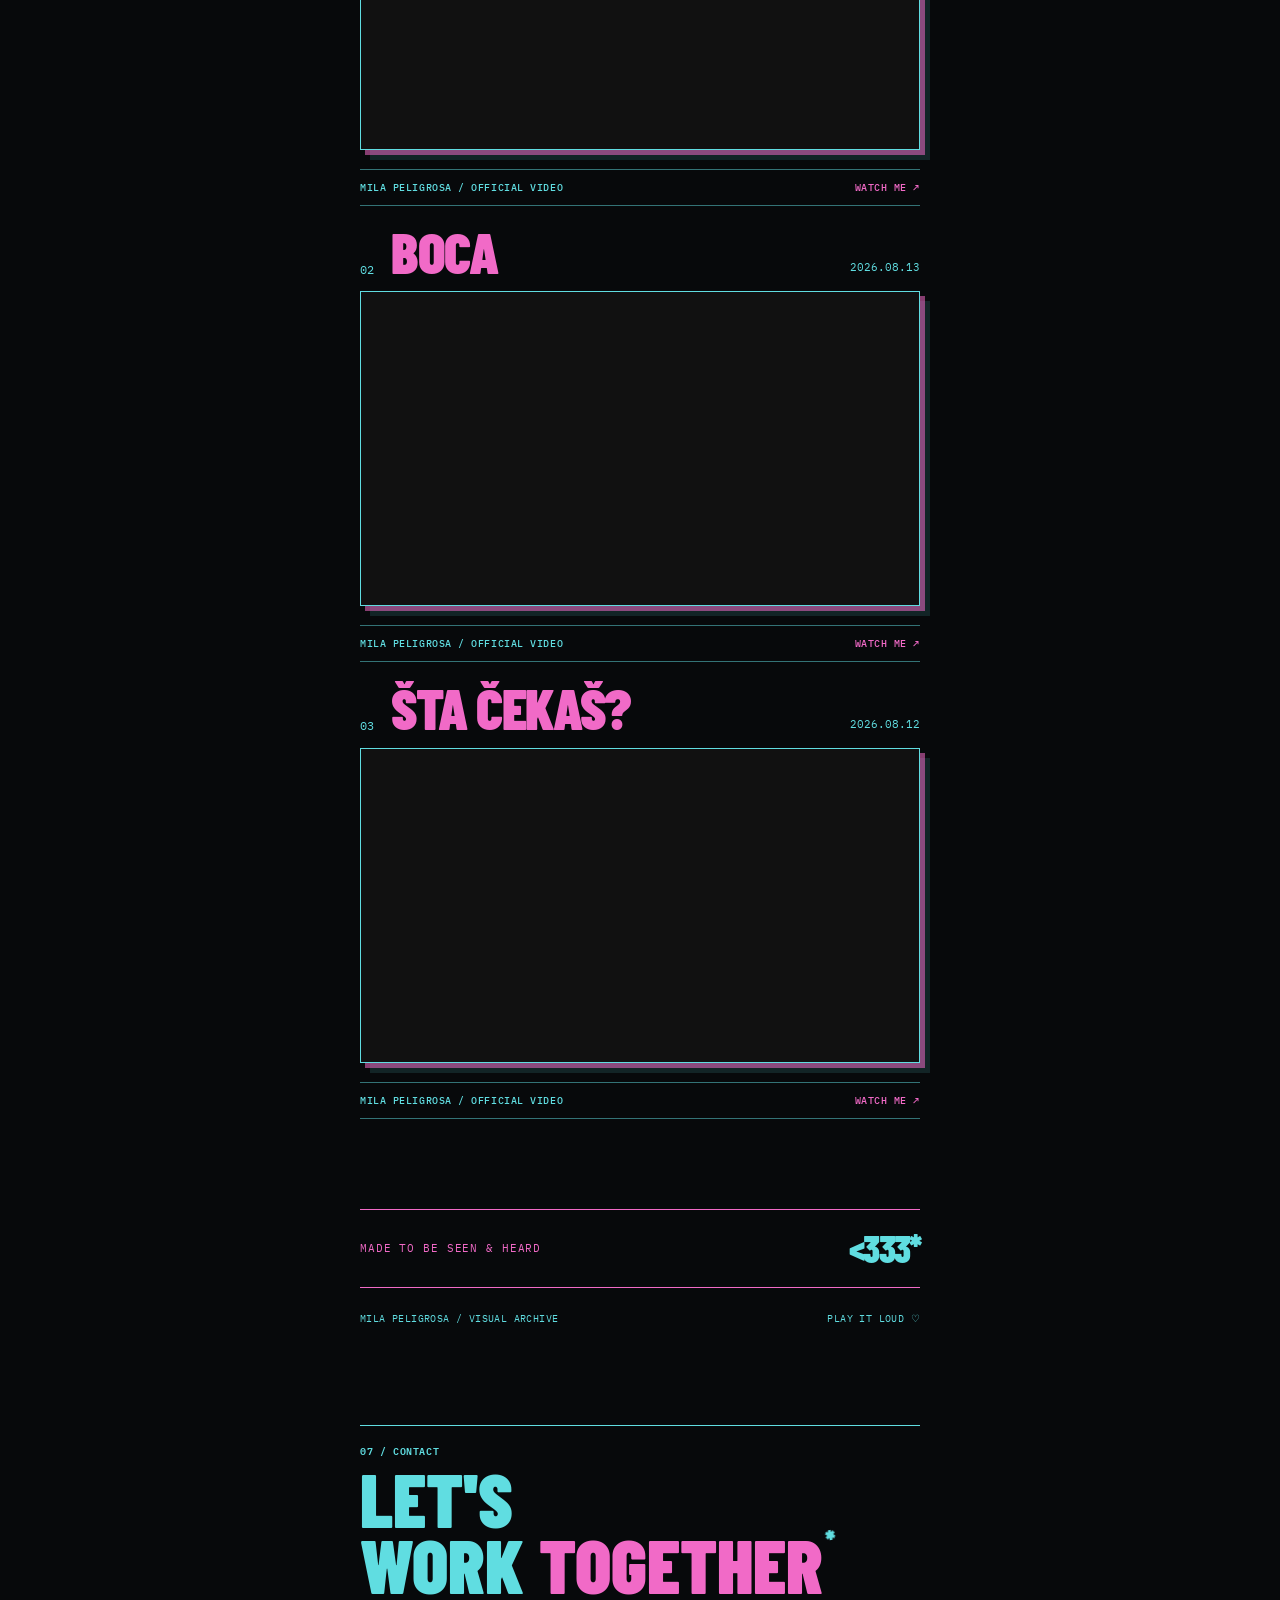
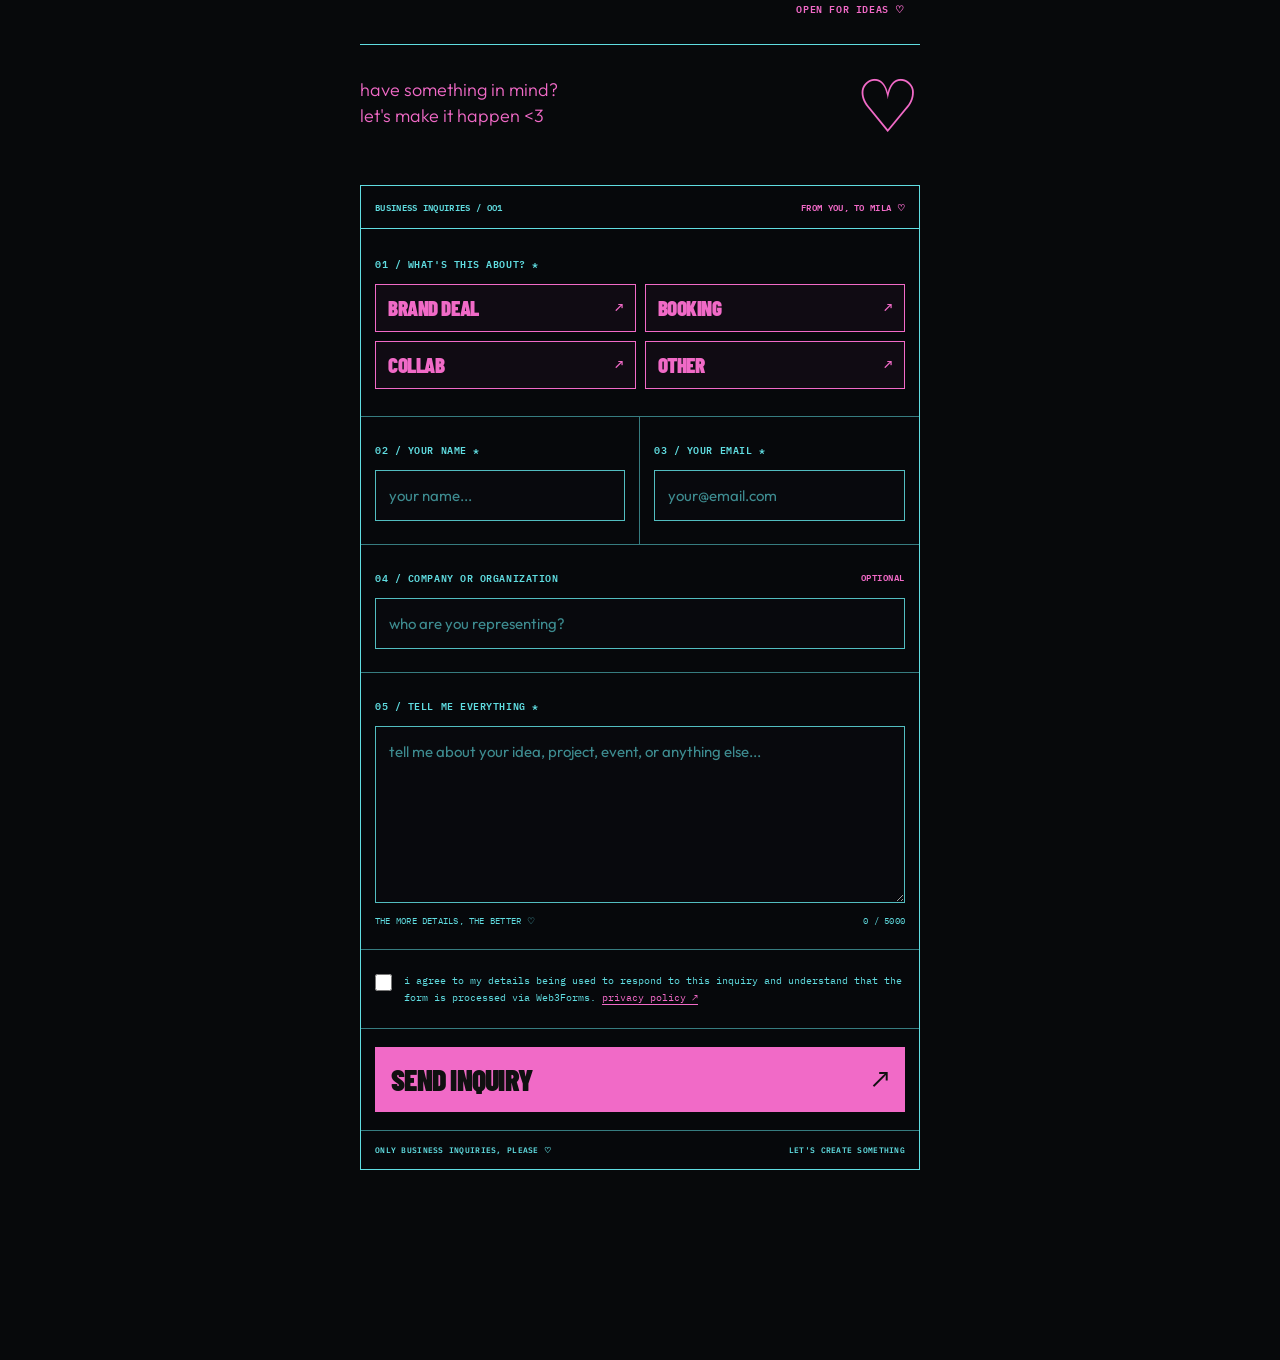
==== commit c78b80a5: "dw" ====
--- a/index.html
+++ b/index.html
@@ -6,49 +6,7 @@
   <meta name="theme-color" content="#101010">
   <meta name="description" content="Mila Peligrosa — music, releases and links.">
   <meta name="referrer" content="strict-origin-when-cross-origin">
-  <title>MILA PELIGROSA</title>
-  
-  
-<!-- OPEN GRAPH — SOCIAL MEDIA PREVIEW -->
-
-<meta property="og:type" content="website">
-<meta property="og:title" content="MILA PELIGROSA">
-<meta property="og:description" content="Music Artist, Creative, Songwriter">
-<meta property="og:url" content="https://milapeligrosa.com/">
-<meta property="og:image" content="https://milapeligrosa.com/img/og-pic.jpg">
-<meta property="og:image:width" content="1200">
-<meta property="og:image:height" content="630">
-<meta property="og:image:type" content="image/jpeg">
-
-<!-- X / TWITTER PREVIEW -->
-
-<meta name="twitter:card" content="summary_large_image">
-<meta name="twitter:title" content="MILA PELIGROSA">
-<meta name="twitter:description" content="Music Artist, Creative, Songwriter">
-<meta name="twitter:image" content="https://milapeligrosa.com/img/og-pic.jpg">
-
-  
-  
-<!-- MILA PELIGROSA — FAVICONS -->
-
-<link rel="icon" href="/favicon/favicon.ico" sizes="any">
-
-<link rel="icon" type="image/png" sizes="32x32"
-      href="/favicon/favicon-32x32.png">
-
-<link rel="icon" type="image/png" sizes="16x16"
-      href="/favicon/favicon-16x16.png">
-
-<link rel="apple-touch-icon"
-      href="/favicon/apple-touch-icon.png">
-
-<link rel="manifest"
-      href="/favicon/site.webmanifest">
-
-<meta name="theme-color" content="#60DDE1">
-
-  
-  
+  <title>Mila Peligrosa — Official Website</title>
   <link rel="preconnect" href="https://fonts.googleapis.com">
   <link rel="preconnect" href="https://fonts.gstatic.com" crossorigin>
   <link href="https://fonts.googleapis.com/css2?family=Archivo+Black&family=Barlow+Condensed:wght@400;500;600;700;800;900&family=IBM+Plex+Mono:wght@400;500;600&family=Syne:wght@700;800&display=swap" rel="stylesheet">
@@ -168,7 +126,7 @@
       <a
         class="hero__social"
         data-platform="instagram"
-        href="https://www.instagram.com/milapeligrosa/"
+        href="#"
         aria-label="Instagram"
         target="_blank"
         rel="noopener noreferrer"
@@ -188,7 +146,7 @@
       <a
         class="hero__social"
         data-platform="spotify"
-        href="https://open.spotify.com/artist/06cJPdGpG22KJasmElJHkt"
+        href="#"
         aria-label="Spotify"
         target="_blank"
         rel="noopener noreferrer"
@@ -208,7 +166,7 @@
       <a
         class="hero__social"
         data-platform="tiktok"
-        href="https://www.tiktok.com/@milapeligrosaa"
+        href="#"
         aria-label="TikTok"
         target="_blank"
         rel="noopener noreferrer"
@@ -228,7 +186,7 @@
       <a
         class="hero__social"
         data-platform="youtube"
-        href="https://milapeligrosa.com"
+        href="#"
         aria-label="YouTube"
         target="_blank"
         rel="noopener noreferrer"
@@ -248,7 +206,7 @@
       <a
         class="hero__social"
         data-platform="applemusic"
-        href="https://music.apple.com/hu/artist/mila/1708906873"
+        href="#"
         aria-label="Apple Music"
         target="_blank"
         rel="noopener noreferrer"
--- a/css/style.css
+++ b/css/style.css
@@ -305,13 +305,13 @@
 
     /* BAL OLDALI FELIRATOK */
 
-    --left-start: 3dvh;       /* Kezdési magasság */
-    --left-height: 80dvh;      /* Teljes blokk magassága */
-    --left-font: 12px;         /* Feliratok betűmérete */
+    --left-start: 25dvh;       /* Kezdési magasság */
+    --left-height: 56dvh;      /* Teljes blokk magassága */
+    --left-font: 13px;         /* Feliratok betűmérete */
 
     /* ELVÁLASZTÓ VONALAK */
 
-    --line-length: 18px;       /* Vonalak hossza */
+    --line-length: 23px;       /* Vonalak hossza */
     --line-thickness: 1px;     /* Vonalak vastagsága */
 
     /* VONALKÓD */
@@ -325,11 +325,11 @@
 
     /* VONALKÓD MELLETTI VÉKONY FELIRAT */
 
-    --barcode-thin-font: 14px;
+    --barcode-thin-font: 20px;
 
     /* MILA / PE / LI / GRO / SA */
 
-    --barcode-bold-font: 17px;
+    --barcode-bold-font: 24px;
   }
 
 }
@@ -5588,523 +5588,4 @@
   overflow: hidden !important;
   clip-path: inset(50%) !important;
   white-space: nowrap !important;
-}
-
-
-
-/* ==========================================
-   EDITORIAL FOOTER MASK — iOS SAFARI FIX
-   MOBILE + DESKTOP
-   ========================================== */
-
-@media (max-width: 1559px) {
-
-  body::after {
-    content: "";
-
-    position: fixed !important;
-    inset: 0 !important;
-
-    width: 100% !important;
-    height: 100dvh !important;
-
-    background-image: url("../img/bg.jpg") !important;
-    background-position: center center !important;
-    background-size: cover !important;
-    background-repeat: no-repeat !important;
-    background-attachment: scroll !important;
-
-    /* Csak az alsó sáv marad látható */
-    -webkit-clip-path: inset(
-      calc(100% - var(--footer-block-height)) 0 0 0
-    ) !important;
-
-    clip-path: inset(
-      calc(100% - var(--footer-block-height)) 0 0 0
-    ) !important;
-
-    z-index: 10 !important;
-    pointer-events: none !important;
-  }
-
-  .editorial-frame {
-    z-index: 20 !important;
-  }
-
-}
-
-
-
-
-/* ==========================================
-   MOBILE — HORIZONTAL OVERFLOW FIX
-   ========================================== */
-
-@media (max-width: 767px) {
-
-  html,
-  body {
-    width: 100%;
-    max-width: 100%;
-    overflow-x: clip !important;
-  }
-
-  .hero {
-    width: 100%;
-    max-width: 100%;
-    overflow: hidden !important;
-  }
-
-  .hero__header {
-    width: 100%;
-    left: 0;
-    right: 0;
-    overflow: hidden;
-  }
-
-  .hero__name {
-    width: 100%;
-    font-size: clamp(26px, 7.2vw, 43px) !important;
-    white-space: nowrap;
-    transform: translateY(5px) scaleY(1.9) !important;
-    transform-origin: center top;
-  }
-
-}
-
-
-
-
-
-
-
-
-
-
-
-
-
-
-
-
-
-/* ==========================================
-   MILA — MOBILE BACKGROUND FIX
-   Simple fixed background
-   ========================================== */
-
-@media screen and (max-width: 767px) {
-
-  html {
-    background: #0b0b0e;
-  }
-
-  body {
-    background: transparent !important;
-    overflow-x: clip;
-  }
-
-  /* Egyetlen teljes képernyős háttér */
-
-  .page-background {
-    position: fixed !important;
-
-    inset: 0 !important;
-
-    width: 100% !important;
-    height: auto !important;
-
-    z-index: 0 !important;
-
-    background-image: url("../img/bg.jpg") !important;
-    background-position: center center !important;
-    background-size: cover !important;
-    background-repeat: no-repeat !important;
-
-    pointer-events: none !important;
-  }
-
-  .page-vignette {
-    position: fixed !important;
-    inset: 0 !important;
-    z-index: 0 !important;
-    pointer-events: none !important;
-  }
-
-  /* Minden szekció a háttér fölött */
-
-  .hero,
-  .latest,
-  .events,
-  .library,
-  .newsletter,
-  .latest-videos,
-  .business {
-    position: relative;
-    z-index: 2;
-  }
-
-  /* A magazinos keret marad legfelül */
-
-  .editorial-frame {
-    z-index: 20 !important;
-  }
-
-}
-
-
-/* ==========================================
-   MOBILE HERO — FULL SCREEN
-   ========================================== */
-
-@media screen and (max-width: 767px) {
-
-  .hero {
-    position: relative;
-
-    width: 100% !important;
-
-    height: 100svh !important;
-    min-height: 100svh !important;
-
-    overflow: hidden !important;
-    isolation: isolate;
-
-    background: transparent !important;
-  }
-
-  .hero__video {
-    position: absolute;
-
-    inset: 0;
-
-    width: 100% !important;
-    height: 100% !important;
-
-    object-fit: cover !important;
-    object-position: center center;
-  }
-
-}
-
-
-
-
-
-
-
-
-
-
-
-
-
-/* ==========================================
-   📱 MILA — MOBILE DESIGN CONTROLS
-   HERO + LATEST RELEASE DATE
-   ========================================== */
-
-@media screen and (max-width: 767px) {
-
-  :root {
-
-    /* ======================================
-       MILA PELIGROSA — FŐCÍM
-       ====================================== */
-
-    --hero-title-size: 35px;
-    --hero-title-top: 30px;
-    --hero-title-stretch: 1.9;
-
-    /* ======================================
-       MUSIC ARTIST, CREATIVE, SONGWRITER
-       ====================================== */
-
-    --hero-subtitle-size: 15px;
-
-    /* CÍM ÉS ALCÍM KÖZÖTTI TÁVOLSÁG */
-    --hero-title-subtitle-gap: 45px;
-
-    /* ======================================
-       <333* — POZÍCIÓ
-       ====================================== */
-
-    --hero-heart-top: 35%;
-    --hero-heart-right: 9%;
-    --hero-heart-size: 35px;
-
-    /* ======================================
-       LATEST RELEASE — DÁTUM
-       ====================================== */
-
-    /* Pozitív érték = lejjebb */
-    --latest-date-down: 12px;
-  }
-
-
-  /* ======================================
-     HERO MAIN TITLE
-     ====================================== */
-
-  .hero__header {
-    top: var(--hero-title-top) !important;
-  }
-
-  .hero__name {
-    font-size: var(--hero-title-size) !important;
-
-    transform:
-      translateY(5px)
-      scaleY(var(--hero-title-stretch)) !important;
-
-    transform-origin: center top;
-  }
-
-
-  /* ======================================
-     HERO SUBTITLE
-     ====================================== */
-
-  .hero__subtitle {
-    font-size: var(--hero-subtitle-size) !important;
-
-    margin-top: var(--hero-title-subtitle-gap) !important;
-  }
-
-
-  /* ======================================
-     FLOATING <333*
-     ====================================== */
-
-  .hero__heart {
-    top: var(--hero-heart-top) !important;
-    right: var(--hero-heart-right) !important;
-
-    font-size: var(--hero-heart-size) !important;
-  }
-
-
-  /* ======================================
-     LATEST RELEASE DATE
-     ====================================== */
-
-  .latest__date {
-    transform:
-      translateY(var(--latest-date-down)) !important;
-  }
-
-}
-
-
-
-/* ==========================================
-   📱 MOBILE — DECORATION CONTROLS
-   767px AND BELOW ONLY
-   ========================================== */
-
-@media screen and (max-width: 767px) {
-
-  :root {
-
-    /* ======================================
-       EVENTS — FLOATING <333*
-       ====================================== */
-
-    --events-heart-size: 38px;
-    --events-heart-x: 65px;
-    --events-heart-y: 0px;
-
-
-    /* ======================================
-       NEWSLETTER — PINK STAR
-       ====================================== */
-
-    --newsletter-star-size: 30px;
-    --newsletter-star-top: 13px;
-    --newsletter-star-right: 12px;
-
-
-    /* ======================================
-       LATEST VIDEOS — WORKING STAR
-       ====================================== */
-
-    --videos-star-down: 9px;
-    --videos-star-x: 0px;
-    --videos-star-size: 1em;
-
-
-    /* ======================================
-       LET'S WORK TOGETHER — STAR
-       ====================================== */
-
-    --business-star-size: 0.9em;
-    --business-star-x: 0px;
-    --business-star-y: 0px;
-
-  }
-
-
-  /* ======================================
-     1. EVENTS — FLOATING HEART
-     ====================================== */
-
-  .events__heart-wrap {
-    padding-left: 0 !important;
-  }
-
-  .events__heart {
-    position: relative !important;
-
-    font-size: var(--events-heart-size) !important;
-
-    left: var(--events-heart-x) !important;
-    top: var(--events-heart-y) !important;
-  }
-
-
-  /* ======================================
-     2. NEWSLETTER — REAL CSS STAR
-     NO EMOJI RENDERING
-     ====================================== */
-
-  .newsletter__symbol {
-    top: var(--newsletter-star-top) !important;
-    right: var(--newsletter-star-right) !important;
-
-    font-size: 0 !important;
-    line-height: 0 !important;
-  }
-
-  .newsletter__symbol::before {
-    content: "";
-    display: block;
-
-    width: var(--newsletter-star-size);
-    height: var(--newsletter-star-size);
-
-    background: #F16AC7;
-
-    clip-path: polygon(
-      46% 0%, 54% 0%,
-      56% 34%, 76% 7%,
-      82% 13%, 65% 42%,
-      98% 35%, 100% 44%,
-      67% 50%, 100% 56%,
-      98% 65%, 65% 58%,
-      82% 87%, 76% 93%,
-      56% 66%, 54% 100%,
-      46% 100%, 44% 66%,
-      24% 93%, 18% 87%,
-      35% 58%, 2% 65%,
-      0% 56%, 33% 50%,
-      0% 44%, 2% 35%,
-      35% 42%, 18% 13%,
-      24% 7%, 44% 34%
-    );
-  }
-
-
-  /* ======================================
-     3. SUBSCRIBE — TEXT ARROW
-     ====================================== */
-
-  .newsletter__submit > span:last-child {
-    font-size: 0 !important;
-    line-height: 1 !important;
-  }
-
-  .newsletter__submit > span:last-child::after {
-    content: "\2197\FE0E";
-
-    font-family: Arial, sans-serif !important;
-    font-size: 22px !important;
-    font-weight: 400;
-    color: #111820;
-
-    line-height: 1;
-  }
-
-
-  /* ======================================
-     4. BUY ME A COFFEE — TEXT ARROW
-     ====================================== */
-
-  .newsletter__coffee-button-arrow {
-    font-size: 0 !important;
-    line-height: 1 !important;
-  }
-
-  .newsletter__coffee-button-arrow::after {
-    content: "\2197\FE0E";
-
-    font-family: Arial, sans-serif !important;
-    font-size: 23px !important;
-    font-weight: 400;
-
-    color: #F16AC7;
-    line-height: 1;
-  }
-
-
-  /* ======================================
-     5. LATEST VIDEOS — FLOATING STAR
-     KEEP ORIGINAL ANIMATION
-     ====================================== */
-
-  #latest-videos .videos__heading span {
-    position: relative !important;
-
-    top: var(--videos-star-down) !important;
-    left: var(--videos-star-x) !important;
-
-    font-size: var(--videos-star-size) !important;
-  }
-
-
-  /* ======================================
-     6. LET'S WORK TOGETHER — STAR
-     ====================================== */
-
-  #business .business__heading i {
-    position: relative !important;
-
-    font-size: var(--business-star-size) !important;
-
-    left: var(--business-star-x) !important;
-    top: var(--business-star-y) !important;
-  }
-
-}
-
-
-
-/* ==========================================
-   📱 MOBILE — INVISIBLE FOOTER WALL CONTROL
-   ========================================== */
-
-@media screen and (max-width: 767px) {
-
-  :root {
-    /* ALSÓ KITAKARÁS MAGASSÁGA */
-
-    --footer-block-height: 105px; /* ← ÁLLÍTÓ */
-  }
-
-}
-
-
-
-/* ==========================================
-   📱 iOS SAFARI — INPUT AUTO ZOOM FIX
-   MOBILE ONLY
-   ========================================== */
-
-@media screen and (max-width: 767px) {
-
-  input,
-  textarea,
-  select {
-    font-size: 16px !important;
-  }
-
-}
+}
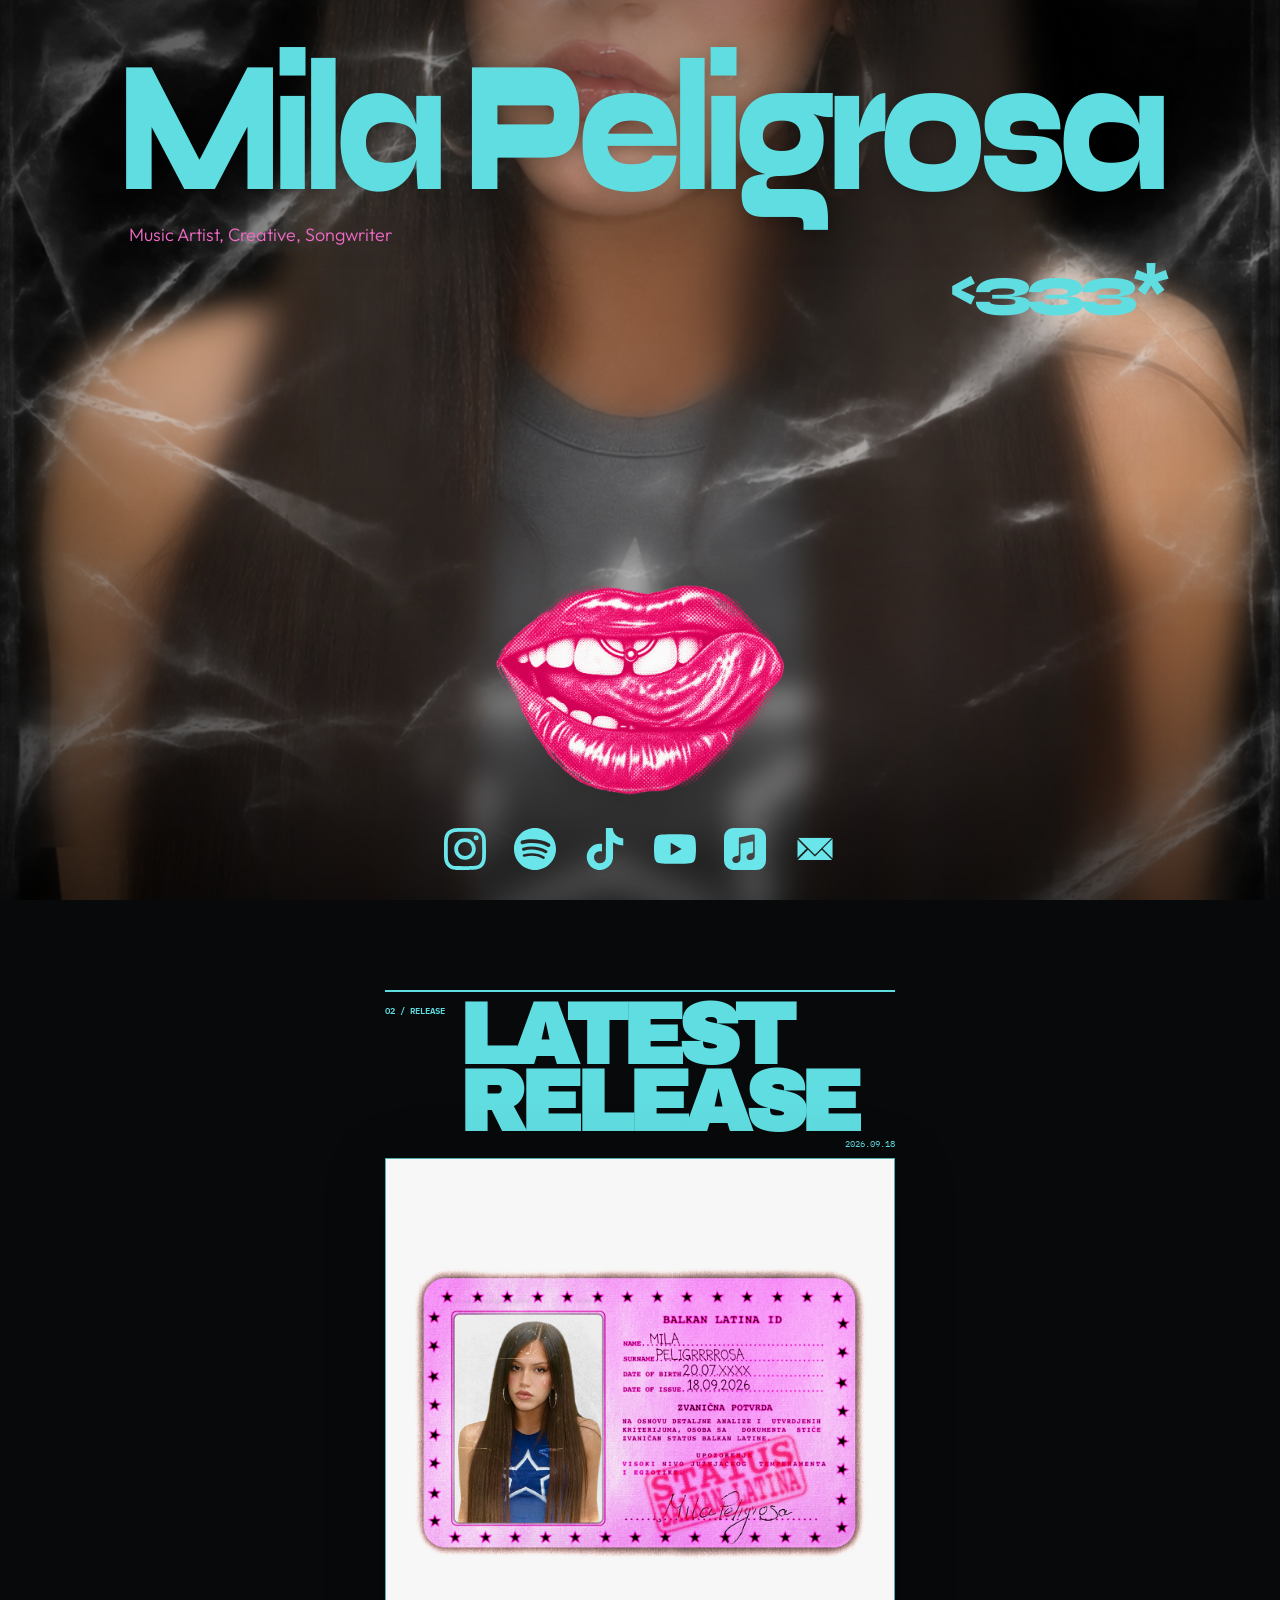
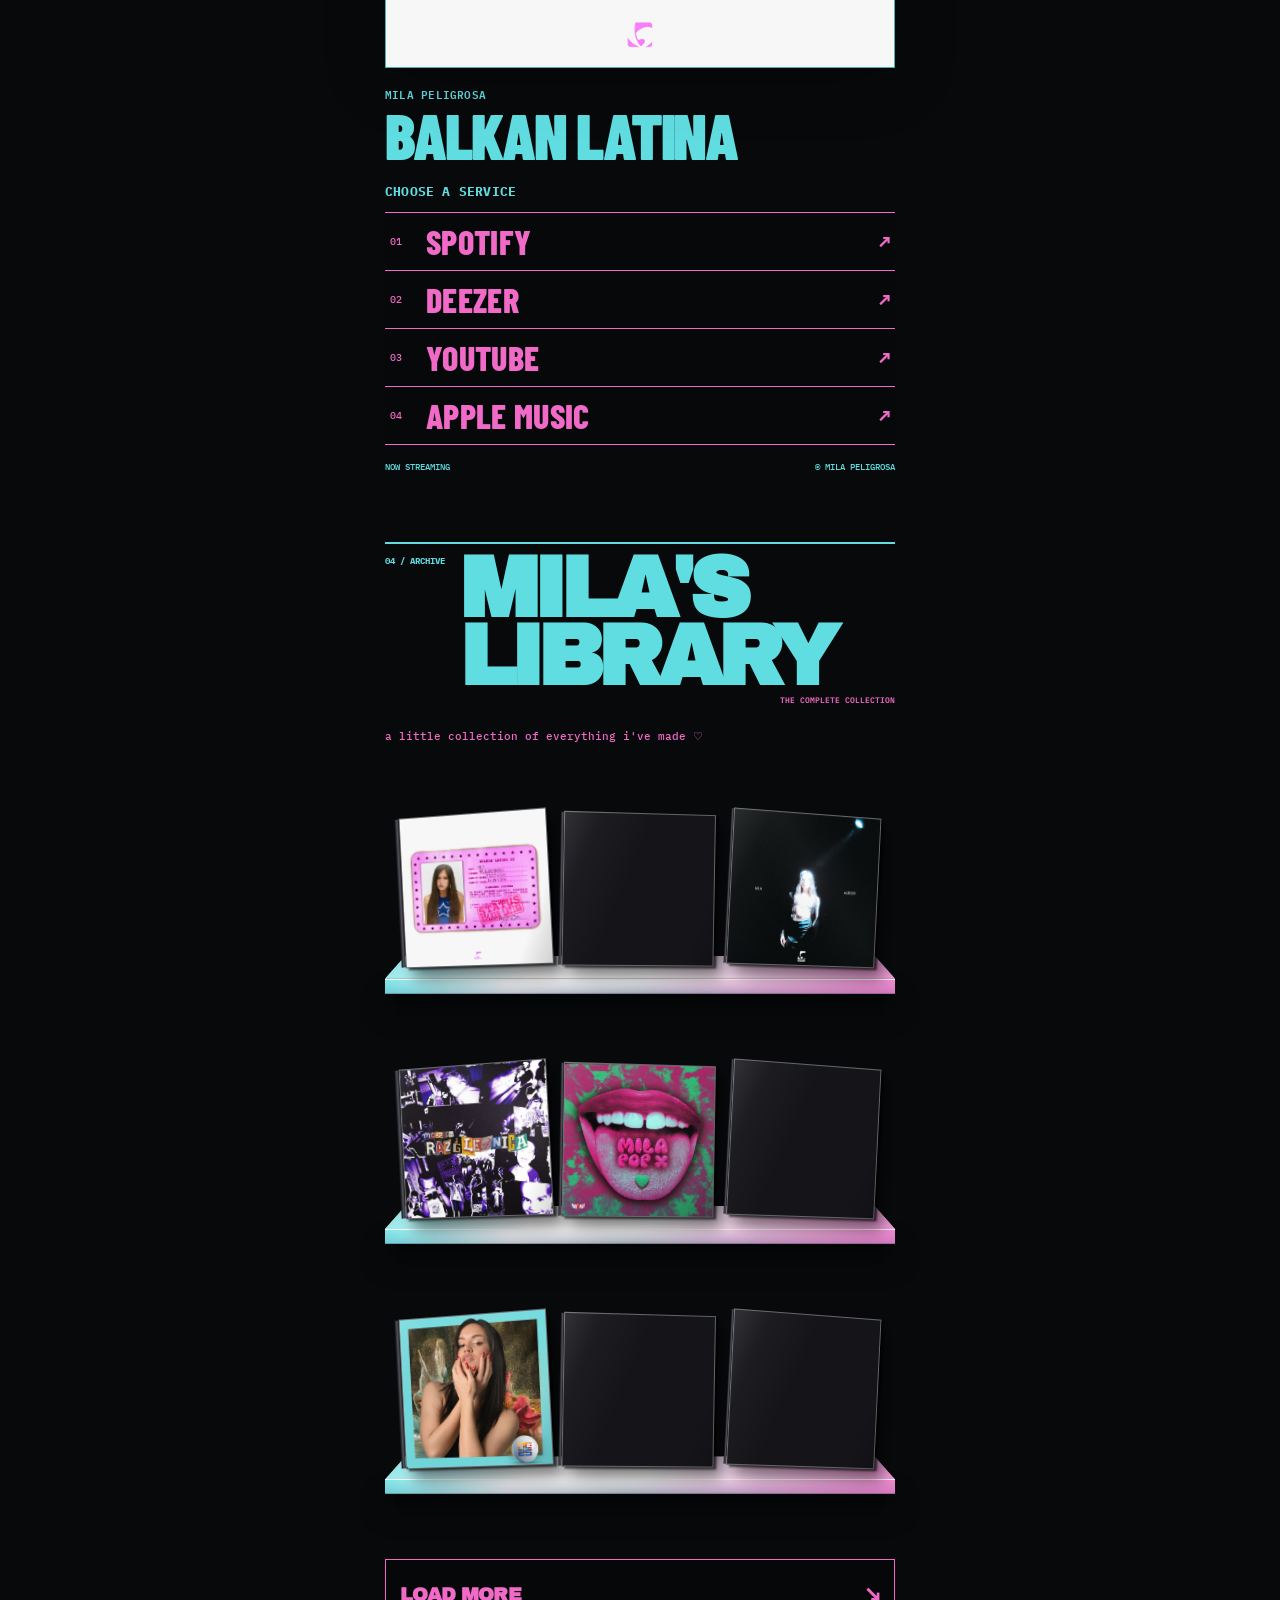
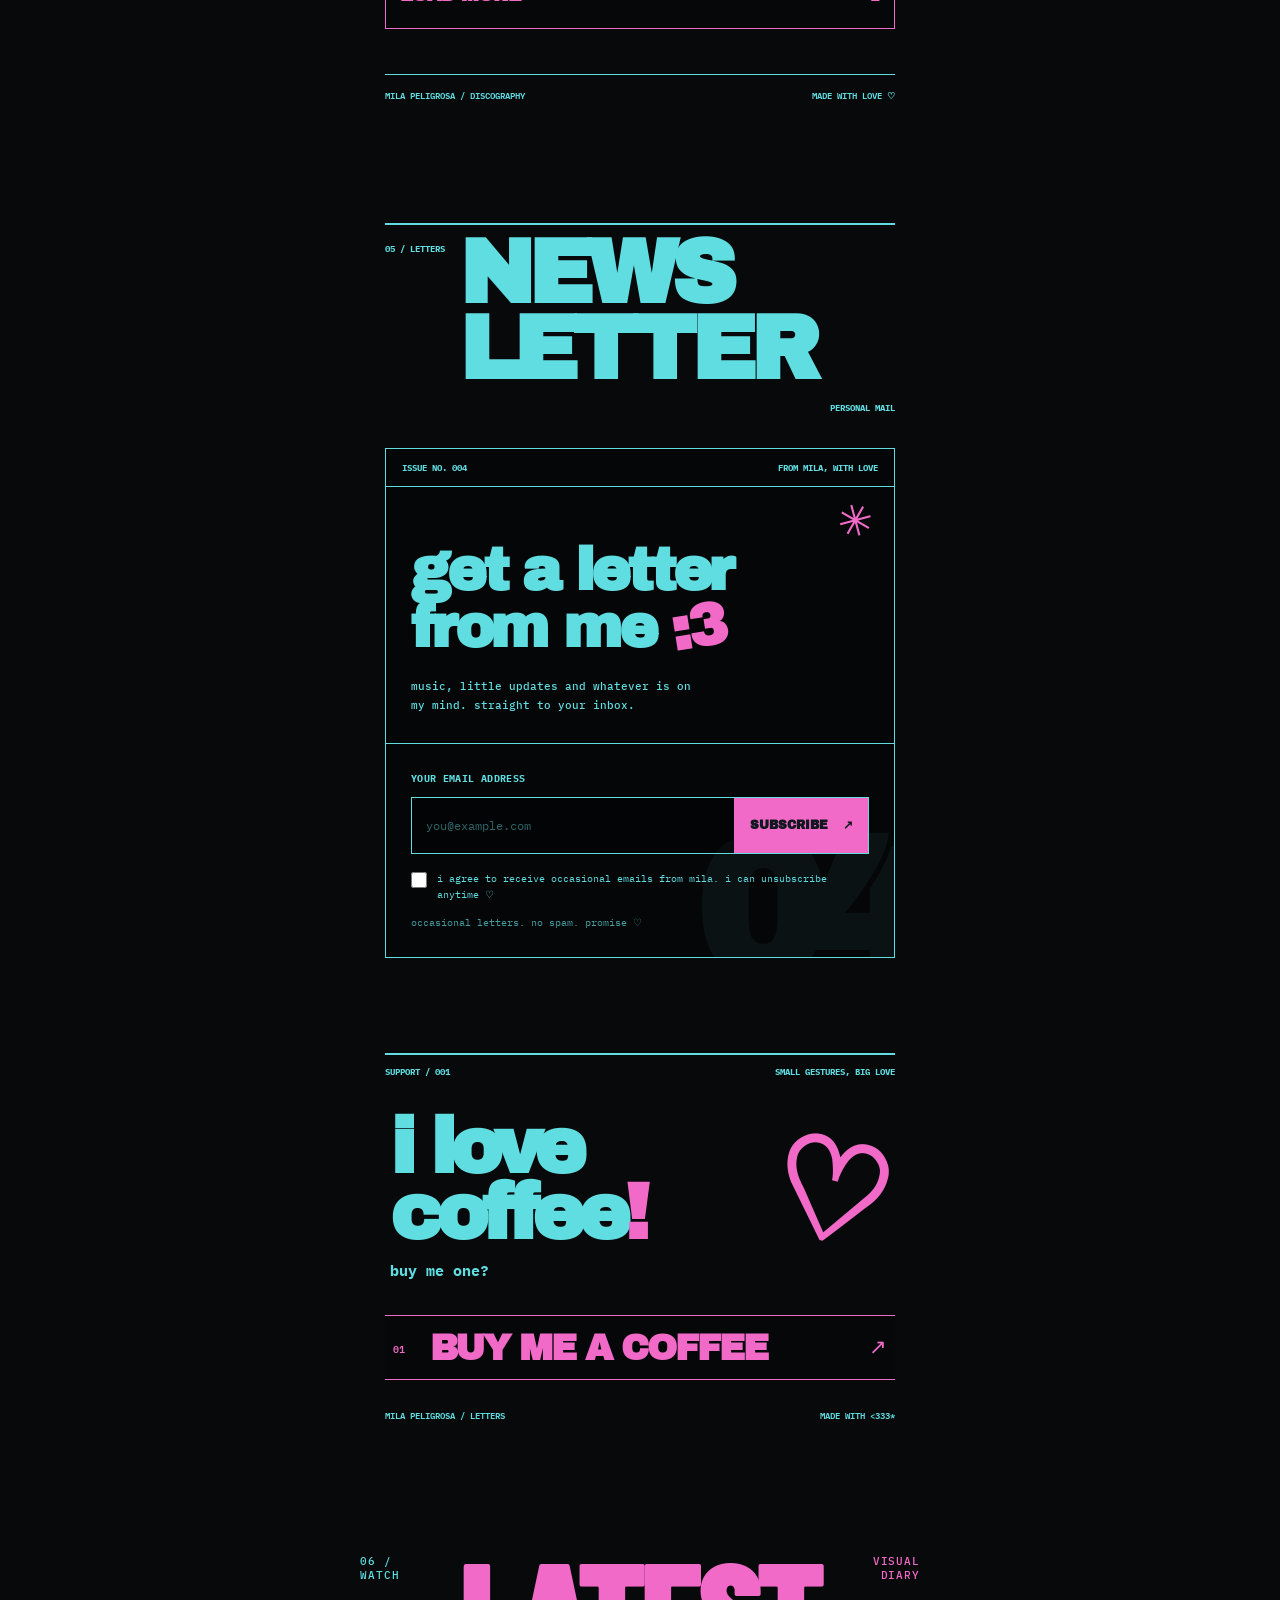
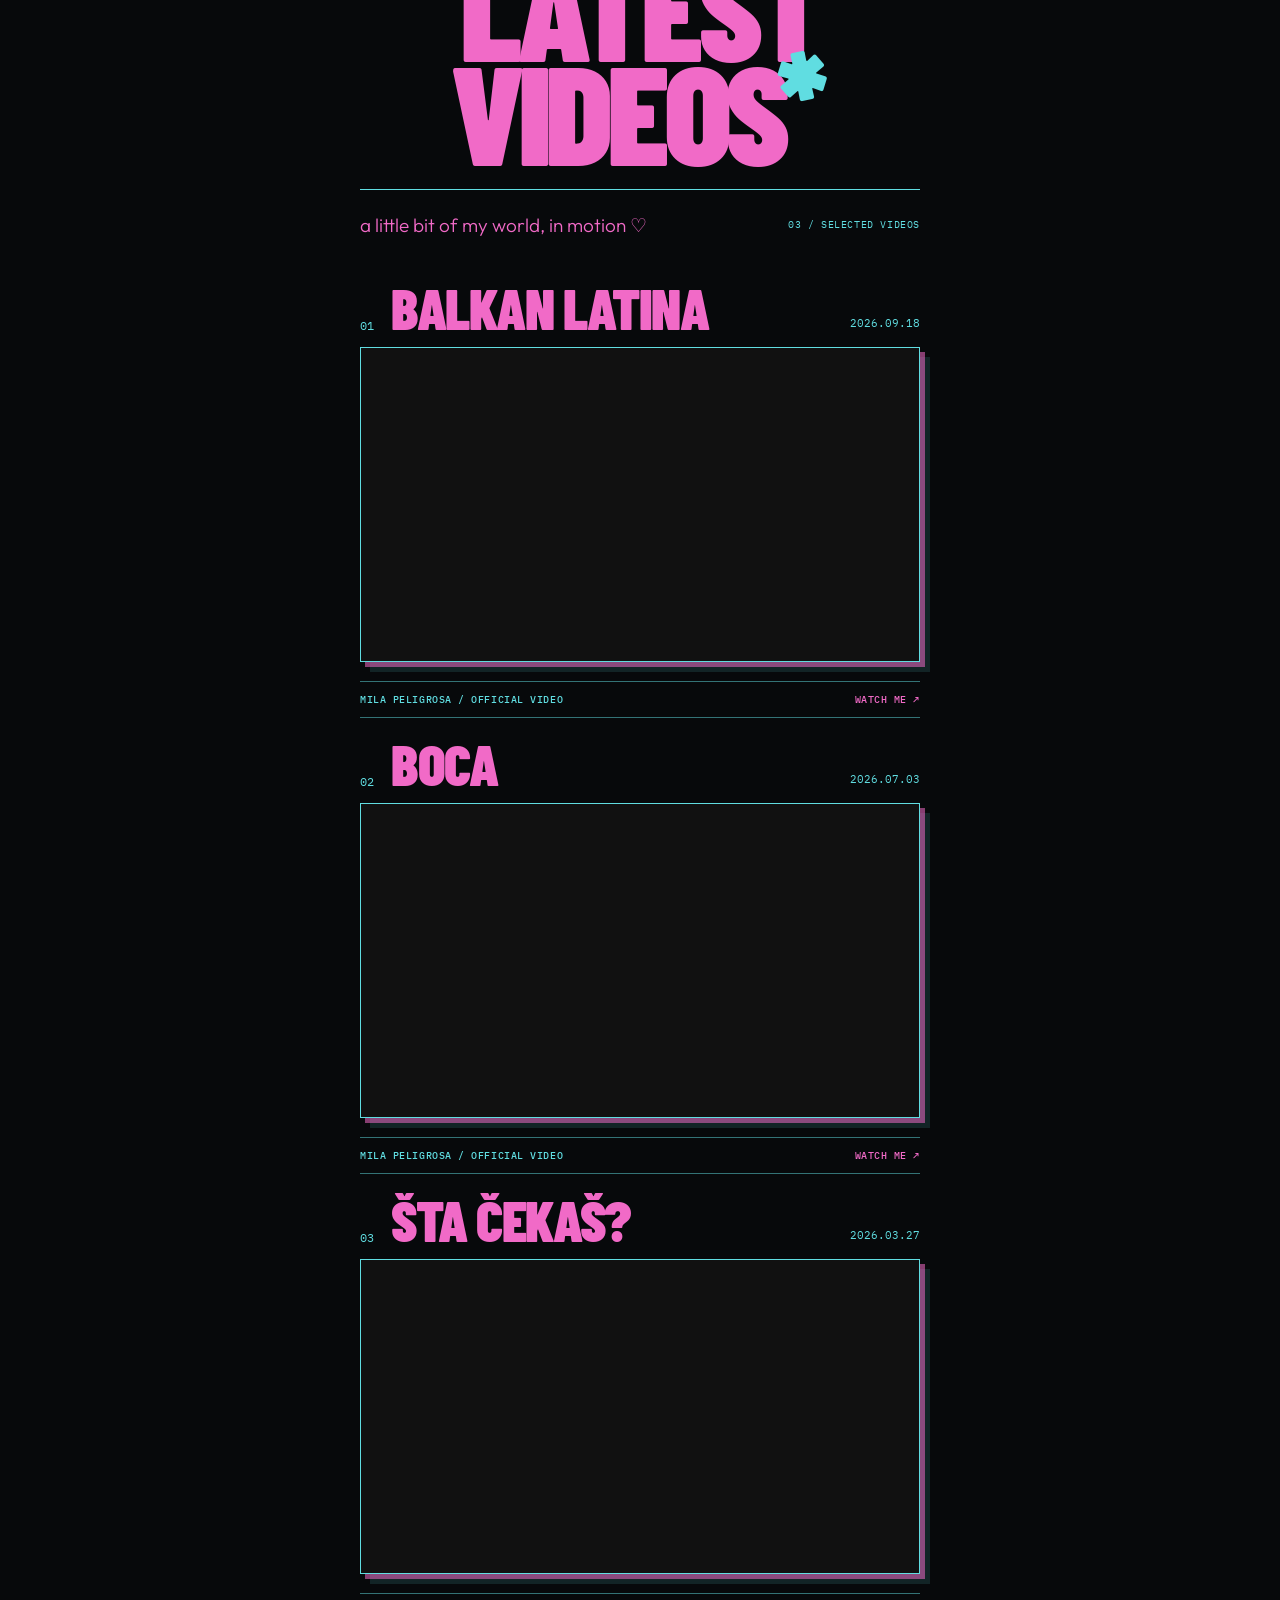
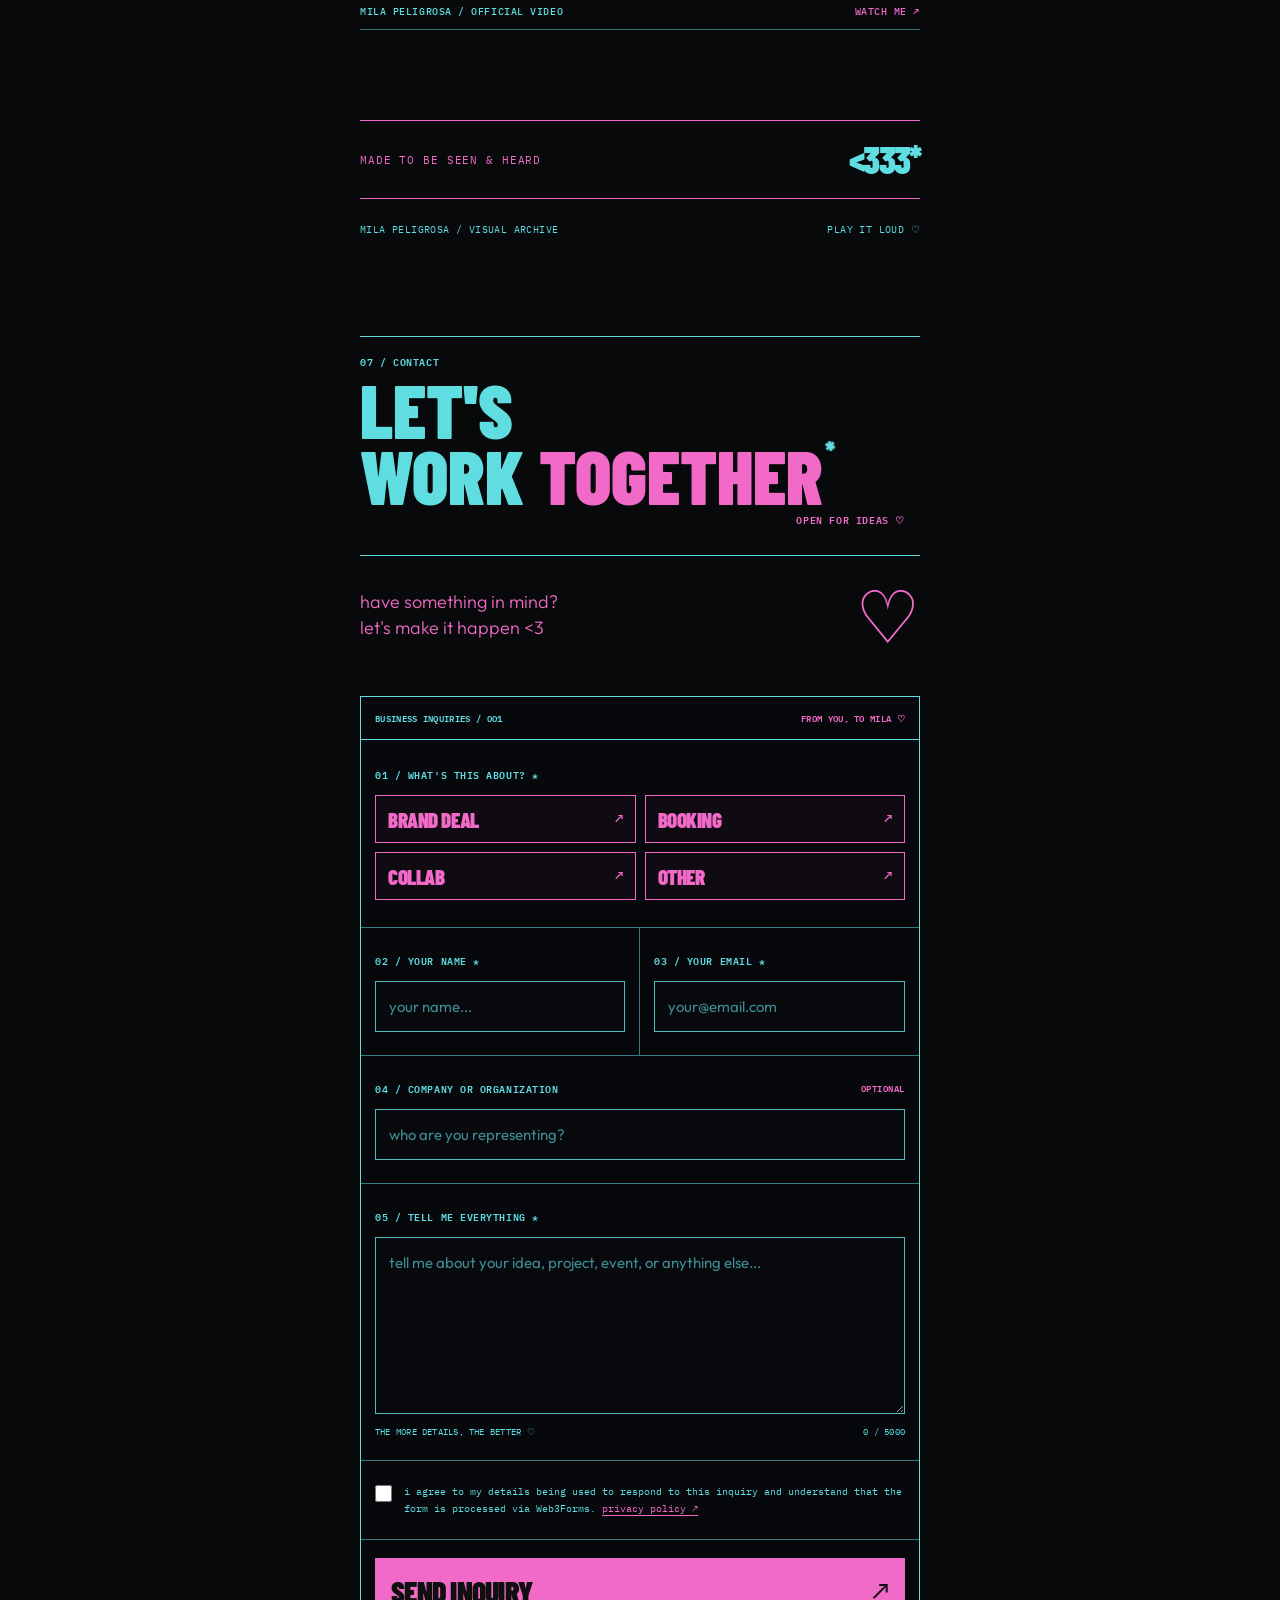
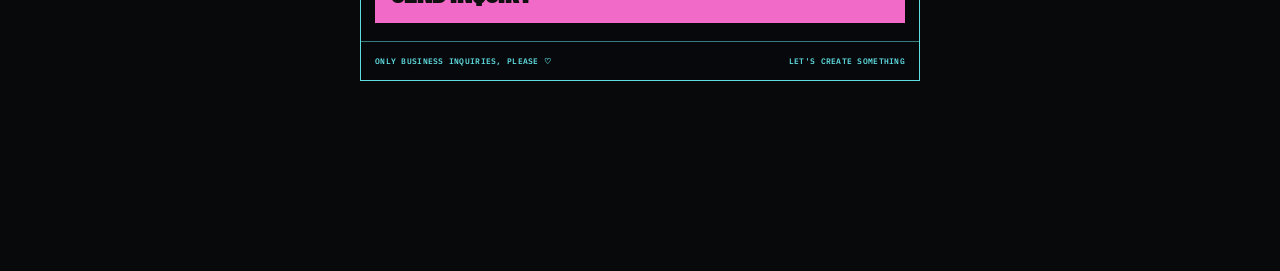
==== commit 3f7bed1f: "good" ====
--- a/index.html
+++ b/index.html
@@ -6,7 +6,49 @@
   <meta name="theme-color" content="#101010">
   <meta name="description" content="Mila Peligrosa — music, releases and links.">
   <meta name="referrer" content="strict-origin-when-cross-origin">
-  <title>Mila Peligrosa — Official Website</title>
+  <title>MILA PELIGROSA</title>
+  
+  
+<!-- OPEN GRAPH — SOCIAL MEDIA PREVIEW -->
+
+<meta property="og:type" content="website">
+<meta property="og:title" content="MILA PELIGROSA">
+<meta property="og:description" content="Music Artist, Creative, Songwriter">
+<meta property="og:url" content="https://milapeligrosa.com/">
+<meta property="og:image" content="https://milapeligrosa.com/img/og-pic.jpg">
+<meta property="og:image:width" content="1200">
+<meta property="og:image:height" content="630">
+<meta property="og:image:type" content="image/jpeg">
+
+<!-- X / TWITTER PREVIEW -->
+
+<meta name="twitter:card" content="summary_large_image">
+<meta name="twitter:title" content="MILA PELIGROSA">
+<meta name="twitter:description" content="Music Artist, Creative, Songwriter">
+<meta name="twitter:image" content="https://milapeligrosa.com/img/og-pic.jpg">
+
+  
+  
+<!-- MILA PELIGROSA — FAVICONS -->
+
+<link rel="icon" href="/favicon/favicon.ico" sizes="any">
+
+<link rel="icon" type="image/png" sizes="32x32"
+      href="/favicon/favicon-32x32.png">
+
+<link rel="icon" type="image/png" sizes="16x16"
+      href="/favicon/favicon-16x16.png">
+
+<link rel="apple-touch-icon"
+      href="/favicon/apple-touch-icon.png">
+
+<link rel="manifest"
+      href="/favicon/site.webmanifest">
+
+<meta name="theme-color" content="#60DDE1">
+
+  
+  
   <link rel="preconnect" href="https://fonts.googleapis.com">
   <link rel="preconnect" href="https://fonts.gstatic.com" crossorigin>
   <link href="https://fonts.googleapis.com/css2?family=Archivo+Black&family=Barlow+Condensed:wght@400;500;600;700;800;900&family=IBM+Plex+Mono:wght@400;500;600&family=Syne:wght@700;800&display=swap" rel="stylesheet">
@@ -126,7 +168,7 @@
       <a
         class="hero__social"
         data-platform="instagram"
-        href="#"
+        href="https://www.instagram.com/milapeligrosa/"
         aria-label="Instagram"
         target="_blank"
         rel="noopener noreferrer"
@@ -146,7 +188,7 @@
       <a
         class="hero__social"
         data-platform="spotify"
-        href="#"
+        href="https://open.spotify.com/artist/06cJPdGpG22KJasmElJHkt"
         aria-label="Spotify"
         target="_blank"
         rel="noopener noreferrer"
@@ -166,7 +208,7 @@
       <a
         class="hero__social"
         data-platform="tiktok"
-        href="#"
+        href="https://www.tiktok.com/@milapeligrosaa"
         aria-label="TikTok"
         target="_blank"
         rel="noopener noreferrer"
@@ -186,7 +228,7 @@
       <a
         class="hero__social"
         data-platform="youtube"
-        href="#"
+        href="https://milapeligrosa.com"
         aria-label="YouTube"
         target="_blank"
         rel="noopener noreferrer"
@@ -206,7 +248,7 @@
       <a
         class="hero__social"
         data-platform="applemusic"
-        href="#"
+        href="https://music.apple.com/hu/artist/mila/1708906873"
         aria-label="Apple Music"
         target="_blank"
         rel="noopener noreferrer"
--- a/css/style.css
+++ b/css/style.css
@@ -305,13 +305,13 @@
 
     /* BAL OLDALI FELIRATOK */
 
-    --left-start: 25dvh;       /* Kezdési magasság */
-    --left-height: 56dvh;      /* Teljes blokk magassága */
-    --left-font: 13px;         /* Feliratok betűmérete */
+    --left-start: 3dvh;       /* Kezdési magasság */
+    --left-height: 80dvh;      /* Teljes blokk magassága */
+    --left-font: 12px;         /* Feliratok betűmérete */
 
     /* ELVÁLASZTÓ VONALAK */
 
-    --line-length: 23px;       /* Vonalak hossza */
+    --line-length: 18px;       /* Vonalak hossza */
     --line-thickness: 1px;     /* Vonalak vastagsága */
 
     /* VONALKÓD */
@@ -325,11 +325,11 @@
 
     /* VONALKÓD MELLETTI VÉKONY FELIRAT */
 
-    --barcode-thin-font: 20px;
+    --barcode-thin-font: 14px;
 
     /* MILA / PE / LI / GRO / SA */
 
-    --barcode-bold-font: 24px;
+    --barcode-bold-font: 17px;
   }
 
 }
@@ -5588,4 +5588,523 @@
   overflow: hidden !important;
   clip-path: inset(50%) !important;
   white-space: nowrap !important;
-}+}
+
+
+
+/* ==========================================
+   EDITORIAL FOOTER MASK — iOS SAFARI FIX
+   MOBILE + DESKTOP
+   ========================================== */
+
+@media (max-width: 1559px) {
+
+  body::after {
+    content: "";
+
+    position: fixed !important;
+    inset: 0 !important;
+
+    width: 100% !important;
+    height: 100dvh !important;
+
+    background-image: url("../img/bg.jpg") !important;
+    background-position: center center !important;
+    background-size: cover !important;
+    background-repeat: no-repeat !important;
+    background-attachment: scroll !important;
+
+    /* Csak az alsó sáv marad látható */
+    -webkit-clip-path: inset(
+      calc(100% - var(--footer-block-height)) 0 0 0
+    ) !important;
+
+    clip-path: inset(
+      calc(100% - var(--footer-block-height)) 0 0 0
+    ) !important;
+
+    z-index: 10 !important;
+    pointer-events: none !important;
+  }
+
+  .editorial-frame {
+    z-index: 20 !important;
+  }
+
+}
+
+
+
+
+/* ==========================================
+   MOBILE — HORIZONTAL OVERFLOW FIX
+   ========================================== */
+
+@media (max-width: 767px) {
+
+  html,
+  body {
+    width: 100%;
+    max-width: 100%;
+    overflow-x: clip !important;
+  }
+
+  .hero {
+    width: 100%;
+    max-width: 100%;
+    overflow: hidden !important;
+  }
+
+  .hero__header {
+    width: 100%;
+    left: 0;
+    right: 0;
+    overflow: hidden;
+  }
+
+  .hero__name {
+    width: 100%;
+    font-size: clamp(26px, 7.2vw, 43px) !important;
+    white-space: nowrap;
+    transform: translateY(5px) scaleY(1.9) !important;
+    transform-origin: center top;
+  }
+
+}
+
+
+
+
+
+
+
+
+
+
+
+
+
+
+
+
+
+/* ==========================================
+   MILA — MOBILE BACKGROUND FIX
+   Simple fixed background
+   ========================================== */
+
+@media screen and (max-width: 767px) {
+
+  html {
+    background: #0b0b0e;
+  }
+
+  body {
+    background: transparent !important;
+    overflow-x: clip;
+  }
+
+  /* Egyetlen teljes képernyős háttér */
+
+  .page-background {
+    position: fixed !important;
+
+    inset: 0 !important;
+
+    width: 100% !important;
+    height: auto !important;
+
+    z-index: 0 !important;
+
+    background-image: url("../img/bg.jpg") !important;
+    background-position: center center !important;
+    background-size: cover !important;
+    background-repeat: no-repeat !important;
+
+    pointer-events: none !important;
+  }
+
+  .page-vignette {
+    position: fixed !important;
+    inset: 0 !important;
+    z-index: 0 !important;
+    pointer-events: none !important;
+  }
+
+  /* Minden szekció a háttér fölött */
+
+  .hero,
+  .latest,
+  .events,
+  .library,
+  .newsletter,
+  .latest-videos,
+  .business {
+    position: relative;
+    z-index: 2;
+  }
+
+  /* A magazinos keret marad legfelül */
+
+  .editorial-frame {
+    z-index: 20 !important;
+  }
+
+}
+
+
+/* ==========================================
+   MOBILE HERO — FULL SCREEN
+   ========================================== */
+
+@media screen and (max-width: 767px) {
+
+  .hero {
+    position: relative;
+
+    width: 100% !important;
+
+    height: 100svh !important;
+    min-height: 100svh !important;
+
+    overflow: hidden !important;
+    isolation: isolate;
+
+    background: transparent !important;
+  }
+
+  .hero__video {
+    position: absolute;
+
+    inset: 0;
+
+    width: 100% !important;
+    height: 100% !important;
+
+    object-fit: cover !important;
+    object-position: center center;
+  }
+
+}
+
+
+
+
+
+
+
+
+
+
+
+
+
+/* ==========================================
+   📱 MILA — MOBILE DESIGN CONTROLS
+   HERO + LATEST RELEASE DATE
+   ========================================== */
+
+@media screen and (max-width: 767px) {
+
+  :root {
+
+    /* ======================================
+       MILA PELIGROSA — FŐCÍM
+       ====================================== */
+
+    --hero-title-size: 35px;
+    --hero-title-top: 30px;
+    --hero-title-stretch: 1.9;
+
+    /* ======================================
+       MUSIC ARTIST, CREATIVE, SONGWRITER
+       ====================================== */
+
+    --hero-subtitle-size: 15px;
+
+    /* CÍM ÉS ALCÍM KÖZÖTTI TÁVOLSÁG */
+    --hero-title-subtitle-gap: 45px;
+
+    /* ======================================
+       <333* — POZÍCIÓ
+       ====================================== */
+
+    --hero-heart-top: 35%;
+    --hero-heart-right: 9%;
+    --hero-heart-size: 35px;
+
+    /* ======================================
+       LATEST RELEASE — DÁTUM
+       ====================================== */
+
+    /* Pozitív érték = lejjebb */
+    --latest-date-down: 12px;
+  }
+
+
+  /* ======================================
+     HERO MAIN TITLE
+     ====================================== */
+
+  .hero__header {
+    top: var(--hero-title-top) !important;
+  }
+
+  .hero__name {
+    font-size: var(--hero-title-size) !important;
+
+    transform:
+      translateY(5px)
+      scaleY(var(--hero-title-stretch)) !important;
+
+    transform-origin: center top;
+  }
+
+
+  /* ======================================
+     HERO SUBTITLE
+     ====================================== */
+
+  .hero__subtitle {
+    font-size: var(--hero-subtitle-size) !important;
+
+    margin-top: var(--hero-title-subtitle-gap) !important;
+  }
+
+
+  /* ======================================
+     FLOATING <333*
+     ====================================== */
+
+  .hero__heart {
+    top: var(--hero-heart-top) !important;
+    right: var(--hero-heart-right) !important;
+
+    font-size: var(--hero-heart-size) !important;
+  }
+
+
+  /* ======================================
+     LATEST RELEASE DATE
+     ====================================== */
+
+  .latest__date {
+    transform:
+      translateY(var(--latest-date-down)) !important;
+  }
+
+}
+
+
+
+/* ==========================================
+   📱 MOBILE — DECORATION CONTROLS
+   767px AND BELOW ONLY
+   ========================================== */
+
+@media screen and (max-width: 767px) {
+
+  :root {
+
+    /* ======================================
+       EVENTS — FLOATING <333*
+       ====================================== */
+
+    --events-heart-size: 38px;
+    --events-heart-x: 65px;
+    --events-heart-y: 0px;
+
+
+    /* ======================================
+       NEWSLETTER — PINK STAR
+       ====================================== */
+
+    --newsletter-star-size: 30px;
+    --newsletter-star-top: 13px;
+    --newsletter-star-right: 12px;
+
+
+    /* ======================================
+       LATEST VIDEOS — WORKING STAR
+       ====================================== */
+
+    --videos-star-down: 9px;
+    --videos-star-x: 0px;
+    --videos-star-size: 1em;
+
+
+    /* ======================================
+       LET'S WORK TOGETHER — STAR
+       ====================================== */
+
+    --business-star-size: 0.9em;
+    --business-star-x: 0px;
+    --business-star-y: 0px;
+
+  }
+
+
+  /* ======================================
+     1. EVENTS — FLOATING HEART
+     ====================================== */
+
+  .events__heart-wrap {
+    padding-left: 0 !important;
+  }
+
+  .events__heart {
+    position: relative !important;
+
+    font-size: var(--events-heart-size) !important;
+
+    left: var(--events-heart-x) !important;
+    top: var(--events-heart-y) !important;
+  }
+
+
+  /* ======================================
+     2. NEWSLETTER — REAL CSS STAR
+     NO EMOJI RENDERING
+     ====================================== */
+
+  .newsletter__symbol {
+    top: var(--newsletter-star-top) !important;
+    right: var(--newsletter-star-right) !important;
+
+    font-size: 0 !important;
+    line-height: 0 !important;
+  }
+
+  .newsletter__symbol::before {
+    content: "";
+    display: block;
+
+    width: var(--newsletter-star-size);
+    height: var(--newsletter-star-size);
+
+    background: #F16AC7;
+
+    clip-path: polygon(
+      46% 0%, 54% 0%,
+      56% 34%, 76% 7%,
+      82% 13%, 65% 42%,
+      98% 35%, 100% 44%,
+      67% 50%, 100% 56%,
+      98% 65%, 65% 58%,
+      82% 87%, 76% 93%,
+      56% 66%, 54% 100%,
+      46% 100%, 44% 66%,
+      24% 93%, 18% 87%,
+      35% 58%, 2% 65%,
+      0% 56%, 33% 50%,
+      0% 44%, 2% 35%,
+      35% 42%, 18% 13%,
+      24% 7%, 44% 34%
+    );
+  }
+
+
+  /* ======================================
+     3. SUBSCRIBE — TEXT ARROW
+     ====================================== */
+
+  .newsletter__submit > span:last-child {
+    font-size: 0 !important;
+    line-height: 1 !important;
+  }
+
+  .newsletter__submit > span:last-child::after {
+    content: "\2197\FE0E";
+
+    font-family: Arial, sans-serif !important;
+    font-size: 22px !important;
+    font-weight: 400;
+    color: #111820;
+
+    line-height: 1;
+  }
+
+
+  /* ======================================
+     4. BUY ME A COFFEE — TEXT ARROW
+     ====================================== */
+
+  .newsletter__coffee-button-arrow {
+    font-size: 0 !important;
+    line-height: 1 !important;
+  }
+
+  .newsletter__coffee-button-arrow::after {
+    content: "\2197\FE0E";
+
+    font-family: Arial, sans-serif !important;
+    font-size: 23px !important;
+    font-weight: 400;
+
+    color: #F16AC7;
+    line-height: 1;
+  }
+
+
+  /* ======================================
+     5. LATEST VIDEOS — FLOATING STAR
+     KEEP ORIGINAL ANIMATION
+     ====================================== */
+
+  #latest-videos .videos__heading span {
+    position: relative !important;
+
+    top: var(--videos-star-down) !important;
+    left: var(--videos-star-x) !important;
+
+    font-size: var(--videos-star-size) !important;
+  }
+
+
+  /* ======================================
+     6. LET'S WORK TOGETHER — STAR
+     ====================================== */
+
+  #business .business__heading i {
+    position: relative !important;
+
+    font-size: var(--business-star-size) !important;
+
+    left: var(--business-star-x) !important;
+    top: var(--business-star-y) !important;
+  }
+
+}
+
+
+
+/* ==========================================
+   📱 MOBILE — INVISIBLE FOOTER WALL CONTROL
+   ========================================== */
+
+@media screen and (max-width: 767px) {
+
+  :root {
+    /* ALSÓ KITAKARÁS MAGASSÁGA */
+
+    --footer-block-height: 105px; /* ← ÁLLÍTÓ */
+  }
+
+}
+
+
+
+/* ==========================================
+   📱 iOS SAFARI — INPUT AUTO ZOOM FIX
+   MOBILE ONLY
+   ========================================== */
+
+@media screen and (max-width: 767px) {
+
+  input,
+  textarea,
+  select {
+    font-size: 16px !important;
+  }
+
+}
